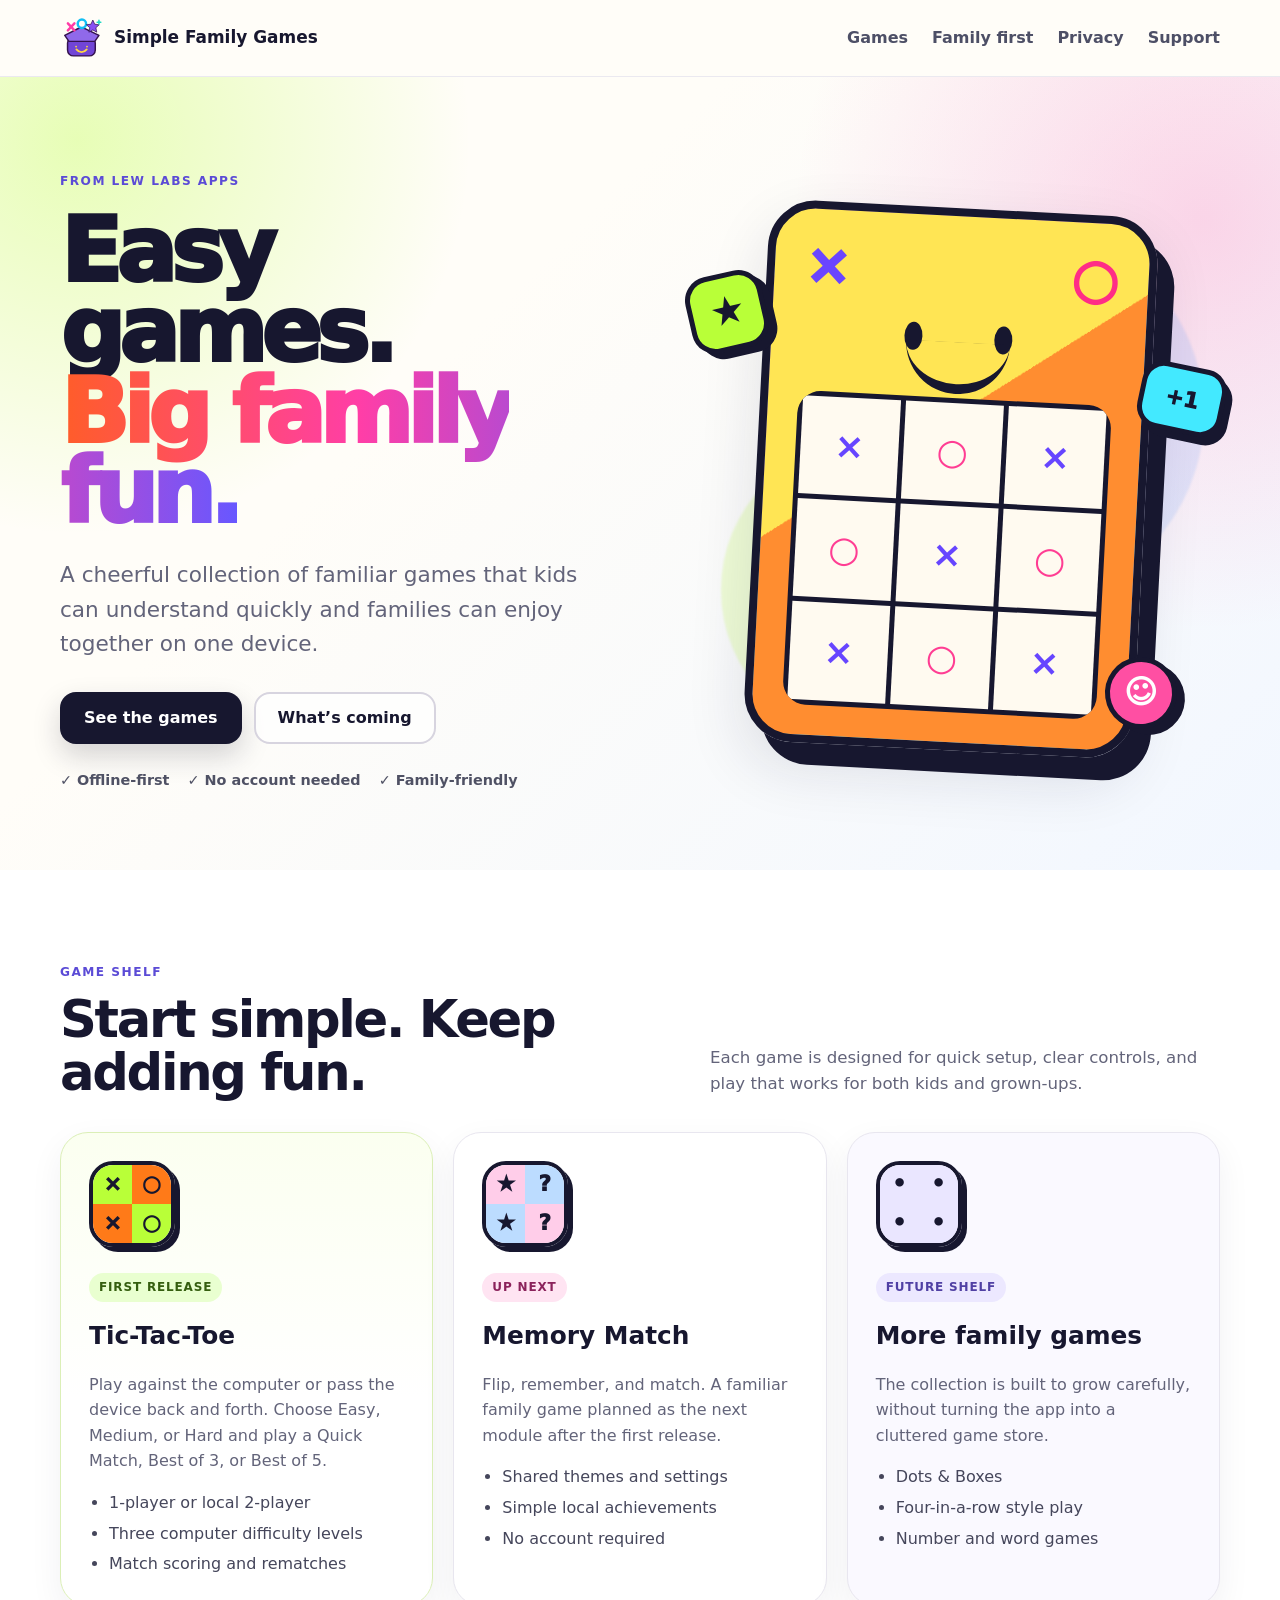
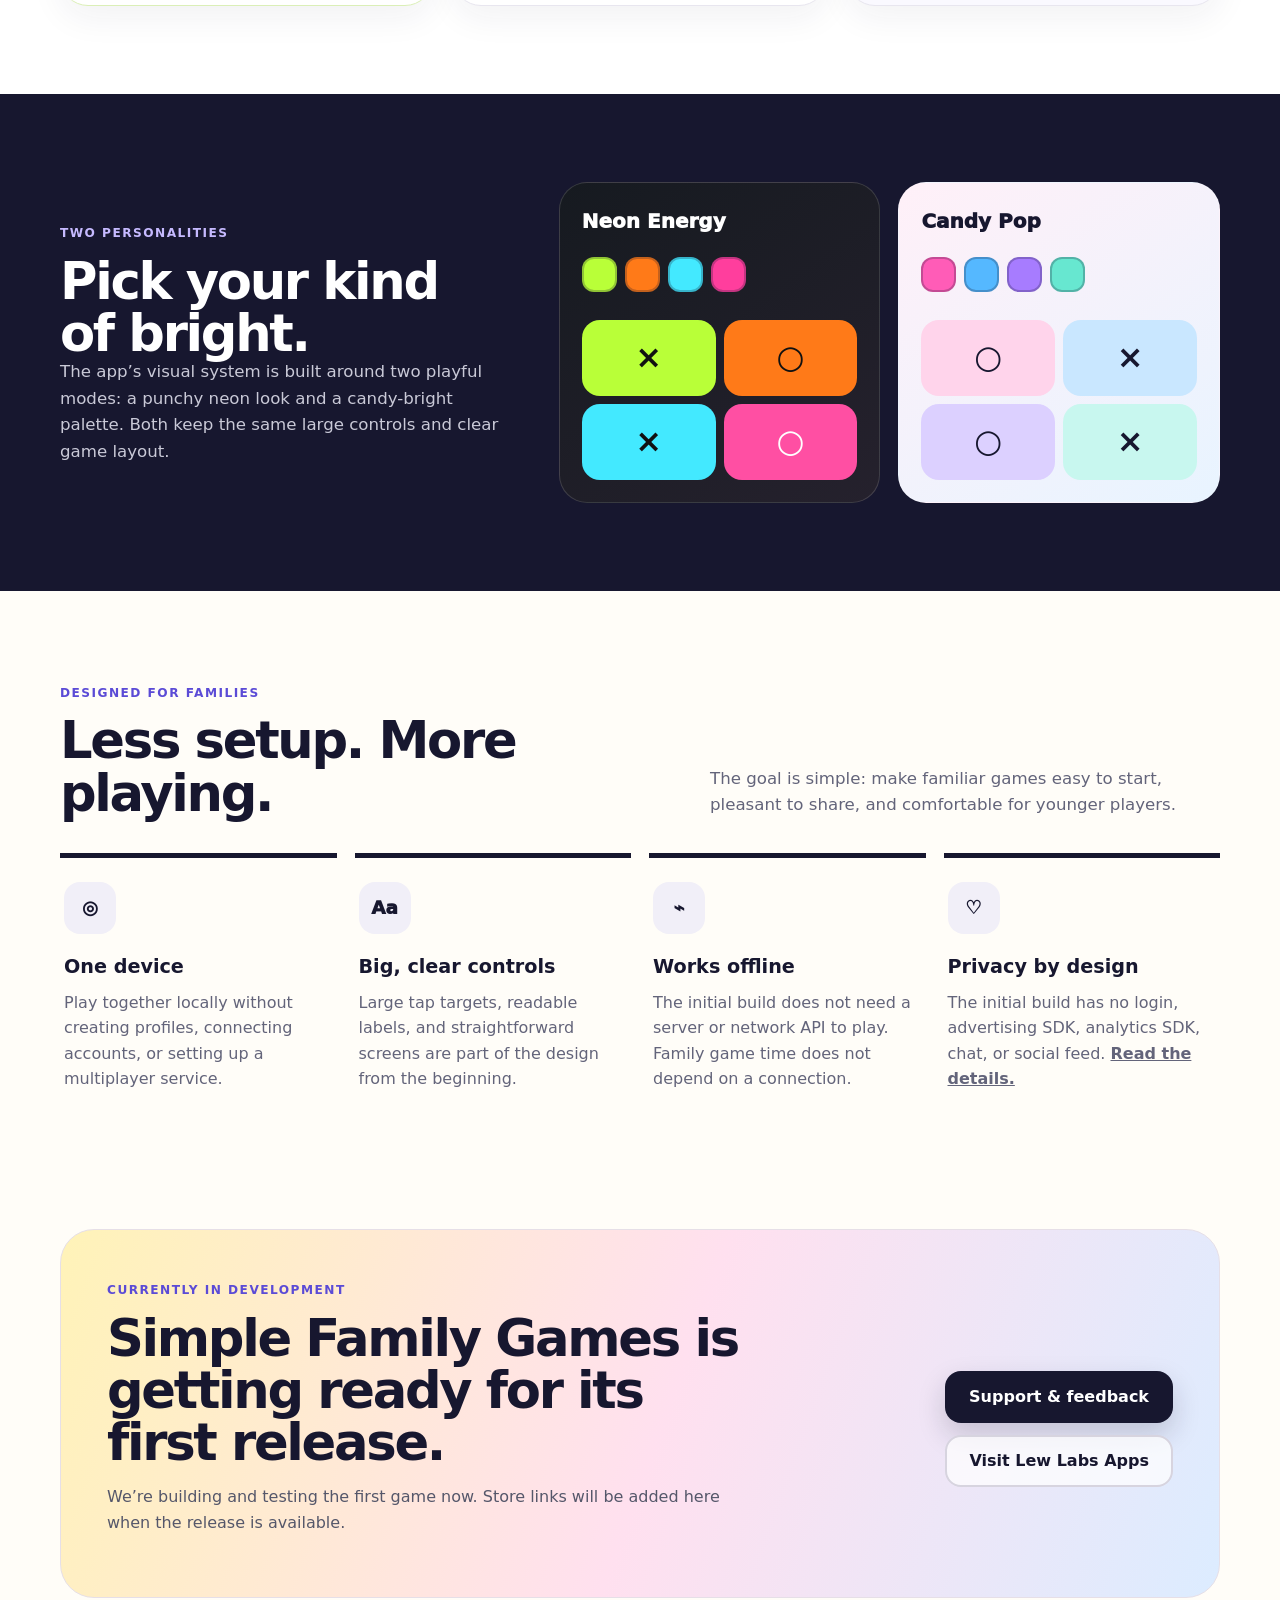
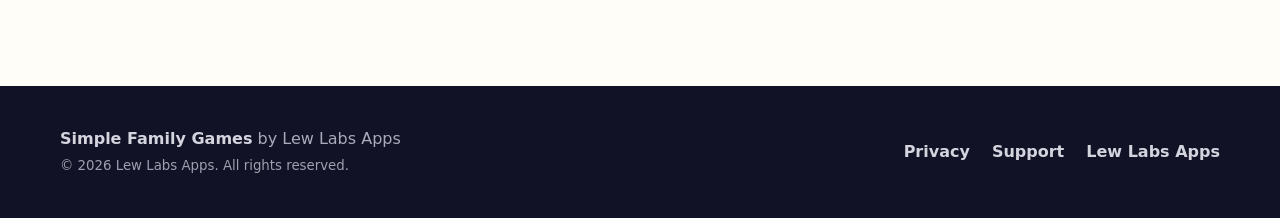
==== index.html @ 0b130ab6 "Add Simple Family Games homepage" ====
<!doctype html>
<html lang="en">
<head>
  <meta charset="utf-8">
  <meta name="viewport" content="width=device-width,initial-scale=1">
  <title>Simple Family Games — Easy games. Big family fun.</title>
  <meta name="description" content="Simple Family Games is a cheerful, family-first collection of familiar games made for kids and grown-ups to play together on one device.">
  <meta name="theme-color" content="#17172f">
  <meta property="og:title" content="Simple Family Games">
  <meta property="og:description" content="Easy games. Big family fun. Familiar games designed for kids and families to enjoy together.">
  <meta property="og:type" content="website">
  <meta property="og:url" content="https://simplefamilygames.com/">
  <link rel="canonical" href="https://simplefamilygames.com/">
  <link rel="icon" href="favicon.svg" type="image/svg+xml">
  <link rel="stylesheet" href="styles.css">
  <script type="application/ld+json">{"@context":"https://schema.org","@type":"SoftwareApplication","name":"Simple Family Games","applicationCategory":"GameApplication","operatingSystem":"Android","description":"A family-first collection of familiar games designed for kids and grown-ups to play together on one device.","url":"https://simplefamilygames.com/","publisher":{"@type":"Organization","name":"Lew Labs Apps","url":"https://lewlabsapps.com/"}}</script>
</head>
<body>
  <header class="site-header">
    <div class="container nav">
      <a class="brand" href="index.html" aria-label="Simple Family Games home">
        <img class="brand-logo" src="favicon.svg" alt="">
        <span>Simple Family Games</span>
      </a>
      <nav class="nav-links" aria-label="Main navigation">
        <a href="#games">Games</a>
        <a href="#family-first">Family first</a>
        <a href="privacy.html">Privacy</a>
        <a href="support.html">Support</a>
      </nav>
    </div>
  </header>

  <main>
    <section class="hero">
      <div class="container hero-grid">
        <div class="hero-copy">
          <span class="eyebrow">From Lew Labs Apps</span>
          <h1>Easy games.<br><span>Big family fun.</span></h1>
          <p class="lede">A cheerful collection of familiar games that kids can understand quickly and families can enjoy together on one device.</p>
          <div class="actions">
            <a class="btn btn-primary" href="#games">See the games</a>
            <a class="btn btn-secondary" href="#coming-soon">What’s coming</a>
          </div>
          <div class="trust-row" aria-label="Product highlights">
            <span>✓ Offline-first</span><span>✓ No account needed</span><span>✓ Family-friendly</span>
          </div>
        </div>

        <div class="hero-art" aria-label="Simple Family Games Happy Game Box artwork">
          <div class="burst burst-one"></div><div class="burst burst-two"></div>
          <div class="game-box">
            <div class="box-top"><span class="mini-x">×</span><span class="mini-o">○</span></div>
            <div class="happy-face"><span></span><span></span><i></i></div>
            <div class="game-grid" aria-hidden="true">
              <b>×</b><b>○</b><b>×</b><b>○</b><b>×</b><b>○</b><b>×</b><b>○</b><b>×</b>
            </div>
          </div>
          <div class="float-chip chip-a">★</div><div class="float-chip chip-b">+1</div><div class="float-chip chip-c">☺</div>
        </div>
      </div>
    </section>

    <section class="section games-section" id="games">
      <div class="container">
        <div class="section-heading"><div><span class="eyebrow">Game shelf</span><h2>Start simple. Keep adding fun.</h2></div><p>Each game is designed for quick setup, clear controls, and play that works for both kids and grown-ups.</p></div>
        <div class="game-cards">
          <article class="game-card featured-card">
            <div class="game-card-icon ttt-icon"><span>×</span><span>○</span><span>×</span><span>○</span></div>
            <div class="status">First release</div>
            <h3>Tic-Tac-Toe</h3>
            <p>Play against the computer or pass the device back and forth. Choose Easy, Medium, or Hard and play a Quick Match, Best of 3, or Best of 5.</p>
            <ul><li>1-player or local 2-player</li><li>Three computer difficulty levels</li><li>Match scoring and rematches</li></ul>
          </article>
          <article class="game-card">
            <div class="game-card-icon memory-icon"><span>★</span><span>?</span><span>★</span><span>?</span></div>
            <div class="status status-next">Up next</div>
            <h3>Memory Match</h3>
            <p>Flip, remember, and match. A familiar family game planned as the next module after the first release.</p>
            <ul><li>Shared themes and settings</li><li>Simple local achievements</li><li>No account required</li></ul>
          </article>
          <article class="game-card future-card" id="coming-soon">
            <div class="game-card-icon future-icon"><span>•</span><span>•</span><span>•</span><span>•</span></div>
            <div class="status status-future">Future shelf</div>
            <h3>More family games</h3>
            <p>The collection is built to grow carefully, without turning the app into a cluttered game store.</p>
            <ul><li>Dots &amp; Boxes</li><li>Four-in-a-row style play</li><li>Number and word games</li></ul>
          </article>
        </div>
      </div>
    </section>

    <section class="section theme-section">
      <div class="container theme-grid">
        <div><span class="eyebrow">Two personalities</span><h2>Pick your kind of bright.</h2><p class="section-copy">The app’s visual system is built around two playful modes: a punchy neon look and a candy-bright palette. Both keep the same large controls and clear game layout.</p></div>
        <div class="theme-previews">
          <div class="theme-preview neon"><div class="theme-title">Neon Energy</div><div class="swatches"><i></i><i></i><i></i><i></i></div><div class="theme-board"><b>×</b><b>○</b><b>×</b><b>○</b></div></div>
          <div class="theme-preview candy"><div class="theme-title">Candy Pop</div><div class="swatches"><i></i><i></i><i></i><i></i></div><div class="theme-board"><b>○</b><b>×</b><b>○</b><b>×</b></div></div>
        </div>
      </div>
    </section>

    <section class="section" id="family-first">
      <div class="container">
        <div class="section-heading"><div><span class="eyebrow">Designed for families</span><h2>Less setup. More playing.</h2></div><p>The goal is simple: make familiar games easy to start, pleasant to share, and comfortable for younger players.</p></div>
        <div class="feature-grid">
          <article class="feature"><div class="feature-icon">◎</div><h3>One device</h3><p>Play together locally without creating profiles, connecting accounts, or setting up a multiplayer service.</p></article>
          <article class="feature"><div class="feature-icon">Aa</div><h3>Big, clear controls</h3><p>Large tap targets, readable labels, and straightforward screens are part of the design from the beginning.</p></article>
          <article class="feature"><div class="feature-icon">⌁</div><h3>Works offline</h3><p>The initial build does not need a server or network API to play. Family game time does not depend on a connection.</p></article>
          <article class="feature"><div class="feature-icon">♡</div><h3>Privacy by design</h3><p>The initial build has no login, advertising SDK, analytics SDK, chat, or social feed. <a href="privacy.html">Read the details.</a></p></article>
        </div>
      </div>
    </section>

    <section class="section cta-section">
      <div class="container cta-card">
        <div><span class="eyebrow">Currently in development</span><h2>Simple Family Games is getting ready for its first release.</h2><p>We’re building and testing the first game now. Store links will be added here when the release is available.</p></div>
        <div class="actions"><a class="btn btn-primary" href="support.html">Support &amp; feedback</a><a class="btn btn-secondary" href="https://lewlabsapps.com/">Visit Lew Labs Apps</a></div>
      </div>
    </section>
  </main>

  <footer class="footer">
    <div class="container footer-row">
      <div><strong>Simple Family Games</strong><span> by Lew Labs Apps</span><br><small>© 2026 Lew Labs Apps. All rights reserved.</small></div>
      <div class="footer-links"><a href="privacy.html">Privacy</a><a href="support.html">Support</a><a href="https://lewlabsapps.com/">Lew Labs Apps</a></div>
    </div>
  </footer>
</body>
</html>
---- styles.css ----
:root{
  --ink:#17172f;--muted:#63647a;--paper:#fffdf8;--panel:#ffffff;--line:#e8e6ef;
  --lime:#b9ff38;--orange:#ff7a18;--pink:#ff4fa3;--blue:#3d8dff;--purple:#7a5cff;--cyan:#43e9ff;
  --shadow:0 24px 60px rgba(28,25,58,.12);--radius:30px;--max:1160px;
}
*{box-sizing:border-box}html{scroll-behavior:smooth}body{margin:0;font-family:Inter,ui-rounded,"SF Pro Rounded",system-ui,-apple-system,BlinkMacSystemFont,"Segoe UI",sans-serif;color:var(--ink);background:var(--paper);line-height:1.6}a{color:inherit}img{max-width:100%}.container{width:min(calc(100% - 36px),var(--max));margin-inline:auto}.site-header{position:sticky;top:0;z-index:20;background:rgba(255,253,248,.9);backdrop-filter:blur(16px);border-bottom:1px solid rgba(232,230,239,.85)}.nav{min-height:76px;display:flex;align-items:center;justify-content:space-between;gap:28px}.brand{display:flex;align-items:center;gap:12px;text-decoration:none;font-weight:900;font-size:1.06rem}.brand-logo{width:42px;height:42px}.nav-links{display:flex;align-items:center;gap:24px}.nav-links a{text-decoration:none;font-weight:750;color:#4d4f66}.nav-links a:hover{color:var(--ink)}
.hero{overflow:hidden;padding:90px 0 78px;background:radial-gradient(circle at 6% 8%,rgba(185,255,56,.34),transparent 28%),radial-gradient(circle at 94% 18%,rgba(255,79,163,.22),transparent 30%),linear-gradient(135deg,#fffdf8 35%,#f2f7ff 100%)}.hero-grid{display:grid;grid-template-columns:1.02fr .98fr;align-items:center;gap:64px}.eyebrow{display:inline-flex;align-items:center;gap:8px;text-transform:uppercase;letter-spacing:.12em;font-size:.76rem;font-weight:900;color:#5b4bd6}.hero h1{font-size:clamp(3.15rem,7vw,6.7rem);line-height:.9;letter-spacing:-.065em;margin:18px 0 25px;font-weight:950}.hero h1 span{background:linear-gradient(90deg,#ff5d28,#ff3ea7 48%,#6857ff);-webkit-background-clip:text;background-clip:text;color:transparent}.lede{font-size:clamp(1.1rem,2vw,1.35rem);color:var(--muted);max-width:630px;margin:0}.actions{display:flex;gap:12px;flex-wrap:wrap;margin-top:30px}.btn{display:inline-flex;align-items:center;justify-content:center;min-height:52px;padding:0 22px;border-radius:16px;font-weight:900;text-decoration:none;border:2px solid transparent;transition:.18s transform,.18s box-shadow}.btn:hover{transform:translateY(-2px)}.btn-primary{background:var(--ink);color:#fff;box-shadow:0 12px 28px rgba(23,23,47,.18)}.btn-secondary{border-color:#d7d4df;background:rgba(255,255,255,.74)}.trust-row{margin-top:25px;display:flex;flex-wrap:wrap;gap:10px 18px;color:#4f5164;font-size:.9rem;font-weight:800}
.hero-art{min-height:500px;position:relative;display:grid;place-items:center}.game-box{position:relative;z-index:2;width:min(390px,78vw);aspect-ratio:.9;border:8px solid var(--ink);border-radius:48px;background:linear-gradient(145deg,#ffe554 0 42%,#ff8d30 42% 100%);box-shadow:18px 22px 0 var(--ink),var(--shadow);transform:rotate(3deg);padding:30px}.box-top{display:flex;justify-content:space-between;font-size:3.4rem;font-weight:950;line-height:1}.mini-x{color:#6a45ff}.mini-o{color:#ff2d86}.happy-face{height:98px;position:relative;display:flex;justify-content:center;gap:72px;align-items:flex-start;padding-top:24px}.happy-face span{width:18px;height:28px;border-radius:50%;background:var(--ink)}.happy-face i{position:absolute;width:104px;height:52px;border-bottom:10px solid var(--ink);border-radius:0 0 80px 80px;bottom:4px}.game-grid{display:grid;grid-template-columns:repeat(3,1fr);background:var(--ink);gap:5px;padding:5px;border-radius:23px;overflow:hidden}.game-grid b{display:grid;place-items:center;aspect-ratio:1;background:#fffaf0;font-size:2.25rem;line-height:1}.game-grid b:nth-child(odd){color:#6645ff}.game-grid b:nth-child(even){color:#ff3d93}.float-chip{position:absolute;z-index:3;display:grid;place-items:center;border:5px solid var(--ink);font-weight:950;box-shadow:7px 7px 0 var(--ink)}.chip-a{width:78px;height:78px;border-radius:24px;background:var(--lime);font-size:2.1rem;left:1%;top:12%;transform:rotate(-13deg)}.chip-b{width:86px;height:68px;border-radius:22px;background:var(--cyan);font-size:1.35rem;right:-1%;top:29%;transform:rotate(12deg)}.chip-c{width:72px;height:72px;border-radius:50%;background:var(--pink);color:#fff;font-size:2rem;right:8%;bottom:4%;transform:rotate(-8deg)}.burst{position:absolute;border-radius:50%;filter:blur(1px)}.burst-one{width:380px;height:380px;background:rgba(61,141,255,.13);right:3%;top:3%}.burst-two{width:300px;height:300px;background:rgba(185,255,56,.19);left:7%;bottom:2%}
.section{padding:88px 0}.section-heading{display:flex;align-items:end;justify-content:space-between;gap:40px;margin-bottom:34px}.section-heading h2,.theme-grid h2,.cta-card h2{font-size:clamp(2.1rem,4vw,3.7rem);line-height:1.02;letter-spacing:-.045em;margin:10px 0 0}.section-heading>p,.section-copy{color:var(--muted);max-width:510px;margin:0;font-size:1.04rem}.games-section{background:#fff}.game-cards{display:grid;grid-template-columns:repeat(3,1fr);gap:20px}.game-card{position:relative;background:#fff;border:1px solid var(--line);border-radius:28px;padding:28px;box-shadow:0 12px 34px rgba(34,32,62,.06)}.featured-card{background:linear-gradient(180deg,#fbfff0,#fff 56%);border-color:#dbefb7}.future-card{background:#faf9ff}.game-card-icon{width:86px;height:86px;border-radius:24px;display:grid;grid-template-columns:repeat(2,1fr);overflow:hidden;border:4px solid var(--ink);box-shadow:5px 5px 0 var(--ink);margin-bottom:26px}.game-card-icon span{display:grid;place-items:center;font-weight:950;font-size:1.35rem}.ttt-icon span:nth-child(1),.ttt-icon span:nth-child(4){background:var(--lime)}.ttt-icon span:nth-child(2),.ttt-icon span:nth-child(3){background:var(--orange)}.memory-icon span:nth-child(1),.memory-icon span:nth-child(4){background:#ffcde9}.memory-icon span:nth-child(2),.memory-icon span:nth-child(3){background:#bcdcff}.future-icon span{background:#eae6ff}.status{display:inline-block;background:#e9ffd0;color:#355f0f;padding:5px 10px;border-radius:999px;font-size:.75rem;font-weight:900;text-transform:uppercase;letter-spacing:.07em}.status-next{background:#ffe4f2;color:#8b225b}.status-future{background:#ece8ff;color:#5040a4}.game-card h3{font-size:1.55rem;margin:14px 0 8px}.game-card p{color:var(--muted)}.game-card ul{padding-left:20px;margin-bottom:0;color:#45465b}.game-card li+li{margin-top:5px}
.theme-section{background:var(--ink);color:#fff}.theme-grid{display:grid;grid-template-columns:.8fr 1.2fr;gap:58px;align-items:center}.theme-section .eyebrow{color:#c6baff}.theme-section .section-copy{color:#c9c9d7}.theme-previews{display:grid;grid-template-columns:1fr 1fr;gap:18px}.theme-preview{border-radius:28px;padding:22px;border:1px solid rgba(255,255,255,.14);min-height:300px}.theme-title{font-size:1.25rem;font-weight:950;margin-bottom:20px}.neon{background:linear-gradient(145deg,#161a20,#25212d)}.candy{background:linear-gradient(145deg,#fff0f8,#e8f4ff);color:var(--ink)}.swatches{display:flex;gap:8px}.swatches i{width:35px;height:35px;border-radius:12px;border:2px solid rgba(23,23,47,.25)}.neon .swatches i:nth-child(1){background:#b9ff38}.neon .swatches i:nth-child(2){background:#ff7a18}.neon .swatches i:nth-child(3){background:#43e9ff}.neon .swatches i:nth-child(4){background:#ff3e9d}.candy .swatches i:nth-child(1){background:#ff5cb7}.candy .swatches i:nth-child(2){background:#55b8ff}.candy .swatches i:nth-child(3){background:#a77cff}.candy .swatches i:nth-child(4){background:#67e7d0}.theme-board{margin-top:28px;display:grid;grid-template-columns:repeat(2,1fr);gap:8px}.theme-board b{display:grid;place-items:center;height:76px;border-radius:18px;font-size:2rem}.neon .theme-board b:nth-child(1){background:var(--lime);color:#111}.neon .theme-board b:nth-child(2){background:var(--orange);color:#111}.neon .theme-board b:nth-child(3){background:var(--cyan);color:#111}.neon .theme-board b:nth-child(4){background:var(--pink)}.candy .theme-board b:nth-child(1){background:#ffd4eb}.candy .theme-board b:nth-child(2){background:#c9e7ff}.candy .theme-board b:nth-child(3){background:#dcd0ff}.candy .theme-board b:nth-child(4){background:#c8f7ef}
.feature-grid{display:grid;grid-template-columns:repeat(4,1fr);gap:18px}.feature{border-top:5px solid var(--ink);padding:24px 4px}.feature-icon{width:52px;height:52px;border-radius:16px;background:#f1eff8;display:grid;place-items:center;font-weight:950;font-size:1.15rem}.feature h3{font-size:1.2rem;margin:18px 0 7px}.feature p{color:var(--muted);margin:0}.feature a{font-weight:800}.cta-section{padding-top:25px}.cta-card{border-radius:34px;padding:46px;background:linear-gradient(110deg,#fff3b8,#ffe0ef 52%,#dcecff);display:grid;grid-template-columns:1.25fr .75fr;align-items:center;gap:30px;border:1px solid #e6dfe7}.cta-card p{color:#55576a;max-width:680px}.cta-card .actions{justify-content:flex-end}.footer{padding:40px 0;background:#111225;color:#d4d4df}.footer-row{display:flex;justify-content:space-between;gap:30px;align-items:center}.footer small{color:#9fa0af}.footer-links{display:flex;gap:22px;flex-wrap:wrap}.footer a{text-decoration:none;font-weight:800}.footer span{color:#aaaabb}
.legal-hero{padding:70px 0 40px;background:linear-gradient(135deg,#fff8dc,#f4efff)}.legal-hero h1{font-size:clamp(2.5rem,6vw,5rem);letter-spacing:-.055em;line-height:.95;margin:12px 0 14px}.legal-hero p{color:var(--muted);max-width:720px}.legal-content{padding:55px 0 90px}.legal-card{max-width:860px;background:#fff;border:1px solid var(--line);border-radius:28px;padding:36px;box-shadow:0 15px 40px rgba(28,25,58,.06)}.legal-card h2{margin-top:34px;line-height:1.15}.legal-card h2:first-child{margin-top:0}.legal-card p,.legal-card li{color:#54566a}.legal-card li+li{margin-top:6px}.contact-card{background:#f5f4fb;border-radius:20px;padding:22px;margin-top:26px}.contact-card a{font-weight:900}
@media(max-width:900px){.nav-links{display:none}.hero{padding-top:62px}.hero-grid,.theme-grid,.cta-card{grid-template-columns:1fr}.hero-grid{gap:30px}.hero-art{min-height:430px}.game-cards{grid-template-columns:1fr 1fr}.game-card:last-child{grid-column:1/-1}.feature-grid{grid-template-columns:1fr 1fr}.section-heading{align-items:start;flex-direction:column}.cta-card .actions{justify-content:flex-start}}
@media(max-width:620px){.container{width:min(calc(100% - 24px),var(--max))}.nav{min-height:68px}.brand-logo{width:38px;height:38px}.brand{font-size:.98rem}.hero{padding:50px 0 45px}.hero h1{font-size:3.55rem}.hero-art{min-height:370px}.game-box{width:270px;border-width:6px;border-radius:36px;padding:21px;box-shadow:12px 14px 0 var(--ink)}.box-top{font-size:2.5rem}.happy-face{height:74px;gap:52px;padding-top:17px}.happy-face span{width:14px;height:22px}.happy-face i{width:78px;height:39px;border-bottom-width:8px}.game-grid b{font-size:1.65rem}.chip-a{width:60px;height:60px}.chip-b{width:66px;height:54px}.chip-c{width:58px;height:58px}.section{padding:62px 0}.game-cards,.theme-previews,.feature-grid{grid-template-columns:1fr}.game-card:last-child{grid-column:auto}.cta-card{padding:30px 24px}.footer-row{align-items:flex-start;flex-direction:column}.legal-card{padding:26px 20px}.trust-row{gap:8px 12px}}
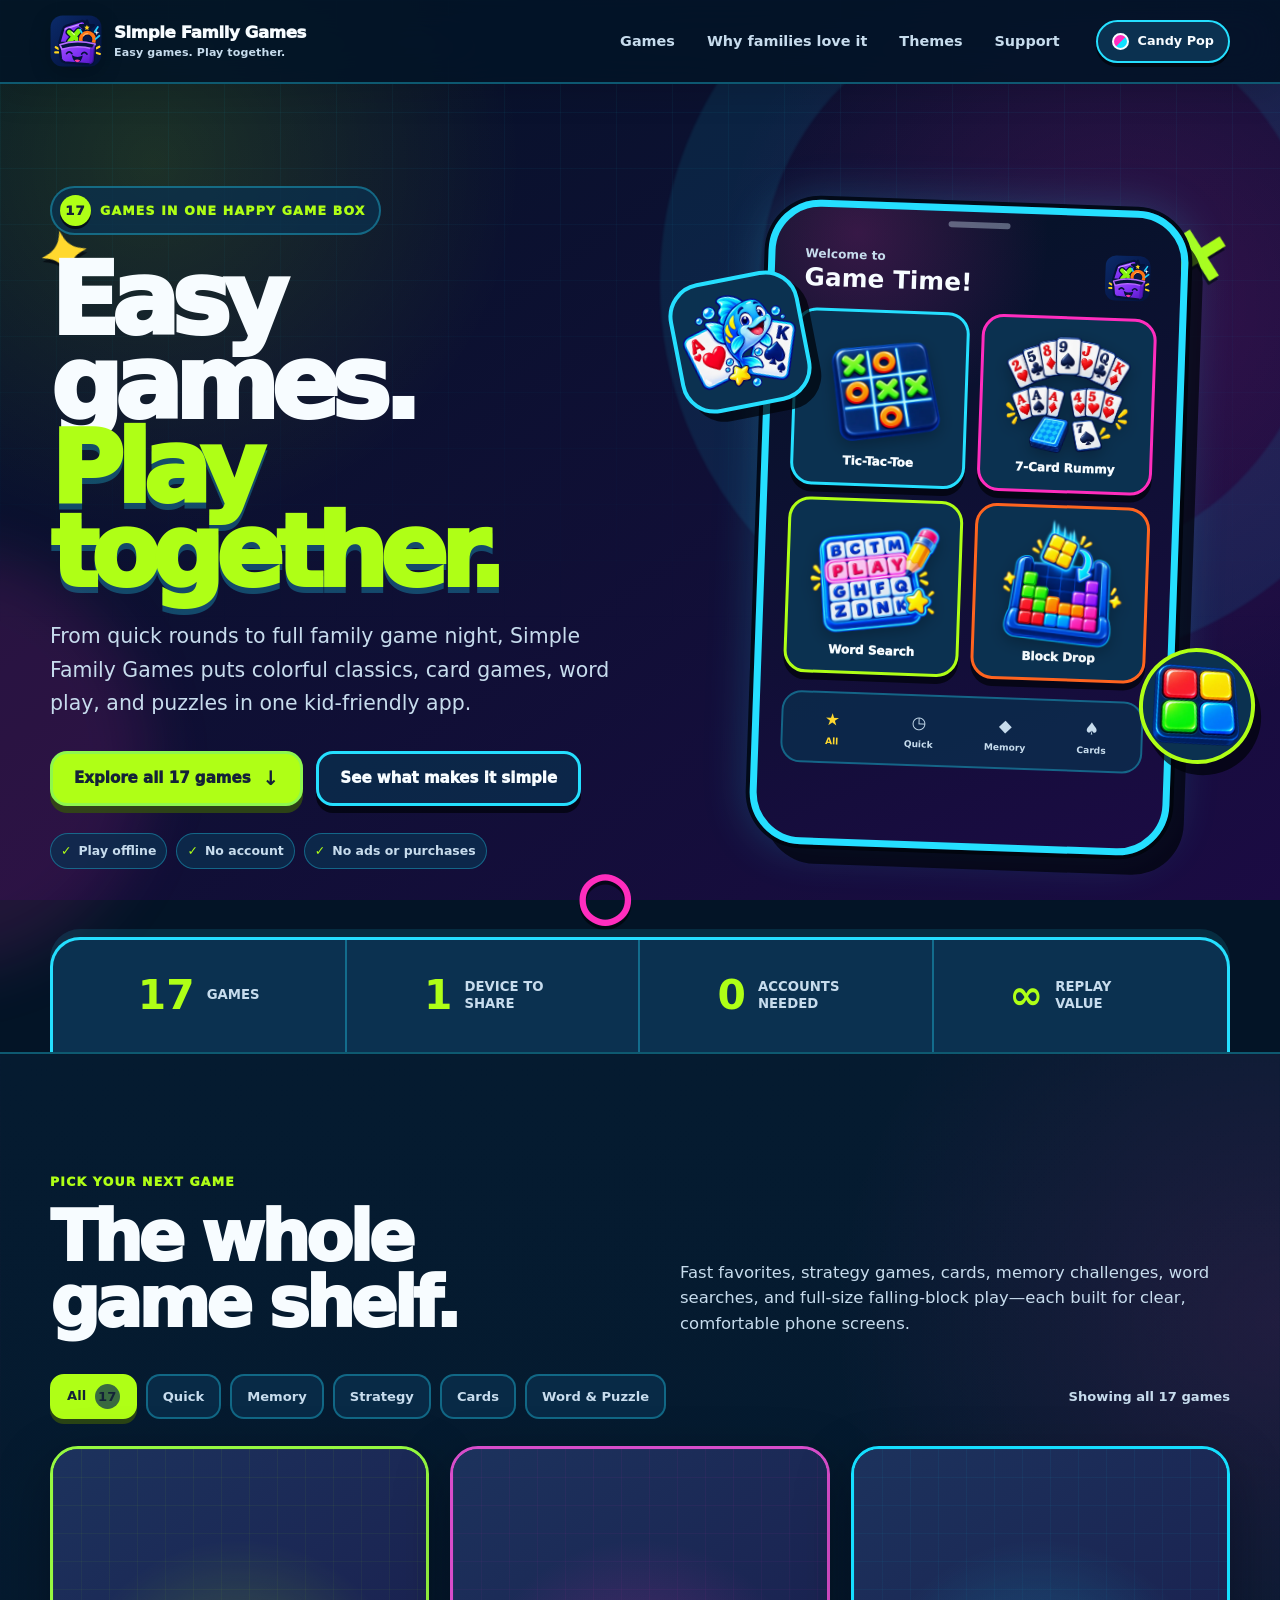
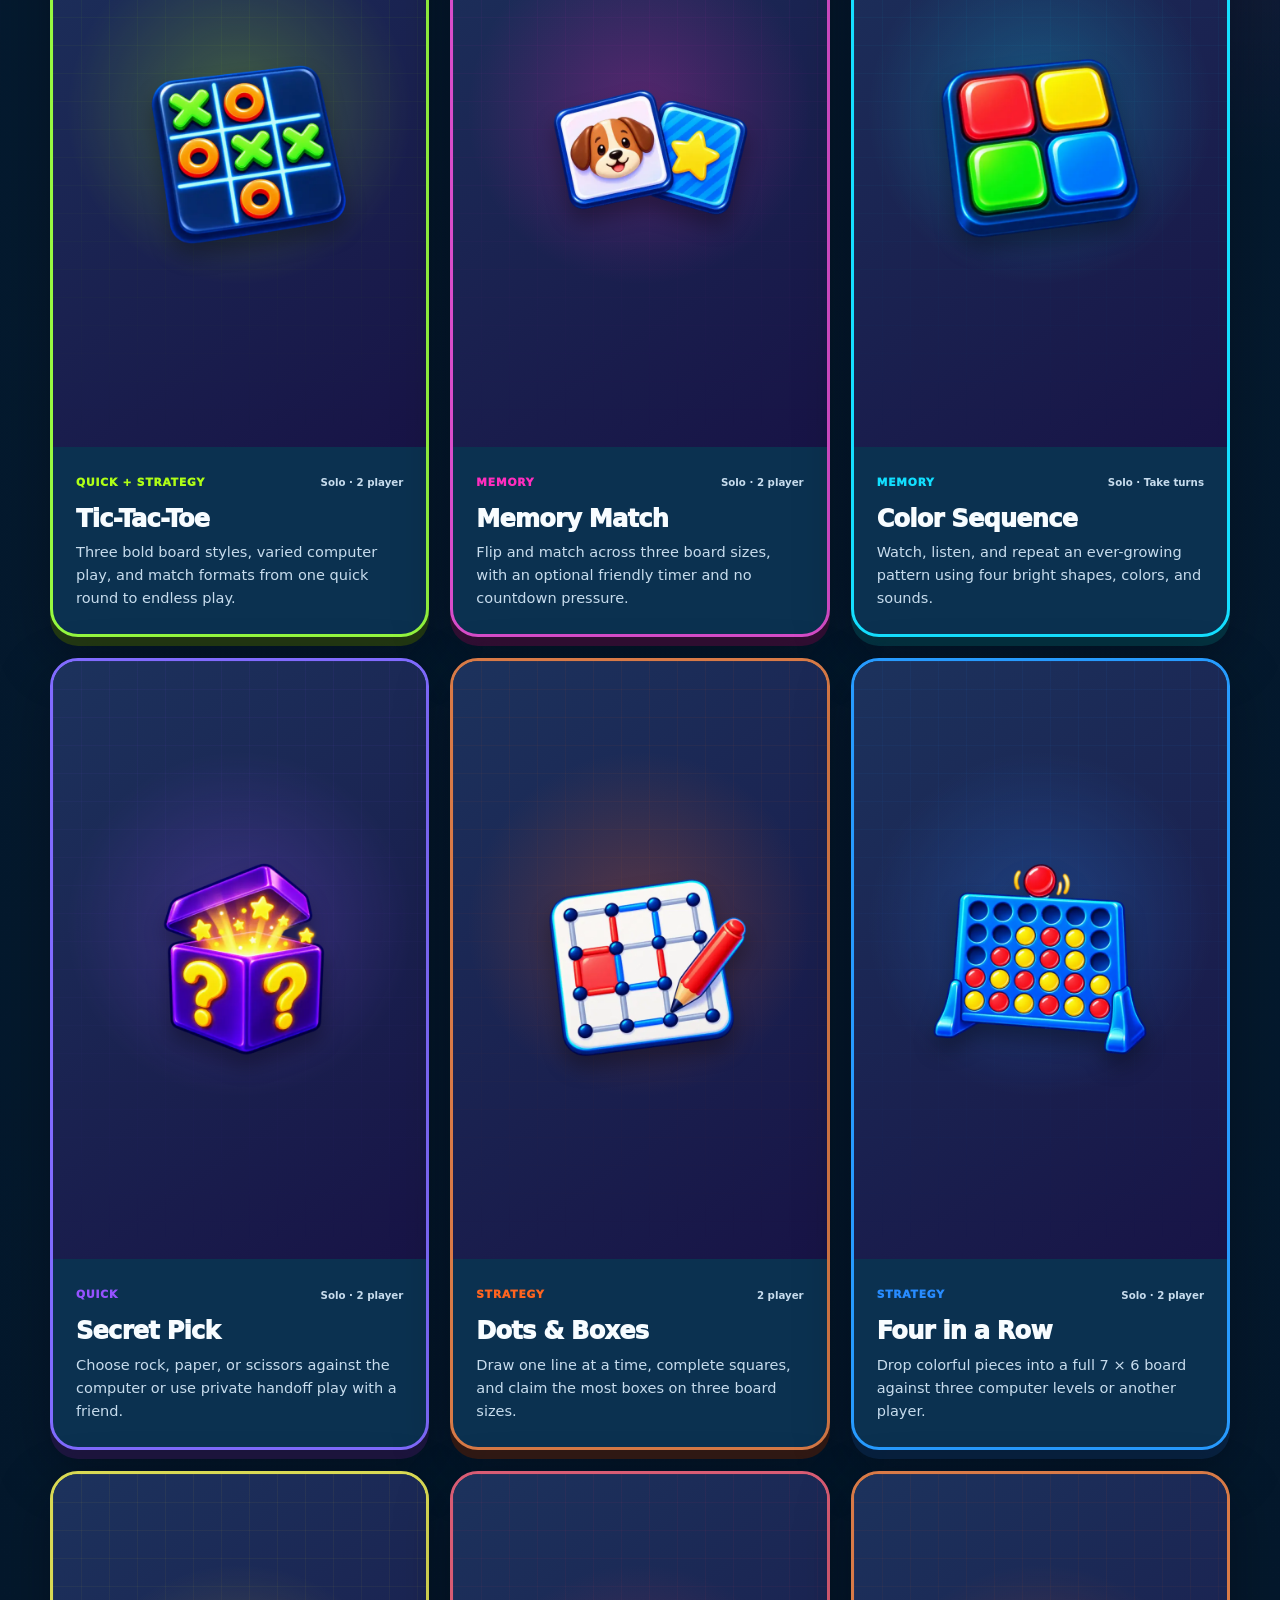
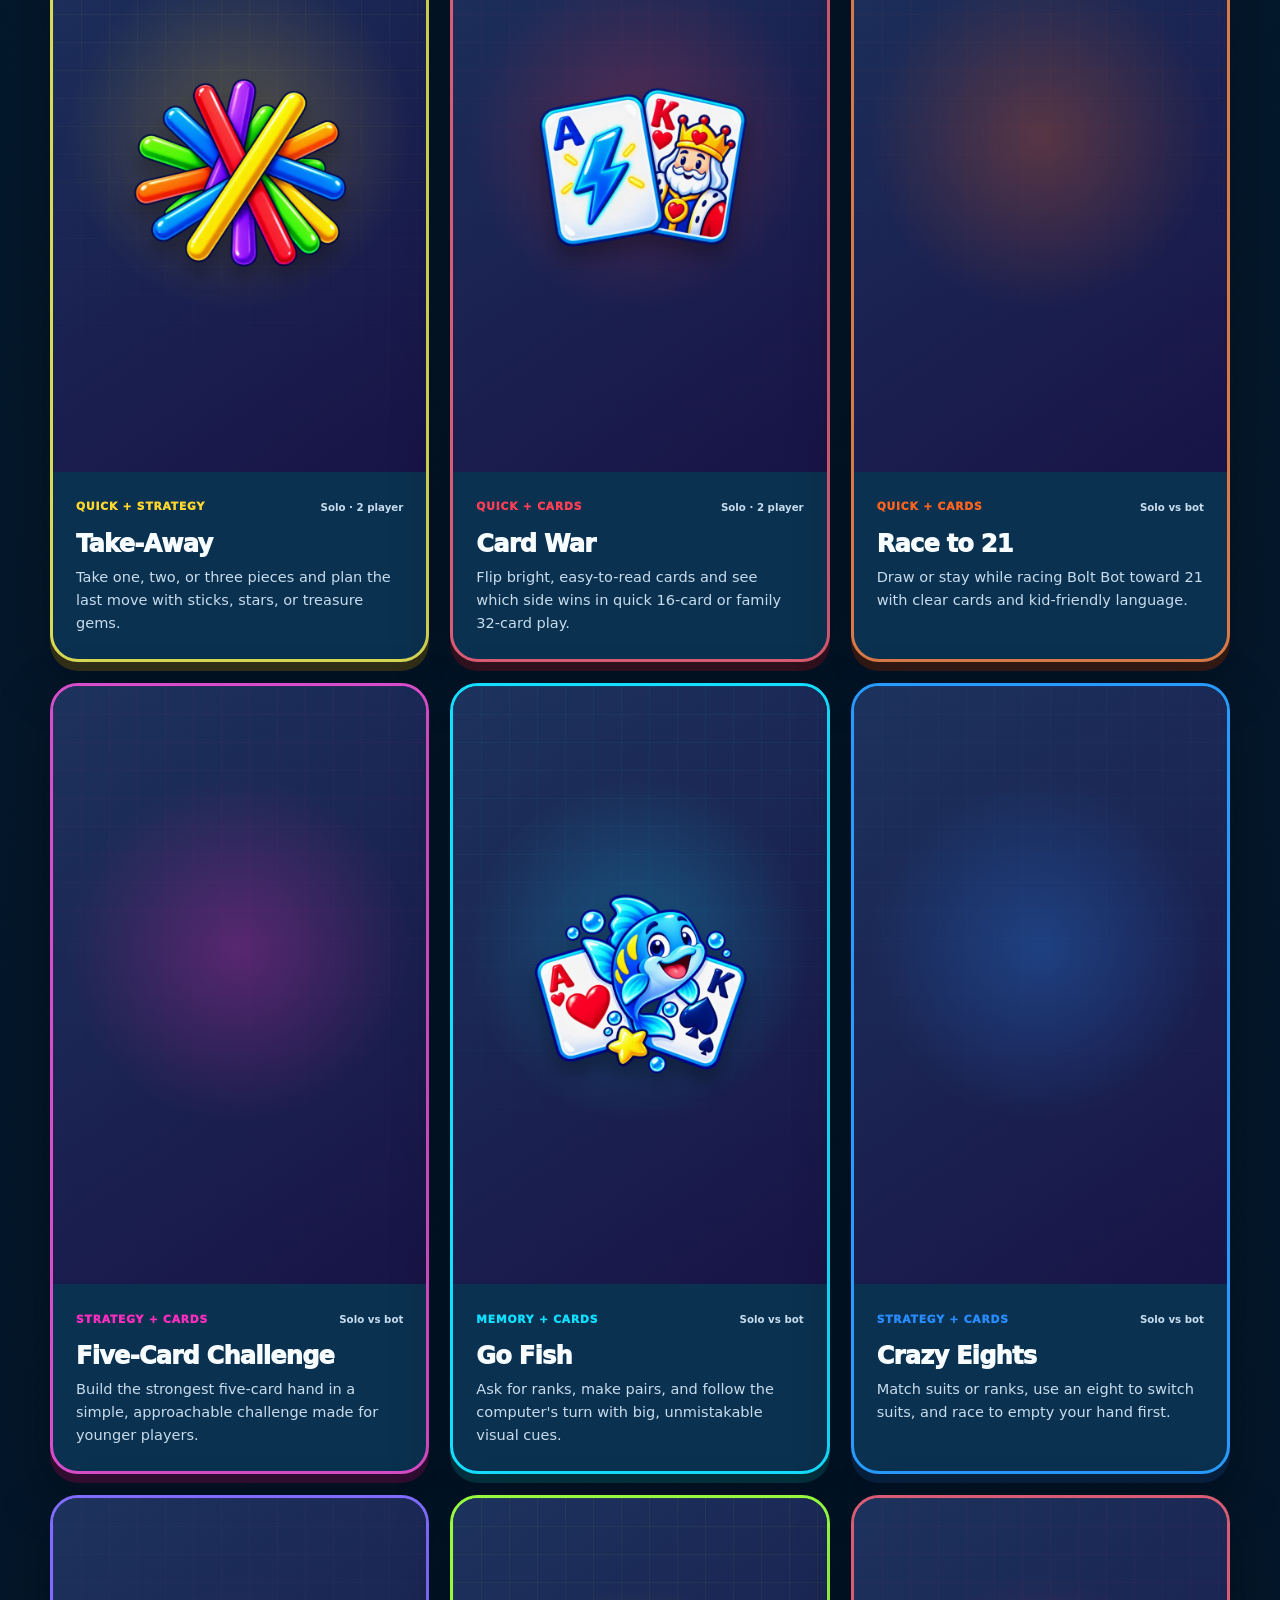
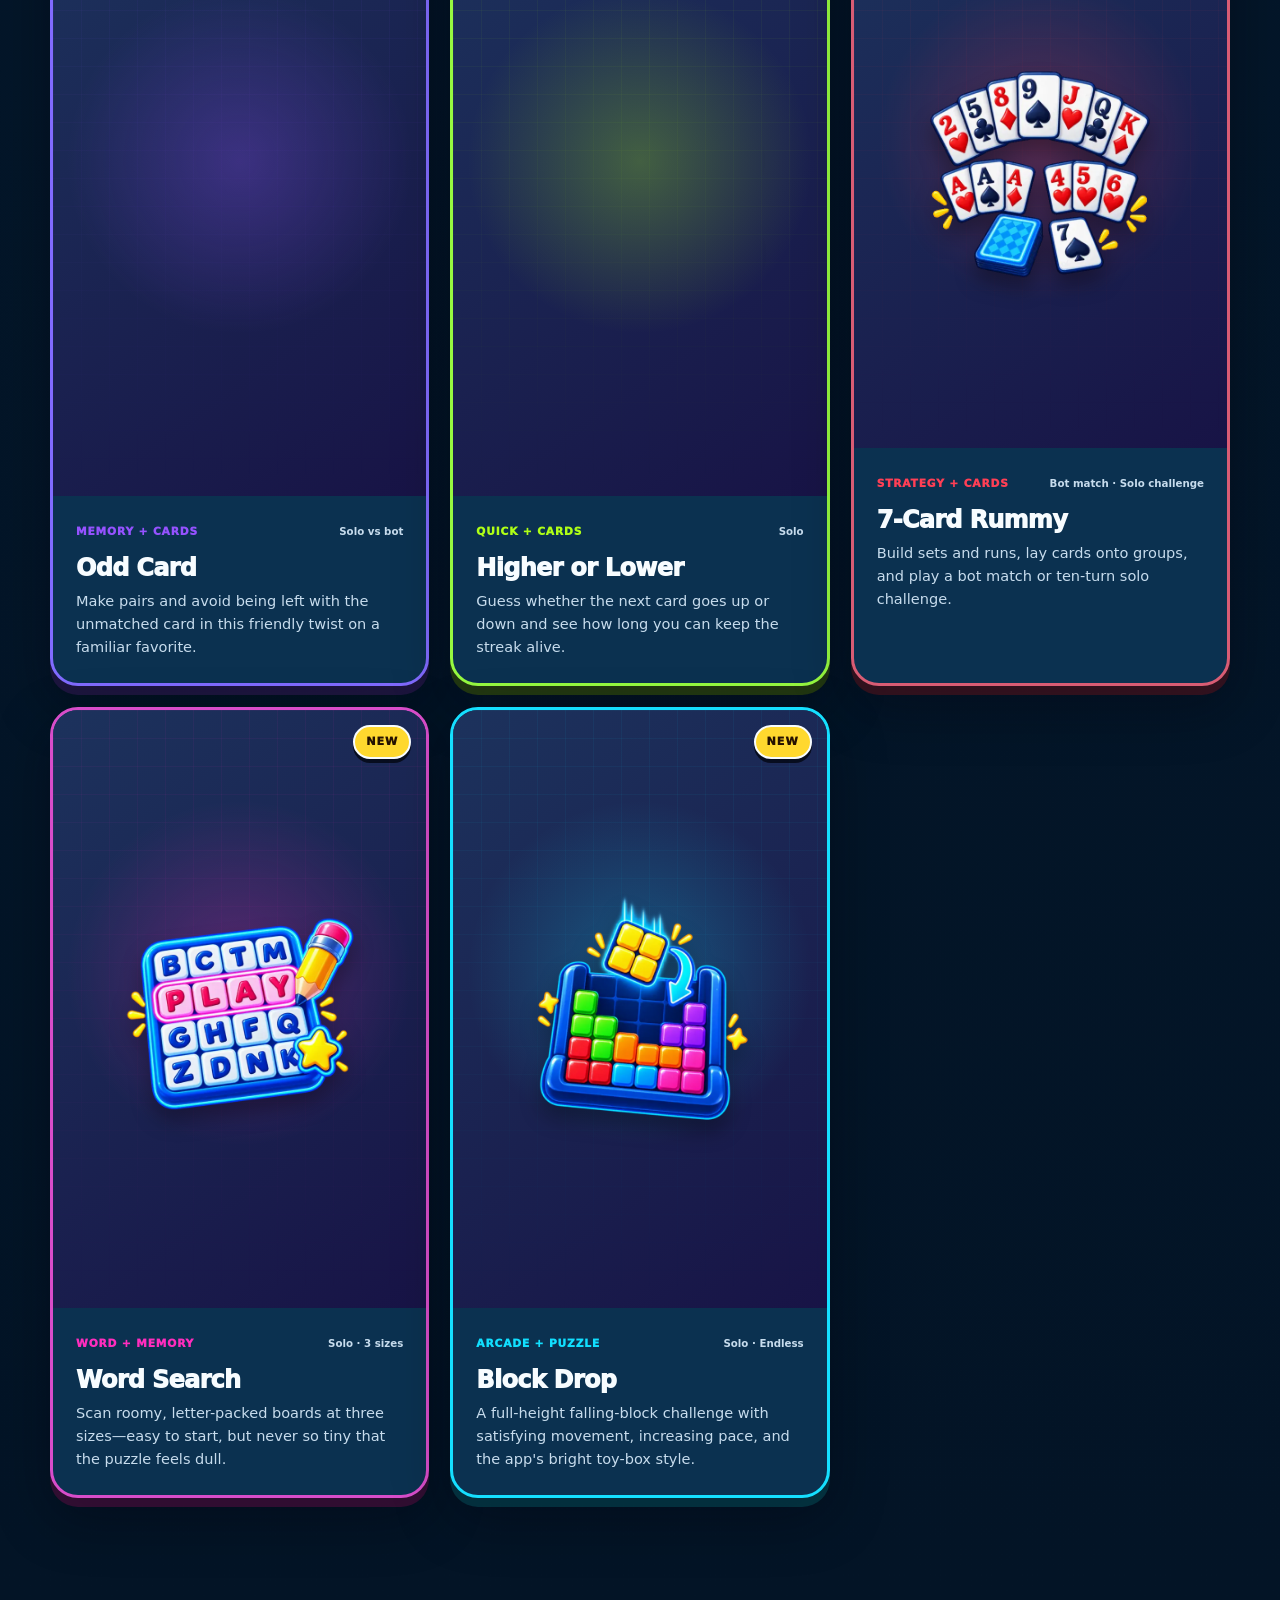
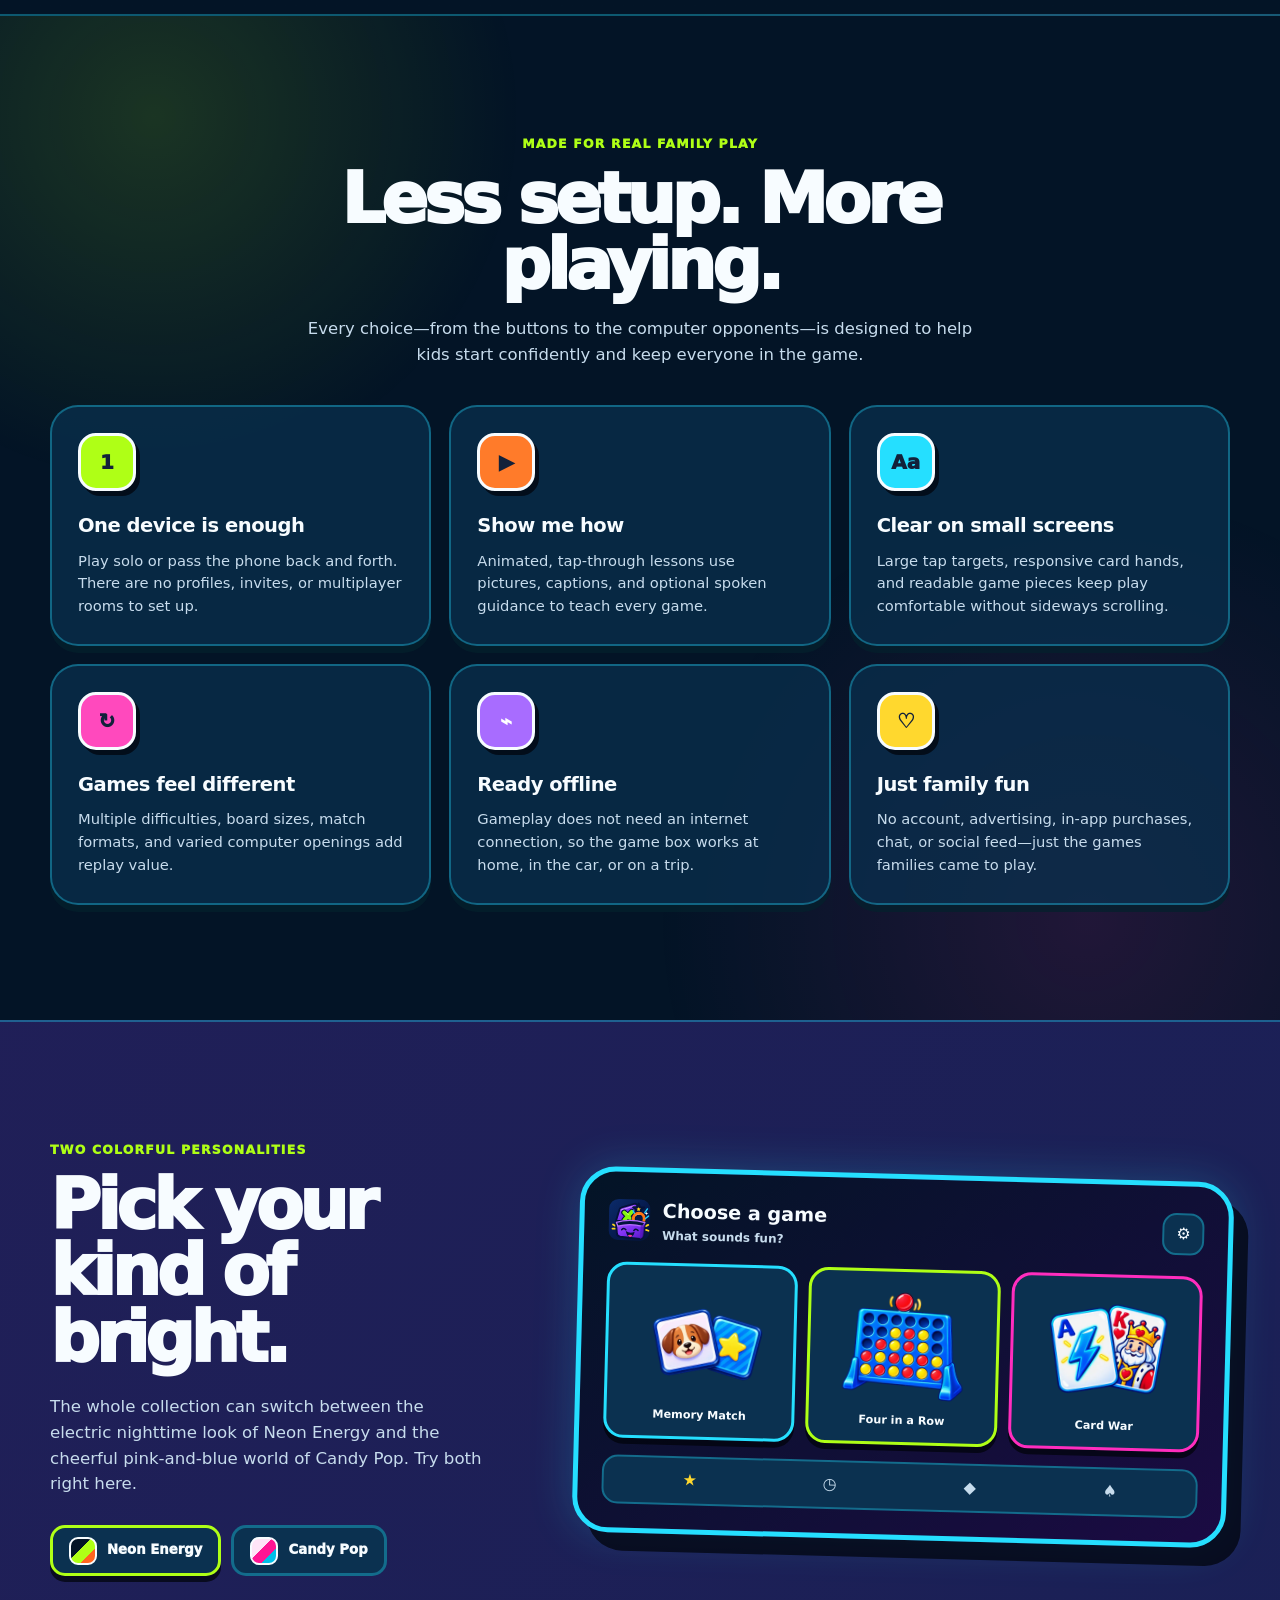
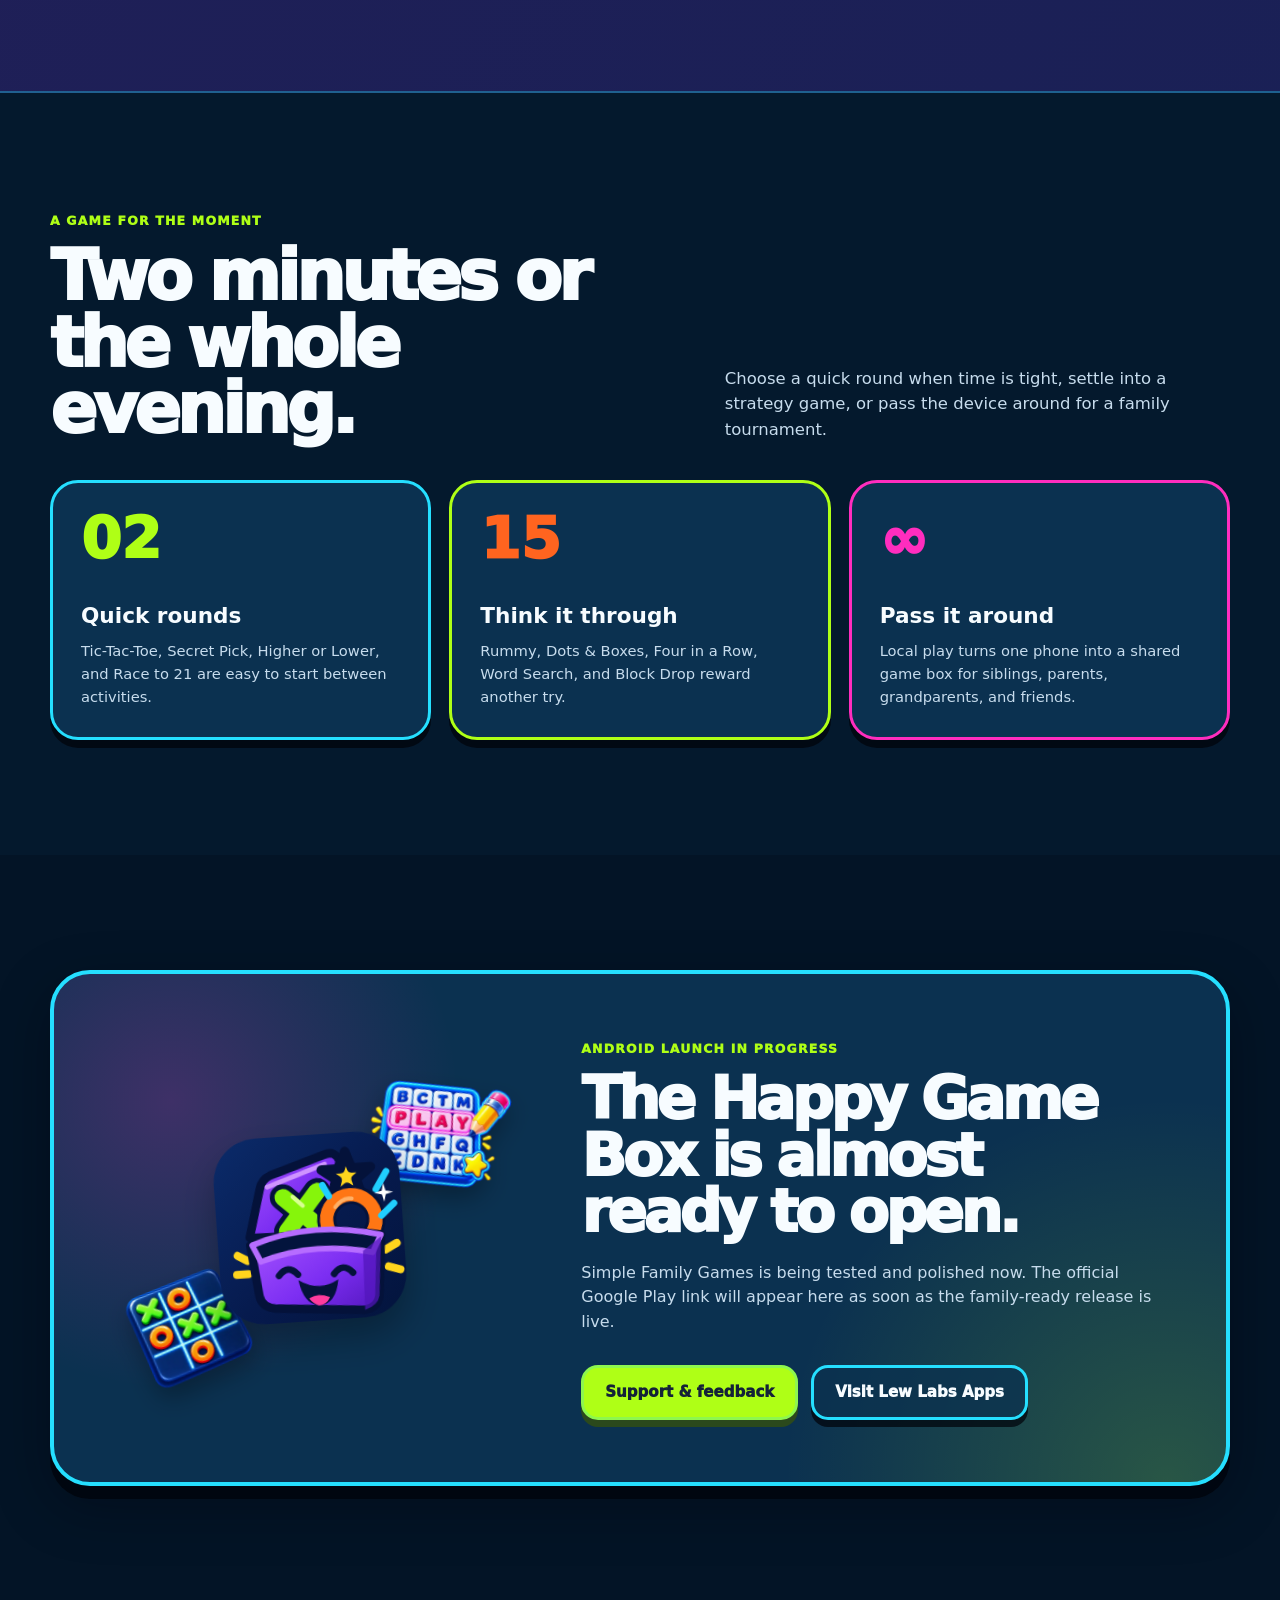
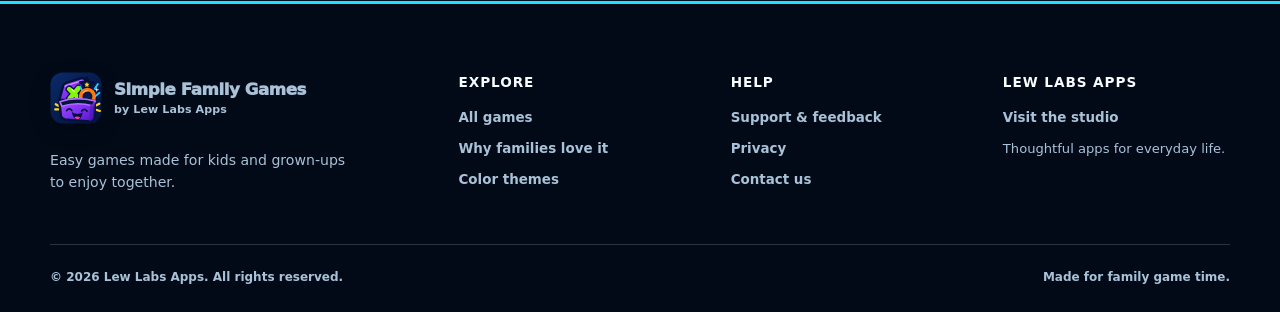
==== commit e3d36391: "Redesign site for full 17-game collection" ====
--- a/index.html
+++ b/index.html
@@ -3,128 +3,318 @@
 <head>
   <meta charset="utf-8">
   <meta name="viewport" content="width=device-width,initial-scale=1">
-  <title>Simple Family Games — Easy games. Big family fun.</title>
-  <meta name="description" content="Simple Family Games is a cheerful, family-first collection of familiar games made for kids and grown-ups to play together on one device.">
-  <meta name="theme-color" content="#17172f">
+  <title>Simple Family Games — Easy games. Play together.</title>
+  <meta name="description" content="Seventeen bright, easy-to-learn games for kids and grown-ups to enjoy together. Play solo or pass one Android device around—no account, ads, or internet required.">
+  <meta name="theme-color" content="#031426">
   <meta property="og:title" content="Simple Family Games">
-  <meta property="og:description" content="Easy games. Big family fun. Familiar games designed for kids and families to enjoy together.">
+  <meta property="og:description" content="Easy games. Play together. Seventeen family-friendly games in one Happy Game Box.">
   <meta property="og:type" content="website">
   <meta property="og:url" content="https://simplefamilygames.com/">
+  <meta property="og:site_name" content="Simple Family Games">
   <link rel="canonical" href="https://simplefamilygames.com/">
   <link rel="icon" href="favicon.svg" type="image/svg+xml">
+  <link rel="manifest" href="site.webmanifest">
   <link rel="stylesheet" href="styles.css">
-  <script type="application/ld+json">{"@context":"https://schema.org","@type":"SoftwareApplication","name":"Simple Family Games","applicationCategory":"GameApplication","operatingSystem":"Android","description":"A family-first collection of familiar games designed for kids and grown-ups to play together on one device.","url":"https://simplefamilygames.com/","publisher":{"@type":"Organization","name":"Lew Labs Apps","url":"https://lewlabsapps.com/"}}</script>
+  <script type="application/ld+json">
+  {
+    "@context": "https://schema.org",
+    "@type": "SoftwareApplication",
+    "name": "Simple Family Games",
+    "applicationCategory": "GameApplication",
+    "operatingSystem": "Android",
+    "description": "A colorful collection of seventeen family-friendly games for solo and local play on one device.",
+    "url": "https://simplefamilygames.com/",
+    "publisher": {
+      "@type": "Organization",
+      "name": "Lew Labs Apps",
+      "url": "https://lewlabsapps.com/"
+    },
+    "featureList": [
+      "17 family-friendly games",
+      "Solo and local pass-and-play modes",
+      "Offline play",
+      "No account required",
+      "No ads or in-app purchases",
+      "Optional spoken game guides"
+    ]
+  }
+  </script>
 </head>
-<body>
-  <header class="site-header">
-    <div class="container nav">
+<body data-theme="neon">
+  <a class="skip-link" href="#main-content">Skip to the games</a>
+
+  <header class="site-header" data-site-header>
+    <div class="shell nav-wrap">
       <a class="brand" href="index.html" aria-label="Simple Family Games home">
-        <img class="brand-logo" src="favicon.svg" alt="">
-        <span>Simple Family Games</span>
+        <img class="brand-mark" src="favicon.svg" alt="" width="52" height="52">
+        <span class="brand-copy"><strong>Simple Family Games</strong><small>Easy games. Play together.</small></span>
       </a>
-      <nav class="nav-links" aria-label="Main navigation">
+
+      <button class="menu-button" type="button" aria-expanded="false" aria-controls="site-nav" data-menu-button>
+        <span></span><span></span><span></span><b class="sr-only">Open menu</b>
+      </button>
+
+      <nav class="nav-links" id="site-nav" aria-label="Main navigation" data-site-nav>
         <a href="#games">Games</a>
-        <a href="#family-first">Family first</a>
-        <a href="privacy.html">Privacy</a>
+        <a href="#family-first">Why families love it</a>
+        <a href="#themes">Themes</a>
         <a href="support.html">Support</a>
       </nav>
+
+      <button class="theme-switch" type="button" data-theme-toggle aria-label="Switch to Candy Pop colors">
+        <span class="theme-switch-dot" aria-hidden="true"></span>
+        <span data-theme-label>Candy Pop</span>
+      </button>
     </div>
   </header>
 
-  <main>
-    <section class="hero">
-      <div class="container hero-grid">
+  <main id="main-content">
+    <section class="hero" aria-labelledby="hero-title">
+      <div class="hero-spark hero-spark-one" aria-hidden="true">✦</div>
+      <div class="hero-spark hero-spark-two" aria-hidden="true">×</div>
+      <div class="hero-spark hero-spark-three" aria-hidden="true">○</div>
+      <div class="shell hero-grid">
         <div class="hero-copy">
-          <span class="eyebrow">From Lew Labs Apps</span>
-          <h1>Easy games.<br><span>Big family fun.</span></h1>
-          <p class="lede">A cheerful collection of familiar games that kids can understand quickly and families can enjoy together on one device.</p>
-          <div class="actions">
-            <a class="btn btn-primary" href="#games">See the games</a>
-            <a class="btn btn-secondary" href="#coming-soon">What’s coming</a>
-          </div>
-          <div class="trust-row" aria-label="Product highlights">
-            <span>✓ Offline-first</span><span>✓ No account needed</span><span>✓ Family-friendly</span>
-          </div>
-        </div>
-
-        <div class="hero-art" aria-label="Simple Family Games Happy Game Box artwork">
-          <div class="burst burst-one"></div><div class="burst burst-two"></div>
-          <div class="game-box">
-            <div class="box-top"><span class="mini-x">×</span><span class="mini-o">○</span></div>
-            <div class="happy-face"><span></span><span></span><i></i></div>
-            <div class="game-grid" aria-hidden="true">
-              <b>×</b><b>○</b><b>×</b><b>○</b><b>×</b><b>○</b><b>×</b><b>○</b><b>×</b>
+          <div class="kicker"><span>17</span> games in one Happy Game Box</div>
+          <h1 id="hero-title">Easy games.<br><em>Play together.</em></h1>
+          <p>From quick rounds to full family game night, Simple Family Games puts colorful classics, card games, word play, and puzzles in one kid-friendly app.</p>
+          <div class="hero-actions">
+            <a class="button button-primary" href="#games"><span>Explore all 17 games</span><b aria-hidden="true">↓</b></a>
+            <a class="button button-ghost" href="#family-first">See what makes it simple</a>
+          </div>
+          <div class="trust-chips" aria-label="App highlights">
+            <span><b aria-hidden="true">✓</b> Play offline</span>
+            <span><b aria-hidden="true">✓</b> No account</span>
+            <span><b aria-hidden="true">✓</b> No ads or purchases</span>
+          </div>
+        </div>
+
+        <div class="hero-showcase" aria-label="A preview of the Simple Family Games app">
+          <div class="floating-art floating-art-left" aria-hidden="true"><img src="assets/game-art/go_fish.webp" alt="" width="180" height="180"></div>
+          <div class="floating-art floating-art-right" aria-hidden="true"><img src="assets/game-art/color_sequence.webp" alt="" width="160" height="160"></div>
+          <div class="app-device">
+            <div class="device-speaker" aria-hidden="true"></div>
+            <div class="device-topbar">
+              <div><span>Welcome to</span><strong>Game Time!</strong></div>
+              <img src="favicon.svg" alt="" width="46" height="46">
             </div>
-          </div>
-          <div class="float-chip chip-a">★</div><div class="float-chip chip-b">+1</div><div class="float-chip chip-c">☺</div>
-        </div>
-      </div>
-    </section>
-
-    <section class="section games-section" id="games">
-      <div class="container">
-        <div class="section-heading"><div><span class="eyebrow">Game shelf</span><h2>Start simple. Keep adding fun.</h2></div><p>Each game is designed for quick setup, clear controls, and play that works for both kids and grown-ups.</p></div>
-        <div class="game-cards">
-          <article class="game-card featured-card">
-            <div class="game-card-icon ttt-icon"><span>×</span><span>○</span><span>×</span><span>○</span></div>
-            <div class="status">First release</div>
-            <h3>Tic-Tac-Toe</h3>
-            <p>Play against the computer or pass the device back and forth. Choose Easy, Medium, or Hard and play a Quick Match, Best of 3, or Best of 5.</p>
-            <ul><li>1-player or local 2-player</li><li>Three computer difficulty levels</li><li>Match scoring and rematches</li></ul>
-          </article>
-          <article class="game-card">
-            <div class="game-card-icon memory-icon"><span>★</span><span>?</span><span>★</span><span>?</span></div>
-            <div class="status status-next">Up next</div>
-            <h3>Memory Match</h3>
-            <p>Flip, remember, and match. A familiar family game planned as the next module after the first release.</p>
-            <ul><li>Shared themes and settings</li><li>Simple local achievements</li><li>No account required</li></ul>
-          </article>
-          <article class="game-card future-card" id="coming-soon">
-            <div class="game-card-icon future-icon"><span>•</span><span>•</span><span>•</span><span>•</span></div>
-            <div class="status status-future">Future shelf</div>
-            <h3>More family games</h3>
-            <p>The collection is built to grow carefully, without turning the app into a cluttered game store.</p>
-            <ul><li>Dots &amp; Boxes</li><li>Four-in-a-row style play</li><li>Number and word games</li></ul>
-          </article>
-        </div>
-      </div>
-    </section>
-
-    <section class="section theme-section">
-      <div class="container theme-grid">
-        <div><span class="eyebrow">Two personalities</span><h2>Pick your kind of bright.</h2><p class="section-copy">The app’s visual system is built around two playful modes: a punchy neon look and a candy-bright palette. Both keep the same large controls and clear game layout.</p></div>
-        <div class="theme-previews">
-          <div class="theme-preview neon"><div class="theme-title">Neon Energy</div><div class="swatches"><i></i><i></i><i></i><i></i></div><div class="theme-board"><b>×</b><b>○</b><b>×</b><b>○</b></div></div>
-          <div class="theme-preview candy"><div class="theme-title">Candy Pop</div><div class="swatches"><i></i><i></i><i></i><i></i></div><div class="theme-board"><b>○</b><b>×</b><b>○</b><b>×</b></div></div>
-        </div>
-      </div>
-    </section>
-
-    <section class="section" id="family-first">
-      <div class="container">
-        <div class="section-heading"><div><span class="eyebrow">Designed for families</span><h2>Less setup. More playing.</h2></div><p>The goal is simple: make familiar games easy to start, pleasant to share, and comfortable for younger players.</p></div>
+            <div class="device-grid">
+              <div class="device-game"><img src="assets/game-art/tic_tac_toe.webp" alt="" width="130" height="130"><span>Tic-Tac-Toe</span></div>
+              <div class="device-game"><img src="assets/game-art/seven_card_rummy.webp" alt="" width="130" height="130"><span>7-Card Rummy</span></div>
+              <div class="device-game"><img src="assets/game-art/word_search.webp" alt="" width="130" height="130"><span>Word Search</span></div>
+              <div class="device-game"><img src="assets/game-art/block_drop.webp" alt="" width="130" height="130"><span>Block Drop</span></div>
+            </div>
+            <div class="device-tabs" aria-hidden="true"><span class="active">★<small>All</small></span><span>◷<small>Quick</small></span><span>◆<small>Memory</small></span><span>♠<small>Cards</small></span></div>
+          </div>
+        </div>
+      </div>
+
+      <div class="shell hero-stats" aria-label="Simple Family Games at a glance">
+        <div><strong>17</strong><span>games</span></div>
+        <div><strong>1</strong><span>device to share</span></div>
+        <div><strong>0</strong><span>accounts needed</span></div>
+        <div><strong>∞</strong><span>replay value</span></div>
+      </div>
+    </section>
+
+    <section class="section games-section" id="games" aria-labelledby="games-title">
+      <div class="shell">
+        <div class="section-heading">
+          <div>
+            <span class="section-kicker">Pick your next game</span>
+            <h2 id="games-title">The whole game shelf.</h2>
+          </div>
+          <p>Fast favorites, strategy games, cards, memory challenges, word searches, and full-size falling-block play—each built for clear, comfortable phone screens.</p>
+        </div>
+
+        <div class="game-toolbar">
+          <div class="filter-row" role="group" aria-label="Filter games">
+            <button class="filter-button active" type="button" data-filter="all" aria-pressed="true">All <span>17</span></button>
+            <button class="filter-button" type="button" data-filter="quick" aria-pressed="false">Quick</button>
+            <button class="filter-button" type="button" data-filter="memory" aria-pressed="false">Memory</button>
+            <button class="filter-button" type="button" data-filter="strategy" aria-pressed="false">Strategy</button>
+            <button class="filter-button" type="button" data-filter="cards" aria-pressed="false">Cards</button>
+            <button class="filter-button" type="button" data-filter="puzzle" aria-pressed="false">Word &amp; Puzzle</button>
+          </div>
+          <p class="filter-status" aria-live="polite" data-filter-status>Showing all 17 games</p>
+        </div>
+
+        <div class="game-grid" data-game-grid>
+          <article class="game-card tone-lime" data-categories="quick strategy">
+            <div class="game-art"><img src="assets/game-art/tic_tac_toe.webp" alt="Glossy neon Tic-Tac-Toe board" width="560" height="560" loading="lazy" decoding="async"></div>
+            <div class="game-content"><div class="game-meta"><span>Quick + Strategy</span><b>Solo · 2 player</b></div><h3>Tic-Tac-Toe</h3><p>Three bold board styles, varied computer play, and match formats from one quick round to endless play.</p></div>
+          </article>
+
+          <article class="game-card tone-pink" data-categories="memory">
+            <div class="game-art"><img src="assets/game-art/memory_match.webp" alt="Glossy Memory Match cards with a puppy and star" width="560" height="560" loading="lazy" decoding="async"></div>
+            <div class="game-content"><div class="game-meta"><span>Memory</span><b>Solo · 2 player</b></div><h3>Memory Match</h3><p>Flip and match across three board sizes, with an optional friendly timer and no countdown pressure.</p></div>
+          </article>
+
+          <article class="game-card tone-cyan" data-categories="memory">
+            <div class="game-art"><img src="assets/game-art/color_sequence.webp" alt="Four glossy colored Color Sequence buttons" width="560" height="560" loading="lazy" decoding="async"></div>
+            <div class="game-content"><div class="game-meta"><span>Memory</span><b>Solo · Take turns</b></div><h3>Color Sequence</h3><p>Watch, listen, and repeat an ever-growing pattern using four bright shapes, colors, and sounds.</p></div>
+          </article>
+
+          <article class="game-card tone-purple" data-categories="quick">
+            <div class="game-art"><img src="assets/game-art/secret_pick.webp" alt="Glowing purple Secret Pick mystery box" width="560" height="560" loading="lazy" decoding="async"></div>
+            <div class="game-content"><div class="game-meta"><span>Quick</span><b>Solo · 2 player</b></div><h3>Secret Pick</h3><p>Choose rock, paper, or scissors against the computer or use private handoff play with a friend.</p></div>
+          </article>
+
+          <article class="game-card tone-orange" data-categories="strategy">
+            <div class="game-art"><img src="assets/game-art/dots_and_boxes.webp" alt="Colorful Dots and Boxes grid with a pencil" width="560" height="560" loading="lazy" decoding="async"></div>
+            <div class="game-content"><div class="game-meta"><span>Strategy</span><b>2 player</b></div><h3>Dots &amp; Boxes</h3><p>Draw one line at a time, complete squares, and claim the most boxes on three board sizes.</p></div>
+          </article>
+
+          <article class="game-card tone-blue" data-categories="strategy">
+            <div class="game-art"><img src="assets/game-art/four_in_a_row.webp" alt="Glossy blue Four in a Row game board" width="560" height="560" loading="lazy" decoding="async"></div>
+            <div class="game-content"><div class="game-meta"><span>Strategy</span><b>Solo · 2 player</b></div><h3>Four in a Row</h3><p>Drop colorful pieces into a full 7 × 6 board against three computer levels or another player.</p></div>
+          </article>
+
+          <article class="game-card tone-yellow" data-categories="quick strategy">
+            <div class="game-art"><img src="assets/game-art/take_away.webp" alt="Pile of bright glossy Take-Away sticks" width="560" height="560" loading="lazy" decoding="async"></div>
+            <div class="game-content"><div class="game-meta"><span>Quick + Strategy</span><b>Solo · 2 player</b></div><h3>Take-Away</h3><p>Take one, two, or three pieces and plan the last move with sticks, stars, or treasure gems.</p></div>
+          </article>
+
+          <article class="game-card tone-red" data-categories="quick cards">
+            <div class="game-art"><img src="assets/game-art/card_war.webp" alt="Glossy playing cards for Card War" width="560" height="560" loading="lazy" decoding="async"></div>
+            <div class="game-content"><div class="game-meta"><span>Quick + Cards</span><b>Solo · 2 player</b></div><h3>Card War</h3><p>Flip bright, easy-to-read cards and see which side wins in quick 16-card or family 32-card play.</p></div>
+          </article>
+
+          <article class="game-card tone-orange" data-categories="quick cards">
+            <div class="game-art"><img src="assets/game-art/twenty_one_challenge.webp" alt="Race to 21 playing cards and bright number 21" width="560" height="560" loading="lazy" decoding="async"></div>
+            <div class="game-content"><div class="game-meta"><span>Quick + Cards</span><b>Solo vs bot</b></div><h3>Race to 21</h3><p>Draw or stay while racing Bolt Bot toward 21 with clear cards and kid-friendly language.</p></div>
+          </article>
+
+          <article class="game-card tone-pink" data-categories="strategy cards">
+            <div class="game-art"><img src="assets/game-art/five_card_challenge.webp" alt="A glossy five-card hand with colorful arrows" width="560" height="560" loading="lazy" decoding="async"></div>
+            <div class="game-content"><div class="game-meta"><span>Strategy + Cards</span><b>Solo vs bot</b></div><h3>Five-Card Challenge</h3><p>Build the strongest five-card hand in a simple, approachable challenge made for younger players.</p></div>
+          </article>
+
+          <article class="game-card tone-cyan" data-categories="memory strategy cards">
+            <div class="game-art"><img src="assets/game-art/go_fish.webp" alt="Happy blue fish swimming between playing cards" width="560" height="560" loading="lazy" decoding="async"></div>
+            <div class="game-content"><div class="game-meta"><span>Memory + Cards</span><b>Solo vs bot</b></div><h3>Go Fish</h3><p>Ask for ranks, make pairs, and follow the computer's turn with big, unmistakable visual cues.</p></div>
+          </article>
+
+          <article class="game-card tone-blue" data-categories="strategy cards">
+            <div class="game-art"><img src="assets/game-art/crazy_eights.webp" alt="Glossy Crazy Eights card and colorful suit symbols" width="560" height="560" loading="lazy" decoding="async"></div>
+            <div class="game-content"><div class="game-meta"><span>Strategy + Cards</span><b>Solo vs bot</b></div><h3>Crazy Eights</h3><p>Match suits or ranks, use an eight to switch suits, and race to empty your hand first.</p></div>
+          </article>
+
+          <article class="game-card tone-purple" data-categories="memory cards">
+            <div class="game-art"><img src="assets/game-art/odd_card.webp" alt="Playing cards including a playful purple cat card" width="560" height="560" loading="lazy" decoding="async"></div>
+            <div class="game-content"><div class="game-meta"><span>Memory + Cards</span><b>Solo vs bot</b></div><h3>Odd Card</h3><p>Make pairs and avoid being left with the unmatched card in this friendly twist on a familiar favorite.</p></div>
+          </article>
+
+          <article class="game-card tone-lime" data-categories="quick cards">
+            <div class="game-art"><img src="assets/game-art/higher_lower.webp" alt="Playing cards with bright higher and lower arrows" width="560" height="560" loading="lazy" decoding="async"></div>
+            <div class="game-content"><div class="game-meta"><span>Quick + Cards</span><b>Solo</b></div><h3>Higher or Lower</h3><p>Guess whether the next card goes up or down and see how long you can keep the streak alive.</p></div>
+          </article>
+
+          <article class="game-card tone-red" data-categories="strategy cards">
+            <div class="game-art"><img src="assets/game-art/seven_card_rummy.webp" alt="A colorful seven-card Rummy table" width="512" height="512" loading="lazy" decoding="async"></div>
+            <div class="game-content"><div class="game-meta"><span>Strategy + Cards</span><b>Bot match · Solo challenge</b></div><h3>7-Card Rummy</h3><p>Build sets and runs, lay cards onto groups, and play a bot match or ten-turn solo challenge.</p></div>
+          </article>
+
+          <article class="game-card tone-pink new-game" data-categories="memory puzzle">
+            <div class="new-ribbon">New</div>
+            <div class="game-art"><img src="assets/game-art/word_search.webp" alt="Glossy Word Search letter grid highlighting the word PLAY" width="560" height="560" loading="lazy" decoding="async"></div>
+            <div class="game-content"><div class="game-meta"><span>Word + Memory</span><b>Solo · 3 sizes</b></div><h3>Word Search</h3><p>Scan roomy, letter-packed boards at three sizes—easy to start, but never so tiny that the puzzle feels dull.</p></div>
+          </article>
+
+          <article class="game-card tone-cyan new-game" data-categories="quick strategy puzzle">
+            <div class="new-ribbon">New</div>
+            <div class="game-art"><img src="assets/game-art/block_drop.webp" alt="Glossy falling blocks dropping into a colorful game board" width="560" height="560" loading="lazy" decoding="async"></div>
+            <div class="game-content"><div class="game-meta"><span>Arcade + Puzzle</span><b>Solo · Endless</b></div><h3>Block Drop</h3><p>A full-height falling-block challenge with satisfying movement, increasing pace, and the app's bright toy-box style.</p></div>
+          </article>
+        </div>
+      </div>
+    </section>
+
+    <section class="section family-section" id="family-first" aria-labelledby="family-title">
+      <div class="shell">
+        <div class="section-heading centered-heading">
+          <div><span class="section-kicker">Made for real family play</span><h2 id="family-title">Less setup. More playing.</h2></div>
+          <p>Every choice—from the buttons to the computer opponents—is designed to help kids start confidently and keep everyone in the game.</p>
+        </div>
+
         <div class="feature-grid">
-          <article class="feature"><div class="feature-icon">◎</div><h3>One device</h3><p>Play together locally without creating profiles, connecting accounts, or setting up a multiplayer service.</p></article>
-          <article class="feature"><div class="feature-icon">Aa</div><h3>Big, clear controls</h3><p>Large tap targets, readable labels, and straightforward screens are part of the design from the beginning.</p></article>
-          <article class="feature"><div class="feature-icon">⌁</div><h3>Works offline</h3><p>The initial build does not need a server or network API to play. Family game time does not depend on a connection.</p></article>
-          <article class="feature"><div class="feature-icon">♡</div><h3>Privacy by design</h3><p>The initial build has no login, advertising SDK, analytics SDK, chat, or social feed. <a href="privacy.html">Read the details.</a></p></article>
+          <article class="feature-card"><div class="feature-icon lime-icon" aria-hidden="true">1</div><h3>One device is enough</h3><p>Play solo or pass the phone back and forth. There are no profiles, invites, or multiplayer rooms to set up.</p></article>
+          <article class="feature-card"><div class="feature-icon orange-icon" aria-hidden="true">▶</div><h3>Show me how</h3><p>Animated, tap-through lessons use pictures, captions, and optional spoken guidance to teach every game.</p></article>
+          <article class="feature-card"><div class="feature-icon cyan-icon" aria-hidden="true">Aa</div><h3>Clear on small screens</h3><p>Large tap targets, responsive card hands, and readable game pieces keep play comfortable without sideways scrolling.</p></article>
+          <article class="feature-card"><div class="feature-icon pink-icon" aria-hidden="true">↻</div><h3>Games feel different</h3><p>Multiple difficulties, board sizes, match formats, and varied computer openings add replay value.</p></article>
+          <article class="feature-card"><div class="feature-icon purple-icon" aria-hidden="true">⌁</div><h3>Ready offline</h3><p>Gameplay does not need an internet connection, so the game box works at home, in the car, or on a trip.</p></article>
+          <article class="feature-card"><div class="feature-icon yellow-icon" aria-hidden="true">♡</div><h3>Just family fun</h3><p>No account, advertising, in-app purchases, chat, or social feed—just the games families came to play.</p></article>
+        </div>
+      </div>
+    </section>
+
+    <section class="section themes-section" id="themes" aria-labelledby="themes-title">
+      <div class="shell themes-layout">
+        <div class="themes-copy">
+          <span class="section-kicker">Two colorful personalities</span>
+          <h2 id="themes-title">Pick your kind of bright.</h2>
+          <p>The whole collection can switch between the electric nighttime look of Neon Energy and the cheerful pink-and-blue world of Candy Pop. Try both right here.</p>
+          <div class="theme-actions" role="group" aria-label="Preview a color theme">
+            <button class="palette-button neon-button active" type="button" data-set-theme="neon"><span></span>Neon Energy</button>
+            <button class="palette-button candy-button" type="button" data-set-theme="candy"><span></span>Candy Pop</button>
+          </div>
+        </div>
+
+        <div class="theme-demo" aria-label="Theme preview">
+          <div class="demo-window">
+            <div class="demo-header"><img src="favicon.svg" alt="" width="42" height="42"><div><strong>Choose a game</strong><span>What sounds fun?</span></div><i aria-hidden="true">⚙</i></div>
+            <div class="demo-games">
+              <div><img src="assets/game-art/memory_match.webp" alt="" width="130" height="130"><strong>Memory Match</strong></div>
+              <div><img src="assets/game-art/four_in_a_row.webp" alt="" width="130" height="130"><strong>Four in a Row</strong></div>
+              <div><img src="assets/game-art/card_war.webp" alt="" width="130" height="130"><strong>Card War</strong></div>
+            </div>
+            <div class="demo-dock" aria-hidden="true"><b>★</b><b>◷</b><b>◆</b><b>♠</b></div>
+          </div>
+        </div>
+      </div>
+    </section>
+
+    <section class="section moments-section" aria-labelledby="moments-title">
+      <div class="shell">
+        <div class="section-heading">
+          <div><span class="section-kicker">A game for the moment</span><h2 id="moments-title">Two minutes or the whole evening.</h2></div>
+          <p>Choose a quick round when time is tight, settle into a strategy game, or pass the device around for a family tournament.</p>
+        </div>
+        <div class="moment-grid">
+          <article><span class="moment-number">02</span><div><h3>Quick rounds</h3><p>Tic-Tac-Toe, Secret Pick, Higher or Lower, and Race to 21 are easy to start between activities.</p></div></article>
+          <article><span class="moment-number">15</span><div><h3>Think it through</h3><p>Rummy, Dots &amp; Boxes, Four in a Row, Word Search, and Block Drop reward another try.</p></div></article>
+          <article><span class="moment-number">∞</span><div><h3>Pass it around</h3><p>Local play turns one phone into a shared game box for siblings, parents, grandparents, and friends.</p></div></article>
         </div>
       </div>
     </section>
 
     <section class="section cta-section">
-      <div class="container cta-card">
-        <div><span class="eyebrow">Currently in development</span><h2>Simple Family Games is getting ready for its first release.</h2><p>We’re building and testing the first game now. Store links will be added here when the release is available.</p></div>
-        <div class="actions"><a class="btn btn-primary" href="support.html">Support &amp; feedback</a><a class="btn btn-secondary" href="https://lewlabsapps.com/">Visit Lew Labs Apps</a></div>
+      <div class="shell cta-card">
+        <div class="cta-art" aria-hidden="true">
+          <img class="cta-logo" src="favicon.svg" alt="" width="180" height="180">
+          <img class="cta-piece piece-one" src="assets/game-art/tic_tac_toe.webp" alt="" width="150" height="150">
+          <img class="cta-piece piece-two" src="assets/game-art/word_search.webp" alt="" width="150" height="150">
+        </div>
+        <div class="cta-copy">
+          <span class="section-kicker">Android launch in progress</span>
+          <h2>The Happy Game Box is almost ready to open.</h2>
+          <p>Simple Family Games is being tested and polished now. The official Google Play link will appear here as soon as the family-ready release is live.</p>
+          <div class="hero-actions"><a class="button button-primary" href="support.html">Support &amp; feedback</a><a class="button button-ghost" href="https://lewlabsapps.com/">Visit Lew Labs Apps</a></div>
+        </div>
       </div>
     </section>
   </main>
 
   <footer class="footer">
-    <div class="container footer-row">
-      <div><strong>Simple Family Games</strong><span> by Lew Labs Apps</span><br><small>© 2026 Lew Labs Apps. All rights reserved.</small></div>
-      <div class="footer-links"><a href="privacy.html">Privacy</a><a href="support.html">Support</a><a href="https://lewlabsapps.com/">Lew Labs Apps</a></div>
+    <div class="shell footer-grid">
+      <div class="footer-brand"><a class="brand" href="index.html"><img class="brand-mark" src="favicon.svg" alt="" width="52" height="52"><span class="brand-copy"><strong>Simple Family Games</strong><small>by Lew Labs Apps</small></span></a><p>Easy games made for kids and grown-ups to enjoy together.</p></div>
+      <div><h2>Explore</h2><a href="#games">All games</a><a href="#family-first">Why families love it</a><a href="#themes">Color themes</a></div>
+      <div><h2>Help</h2><a href="support.html">Support &amp; feedback</a><a href="privacy.html">Privacy</a><a href="mailto:hello@lewlabsapps.com">Contact us</a></div>
+      <div><h2>Lew Labs Apps</h2><a href="https://lewlabsapps.com/">Visit the studio</a><span>Thoughtful apps for everyday life.</span></div>
     </div>
+    <div class="shell footer-bottom"><span>© 2026 Lew Labs Apps. All rights reserved.</span><span>Made for family game time.</span></div>
   </footer>
+
+  <script src="script.js" defer></script>
 </body>
 </html>
--- a/styles.css
+++ b/styles.css
@@ -1,14 +1,2181 @@
-:root{
-  --ink:#17172f;--muted:#63647a;--paper:#fffdf8;--panel:#ffffff;--line:#e8e6ef;
-  --lime:#b9ff38;--orange:#ff7a18;--pink:#ff4fa3;--blue:#3d8dff;--purple:#7a5cff;--cyan:#43e9ff;
-  --shadow:0 24px 60px rgba(28,25,58,.12);--radius:30px;--max:1160px;
-}
-*{box-sizing:border-box}html{scroll-behavior:smooth}body{margin:0;font-family:Inter,ui-rounded,"SF Pro Rounded",system-ui,-apple-system,BlinkMacSystemFont,"Segoe UI",sans-serif;color:var(--ink);background:var(--paper);line-height:1.6}a{color:inherit}img{max-width:100%}.container{width:min(calc(100% - 36px),var(--max));margin-inline:auto}.site-header{position:sticky;top:0;z-index:20;background:rgba(255,253,248,.9);backdrop-filter:blur(16px);border-bottom:1px solid rgba(232,230,239,.85)}.nav{min-height:76px;display:flex;align-items:center;justify-content:space-between;gap:28px}.brand{display:flex;align-items:center;gap:12px;text-decoration:none;font-weight:900;font-size:1.06rem}.brand-logo{width:42px;height:42px}.nav-links{display:flex;align-items:center;gap:24px}.nav-links a{text-decoration:none;font-weight:750;color:#4d4f66}.nav-links a:hover{color:var(--ink)}
-.hero{overflow:hidden;padding:90px 0 78px;background:radial-gradient(circle at 6% 8%,rgba(185,255,56,.34),transparent 28%),radial-gradient(circle at 94% 18%,rgba(255,79,163,.22),transparent 30%),linear-gradient(135deg,#fffdf8 35%,#f2f7ff 100%)}.hero-grid{display:grid;grid-template-columns:1.02fr .98fr;align-items:center;gap:64px}.eyebrow{display:inline-flex;align-items:center;gap:8px;text-transform:uppercase;letter-spacing:.12em;font-size:.76rem;font-weight:900;color:#5b4bd6}.hero h1{font-size:clamp(3.15rem,7vw,6.7rem);line-height:.9;letter-spacing:-.065em;margin:18px 0 25px;font-weight:950}.hero h1 span{background:linear-gradient(90deg,#ff5d28,#ff3ea7 48%,#6857ff);-webkit-background-clip:text;background-clip:text;color:transparent}.lede{font-size:clamp(1.1rem,2vw,1.35rem);color:var(--muted);max-width:630px;margin:0}.actions{display:flex;gap:12px;flex-wrap:wrap;margin-top:30px}.btn{display:inline-flex;align-items:center;justify-content:center;min-height:52px;padding:0 22px;border-radius:16px;font-weight:900;text-decoration:none;border:2px solid transparent;transition:.18s transform,.18s box-shadow}.btn:hover{transform:translateY(-2px)}.btn-primary{background:var(--ink);color:#fff;box-shadow:0 12px 28px rgba(23,23,47,.18)}.btn-secondary{border-color:#d7d4df;background:rgba(255,255,255,.74)}.trust-row{margin-top:25px;display:flex;flex-wrap:wrap;gap:10px 18px;color:#4f5164;font-size:.9rem;font-weight:800}
-.hero-art{min-height:500px;position:relative;display:grid;place-items:center}.game-box{position:relative;z-index:2;width:min(390px,78vw);aspect-ratio:.9;border:8px solid var(--ink);border-radius:48px;background:linear-gradient(145deg,#ffe554 0 42%,#ff8d30 42% 100%);box-shadow:18px 22px 0 var(--ink),var(--shadow);transform:rotate(3deg);padding:30px}.box-top{display:flex;justify-content:space-between;font-size:3.4rem;font-weight:950;line-height:1}.mini-x{color:#6a45ff}.mini-o{color:#ff2d86}.happy-face{height:98px;position:relative;display:flex;justify-content:center;gap:72px;align-items:flex-start;padding-top:24px}.happy-face span{width:18px;height:28px;border-radius:50%;background:var(--ink)}.happy-face i{position:absolute;width:104px;height:52px;border-bottom:10px solid var(--ink);border-radius:0 0 80px 80px;bottom:4px}.game-grid{display:grid;grid-template-columns:repeat(3,1fr);background:var(--ink);gap:5px;padding:5px;border-radius:23px;overflow:hidden}.game-grid b{display:grid;place-items:center;aspect-ratio:1;background:#fffaf0;font-size:2.25rem;line-height:1}.game-grid b:nth-child(odd){color:#6645ff}.game-grid b:nth-child(even){color:#ff3d93}.float-chip{position:absolute;z-index:3;display:grid;place-items:center;border:5px solid var(--ink);font-weight:950;box-shadow:7px 7px 0 var(--ink)}.chip-a{width:78px;height:78px;border-radius:24px;background:var(--lime);font-size:2.1rem;left:1%;top:12%;transform:rotate(-13deg)}.chip-b{width:86px;height:68px;border-radius:22px;background:var(--cyan);font-size:1.35rem;right:-1%;top:29%;transform:rotate(12deg)}.chip-c{width:72px;height:72px;border-radius:50%;background:var(--pink);color:#fff;font-size:2rem;right:8%;bottom:4%;transform:rotate(-8deg)}.burst{position:absolute;border-radius:50%;filter:blur(1px)}.burst-one{width:380px;height:380px;background:rgba(61,141,255,.13);right:3%;top:3%}.burst-two{width:300px;height:300px;background:rgba(185,255,56,.19);left:7%;bottom:2%}
-.section{padding:88px 0}.section-heading{display:flex;align-items:end;justify-content:space-between;gap:40px;margin-bottom:34px}.section-heading h2,.theme-grid h2,.cta-card h2{font-size:clamp(2.1rem,4vw,3.7rem);line-height:1.02;letter-spacing:-.045em;margin:10px 0 0}.section-heading>p,.section-copy{color:var(--muted);max-width:510px;margin:0;font-size:1.04rem}.games-section{background:#fff}.game-cards{display:grid;grid-template-columns:repeat(3,1fr);gap:20px}.game-card{position:relative;background:#fff;border:1px solid var(--line);border-radius:28px;padding:28px;box-shadow:0 12px 34px rgba(34,32,62,.06)}.featured-card{background:linear-gradient(180deg,#fbfff0,#fff 56%);border-color:#dbefb7}.future-card{background:#faf9ff}.game-card-icon{width:86px;height:86px;border-radius:24px;display:grid;grid-template-columns:repeat(2,1fr);overflow:hidden;border:4px solid var(--ink);box-shadow:5px 5px 0 var(--ink);margin-bottom:26px}.game-card-icon span{display:grid;place-items:center;font-weight:950;font-size:1.35rem}.ttt-icon span:nth-child(1),.ttt-icon span:nth-child(4){background:var(--lime)}.ttt-icon span:nth-child(2),.ttt-icon span:nth-child(3){background:var(--orange)}.memory-icon span:nth-child(1),.memory-icon span:nth-child(4){background:#ffcde9}.memory-icon span:nth-child(2),.memory-icon span:nth-child(3){background:#bcdcff}.future-icon span{background:#eae6ff}.status{display:inline-block;background:#e9ffd0;color:#355f0f;padding:5px 10px;border-radius:999px;font-size:.75rem;font-weight:900;text-transform:uppercase;letter-spacing:.07em}.status-next{background:#ffe4f2;color:#8b225b}.status-future{background:#ece8ff;color:#5040a4}.game-card h3{font-size:1.55rem;margin:14px 0 8px}.game-card p{color:var(--muted)}.game-card ul{padding-left:20px;margin-bottom:0;color:#45465b}.game-card li+li{margin-top:5px}
-.theme-section{background:var(--ink);color:#fff}.theme-grid{display:grid;grid-template-columns:.8fr 1.2fr;gap:58px;align-items:center}.theme-section .eyebrow{color:#c6baff}.theme-section .section-copy{color:#c9c9d7}.theme-previews{display:grid;grid-template-columns:1fr 1fr;gap:18px}.theme-preview{border-radius:28px;padding:22px;border:1px solid rgba(255,255,255,.14);min-height:300px}.theme-title{font-size:1.25rem;font-weight:950;margin-bottom:20px}.neon{background:linear-gradient(145deg,#161a20,#25212d)}.candy{background:linear-gradient(145deg,#fff0f8,#e8f4ff);color:var(--ink)}.swatches{display:flex;gap:8px}.swatches i{width:35px;height:35px;border-radius:12px;border:2px solid rgba(23,23,47,.25)}.neon .swatches i:nth-child(1){background:#b9ff38}.neon .swatches i:nth-child(2){background:#ff7a18}.neon .swatches i:nth-child(3){background:#43e9ff}.neon .swatches i:nth-child(4){background:#ff3e9d}.candy .swatches i:nth-child(1){background:#ff5cb7}.candy .swatches i:nth-child(2){background:#55b8ff}.candy .swatches i:nth-child(3){background:#a77cff}.candy .swatches i:nth-child(4){background:#67e7d0}.theme-board{margin-top:28px;display:grid;grid-template-columns:repeat(2,1fr);gap:8px}.theme-board b{display:grid;place-items:center;height:76px;border-radius:18px;font-size:2rem}.neon .theme-board b:nth-child(1){background:var(--lime);color:#111}.neon .theme-board b:nth-child(2){background:var(--orange);color:#111}.neon .theme-board b:nth-child(3){background:var(--cyan);color:#111}.neon .theme-board b:nth-child(4){background:var(--pink)}.candy .theme-board b:nth-child(1){background:#ffd4eb}.candy .theme-board b:nth-child(2){background:#c9e7ff}.candy .theme-board b:nth-child(3){background:#dcd0ff}.candy .theme-board b:nth-child(4){background:#c8f7ef}
-.feature-grid{display:grid;grid-template-columns:repeat(4,1fr);gap:18px}.feature{border-top:5px solid var(--ink);padding:24px 4px}.feature-icon{width:52px;height:52px;border-radius:16px;background:#f1eff8;display:grid;place-items:center;font-weight:950;font-size:1.15rem}.feature h3{font-size:1.2rem;margin:18px 0 7px}.feature p{color:var(--muted);margin:0}.feature a{font-weight:800}.cta-section{padding-top:25px}.cta-card{border-radius:34px;padding:46px;background:linear-gradient(110deg,#fff3b8,#ffe0ef 52%,#dcecff);display:grid;grid-template-columns:1.25fr .75fr;align-items:center;gap:30px;border:1px solid #e6dfe7}.cta-card p{color:#55576a;max-width:680px}.cta-card .actions{justify-content:flex-end}.footer{padding:40px 0;background:#111225;color:#d4d4df}.footer-row{display:flex;justify-content:space-between;gap:30px;align-items:center}.footer small{color:#9fa0af}.footer-links{display:flex;gap:22px;flex-wrap:wrap}.footer a{text-decoration:none;font-weight:800}.footer span{color:#aaaabb}
-.legal-hero{padding:70px 0 40px;background:linear-gradient(135deg,#fff8dc,#f4efff)}.legal-hero h1{font-size:clamp(2.5rem,6vw,5rem);letter-spacing:-.055em;line-height:.95;margin:12px 0 14px}.legal-hero p{color:var(--muted);max-width:720px}.legal-content{padding:55px 0 90px}.legal-card{max-width:860px;background:#fff;border:1px solid var(--line);border-radius:28px;padding:36px;box-shadow:0 15px 40px rgba(28,25,58,.06)}.legal-card h2{margin-top:34px;line-height:1.15}.legal-card h2:first-child{margin-top:0}.legal-card p,.legal-card li{color:#54566a}.legal-card li+li{margin-top:6px}.contact-card{background:#f5f4fb;border-radius:20px;padding:22px;margin-top:26px}.contact-card a{font-weight:900}
-@media(max-width:900px){.nav-links{display:none}.hero{padding-top:62px}.hero-grid,.theme-grid,.cta-card{grid-template-columns:1fr}.hero-grid{gap:30px}.hero-art{min-height:430px}.game-cards{grid-template-columns:1fr 1fr}.game-card:last-child{grid-column:1/-1}.feature-grid{grid-template-columns:1fr 1fr}.section-heading{align-items:start;flex-direction:column}.cta-card .actions{justify-content:flex-start}}
-@media(max-width:620px){.container{width:min(calc(100% - 24px),var(--max))}.nav{min-height:68px}.brand-logo{width:38px;height:38px}.brand{font-size:.98rem}.hero{padding:50px 0 45px}.hero h1{font-size:3.55rem}.hero-art{min-height:370px}.game-box{width:270px;border-width:6px;border-radius:36px;padding:21px;box-shadow:12px 14px 0 var(--ink)}.box-top{font-size:2.5rem}.happy-face{height:74px;gap:52px;padding-top:17px}.happy-face span{width:14px;height:22px}.happy-face i{width:78px;height:39px;border-bottom-width:8px}.game-grid b{font-size:1.65rem}.chip-a{width:60px;height:60px}.chip-b{width:66px;height:54px}.chip-c{width:58px;height:58px}.section{padding:62px 0}.game-cards,.theme-previews,.feature-grid{grid-template-columns:1fr}.game-card:last-child{grid-column:auto}.cta-card{padding:30px 24px}.footer-row{align-items:flex-start;flex-direction:column}.legal-card{padding:26px 20px}.trust-row{gap:8px 12px}}
+:root {
+  color-scheme: dark;
+  --font-rounded: ui-rounded, "Arial Rounded MT Bold", "Trebuchet MS", system-ui, -apple-system, BlinkMacSystemFont, "Segoe UI", sans-serif;
+  --font-body: Inter, ui-rounded, system-ui, -apple-system, BlinkMacSystemFont, "Segoe UI", sans-serif;
+  --max: 1180px;
+  --radius-xl: 36px;
+  --radius-lg: 28px;
+  --radius-md: 20px;
+  --radius-sm: 14px;
+  --header-height: 82px;
+  --ease: cubic-bezier(.2,.8,.2,1);
+}
+
+body[data-theme="neon"] {
+  color-scheme: dark;
+  --bg-a: #031426;
+  --bg-b: #1b0b43;
+  --ink: #f7fcff;
+  --muted: #c7dced;
+  --surface: #0b3150;
+  --surface-strong: #0d3d63;
+  --surface-alt: #263e72;
+  --surface-soft: rgba(11,49,80,.72);
+  --outline: #25dfff;
+  --outline-soft: rgba(37,223,255,.34);
+  --primary: #afff16;
+  --primary-ink: #142238;
+  --secondary: #ff641f;
+  --tertiary: #11dfff;
+  --accent: #ff2dbe;
+  --yellow: #ffd82e;
+  --purple: #7b42f5;
+  --red: #ff3f55;
+  --header-bg: rgba(3,20,38,.88);
+  --deep: #020a18;
+  --shadow-color: rgba(0,4,11,.72);
+  --panel-shadow: 0 20px 54px rgba(0,4,11,.34);
+  --grid-line: rgba(37,223,255,.12);
+}
+
+body[data-theme="candy"] {
+  color-scheme: light;
+  --bg-a: #ffe4f7;
+  --bg-b: #cff5ff;
+  --ink: #2d0848;
+  --muted: #5c276c;
+  --surface: #ffffff;
+  --surface-strong: #fff8fd;
+  --surface-alt: #ffcdeb;
+  --surface-soft: rgba(255,255,255,.78);
+  --outline: #43085f;
+  --outline-soft: rgba(67,8,95,.2);
+  --primary: #ff1493;
+  --primary-ink: #ffffff;
+  --secondary: #008fd4;
+  --tertiary: #00bfe8;
+  --accent: #7c3aed;
+  --yellow: #ffcf24;
+  --purple: #6d28d9;
+  --red: #ef285d;
+  --header-bg: rgba(255,239,249,.9);
+  --deep: #2d0848;
+  --shadow-color: rgba(74,12,101,.25);
+  --panel-shadow: 0 20px 54px rgba(74,12,101,.15);
+  --grid-line: rgba(67,8,95,.08);
+}
+
+* {
+  box-sizing: border-box;
+}
+
+html {
+  scroll-behavior: smooth;
+  scroll-padding-top: calc(var(--header-height) + 22px);
+}
+
+body {
+  margin: 0;
+  min-width: 320px;
+  background: var(--bg-a);
+  color: var(--ink);
+  font-family: var(--font-body);
+  line-height: 1.55;
+  overflow-x: hidden;
+  transition: color .25s ease, background .25s ease;
+}
+
+body::before {
+  content: "";
+  position: fixed;
+  inset: 0;
+  z-index: -2;
+  pointer-events: none;
+  background:
+    radial-gradient(circle at 12% 18%, color-mix(in srgb, var(--primary) 13%, transparent), transparent 23rem),
+    radial-gradient(circle at 88% 34%, color-mix(in srgb, var(--accent) 14%, transparent), transparent 26rem),
+    linear-gradient(145deg, var(--bg-a), var(--bg-b));
+}
+
+body::after {
+  content: "";
+  position: fixed;
+  inset: 0;
+  z-index: -1;
+  pointer-events: none;
+  opacity: .48;
+  background-image:
+    linear-gradient(var(--grid-line) 1px, transparent 1px),
+    linear-gradient(90deg, var(--grid-line) 1px, transparent 1px);
+  background-size: 56px 56px;
+  mask-image: linear-gradient(to bottom, black, transparent 75%);
+}
+
+img {
+  display: block;
+  max-width: 100%;
+}
+
+a {
+  color: inherit;
+}
+
+button,
+a {
+  -webkit-tap-highlight-color: transparent;
+}
+
+button,
+input,
+textarea,
+select {
+  font: inherit;
+}
+
+button {
+  color: inherit;
+}
+
+[hidden] {
+  display: none !important;
+}
+
+.shell {
+  width: min(calc(100% - 40px), var(--max));
+  margin-inline: auto;
+}
+
+.sr-only {
+  position: absolute;
+  width: 1px;
+  height: 1px;
+  padding: 0;
+  margin: -1px;
+  overflow: hidden;
+  clip: rect(0,0,0,0);
+  white-space: nowrap;
+  border: 0;
+}
+
+.skip-link {
+  position: fixed;
+  z-index: 100;
+  left: 16px;
+  top: 12px;
+  transform: translateY(-140%);
+  padding: 12px 18px;
+  border: 3px solid var(--outline);
+  border-radius: 12px;
+  background: var(--surface);
+  color: var(--ink);
+  font-weight: 900;
+  text-decoration: none;
+  transition: transform .2s ease;
+}
+
+.skip-link:focus {
+  transform: translateY(0);
+}
+
+:focus-visible {
+  outline: 4px solid var(--yellow);
+  outline-offset: 4px;
+}
+
+.site-header {
+  position: sticky;
+  top: 0;
+  z-index: 50;
+  min-height: var(--header-height);
+  border-bottom: 2px solid var(--outline-soft);
+  background: var(--header-bg);
+  box-shadow: 0 10px 34px rgba(0,0,0,.12);
+  backdrop-filter: blur(18px) saturate(1.25);
+  -webkit-backdrop-filter: blur(18px) saturate(1.25);
+}
+
+.nav-wrap {
+  min-height: var(--header-height);
+  display: flex;
+  align-items: center;
+  gap: 24px;
+}
+
+.brand {
+  display: inline-flex;
+  align-items: center;
+  gap: 12px;
+  flex: 0 0 auto;
+  color: var(--ink);
+  text-decoration: none;
+}
+
+.brand-mark {
+  width: 52px;
+  height: 52px;
+  filter: drop-shadow(0 6px 10px rgba(0,0,0,.22));
+}
+
+.brand-copy {
+  display: flex;
+  flex-direction: column;
+  line-height: 1.08;
+}
+
+.brand-copy strong {
+  font-family: var(--font-rounded);
+  font-size: 1.04rem;
+  font-weight: 950;
+  letter-spacing: -.025em;
+}
+
+.brand-copy small {
+  margin-top: 5px;
+  color: var(--muted);
+  font-size: .69rem;
+  font-weight: 800;
+  letter-spacing: .01em;
+}
+
+.nav-links {
+  display: flex;
+  align-items: center;
+  justify-content: center;
+  gap: 8px;
+  margin-left: auto;
+}
+
+.nav-links a {
+  padding: 10px 12px;
+  border-radius: 12px;
+  color: var(--muted);
+  font-size: .9rem;
+  font-weight: 850;
+  text-decoration: none;
+  transition: background .18s ease, color .18s ease, transform .18s ease;
+}
+
+.nav-links a:hover {
+  color: var(--ink);
+  background: var(--surface-soft);
+  transform: translateY(-1px);
+}
+
+.theme-switch {
+  min-height: 43px;
+  display: inline-flex;
+  align-items: center;
+  gap: 9px;
+  padding: 0 14px;
+  border: 2px solid var(--outline);
+  border-radius: 999px;
+  background: var(--surface);
+  box-shadow: 0 4px 0 var(--shadow-color);
+  font-size: .8rem;
+  font-weight: 900;
+  cursor: pointer;
+  transition: transform .18s ease, box-shadow .18s ease;
+}
+
+.theme-switch:hover {
+  transform: translateY(-2px);
+  box-shadow: 0 6px 0 var(--shadow-color);
+}
+
+.theme-switch-dot {
+  width: 17px;
+  height: 17px;
+  border: 2px solid var(--ink);
+  border-radius: 50%;
+  background: linear-gradient(135deg, var(--accent) 0 50%, var(--tertiary) 50%);
+}
+
+.menu-button {
+  display: none;
+  width: 46px;
+  height: 46px;
+  align-items: center;
+  justify-content: center;
+  flex-direction: column;
+  gap: 5px;
+  margin-left: auto;
+  border: 2px solid var(--outline);
+  border-radius: 14px;
+  background: var(--surface);
+  cursor: pointer;
+}
+
+.menu-button span {
+  width: 22px;
+  height: 3px;
+  border-radius: 99px;
+  background: var(--ink);
+  transition: transform .2s ease, opacity .2s ease;
+}
+
+.hero {
+  position: relative;
+  overflow: hidden;
+  padding: clamp(64px,8vw,112px) 0 0;
+}
+
+.hero::before {
+  content: "";
+  position: absolute;
+  width: 560px;
+  height: 560px;
+  top: -180px;
+  right: -140px;
+  border-radius: 50%;
+  border: 100px solid color-mix(in srgb, var(--tertiary) 9%, transparent);
+  filter: blur(1px);
+  pointer-events: none;
+}
+
+.hero::after {
+  content: "";
+  position: absolute;
+  width: 420px;
+  height: 420px;
+  left: -270px;
+  bottom: 80px;
+  border-radius: 50%;
+  background: color-mix(in srgb, var(--accent) 12%, transparent);
+  filter: blur(30px);
+  pointer-events: none;
+}
+
+.hero-grid {
+  position: relative;
+  z-index: 2;
+  display: grid;
+  grid-template-columns: minmax(0,1fr) minmax(430px,.92fr);
+  align-items: center;
+  gap: clamp(44px,7vw,92px);
+}
+
+.kicker,
+.section-kicker {
+  display: inline-flex;
+  align-items: center;
+  gap: 9px;
+  color: var(--primary);
+  font-size: .78rem;
+  font-weight: 950;
+  letter-spacing: .095em;
+  text-transform: uppercase;
+}
+
+.kicker {
+  padding: 7px 13px 7px 8px;
+  border: 2px solid var(--outline-soft);
+  border-radius: 999px;
+  background: var(--surface-soft);
+}
+
+.kicker span {
+  display: grid;
+  width: 31px;
+  height: 31px;
+  place-items: center;
+  border-radius: 50%;
+  background: var(--primary);
+  color: var(--primary-ink);
+  box-shadow: 0 3px 0 var(--shadow-color);
+  font-size: .82rem;
+}
+
+.hero h1 {
+  max-width: 720px;
+  margin: 24px 0 25px;
+  font-family: var(--font-rounded);
+  font-size: clamp(3.85rem,7.8vw,7.2rem);
+  font-weight: 950;
+  letter-spacing: -.075em;
+  line-height: .84;
+}
+
+.hero h1 em {
+  color: var(--primary);
+  font-style: normal;
+  text-shadow: 0 6px 0 color-mix(in srgb, var(--outline) 28%, transparent);
+}
+
+.hero-copy > p {
+  max-width: 660px;
+  margin: 0;
+  color: var(--muted);
+  font-size: clamp(1.06rem,1.8vw,1.28rem);
+  line-height: 1.65;
+}
+
+.hero-actions {
+  display: flex;
+  align-items: center;
+  flex-wrap: wrap;
+  gap: 13px;
+  margin-top: 30px;
+}
+
+.button {
+  min-height: 55px;
+  display: inline-flex;
+  align-items: center;
+  justify-content: center;
+  gap: 12px;
+  padding: 0 21px;
+  border: 3px solid var(--outline);
+  border-radius: 17px;
+  font-family: var(--font-rounded);
+  font-size: .94rem;
+  font-weight: 950;
+  text-align: center;
+  text-decoration: none;
+  transition: transform .18s var(--ease), box-shadow .18s var(--ease), background .18s ease;
+}
+
+.button:hover {
+  transform: translateY(-3px);
+}
+
+.button-primary {
+  border-color: color-mix(in srgb, var(--primary) 76%, var(--outline));
+  background: var(--primary);
+  color: var(--primary-ink);
+  box-shadow: 0 7px 0 color-mix(in srgb, var(--primary) 24%, var(--shadow-color));
+}
+
+.button-primary:hover {
+  box-shadow: 0 10px 0 color-mix(in srgb, var(--primary) 24%, var(--shadow-color));
+}
+
+.button-primary b {
+  font-size: 1.25rem;
+}
+
+.button-ghost {
+  background: var(--surface-soft);
+  color: var(--ink);
+  box-shadow: 0 7px 0 var(--shadow-color);
+}
+
+.button-ghost:hover {
+  background: var(--surface);
+  box-shadow: 0 10px 0 var(--shadow-color);
+}
+
+.trust-chips {
+  display: flex;
+  flex-wrap: wrap;
+  gap: 9px;
+  margin-top: 27px;
+}
+
+.trust-chips span {
+  display: inline-flex;
+  align-items: center;
+  gap: 7px;
+  padding: 7px 10px;
+  border: 1px solid var(--outline-soft);
+  border-radius: 999px;
+  background: color-mix(in srgb, var(--surface) 75%, transparent);
+  color: var(--muted);
+  font-size: .78rem;
+  font-weight: 800;
+}
+
+.trust-chips b {
+  color: var(--primary);
+}
+
+.hero-showcase {
+  position: relative;
+  min-height: 670px;
+  display: grid;
+  place-items: center;
+}
+
+.app-device {
+  position: relative;
+  z-index: 3;
+  width: min(420px,88vw);
+  min-height: 645px;
+  padding: 30px 22px 24px;
+  border: 7px solid var(--outline);
+  border-radius: 52px;
+  background:
+    radial-gradient(circle at 20% 4%, color-mix(in srgb, var(--accent) 20%, transparent), transparent 12rem),
+    linear-gradient(155deg, var(--bg-a), var(--bg-b));
+  box-shadow:
+    15px 19px 0 var(--shadow-color),
+    0 0 0 4px var(--deep),
+    0 0 48px color-mix(in srgb, var(--outline) 24%, transparent);
+  transform: rotate(2deg);
+}
+
+.device-speaker {
+  position: absolute;
+  top: 10px;
+  left: 50%;
+  width: 62px;
+  height: 6px;
+  transform: translateX(-50%);
+  border-radius: 999px;
+  background: color-mix(in srgb, var(--muted) 40%, transparent);
+}
+
+.device-topbar {
+  display: flex;
+  align-items: center;
+  justify-content: space-between;
+  gap: 14px;
+  padding: 8px 8px 17px;
+}
+
+.device-topbar div {
+  display: flex;
+  flex-direction: column;
+}
+
+.device-topbar span {
+  color: var(--muted);
+  font-size: .76rem;
+  font-weight: 800;
+}
+
+.device-topbar strong {
+  font-family: var(--font-rounded);
+  font-size: 1.55rem;
+  line-height: 1.1;
+}
+
+.device-grid {
+  display: grid;
+  grid-template-columns: 1fr 1fr;
+  gap: 12px;
+}
+
+.device-game {
+  min-width: 0;
+  padding: 10px 8px 12px;
+  border: 3px solid var(--outline);
+  border-radius: 22px;
+  background: var(--surface);
+  box-shadow: 0 7px 0 var(--shadow-color);
+  text-align: center;
+}
+
+.device-game:nth-child(2) {
+  border-color: var(--accent);
+}
+
+.device-game:nth-child(3) {
+  border-color: var(--primary);
+}
+
+.device-game:nth-child(4) {
+  border-color: var(--secondary);
+}
+
+.device-game img {
+  width: 100%;
+  aspect-ratio: 1;
+  object-fit: contain;
+  filter: drop-shadow(0 5px 8px rgba(0,0,0,.26));
+}
+
+.device-game span {
+  display: block;
+  overflow: hidden;
+  color: var(--ink);
+  font-family: var(--font-rounded);
+  font-size: .75rem;
+  font-weight: 950;
+  text-overflow: ellipsis;
+  white-space: nowrap;
+}
+
+.device-tabs {
+  display: grid;
+  grid-template-columns: repeat(4,1fr);
+  gap: 4px;
+  margin-top: 18px;
+  padding: 8px;
+  border: 2px solid var(--outline-soft);
+  border-radius: 20px;
+  background: var(--surface-soft);
+}
+
+.device-tabs span {
+  display: flex;
+  flex-direction: column;
+  align-items: center;
+  gap: 2px;
+  padding: 5px;
+  color: var(--muted);
+  font-size: 1.05rem;
+}
+
+.device-tabs span.active {
+  color: var(--yellow);
+}
+
+.device-tabs small {
+  font-size: .57rem;
+  font-weight: 900;
+}
+
+.floating-art {
+  position: absolute;
+  z-index: 4;
+  display: grid;
+  place-items: center;
+  border: 4px solid var(--outline);
+  background: var(--surface);
+  box-shadow: 8px 10px 0 var(--shadow-color);
+}
+
+.floating-art img {
+  width: 100%;
+  height: 100%;
+  object-fit: contain;
+}
+
+.floating-art-left {
+  width: 132px;
+  height: 132px;
+  left: -34px;
+  top: 84px;
+  border-radius: 34px;
+  transform: rotate(-11deg);
+  animation: hover-a 5.5s ease-in-out infinite;
+}
+
+.floating-art-right {
+  width: 116px;
+  height: 116px;
+  right: -25px;
+  bottom: 98px;
+  border-color: var(--primary);
+  border-radius: 50%;
+  transform: rotate(10deg);
+  animation: hover-b 6s ease-in-out infinite;
+}
+
+.hero-spark {
+  position: absolute;
+  z-index: 1;
+  display: grid;
+  place-items: center;
+  color: var(--yellow);
+  font-family: var(--font-rounded);
+  font-weight: 950;
+  text-shadow: 0 4px 0 var(--shadow-color);
+  pointer-events: none;
+}
+
+.hero-spark-one {
+  top: 125px;
+  left: 3vw;
+  font-size: 3.8rem;
+  transform: rotate(-12deg);
+}
+
+.hero-spark-two {
+  right: 4vw;
+  top: 115px;
+  color: var(--primary);
+  font-size: 4.5rem;
+  transform: rotate(13deg);
+}
+
+.hero-spark-three {
+  left: 45%;
+  bottom: 105px;
+  color: var(--accent);
+  font-size: 4rem;
+}
+
+@keyframes hover-a {
+  0%,100% { transform: translateY(0) rotate(-11deg); }
+  50% { transform: translateY(-12px) rotate(-8deg); }
+}
+
+@keyframes hover-b {
+  0%,100% { transform: translateY(0) rotate(10deg); }
+  50% { transform: translateY(12px) rotate(14deg); }
+}
+
+.hero-stats {
+  position: relative;
+  z-index: 3;
+  display: grid;
+  grid-template-columns: repeat(4,1fr);
+  margin-top: 68px;
+  border: 3px solid var(--outline);
+  border-bottom: 0;
+  border-radius: 30px 30px 0 0;
+  background: var(--surface);
+  box-shadow: 0 -8px 0 color-mix(in srgb, var(--outline) 12%, transparent);
+  overflow: hidden;
+}
+
+.hero-stats div {
+  min-height: 112px;
+  display: flex;
+  align-items: center;
+  justify-content: center;
+  gap: 12px;
+  padding: 20px;
+  border-right: 2px solid var(--outline-soft);
+}
+
+.hero-stats div:last-child {
+  border-right: 0;
+}
+
+.hero-stats strong {
+  color: var(--primary);
+  font-family: var(--font-rounded);
+  font-size: 2.55rem;
+  line-height: 1;
+}
+
+.hero-stats span {
+  max-width: 96px;
+  color: var(--muted);
+  font-size: .83rem;
+  font-weight: 900;
+  line-height: 1.25;
+  text-transform: uppercase;
+}
+
+.section {
+  position: relative;
+  padding: clamp(76px,9vw,126px) 0;
+}
+
+.games-section {
+  border-top: 2px solid var(--outline-soft);
+  background:
+    radial-gradient(circle at 100% 5%, color-mix(in srgb, var(--accent) 11%, transparent), transparent 28rem),
+    linear-gradient(180deg, color-mix(in srgb, var(--surface) 24%, var(--bg-a)), var(--bg-a));
+}
+
+.section-heading {
+  display: flex;
+  align-items: flex-end;
+  justify-content: space-between;
+  gap: 54px;
+  margin-bottom: 38px;
+}
+
+.section-heading h2,
+.themes-copy h2,
+.cta-copy h2,
+.page-hero h1,
+.not-found h1 {
+  margin: 10px 0 0;
+  font-family: var(--font-rounded);
+  font-size: clamp(2.65rem,5.4vw,5.2rem);
+  font-weight: 950;
+  letter-spacing: -.06em;
+  line-height: .96;
+}
+
+.section-heading > p {
+  max-width: 550px;
+  margin: 0;
+  color: var(--muted);
+  font-size: 1.03rem;
+}
+
+.game-toolbar {
+  display: flex;
+  align-items: center;
+  justify-content: space-between;
+  gap: 24px;
+  margin-bottom: 27px;
+}
+
+.filter-row {
+  display: flex;
+  flex-wrap: wrap;
+  gap: 9px;
+}
+
+.filter-button {
+  min-height: 45px;
+  padding: 0 15px;
+  border: 2px solid var(--outline-soft);
+  border-radius: 14px;
+  background: var(--surface-soft);
+  color: var(--muted);
+  font-size: .82rem;
+  font-weight: 900;
+  cursor: pointer;
+  transition: transform .18s ease, color .18s ease, background .18s ease, border-color .18s ease;
+}
+
+.filter-button:hover {
+  transform: translateY(-2px);
+  color: var(--ink);
+  border-color: var(--outline);
+}
+
+.filter-button.active {
+  border-color: var(--primary);
+  background: var(--primary);
+  color: var(--primary-ink);
+  box-shadow: 0 5px 0 color-mix(in srgb, var(--primary) 24%, var(--shadow-color));
+}
+
+.filter-button span {
+  display: inline-grid;
+  min-width: 25px;
+  height: 25px;
+  place-items: center;
+  margin-left: 4px;
+  border-radius: 999px;
+  background: color-mix(in srgb, var(--surface) 72%, transparent);
+}
+
+.filter-status {
+  flex: 0 0 auto;
+  margin: 0;
+  color: var(--muted);
+  font-size: .82rem;
+  font-weight: 800;
+}
+
+.game-grid {
+  display: grid;
+  grid-template-columns: repeat(3,minmax(0,1fr));
+  gap: 21px;
+}
+
+.game-card {
+  --tile: var(--tertiary);
+  position: relative;
+  min-width: 0;
+  display: flex;
+  flex-direction: column;
+  border: 3px solid color-mix(in srgb, var(--tile) 82%, var(--outline));
+  border-radius: var(--radius-lg);
+  background: var(--surface);
+  box-shadow: 0 9px 0 color-mix(in srgb, var(--tile) 19%, var(--shadow-color)), var(--panel-shadow);
+  overflow: hidden;
+  transition: transform .24s var(--ease), box-shadow .24s var(--ease);
+}
+
+.game-card:hover {
+  transform: translateY(-7px) rotate(-.2deg);
+  box-shadow: 0 15px 0 color-mix(in srgb, var(--tile) 22%, var(--shadow-color)), 0 26px 58px rgba(0,0,0,.26);
+}
+
+.tone-lime { --tile: #afff16; }
+.tone-pink { --tile: #ff2dbe; }
+.tone-cyan { --tile: #11dfff; }
+.tone-purple { --tile: #9552ff; }
+.tone-orange { --tile: #ff641f; }
+.tone-blue { --tile: #288cff; }
+.tone-yellow { --tile: #ffd82e; }
+.tone-red { --tile: #ff3f55; }
+
+.game-art {
+  position: relative;
+  min-height: 260px;
+  display: grid;
+  place-items: center;
+  padding: 19px;
+  background:
+    radial-gradient(circle at 50% 44%, color-mix(in srgb, var(--tile) 27%, transparent), transparent 45%),
+    linear-gradient(145deg, color-mix(in srgb, var(--surface-alt) 72%, var(--bg-a)), color-mix(in srgb, var(--bg-b) 78%, var(--surface)));
+  overflow: hidden;
+}
+
+.game-art::after {
+  content: "";
+  position: absolute;
+  inset: 0;
+  background-image:
+    linear-gradient(color-mix(in srgb, var(--tile) 8%, transparent) 1px, transparent 1px),
+    linear-gradient(90deg, color-mix(in srgb, var(--tile) 8%, transparent) 1px, transparent 1px);
+  background-size: 28px 28px;
+  mask-image: linear-gradient(to bottom, rgba(0,0,0,.7), transparent);
+  pointer-events: none;
+}
+
+.game-art img {
+  position: relative;
+  z-index: 2;
+  width: min(230px,88%);
+  aspect-ratio: 1;
+  object-fit: contain;
+  filter: drop-shadow(0 12px 10px rgba(0,0,0,.32));
+  transition: transform .3s var(--ease);
+}
+
+.game-card:hover .game-art img {
+  transform: scale(1.055) rotate(1deg);
+}
+
+.game-content {
+  flex: 1;
+  padding: 23px 23px 25px;
+}
+
+.game-meta {
+  min-height: 26px;
+  display: flex;
+  align-items: center;
+  justify-content: space-between;
+  gap: 12px;
+}
+
+.game-meta span {
+  color: var(--tile);
+  font-size: .67rem;
+  font-weight: 950;
+  letter-spacing: .075em;
+  text-transform: uppercase;
+}
+
+body[data-theme="candy"] .game-meta span {
+  color: color-mix(in srgb, var(--tile) 72%, var(--ink));
+}
+
+.game-meta b {
+  color: var(--muted);
+  font-size: .64rem;
+  font-weight: 800;
+  text-align: right;
+}
+
+.game-card h3 {
+  margin: 11px 0 8px;
+  font-family: var(--font-rounded);
+  font-size: 1.5rem;
+  font-weight: 950;
+  letter-spacing: -.03em;
+  line-height: 1.05;
+}
+
+.game-card p {
+  margin: 0;
+  color: var(--muted);
+  font-size: .91rem;
+  line-height: 1.58;
+}
+
+.new-ribbon {
+  position: absolute;
+  z-index: 8;
+  top: 15px;
+  right: 15px;
+  padding: 6px 11px;
+  border: 2px solid var(--ink);
+  border-radius: 999px;
+  background: var(--yellow);
+  color: #251100;
+  box-shadow: 0 4px 0 var(--shadow-color);
+  font-family: var(--font-rounded);
+  font-size: .7rem;
+  font-weight: 950;
+  letter-spacing: .08em;
+  text-transform: uppercase;
+}
+
+.family-section {
+  border-top: 2px solid var(--outline-soft);
+  background:
+    radial-gradient(circle at 12% 10%, color-mix(in srgb, var(--primary) 14%, transparent), transparent 23rem),
+    radial-gradient(circle at 85% 90%, color-mix(in srgb, var(--accent) 12%, transparent), transparent 27rem);
+}
+
+.centered-heading {
+  max-width: 820px;
+  align-items: center;
+  flex-direction: column;
+  gap: 18px;
+  margin-inline: auto;
+  text-align: center;
+}
+
+.centered-heading > p {
+  max-width: 680px;
+}
+
+.feature-grid {
+  display: grid;
+  grid-template-columns: repeat(3,1fr);
+  gap: 18px;
+}
+
+.feature-card {
+  padding: 26px;
+  border: 2px solid var(--outline-soft);
+  border-radius: var(--radius-lg);
+  background: var(--surface-soft);
+  box-shadow: 0 7px 0 color-mix(in srgb, var(--outline) 10%, var(--shadow-color));
+}
+
+.feature-icon {
+  width: 58px;
+  height: 58px;
+  display: grid;
+  place-items: center;
+  border: 3px solid var(--ink);
+  border-radius: 18px;
+  box-shadow: 4px 5px 0 var(--shadow-color);
+  color: #12213a;
+  font-family: var(--font-rounded);
+  font-size: 1.25rem;
+  font-weight: 950;
+}
+
+.lime-icon { background: #afff16; }
+.orange-icon { background: #ff7b2a; }
+.cyan-icon { background: #25dfff; }
+.pink-icon { background: #ff49bd; }
+.purple-icon { background: #a86cff; color: white; }
+.yellow-icon { background: #ffd82e; }
+
+.feature-card h3 {
+  margin: 20px 0 8px;
+  font-family: var(--font-rounded);
+  font-size: 1.22rem;
+  letter-spacing: -.025em;
+}
+
+.feature-card p {
+  margin: 0;
+  color: var(--muted);
+  font-size: .92rem;
+}
+
+.themes-section {
+  overflow: hidden;
+  border-block: 2px solid var(--outline-soft);
+  background:
+    linear-gradient(125deg, color-mix(in srgb, var(--purple) 24%, var(--bg-a)), color-mix(in srgb, var(--tertiary) 10%, var(--bg-b)));
+}
+
+.themes-layout {
+  display: grid;
+  grid-template-columns: .8fr 1.2fr;
+  align-items: center;
+  gap: clamp(46px,7vw,90px);
+}
+
+.themes-copy h2 {
+  max-width: 560px;
+}
+
+.themes-copy > p {
+  max-width: 530px;
+  margin: 23px 0 0;
+  color: var(--muted);
+  font-size: 1.04rem;
+}
+
+.theme-actions {
+  display: flex;
+  flex-wrap: wrap;
+  gap: 10px;
+  margin-top: 28px;
+}
+
+.palette-button {
+  min-height: 51px;
+  display: inline-flex;
+  align-items: center;
+  gap: 10px;
+  padding: 0 16px;
+  border: 3px solid var(--outline-soft);
+  border-radius: 15px;
+  background: var(--surface);
+  color: var(--ink);
+  font-size: .83rem;
+  font-weight: 950;
+  cursor: pointer;
+  transition: transform .18s ease, border-color .18s ease;
+}
+
+.palette-button:hover {
+  transform: translateY(-2px);
+  border-color: var(--outline);
+}
+
+.palette-button.active {
+  border-color: var(--primary);
+  box-shadow: 0 6px 0 var(--shadow-color);
+}
+
+.palette-button span {
+  width: 28px;
+  height: 28px;
+  border: 2px solid currentColor;
+  border-radius: 9px;
+}
+
+.neon-button span {
+  background: linear-gradient(135deg,#031426 0 40%,#afff16 40% 70%,#ff641f 70%);
+}
+
+.candy-button span {
+  background: linear-gradient(135deg,#ffe4f7 0 40%,#ff1493 40% 70%,#00bfe8 70%);
+}
+
+.theme-demo {
+  perspective: 1000px;
+}
+
+.demo-window {
+  position: relative;
+  padding: 24px;
+  border: 5px solid var(--outline);
+  border-radius: 36px;
+  background: linear-gradient(145deg,var(--bg-a),var(--bg-b));
+  box-shadow: 15px 18px 0 var(--shadow-color), 0 0 45px color-mix(in srgb, var(--outline) 20%, transparent);
+  transform: rotate(1.5deg);
+}
+
+.demo-header {
+  display: flex;
+  align-items: center;
+  gap: 12px;
+  margin-bottom: 18px;
+}
+
+.demo-header div {
+  display: flex;
+  flex: 1;
+  flex-direction: column;
+}
+
+.demo-header strong {
+  font-family: var(--font-rounded);
+  font-size: 1.2rem;
+}
+
+.demo-header span {
+  color: var(--muted);
+  font-size: .75rem;
+  font-weight: 800;
+}
+
+.demo-header i {
+  width: 42px;
+  height: 42px;
+  display: grid;
+  place-items: center;
+  border: 2px solid var(--outline-soft);
+  border-radius: 14px;
+  background: var(--surface);
+  font-style: normal;
+}
+
+.demo-games {
+  display: grid;
+  grid-template-columns: repeat(3,1fr);
+  gap: 11px;
+}
+
+.demo-games > div {
+  padding: 10px 8px 12px;
+  border: 3px solid var(--outline);
+  border-radius: 20px;
+  background: var(--surface);
+  box-shadow: 0 6px 0 var(--shadow-color);
+  text-align: center;
+}
+
+.demo-games > div:nth-child(2) {
+  border-color: var(--primary);
+}
+
+.demo-games > div:nth-child(3) {
+  border-color: var(--accent);
+}
+
+.demo-games img {
+  width: 100%;
+  aspect-ratio: 1;
+  object-fit: contain;
+}
+
+.demo-games strong {
+  display: block;
+  overflow: hidden;
+  font-family: var(--font-rounded);
+  font-size: .7rem;
+  text-overflow: ellipsis;
+  white-space: nowrap;
+}
+
+.demo-dock {
+  display: grid;
+  grid-template-columns: repeat(4,1fr);
+  margin-top: 17px;
+  padding: 10px 16px;
+  border: 2px solid var(--outline-soft);
+  border-radius: 16px;
+  background: var(--surface);
+  color: var(--muted);
+  text-align: center;
+}
+
+.demo-dock b:first-child {
+  color: var(--yellow);
+}
+
+.moments-section {
+  background: color-mix(in srgb, var(--surface) 16%, var(--bg-a));
+}
+
+.moment-grid {
+  display: grid;
+  grid-template-columns: repeat(3,1fr);
+  gap: 18px;
+}
+
+.moment-grid article {
+  min-height: 230px;
+  display: flex;
+  flex-direction: column;
+  justify-content: space-between;
+  gap: 30px;
+  padding: 28px;
+  border: 3px solid var(--outline);
+  border-radius: var(--radius-lg);
+  background: var(--surface);
+  box-shadow: 0 8px 0 var(--shadow-color);
+}
+
+.moment-grid article:nth-child(2) {
+  border-color: var(--primary);
+}
+
+.moment-grid article:nth-child(3) {
+  border-color: var(--accent);
+}
+
+.moment-number {
+  color: var(--primary);
+  font-family: var(--font-rounded);
+  font-size: 3.6rem;
+  font-weight: 950;
+  line-height: 1;
+}
+
+.moment-grid article:nth-child(2) .moment-number {
+  color: var(--secondary);
+}
+
+.moment-grid article:nth-child(3) .moment-number {
+  color: var(--accent);
+}
+
+.moment-grid h3 {
+  margin: 0 0 8px;
+  font-family: var(--font-rounded);
+  font-size: 1.35rem;
+}
+
+.moment-grid p {
+  margin: 0;
+  color: var(--muted);
+  font-size: .92rem;
+}
+
+.cta-section {
+  overflow: hidden;
+}
+
+.cta-card {
+  min-height: 470px;
+  display: grid;
+  grid-template-columns: .8fr 1.2fr;
+  align-items: center;
+  gap: clamp(35px,6vw,78px);
+  padding: clamp(34px,5vw,62px);
+  border: 4px solid var(--outline);
+  border-radius: 40px;
+  background:
+    radial-gradient(circle at 10% 25%, color-mix(in srgb, var(--accent) 21%, transparent), transparent 18rem),
+    radial-gradient(circle at 95% 100%, color-mix(in srgb, var(--primary) 18%, transparent), transparent 24rem),
+    var(--surface);
+  box-shadow: 0 13px 0 var(--shadow-color), var(--panel-shadow);
+}
+
+.cta-art {
+  position: relative;
+  min-height: 330px;
+  display: grid;
+  place-items: center;
+}
+
+.cta-logo {
+  position: relative;
+  z-index: 2;
+  width: 190px;
+  height: 190px;
+  filter: drop-shadow(0 18px 18px rgba(0,0,0,.28));
+  transform: rotate(-4deg);
+}
+
+.cta-piece {
+  position: absolute;
+  width: 135px;
+  height: 135px;
+  object-fit: contain;
+  filter: drop-shadow(0 12px 12px rgba(0,0,0,.3));
+}
+
+.piece-one {
+  left: 0;
+  bottom: 0;
+  transform: rotate(-15deg);
+}
+
+.piece-two {
+  right: 0;
+  top: 0;
+  transform: rotate(13deg);
+}
+
+.cta-copy h2 {
+  max-width: 700px;
+  font-size: clamp(2.5rem,4.6vw,4.5rem);
+}
+
+.cta-copy > p {
+  max-width: 690px;
+  margin: 20px 0 0;
+  color: var(--muted);
+  font-size: 1rem;
+}
+
+.footer {
+  padding: 68px 0 26px;
+  border-top: 3px solid var(--outline);
+  background: var(--deep);
+  color: #f7fcff;
+}
+
+.footer-grid {
+  display: grid;
+  grid-template-columns: 1.6fr repeat(3,1fr);
+  gap: 45px;
+}
+
+.footer .brand {
+  color: #f7fcff;
+}
+
+.footer .brand-copy small,
+.footer p,
+.footer span {
+  color: #a9c2d8;
+}
+
+.footer-brand p {
+  max-width: 300px;
+  margin: 18px 0 0;
+  font-size: .88rem;
+}
+
+.footer-grid > div:not(.footer-brand) {
+  display: flex;
+  align-items: flex-start;
+  flex-direction: column;
+  gap: 10px;
+}
+
+.footer h2 {
+  margin: 0 0 5px;
+  color: #f7fcff;
+  font-family: var(--font-rounded);
+  font-size: .85rem;
+  letter-spacing: .07em;
+  text-transform: uppercase;
+}
+
+.footer a {
+  color: #a9c2d8;
+  font-size: .84rem;
+  font-weight: 750;
+  text-decoration: none;
+}
+
+.footer a:hover {
+  color: #afff16;
+}
+
+.footer-grid > div > span {
+  font-size: .82rem;
+}
+
+.footer-bottom {
+  display: flex;
+  justify-content: space-between;
+  gap: 20px;
+  margin-top: 50px;
+  padding-top: 23px;
+  border-top: 1px solid rgba(169,194,216,.22);
+  color: #8ca8bf;
+  font-size: .75rem;
+  font-weight: 700;
+}
+
+/* Support, privacy, and error pages */
+.page-main {
+  min-height: 65vh;
+}
+
+.page-hero {
+  position: relative;
+  overflow: hidden;
+  padding: clamp(68px,9vw,118px) 0 70px;
+  border-bottom: 2px solid var(--outline-soft);
+  background:
+    radial-gradient(circle at 82% 22%, color-mix(in srgb, var(--accent) 18%, transparent), transparent 24rem),
+    radial-gradient(circle at 14% 70%, color-mix(in srgb, var(--primary) 14%, transparent), transparent 22rem);
+}
+
+.page-hero .shell {
+  position: relative;
+  z-index: 2;
+}
+
+.page-hero h1 {
+  max-width: 850px;
+}
+
+.page-hero p {
+  max-width: 740px;
+  margin: 23px 0 0;
+  color: var(--muted);
+  font-size: 1.08rem;
+}
+
+.page-hero-art {
+  position: absolute;
+  right: max(30px,calc((100vw - var(--max))/2));
+  bottom: -50px;
+  width: 260px;
+  opacity: .5;
+  transform: rotate(8deg);
+  filter: drop-shadow(0 12px 16px rgba(0,0,0,.26));
+}
+
+.content-section {
+  padding: 72px 0 110px;
+}
+
+.legal-layout {
+  display: grid;
+  grid-template-columns: 250px minmax(0,1fr);
+  align-items: start;
+  gap: 30px;
+}
+
+.page-aside {
+  position: sticky;
+  top: calc(var(--header-height) + 22px);
+  padding: 22px;
+  border: 2px solid var(--outline-soft);
+  border-radius: 22px;
+  background: var(--surface-soft);
+}
+
+.page-aside strong {
+  display: block;
+  margin-bottom: 12px;
+  font-family: var(--font-rounded);
+  font-size: .9rem;
+}
+
+.page-aside a {
+  display: block;
+  padding: 8px 0;
+  color: var(--muted);
+  font-size: .84rem;
+  font-weight: 800;
+  text-decoration: none;
+}
+
+.page-aside a:hover {
+  color: var(--primary);
+}
+
+.legal-card {
+  padding: clamp(27px,4vw,48px);
+  border: 3px solid var(--outline);
+  border-radius: 30px;
+  background: var(--surface);
+  box-shadow: 0 10px 0 var(--shadow-color), var(--panel-shadow);
+}
+
+.legal-card section + section {
+  margin-top: 42px;
+  padding-top: 38px;
+  border-top: 2px solid var(--outline-soft);
+}
+
+.legal-card h2 {
+  margin: 0 0 13px;
+  font-family: var(--font-rounded);
+  font-size: clamp(1.55rem,3vw,2.2rem);
+  letter-spacing: -.035em;
+  line-height: 1.12;
+}
+
+.legal-card h3 {
+  margin: 24px 0 8px;
+  font-family: var(--font-rounded);
+  font-size: 1.08rem;
+}
+
+.legal-card p,
+.legal-card li {
+  color: var(--muted);
+}
+
+.legal-card ul {
+  padding-left: 22px;
+}
+
+.legal-card li + li {
+  margin-top: 8px;
+}
+
+.legal-card a {
+  color: var(--primary);
+  font-weight: 900;
+}
+
+body[data-theme="candy"] .legal-card a {
+  color: #b70069;
+}
+
+.info-callout {
+  margin: 25px 0 0;
+  padding: 21px;
+  border: 2px solid var(--outline-soft);
+  border-left: 7px solid var(--primary);
+  border-radius: 17px;
+  background: var(--surface-alt);
+}
+
+.info-callout strong {
+  display: block;
+  margin-bottom: 5px;
+  font-family: var(--font-rounded);
+}
+
+.info-callout p {
+  margin: 0;
+}
+
+.support-grid {
+  display: grid;
+  grid-template-columns: repeat(2,1fr);
+  gap: 17px;
+  margin-top: 24px;
+}
+
+.support-card {
+  padding: 23px;
+  border: 2px solid var(--outline-soft);
+  border-radius: 20px;
+  background: var(--surface-soft);
+}
+
+.support-card h3 {
+  margin-top: 0;
+}
+
+.contact-button {
+  margin-top: 14px;
+}
+
+.not-found {
+  min-height: calc(100vh - var(--header-height));
+  display: grid;
+  place-items: center;
+  padding: 60px 0;
+  text-align: center;
+}
+
+.not-found-inner {
+  max-width: 760px;
+}
+
+.not-found-art {
+  width: min(250px,65vw);
+  margin: 0 auto 28px;
+  filter: drop-shadow(0 18px 18px rgba(0,0,0,.26));
+}
+
+.not-found h1 {
+  margin-top: 15px;
+}
+
+.not-found p {
+  max-width: 560px;
+  margin: 20px auto 0;
+  color: var(--muted);
+}
+
+.not-found .hero-actions {
+  justify-content: center;
+}
+
+@media (max-width: 1080px) {
+  .nav-links {
+    gap: 2px;
+  }
+
+  .nav-links a {
+    padding-inline: 8px;
+    font-size: .82rem;
+  }
+
+  .hero-grid {
+    grid-template-columns: minmax(0,1fr) minmax(380px,.85fr);
+    gap: 35px;
+  }
+
+  .hero h1 {
+    font-size: clamp(3.6rem,7vw,6.2rem);
+  }
+
+  .game-grid {
+    grid-template-columns: repeat(2,minmax(0,1fr));
+  }
+
+  .feature-grid {
+    grid-template-columns: repeat(2,1fr);
+  }
+
+  .themes-layout {
+    grid-template-columns: .9fr 1.1fr;
+    gap: 38px;
+  }
+
+  .footer-grid {
+    grid-template-columns: 1.5fr repeat(3,1fr);
+    gap: 28px;
+  }
+}
+
+@media (max-width: 860px) {
+  :root {
+    --header-height: 72px;
+  }
+
+  .shell {
+    width: min(calc(100% - 28px),var(--max));
+  }
+
+  .nav-wrap {
+    position: relative;
+    min-height: var(--header-height);
+    gap: 10px;
+  }
+
+  .brand-mark {
+    width: 45px;
+    height: 45px;
+  }
+
+  .brand-copy strong {
+    font-size: .92rem;
+  }
+
+  .brand-copy small {
+    font-size: .62rem;
+  }
+
+  .menu-button {
+    display: flex;
+  }
+
+  .theme-switch {
+    order: 3;
+    min-width: 44px;
+    padding: 0 12px;
+  }
+
+  .theme-switch [data-theme-label] {
+    display: none;
+  }
+
+  .nav-links {
+    position: absolute;
+    top: calc(100% + 10px);
+    right: 0;
+    left: 0;
+    display: none;
+    align-items: stretch;
+    flex-direction: column;
+    gap: 3px;
+    margin: 0;
+    padding: 12px;
+    border: 3px solid var(--outline);
+    border-radius: 20px;
+    background: var(--surface);
+    box-shadow: 0 9px 0 var(--shadow-color), var(--panel-shadow);
+  }
+
+  body.nav-open .nav-links {
+    display: flex;
+  }
+
+  .nav-links a {
+    padding: 12px;
+    color: var(--ink);
+    font-size: .9rem;
+  }
+
+  body.nav-open .menu-button span:nth-child(1) {
+    transform: translateY(8px) rotate(45deg);
+  }
+
+  body.nav-open .menu-button span:nth-child(2) {
+    opacity: 0;
+  }
+
+  body.nav-open .menu-button span:nth-child(3) {
+    transform: translateY(-8px) rotate(-45deg);
+  }
+
+  .hero {
+    padding-top: 62px;
+  }
+
+  .hero-grid {
+    grid-template-columns: 1fr;
+    gap: 28px;
+  }
+
+  .hero-copy {
+    position: relative;
+    z-index: 6;
+    text-align: center;
+  }
+
+  .kicker {
+    justify-content: center;
+  }
+
+  .hero h1 {
+    max-width: none;
+    font-size: clamp(3.5rem,12vw,6rem);
+  }
+
+  .hero-copy > p {
+    margin-inline: auto;
+  }
+
+  .hero-actions,
+  .trust-chips {
+    justify-content: center;
+  }
+
+  .hero-showcase {
+    min-height: 650px;
+  }
+
+  .hero-spark-one,
+  .hero-spark-three {
+    display: none;
+  }
+
+  .hero-stats {
+    grid-template-columns: 1fr 1fr;
+  }
+
+  .hero-stats div:nth-child(2) {
+    border-right: 0;
+  }
+
+  .hero-stats div:nth-child(-n+2) {
+    border-bottom: 2px solid var(--outline-soft);
+  }
+
+  .section-heading {
+    align-items: flex-start;
+    flex-direction: column;
+    gap: 18px;
+  }
+
+  .centered-heading {
+    align-items: center;
+  }
+
+  .game-toolbar {
+    align-items: flex-start;
+    flex-direction: column;
+    gap: 13px;
+  }
+
+  .themes-layout {
+    grid-template-columns: 1fr;
+  }
+
+  .themes-copy {
+    text-align: center;
+  }
+
+  .themes-copy h2,
+  .themes-copy > p {
+    margin-inline: auto;
+  }
+
+  .theme-actions {
+    justify-content: center;
+  }
+
+  .moment-grid {
+    grid-template-columns: 1fr;
+  }
+
+  .moment-grid article {
+    min-height: 0;
+    flex-direction: row;
+    justify-content: flex-start;
+  }
+
+  .moment-number {
+    min-width: 80px;
+  }
+
+  .cta-card {
+    grid-template-columns: 1fr;
+  }
+
+  .cta-art {
+    min-height: 270px;
+  }
+
+  .footer-grid {
+    grid-template-columns: 1.5fr 1fr 1fr;
+  }
+
+  .footer-grid > div:last-child {
+    grid-column: 2 / -1;
+  }
+
+  .legal-layout {
+    grid-template-columns: 1fr;
+  }
+
+  .page-aside {
+    position: static;
+    display: flex;
+    flex-wrap: wrap;
+    gap: 4px 14px;
+  }
+
+  .page-aside strong {
+    flex: 0 0 100%;
+  }
+
+  .page-aside a {
+    padding: 4px 0;
+  }
+
+  .page-hero-art {
+    width: 190px;
+    opacity: .27;
+  }
+}
+
+@media (max-width: 620px) {
+  .shell {
+    width: min(calc(100% - 22px),var(--max));
+  }
+
+  .brand-copy small {
+    display: none;
+  }
+
+  .theme-switch {
+    min-height: 42px;
+  }
+
+  .hero {
+    padding-top: 46px;
+  }
+
+  .kicker {
+    font-size: .65rem;
+  }
+
+  .hero h1 {
+    margin-top: 20px;
+    font-size: clamp(3.2rem,17vw,4.9rem);
+    letter-spacing: -.07em;
+  }
+
+  .hero-copy > p {
+    font-size: 1rem;
+  }
+
+  .hero-actions {
+    align-items: stretch;
+    flex-direction: column;
+  }
+
+  .button {
+    width: 100%;
+  }
+
+  .trust-chips {
+    gap: 7px;
+  }
+
+  .trust-chips span {
+    font-size: .7rem;
+  }
+
+  .hero-showcase {
+    min-height: 580px;
+  }
+
+  .app-device {
+    width: min(348px,92vw);
+    min-height: 548px;
+    padding: 28px 15px 18px;
+    border-width: 5px;
+    border-radius: 42px;
+    box-shadow: 10px 14px 0 var(--shadow-color), 0 0 0 3px var(--deep), 0 0 36px color-mix(in srgb,var(--outline) 20%,transparent);
+  }
+
+  .device-grid {
+    gap: 9px;
+  }
+
+  .device-game {
+    padding: 7px 6px 10px;
+    border-width: 2px;
+    border-radius: 17px;
+    box-shadow: 0 5px 0 var(--shadow-color);
+  }
+
+  .device-game span {
+    font-size: .65rem;
+  }
+
+  .floating-art-left {
+    width: 92px;
+    height: 92px;
+    left: -2px;
+    top: 66px;
+    border-radius: 24px;
+  }
+
+  .floating-art-right {
+    width: 82px;
+    height: 82px;
+    right: -1px;
+    bottom: 80px;
+  }
+
+  .hero-stats {
+    margin-top: 45px;
+    border-width: 2px;
+    border-radius: 22px 22px 0 0;
+  }
+
+  .hero-stats div {
+    min-height: 88px;
+    gap: 8px;
+    padding: 15px 9px;
+  }
+
+  .hero-stats strong {
+    font-size: 2rem;
+  }
+
+  .hero-stats span {
+    max-width: 75px;
+    font-size: .66rem;
+  }
+
+  .section {
+    padding: 72px 0;
+  }
+
+  .section-heading h2,
+  .themes-copy h2,
+  .page-hero h1,
+  .not-found h1 {
+    font-size: clamp(2.35rem,12vw,3.7rem);
+  }
+
+  .section-heading > p,
+  .themes-copy > p {
+    font-size: .94rem;
+  }
+
+  .filter-row {
+    width: 100%;
+    display: grid;
+    grid-template-columns: repeat(2,1fr);
+  }
+
+  .filter-button {
+    padding: 0 10px;
+  }
+
+  .game-grid,
+  .feature-grid {
+    grid-template-columns: 1fr;
+  }
+
+  .game-art {
+    min-height: 245px;
+  }
+
+  .game-art img {
+    width: min(220px,85%);
+  }
+
+  .game-content {
+    padding: 20px 19px 22px;
+  }
+
+  .game-meta {
+    align-items: flex-start;
+    flex-direction: column;
+    gap: 3px;
+  }
+
+  .game-meta b {
+    text-align: left;
+  }
+
+  .demo-window {
+    padding: 16px;
+    border-width: 4px;
+    border-radius: 27px;
+    box-shadow: 9px 12px 0 var(--shadow-color);
+  }
+
+  .demo-games {
+    gap: 7px;
+  }
+
+  .demo-games > div {
+    padding: 7px 5px 9px;
+    border-width: 2px;
+    border-radius: 15px;
+  }
+
+  .demo-games strong {
+    font-size: .56rem;
+  }
+
+  .moment-grid article {
+    gap: 18px;
+    padding: 22px;
+  }
+
+  .moment-number {
+    min-width: 62px;
+    font-size: 2.8rem;
+  }
+
+  .cta-card {
+    min-height: auto;
+    padding: 30px 20px;
+    border-width: 3px;
+    border-radius: 29px;
+  }
+
+  .cta-art {
+    min-height: 240px;
+  }
+
+  .cta-logo {
+    width: 155px;
+    height: 155px;
+  }
+
+  .cta-piece {
+    width: 105px;
+    height: 105px;
+  }
+
+  .cta-copy {
+    text-align: center;
+  }
+
+  .cta-copy h2 {
+    font-size: clamp(2.25rem,11vw,3.4rem);
+  }
+
+  .footer {
+    padding-top: 50px;
+  }
+
+  .footer-grid {
+    grid-template-columns: 1fr 1fr;
+  }
+
+  .footer-brand {
+    grid-column: 1 / -1;
+  }
+
+  .footer-grid > div:last-child {
+    grid-column: 1 / -1;
+  }
+
+  .footer-bottom {
+    align-items: flex-start;
+    flex-direction: column;
+  }
+
+  .page-hero {
+    padding: 58px 0 52px;
+  }
+
+  .page-hero-art {
+    right: -20px;
+    width: 150px;
+  }
+
+  .content-section {
+    padding: 48px 0 78px;
+  }
+
+  .legal-card {
+    padding: 25px 19px;
+    border-width: 2px;
+    border-radius: 23px;
+    box-shadow: 0 7px 0 var(--shadow-color);
+  }
+
+  .support-grid {
+    grid-template-columns: 1fr;
+  }
+}
+
+@media (prefers-reduced-motion: reduce) {
+  html {
+    scroll-behavior: auto;
+  }
+
+  *,
+  *::before,
+  *::after {
+    animation-duration: .01ms !important;
+    animation-iteration-count: 1 !important;
+    scroll-behavior: auto !important;
+    transition-duration: .01ms !important;
+  }
+}
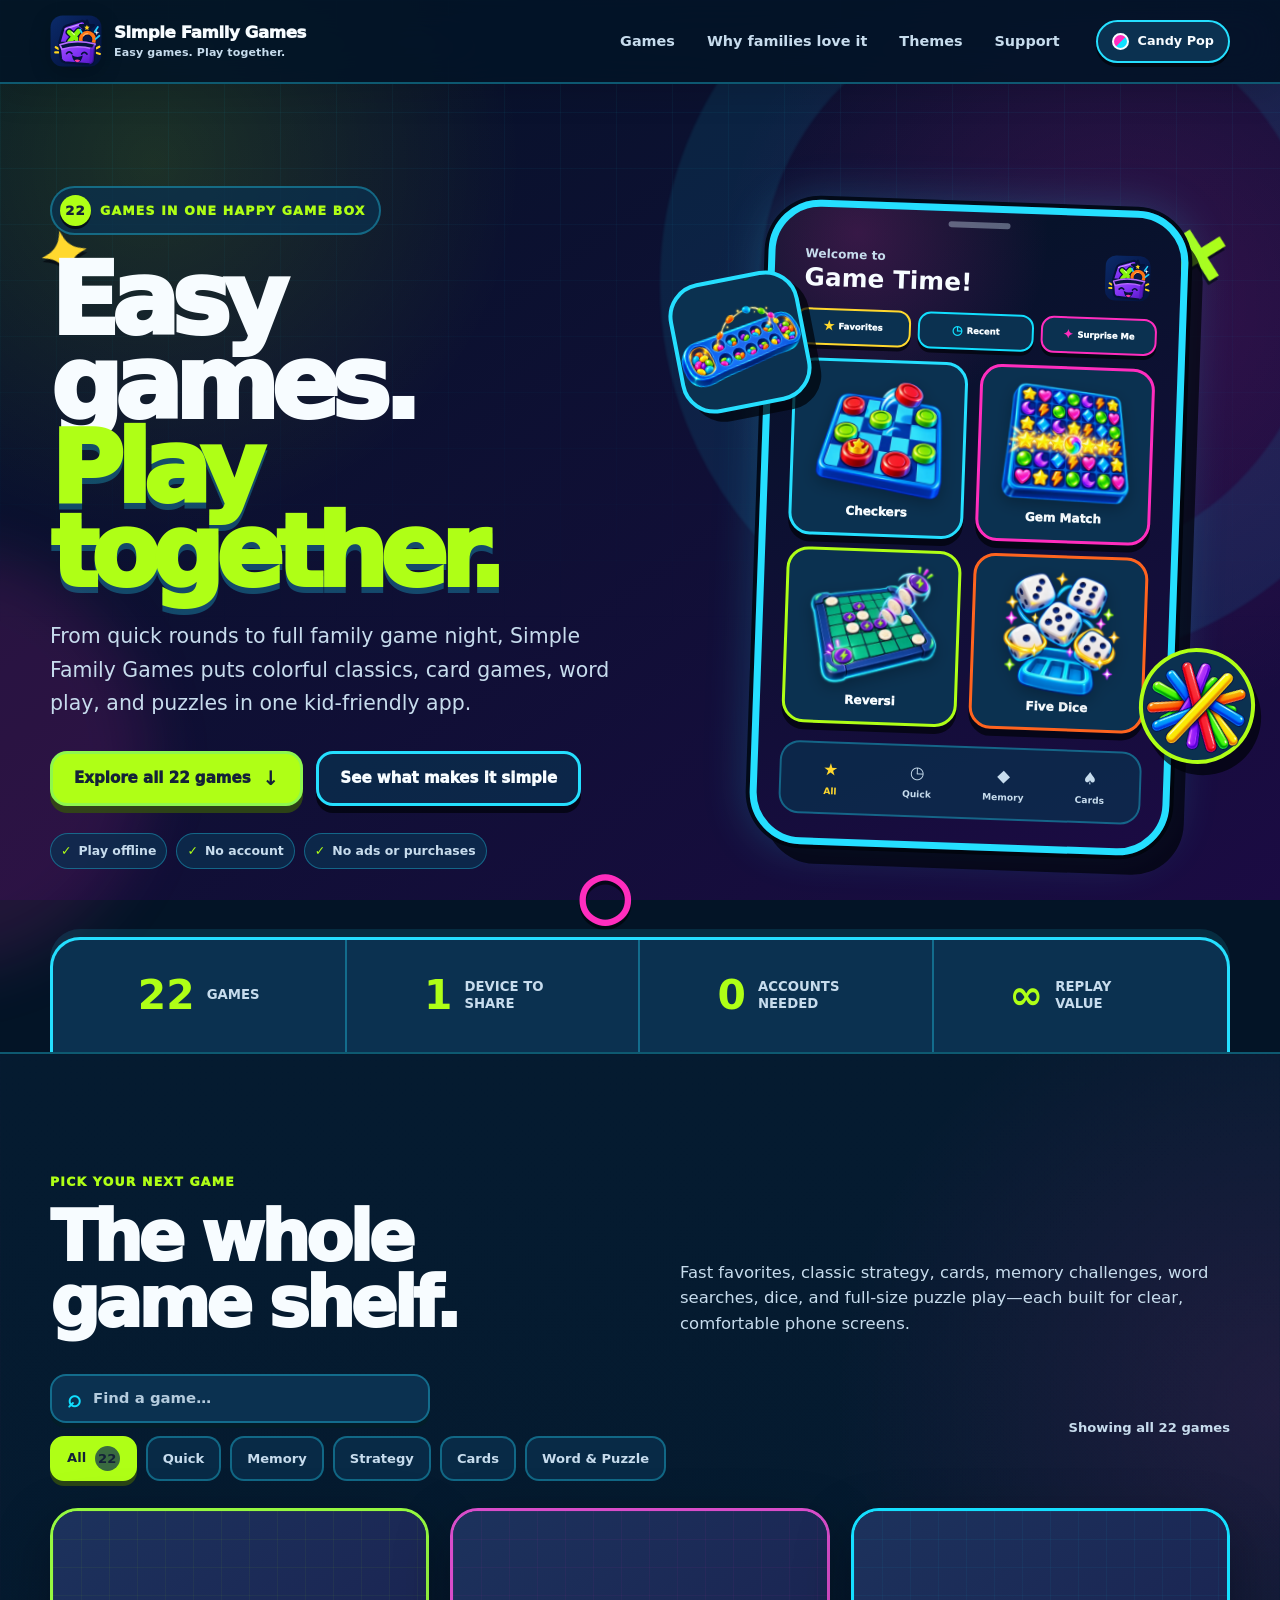
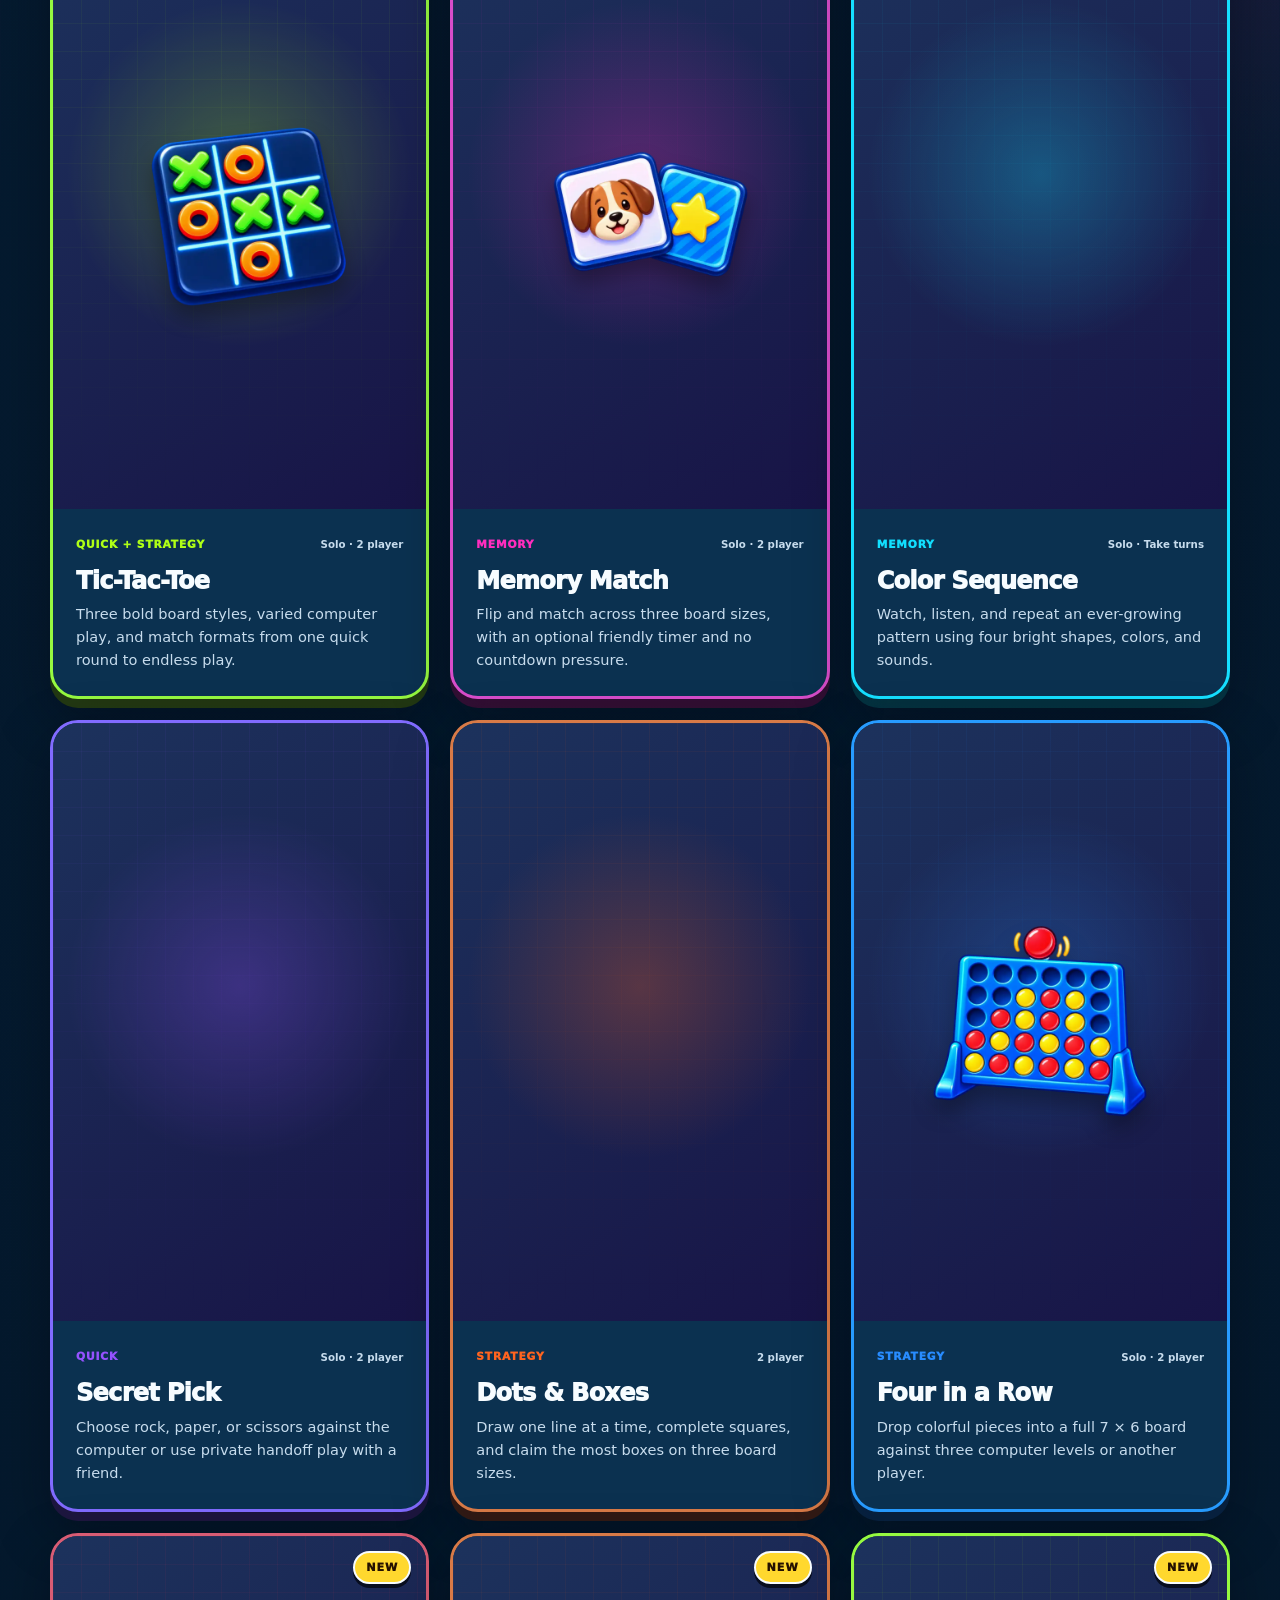
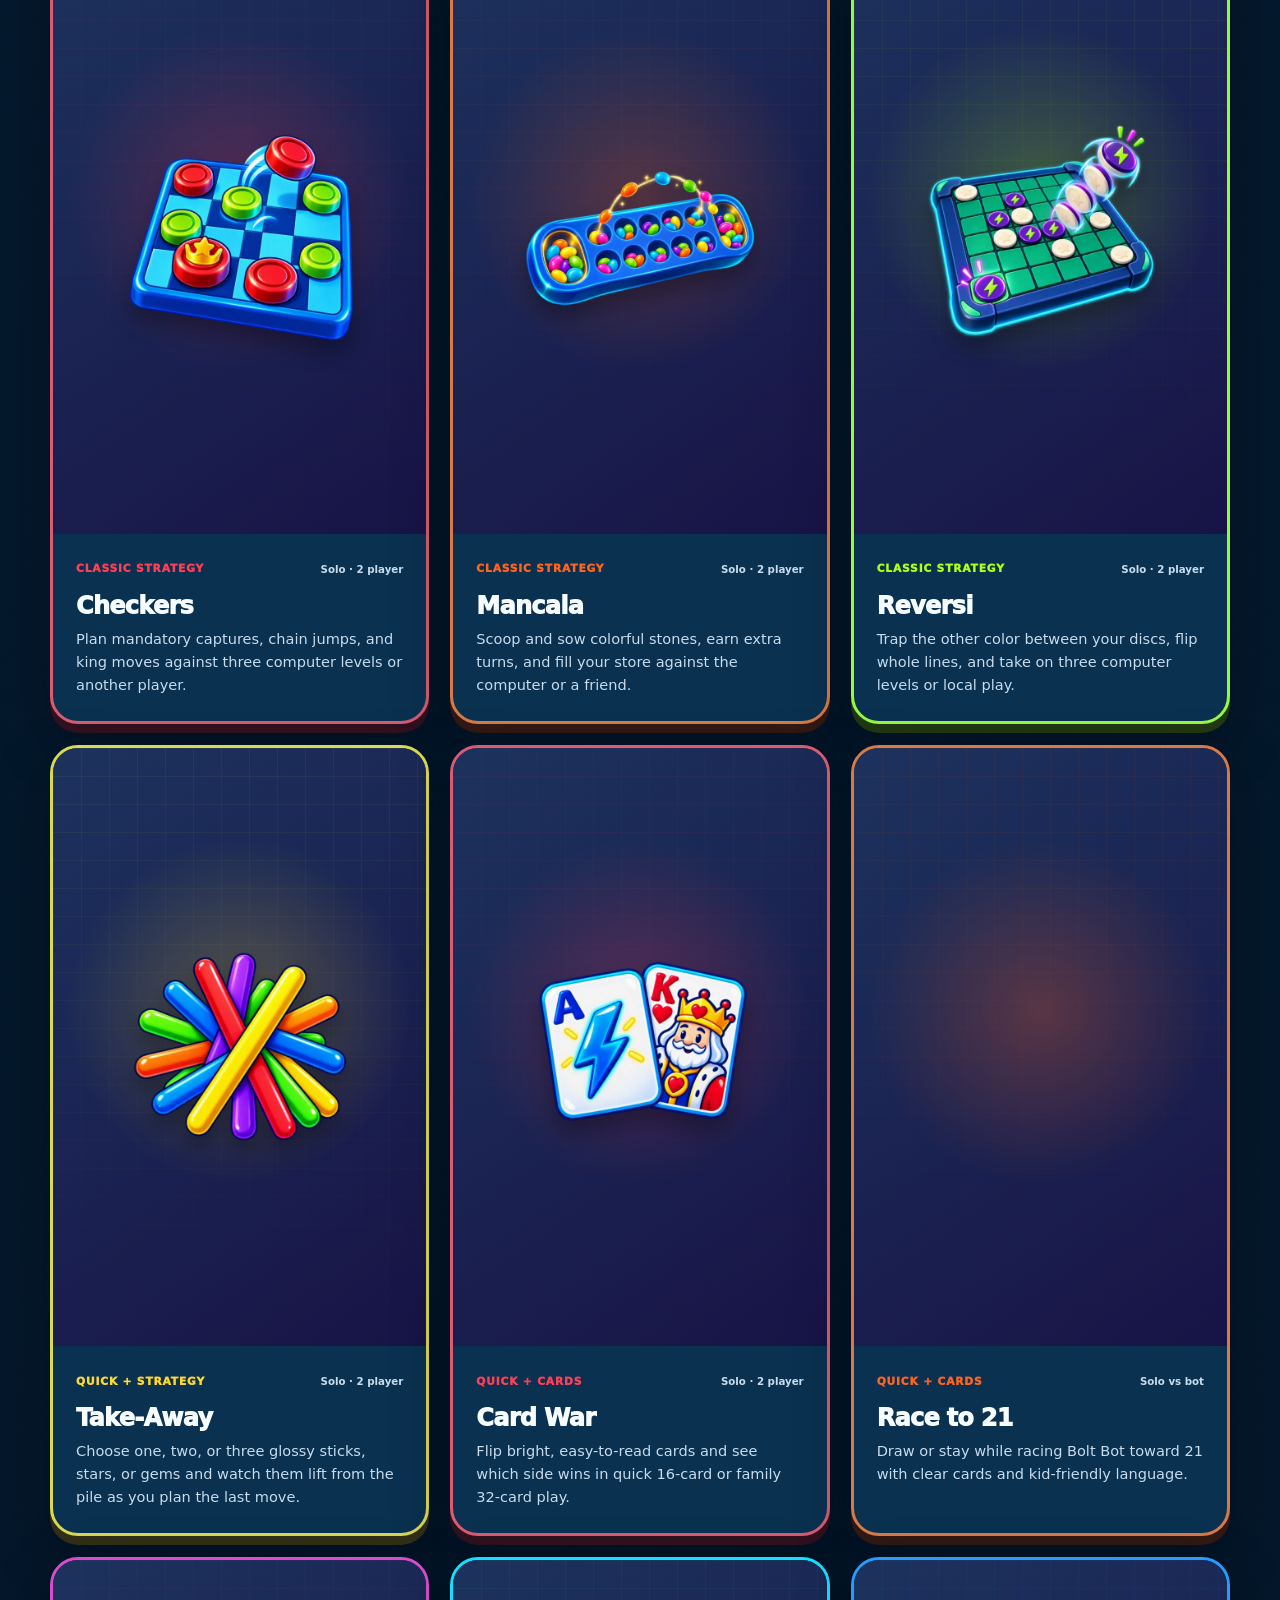
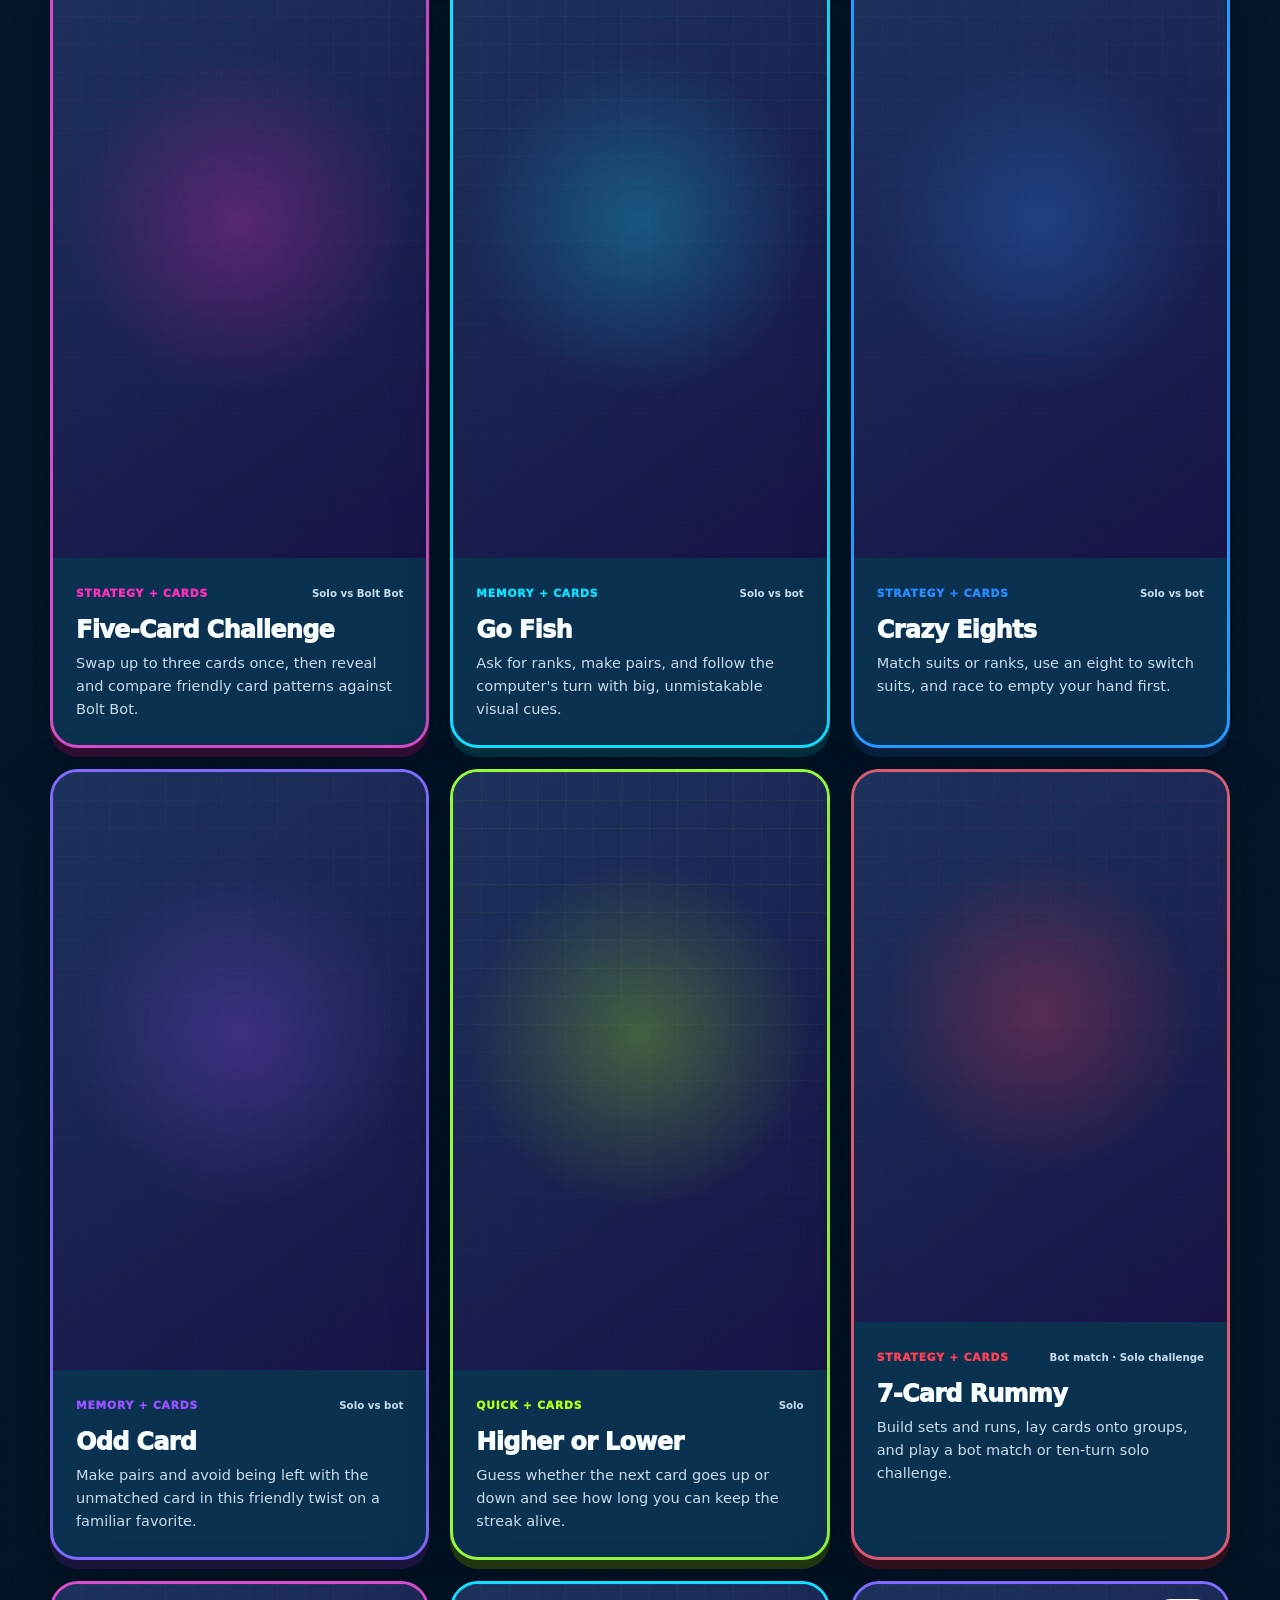
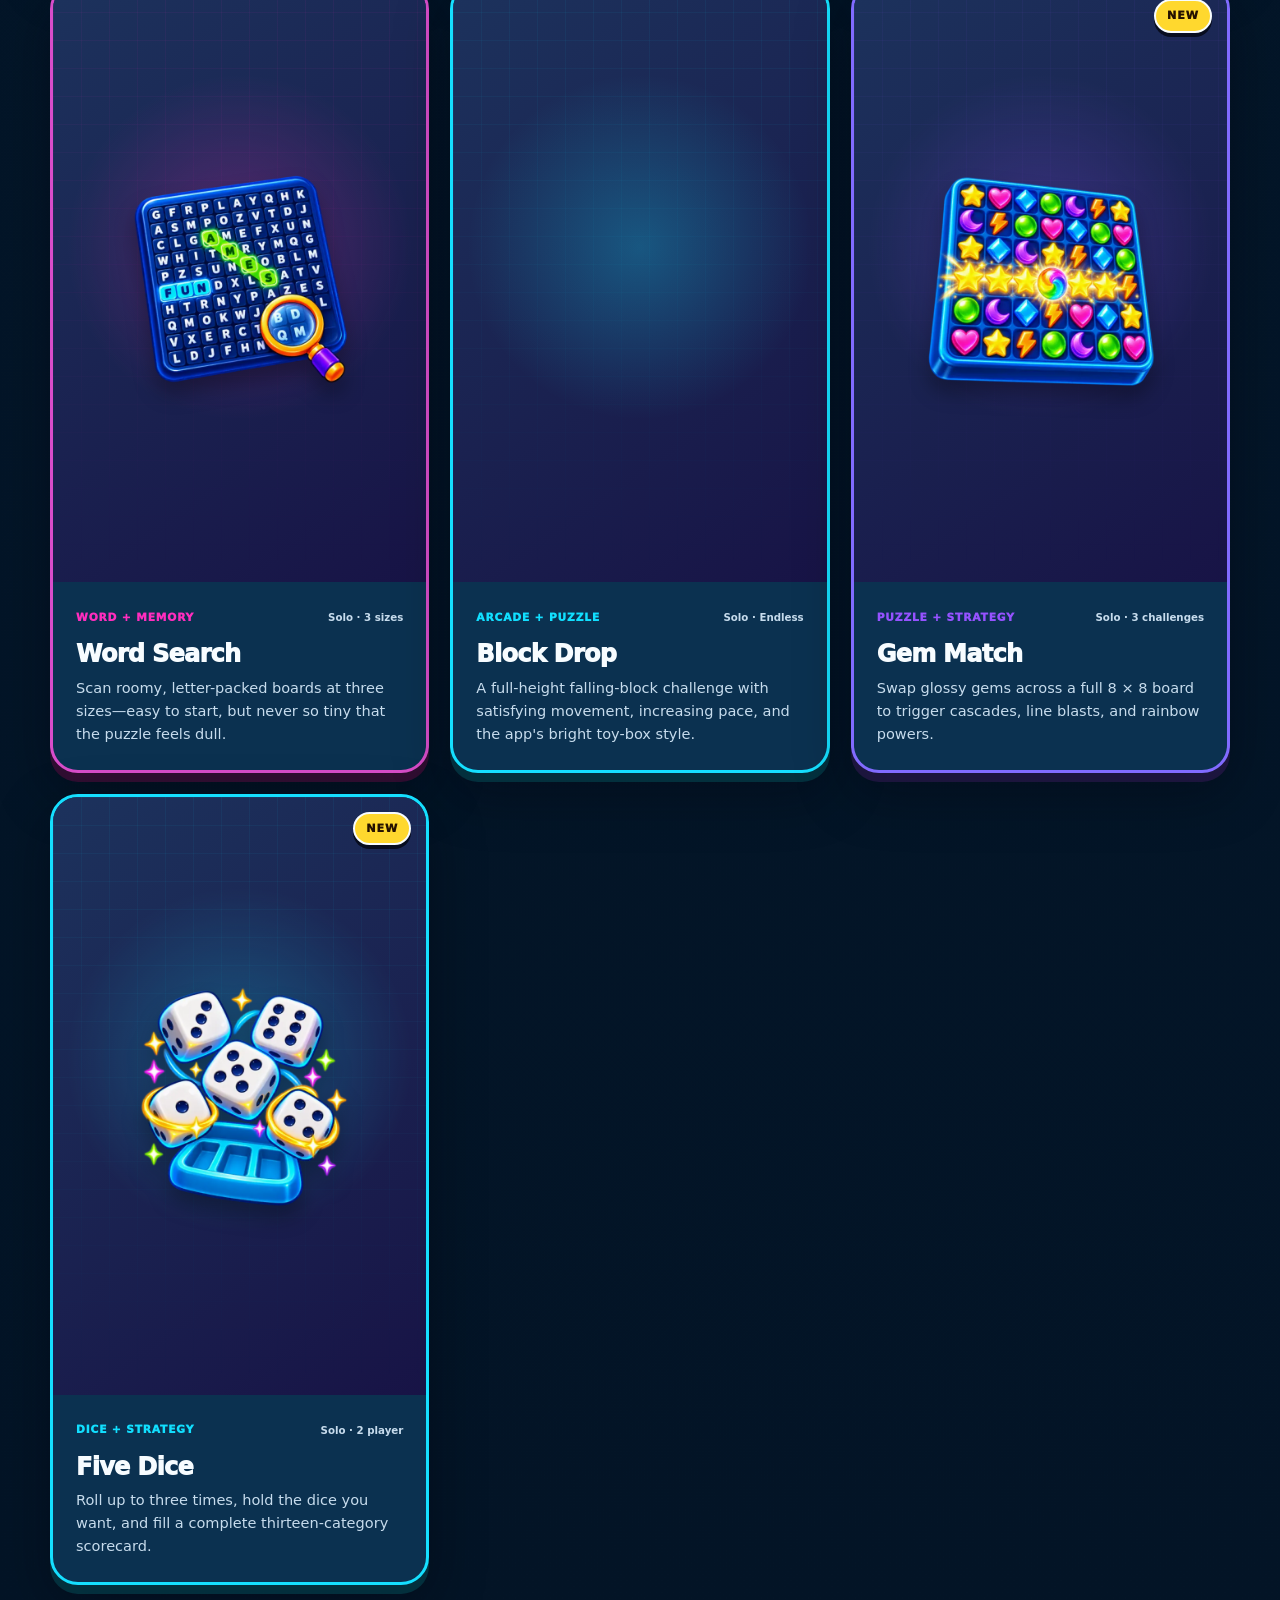
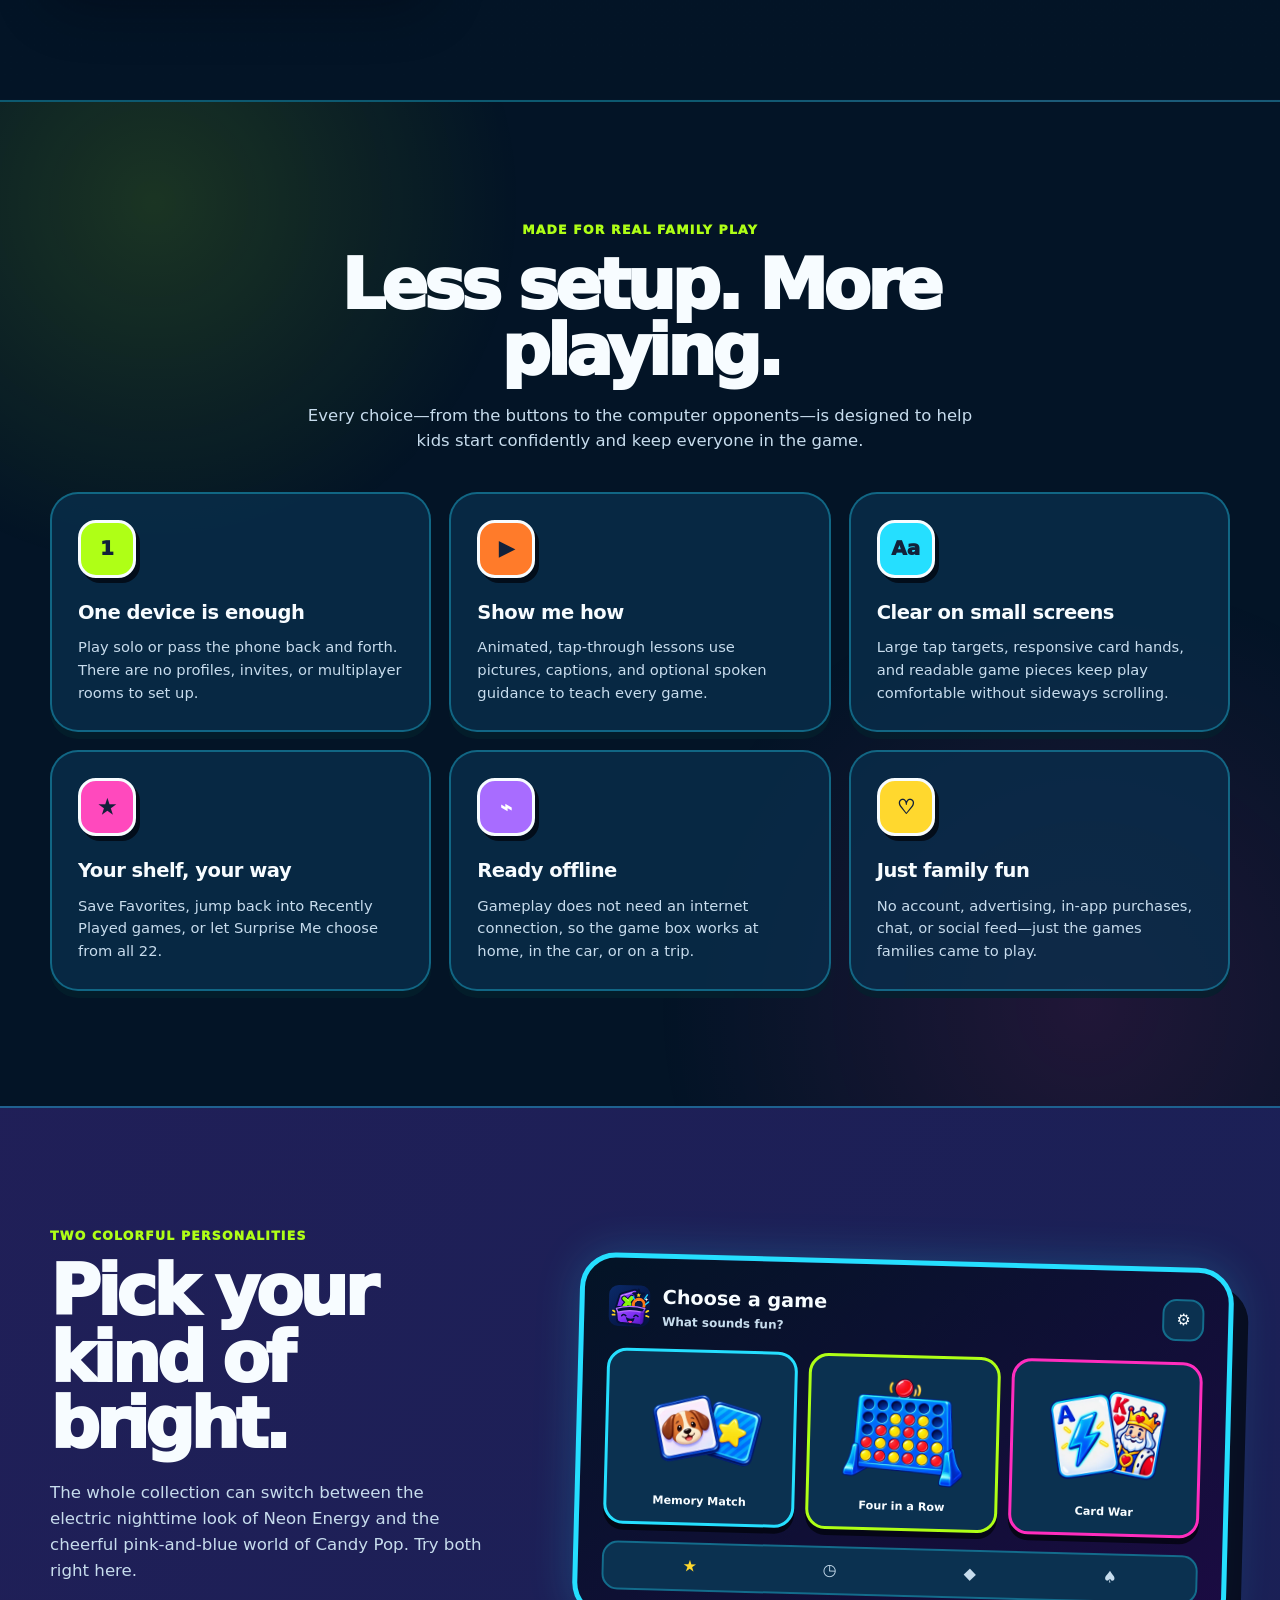
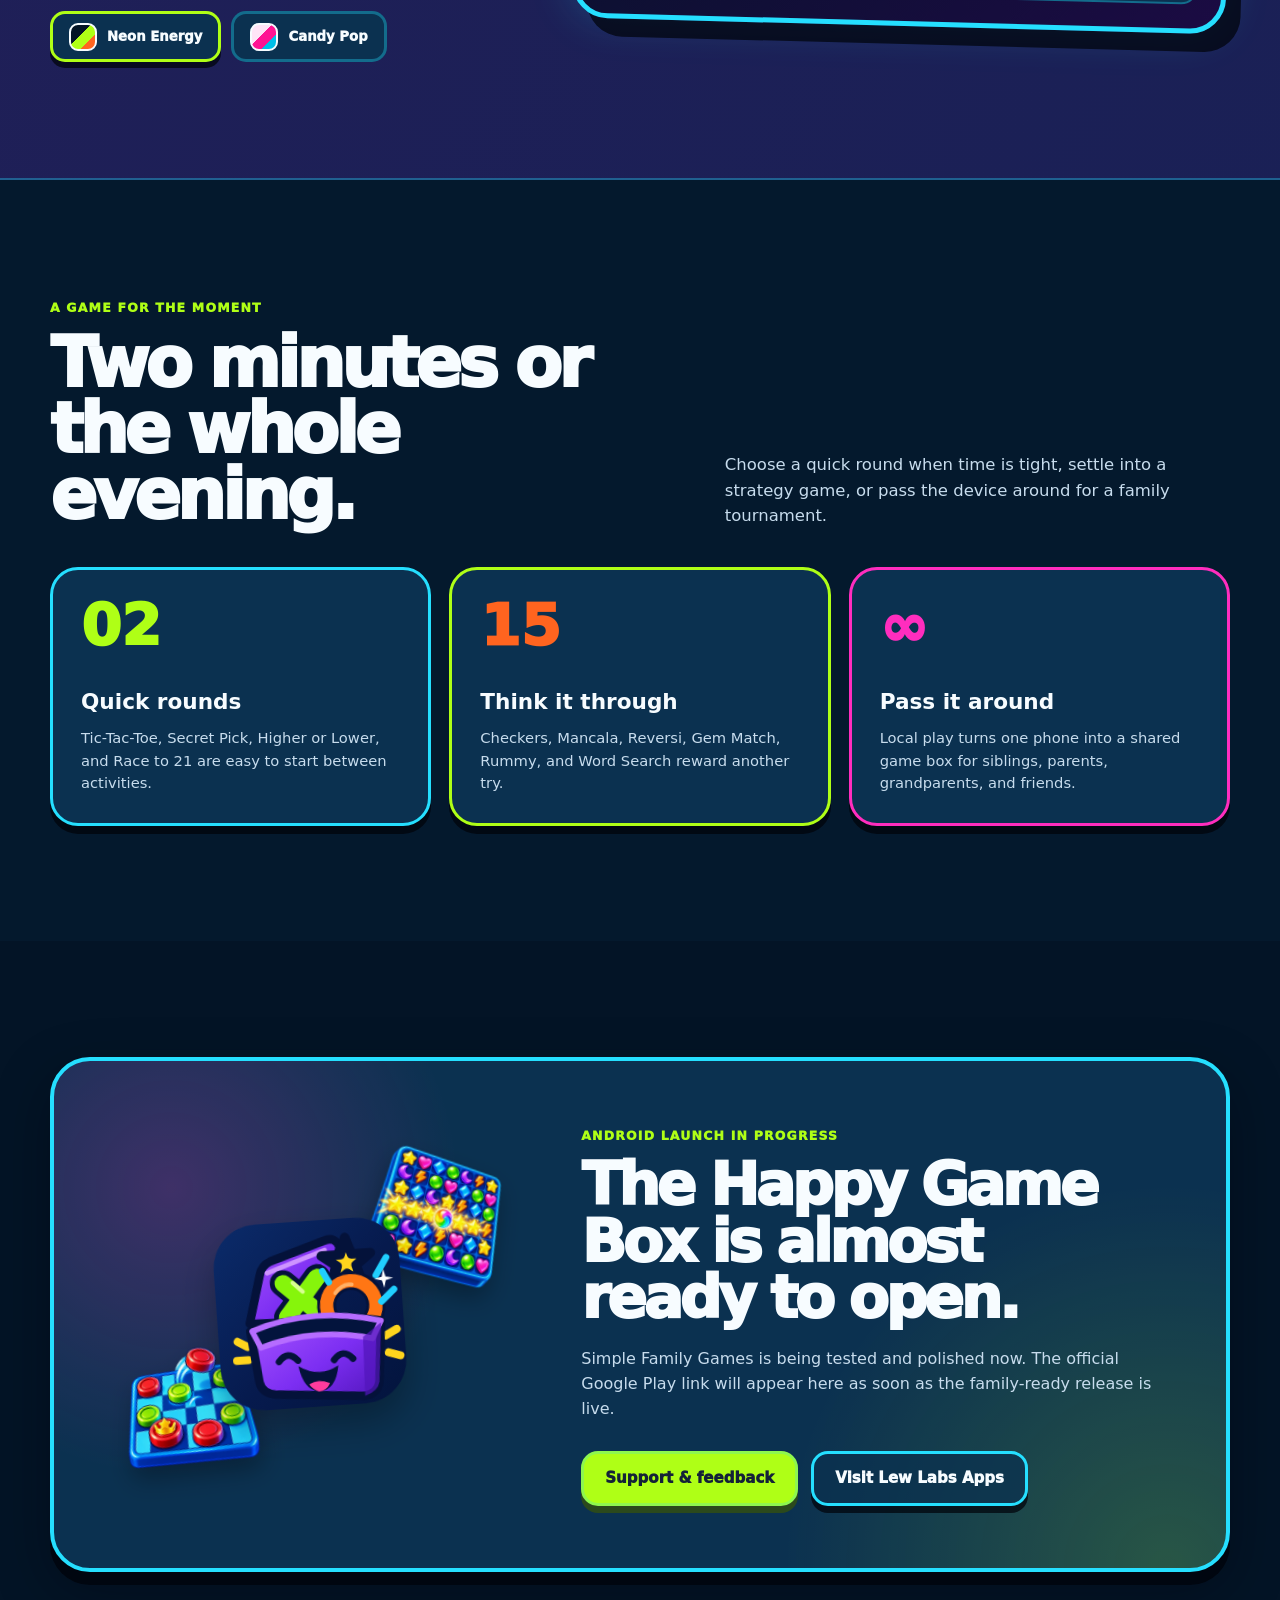
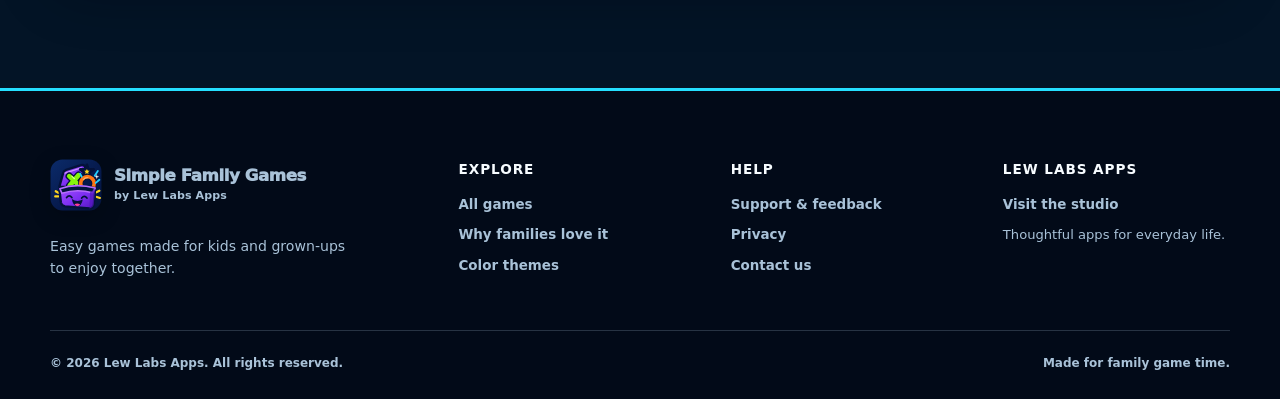
==== commit 4f48a13d: "Update site for 22-game collection" ====
--- a/index.html
+++ b/index.html
@@ -4,10 +4,10 @@
   <meta charset="utf-8">
   <meta name="viewport" content="width=device-width,initial-scale=1">
   <title>Simple Family Games — Easy games. Play together.</title>
-  <meta name="description" content="Seventeen bright, easy-to-learn games for kids and grown-ups to enjoy together. Play solo or pass one Android device around—no account, ads, or internet required.">
+  <meta name="description" content="Twenty-two bright, easy-to-learn games for kids and grown-ups to enjoy together. Play solo or pass one Android device around—no account, ads, or internet required.">
   <meta name="theme-color" content="#031426">
   <meta property="og:title" content="Simple Family Games">
-  <meta property="og:description" content="Easy games. Play together. Seventeen family-friendly games in one Happy Game Box.">
+  <meta property="og:description" content="Easy games. Play together. Twenty-two family-friendly games in one Happy Game Box.">
   <meta property="og:type" content="website">
   <meta property="og:url" content="https://simplefamilygames.com/">
   <meta property="og:site_name" content="Simple Family Games">
@@ -20,9 +20,10 @@
     "@context": "https://schema.org",
     "@type": "SoftwareApplication",
     "name": "Simple Family Games",
+    "softwareVersion": "1.3.0",
     "applicationCategory": "GameApplication",
     "operatingSystem": "Android",
-    "description": "A colorful collection of seventeen family-friendly games for solo and local play on one device.",
+    "description": "A colorful collection of twenty-two family-friendly games for solo and local play on one device.",
     "url": "https://simplefamilygames.com/",
     "publisher": {
       "@type": "Organization",
@@ -30,8 +31,9 @@
       "url": "https://lewlabsapps.com/"
     },
     "featureList": [
-      "17 family-friendly games",
+      "22 family-friendly games",
       "Solo and local pass-and-play modes",
+      "Favorites, recently played, and Surprise Me shortcuts",
       "Offline play",
       "No account required",
       "No ads or in-app purchases",
@@ -75,11 +77,11 @@
       <div class="hero-spark hero-spark-three" aria-hidden="true">○</div>
       <div class="shell hero-grid">
         <div class="hero-copy">
-          <div class="kicker"><span>17</span> games in one Happy Game Box</div>
+          <div class="kicker"><span>22</span> games in one Happy Game Box</div>
           <h1 id="hero-title">Easy games.<br><em>Play together.</em></h1>
           <p>From quick rounds to full family game night, Simple Family Games puts colorful classics, card games, word play, and puzzles in one kid-friendly app.</p>
           <div class="hero-actions">
-            <a class="button button-primary" href="#games"><span>Explore all 17 games</span><b aria-hidden="true">↓</b></a>
+            <a class="button button-primary" href="#games"><span>Explore all 22 games</span><b aria-hidden="true">↓</b></a>
             <a class="button button-ghost" href="#family-first">See what makes it simple</a>
           </div>
           <div class="trust-chips" aria-label="App highlights">
@@ -90,19 +92,24 @@
         </div>
 
         <div class="hero-showcase" aria-label="A preview of the Simple Family Games app">
-          <div class="floating-art floating-art-left" aria-hidden="true"><img src="assets/game-art/go_fish.webp" alt="" width="180" height="180"></div>
-          <div class="floating-art floating-art-right" aria-hidden="true"><img src="assets/game-art/color_sequence.webp" alt="" width="160" height="160"></div>
+          <div class="floating-art floating-art-left" aria-hidden="true"><img src="assets/game-art/mancala.webp" alt="" width="180" height="180"></div>
+          <div class="floating-art floating-art-right" aria-hidden="true"><img src="assets/game-art/take_away.webp" alt="" width="160" height="160"></div>
           <div class="app-device">
             <div class="device-speaker" aria-hidden="true"></div>
             <div class="device-topbar">
               <div><span>Welcome to</span><strong>Game Time!</strong></div>
               <img src="favicon.svg" alt="" width="46" height="46">
             </div>
+            <div class="device-shortcuts" aria-hidden="true">
+              <span>★ <small>Favorites</small></span>
+              <span>◷ <small>Recent</small></span>
+              <span>✦ <small>Surprise Me</small></span>
+            </div>
             <div class="device-grid">
-              <div class="device-game"><img src="assets/game-art/tic_tac_toe.webp" alt="" width="130" height="130"><span>Tic-Tac-Toe</span></div>
-              <div class="device-game"><img src="assets/game-art/seven_card_rummy.webp" alt="" width="130" height="130"><span>7-Card Rummy</span></div>
-              <div class="device-game"><img src="assets/game-art/word_search.webp" alt="" width="130" height="130"><span>Word Search</span></div>
-              <div class="device-game"><img src="assets/game-art/block_drop.webp" alt="" width="130" height="130"><span>Block Drop</span></div>
+              <div class="device-game"><img src="assets/game-art/checkers.webp" alt="" width="130" height="130"><span>Checkers</span></div>
+              <div class="device-game"><img src="assets/game-art/gem_match.webp" alt="" width="130" height="130"><span>Gem Match</span></div>
+              <div class="device-game"><img src="assets/game-art/reversi.webp" alt="" width="130" height="130"><span>Reversi</span></div>
+              <div class="device-game"><img src="assets/game-art/five_dice.webp" alt="" width="130" height="130"><span>Five Dice</span></div>
             </div>
             <div class="device-tabs" aria-hidden="true"><span class="active">★<small>All</small></span><span>◷<small>Quick</small></span><span>◆<small>Memory</small></span><span>♠<small>Cards</small></span></div>
           </div>
@@ -110,7 +117,7 @@
       </div>
 
       <div class="shell hero-stats" aria-label="Simple Family Games at a glance">
-        <div><strong>17</strong><span>games</span></div>
+        <div><strong>22</strong><span>games</span></div>
         <div><strong>1</strong><span>device to share</span></div>
         <div><strong>0</strong><span>accounts needed</span></div>
         <div><strong>∞</strong><span>replay value</span></div>
@@ -124,19 +131,26 @@
             <span class="section-kicker">Pick your next game</span>
             <h2 id="games-title">The whole game shelf.</h2>
           </div>
-          <p>Fast favorites, strategy games, cards, memory challenges, word searches, and full-size falling-block play—each built for clear, comfortable phone screens.</p>
+          <p>Fast favorites, classic strategy, cards, memory challenges, word searches, dice, and full-size puzzle play—each built for clear, comfortable phone screens.</p>
         </div>
 
         <div class="game-toolbar">
-          <div class="filter-row" role="group" aria-label="Filter games">
-            <button class="filter-button active" type="button" data-filter="all" aria-pressed="true">All <span>17</span></button>
-            <button class="filter-button" type="button" data-filter="quick" aria-pressed="false">Quick</button>
-            <button class="filter-button" type="button" data-filter="memory" aria-pressed="false">Memory</button>
-            <button class="filter-button" type="button" data-filter="strategy" aria-pressed="false">Strategy</button>
-            <button class="filter-button" type="button" data-filter="cards" aria-pressed="false">Cards</button>
-            <button class="filter-button" type="button" data-filter="puzzle" aria-pressed="false">Word &amp; Puzzle</button>
-          </div>
-          <p class="filter-status" aria-live="polite" data-filter-status>Showing all 17 games</p>
+          <div class="game-tools">
+            <label class="game-search">
+              <span aria-hidden="true">⌕</span>
+              <span class="sr-only">Search the game collection</span>
+              <input type="search" placeholder="Find a game…" autocomplete="off" data-game-search>
+            </label>
+            <div class="filter-row" role="group" aria-label="Filter games">
+              <button class="filter-button active" type="button" data-filter="all" aria-pressed="true">All <span>22</span></button>
+              <button class="filter-button" type="button" data-filter="quick" aria-pressed="false">Quick</button>
+              <button class="filter-button" type="button" data-filter="memory" aria-pressed="false">Memory</button>
+              <button class="filter-button" type="button" data-filter="strategy" aria-pressed="false">Strategy</button>
+              <button class="filter-button" type="button" data-filter="cards" aria-pressed="false">Cards</button>
+              <button class="filter-button" type="button" data-filter="puzzle" aria-pressed="false">Word &amp; Puzzle</button>
+            </div>
+          </div>
+          <p class="filter-status" aria-live="polite" data-filter-status>Showing all 22 games</p>
         </div>
 
         <div class="game-grid" data-game-grid>
@@ -170,9 +184,27 @@
             <div class="game-content"><div class="game-meta"><span>Strategy</span><b>Solo · 2 player</b></div><h3>Four in a Row</h3><p>Drop colorful pieces into a full 7 × 6 board against three computer levels or another player.</p></div>
           </article>
 
+          <article class="game-card tone-red new-game" data-categories="strategy">
+            <div class="new-ribbon">New</div>
+            <div class="game-art"><img src="assets/game-art/checkers.webp" alt="Raised red and navy Checkers pieces on a beveled board" width="560" height="560" loading="lazy" decoding="async"></div>
+            <div class="game-content"><div class="game-meta"><span>Classic Strategy</span><b>Solo · 2 player</b></div><h3>Checkers</h3><p>Plan mandatory captures, chain jumps, and king moves against three computer levels or another player.</p></div>
+          </article>
+
+          <article class="game-card tone-orange new-game" data-categories="strategy">
+            <div class="new-ribbon">New</div>
+            <div class="game-art"><img src="assets/game-art/mancala.webp" alt="Rounded Mancala board filled with bright glass stones" width="560" height="560" loading="lazy" decoding="async"></div>
+            <div class="game-content"><div class="game-meta"><span>Classic Strategy</span><b>Solo · 2 player</b></div><h3>Mancala</h3><p>Scoop and sow colorful stones, earn extra turns, and fill your store against the computer or a friend.</p></div>
+          </article>
+
+          <article class="game-card tone-lime new-game" data-categories="strategy">
+            <div class="new-ribbon">New</div>
+            <div class="game-art"><img src="assets/game-art/reversi.webp" alt="Glossy light and dark Reversi discs flipping across a green board" width="560" height="560" loading="lazy" decoding="async"></div>
+            <div class="game-content"><div class="game-meta"><span>Classic Strategy</span><b>Solo · 2 player</b></div><h3>Reversi</h3><p>Trap the other color between your discs, flip whole lines, and take on three computer levels or local play.</p></div>
+          </article>
+
           <article class="game-card tone-yellow" data-categories="quick strategy">
             <div class="game-art"><img src="assets/game-art/take_away.webp" alt="Pile of bright glossy Take-Away sticks" width="560" height="560" loading="lazy" decoding="async"></div>
-            <div class="game-content"><div class="game-meta"><span>Quick + Strategy</span><b>Solo · 2 player</b></div><h3>Take-Away</h3><p>Take one, two, or three pieces and plan the last move with sticks, stars, or treasure gems.</p></div>
+            <div class="game-content"><div class="game-meta"><span>Quick + Strategy</span><b>Solo · 2 player</b></div><h3>Take-Away</h3><p>Choose one, two, or three glossy sticks, stars, or gems and watch them lift from the pile as you plan the last move.</p></div>
           </article>
 
           <article class="game-card tone-red" data-categories="quick cards">
@@ -187,7 +219,7 @@
 
           <article class="game-card tone-pink" data-categories="strategy cards">
             <div class="game-art"><img src="assets/game-art/five_card_challenge.webp" alt="A glossy five-card hand with colorful arrows" width="560" height="560" loading="lazy" decoding="async"></div>
-            <div class="game-content"><div class="game-meta"><span>Strategy + Cards</span><b>Solo vs bot</b></div><h3>Five-Card Challenge</h3><p>Build the strongest five-card hand in a simple, approachable challenge made for younger players.</p></div>
+            <div class="game-content"><div class="game-meta"><span>Strategy + Cards</span><b>Solo vs Bolt Bot</b></div><h3>Five-Card Challenge</h3><p>Swap up to three cards once, then reveal and compare friendly card patterns against Bolt Bot.</p></div>
           </article>
 
           <article class="game-card tone-cyan" data-categories="memory strategy cards">
@@ -215,18 +247,29 @@
             <div class="game-content"><div class="game-meta"><span>Strategy + Cards</span><b>Bot match · Solo challenge</b></div><h3>7-Card Rummy</h3><p>Build sets and runs, lay cards onto groups, and play a bot match or ten-turn solo challenge.</p></div>
           </article>
 
-          <article class="game-card tone-pink new-game" data-categories="memory puzzle">
-            <div class="new-ribbon">New</div>
+          <article class="game-card tone-pink" data-categories="memory puzzle">
             <div class="game-art"><img src="assets/game-art/word_search.webp" alt="Glossy Word Search letter grid highlighting the word PLAY" width="560" height="560" loading="lazy" decoding="async"></div>
             <div class="game-content"><div class="game-meta"><span>Word + Memory</span><b>Solo · 3 sizes</b></div><h3>Word Search</h3><p>Scan roomy, letter-packed boards at three sizes—easy to start, but never so tiny that the puzzle feels dull.</p></div>
           </article>
 
-          <article class="game-card tone-cyan new-game" data-categories="quick strategy puzzle">
-            <div class="new-ribbon">New</div>
+          <article class="game-card tone-cyan" data-categories="quick strategy puzzle">
             <div class="game-art"><img src="assets/game-art/block_drop.webp" alt="Glossy falling blocks dropping into a colorful game board" width="560" height="560" loading="lazy" decoding="async"></div>
             <div class="game-content"><div class="game-meta"><span>Arcade + Puzzle</span><b>Solo · Endless</b></div><h3>Block Drop</h3><p>A full-height falling-block challenge with satisfying movement, increasing pace, and the app's bright toy-box style.</p></div>
           </article>
-        </div>
+
+          <article class="game-card tone-purple new-game" data-categories="quick strategy puzzle">
+            <div class="new-ribbon">New</div>
+            <div class="game-art"><img src="assets/game-art/gem_match.webp" alt="Faceted colorful jewels sparkling across a Gem Match board" width="560" height="560" loading="lazy" decoding="async"></div>
+            <div class="game-content"><div class="game-meta"><span>Puzzle + Strategy</span><b>Solo · 3 challenges</b></div><h3>Gem Match</h3><p>Swap glossy gems across a full 8 × 8 board to trigger cascades, line blasts, and rainbow powers.</p></div>
+          </article>
+
+          <article class="game-card tone-cyan new-game" data-categories="quick strategy">
+            <div class="new-ribbon">New</div>
+            <div class="game-art"><img src="assets/game-art/five_dice.webp" alt="Five raised ivory dice with realistic pips and a score sheet" width="560" height="560" loading="lazy" decoding="async"></div>
+            <div class="game-content"><div class="game-meta"><span>Dice + Strategy</span><b>Solo · 2 player</b></div><h3>Five Dice</h3><p>Roll up to three times, hold the dice you want, and fill a complete thirteen-category scorecard.</p></div>
+          </article>
+        </div>
+        <p class="no-results" data-no-results hidden>No games match that search yet. Try another title or choose a different category.</p>
       </div>
     </section>
 
@@ -241,7 +284,7 @@
           <article class="feature-card"><div class="feature-icon lime-icon" aria-hidden="true">1</div><h3>One device is enough</h3><p>Play solo or pass the phone back and forth. There are no profiles, invites, or multiplayer rooms to set up.</p></article>
           <article class="feature-card"><div class="feature-icon orange-icon" aria-hidden="true">▶</div><h3>Show me how</h3><p>Animated, tap-through lessons use pictures, captions, and optional spoken guidance to teach every game.</p></article>
           <article class="feature-card"><div class="feature-icon cyan-icon" aria-hidden="true">Aa</div><h3>Clear on small screens</h3><p>Large tap targets, responsive card hands, and readable game pieces keep play comfortable without sideways scrolling.</p></article>
-          <article class="feature-card"><div class="feature-icon pink-icon" aria-hidden="true">↻</div><h3>Games feel different</h3><p>Multiple difficulties, board sizes, match formats, and varied computer openings add replay value.</p></article>
+          <article class="feature-card"><div class="feature-icon pink-icon" aria-hidden="true">★</div><h3>Your shelf, your way</h3><p>Save Favorites, jump back into Recently Played games, or let Surprise Me choose from all 22.</p></article>
           <article class="feature-card"><div class="feature-icon purple-icon" aria-hidden="true">⌁</div><h3>Ready offline</h3><p>Gameplay does not need an internet connection, so the game box works at home, in the car, or on a trip.</p></article>
           <article class="feature-card"><div class="feature-icon yellow-icon" aria-hidden="true">♡</div><h3>Just family fun</h3><p>No account, advertising, in-app purchases, chat, or social feed—just the games families came to play.</p></article>
         </div>
@@ -282,7 +325,7 @@
         </div>
         <div class="moment-grid">
           <article><span class="moment-number">02</span><div><h3>Quick rounds</h3><p>Tic-Tac-Toe, Secret Pick, Higher or Lower, and Race to 21 are easy to start between activities.</p></div></article>
-          <article><span class="moment-number">15</span><div><h3>Think it through</h3><p>Rummy, Dots &amp; Boxes, Four in a Row, Word Search, and Block Drop reward another try.</p></div></article>
+          <article><span class="moment-number">15</span><div><h3>Think it through</h3><p>Checkers, Mancala, Reversi, Gem Match, Rummy, and Word Search reward another try.</p></div></article>
           <article><span class="moment-number">∞</span><div><h3>Pass it around</h3><p>Local play turns one phone into a shared game box for siblings, parents, grandparents, and friends.</p></div></article>
         </div>
       </div>
@@ -292,8 +335,8 @@
       <div class="shell cta-card">
         <div class="cta-art" aria-hidden="true">
           <img class="cta-logo" src="favicon.svg" alt="" width="180" height="180">
-          <img class="cta-piece piece-one" src="assets/game-art/tic_tac_toe.webp" alt="" width="150" height="150">
-          <img class="cta-piece piece-two" src="assets/game-art/word_search.webp" alt="" width="150" height="150">
+          <img class="cta-piece piece-one" src="assets/game-art/checkers.webp" alt="" width="150" height="150">
+          <img class="cta-piece piece-two" src="assets/game-art/gem_match.webp" alt="" width="150" height="150">
         </div>
         <div class="cta-copy">
           <span class="section-kicker">Android launch in progress</span>
--- a/styles.css
+++ b/styles.css
@@ -549,6 +549,48 @@
   line-height: 1.1;
 }
 
+.device-shortcuts {
+  display: grid;
+  grid-template-columns: repeat(3,1fr);
+  gap: 7px;
+  margin-bottom: 13px;
+}
+
+.device-shortcuts span {
+  min-width: 0;
+  display: flex;
+  align-items: center;
+  justify-content: center;
+  gap: 4px;
+  padding: 7px 4px;
+  border: 2px solid var(--yellow);
+  border-radius: 13px;
+  background: var(--surface);
+  color: var(--yellow);
+  box-shadow: 0 4px 0 var(--shadow-color);
+  font-family: var(--font-rounded);
+  font-size: .77rem;
+  font-weight: 950;
+  white-space: nowrap;
+}
+
+.device-shortcuts span:nth-child(2) {
+  border-color: var(--tertiary);
+  color: var(--tertiary);
+}
+
+.device-shortcuts span:nth-child(3) {
+  border-color: var(--accent);
+  color: var(--accent);
+}
+
+.device-shortcuts small {
+  overflow: hidden;
+  color: var(--ink);
+  font-size: .53rem;
+  text-overflow: ellipsis;
+}
+
 .device-grid {
   display: grid;
   grid-template-columns: 1fr 1fr;
@@ -798,6 +840,57 @@
   margin-bottom: 27px;
 }
 
+.game-tools {
+  min-width: 0;
+  display: flex;
+  flex-direction: column;
+  gap: 13px;
+}
+
+.game-search {
+  width: min(100%,380px);
+  min-height: 49px;
+  display: flex;
+  align-items: center;
+  gap: 10px;
+  padding: 0 15px;
+  border: 2px solid var(--outline-soft);
+  border-radius: 16px;
+  background: var(--surface);
+  box-shadow: 0 5px 0 color-mix(in srgb, var(--outline) 9%, var(--shadow-color));
+  color: var(--tertiary);
+  cursor: text;
+  transition: border-color .18s ease, box-shadow .18s ease;
+}
+
+.game-search:focus-within {
+  border-color: var(--primary);
+  box-shadow: 0 5px 0 color-mix(in srgb, var(--primary) 24%, var(--shadow-color));
+}
+
+.game-search > span[aria-hidden] {
+  font-family: var(--font-rounded);
+  font-size: 1.5rem;
+  font-weight: 950;
+  line-height: 1;
+}
+
+.game-search input {
+  min-width: 0;
+  width: 100%;
+  border: 0;
+  outline: 0;
+  background: transparent;
+  color: var(--ink);
+  font-size: .93rem;
+  font-weight: 800;
+}
+
+.game-search input::placeholder {
+  color: var(--muted);
+  opacity: .9;
+}
+
 .filter-row {
   display: flex;
   flex-wrap: wrap;
@@ -842,10 +935,23 @@
 
 .filter-status {
   flex: 0 0 auto;
+  max-width: 260px;
   margin: 0;
   color: var(--muted);
   font-size: .82rem;
   font-weight: 800;
+  text-align: right;
+}
+
+.no-results {
+  margin: 28px 0 0;
+  padding: 24px;
+  border: 2px dashed var(--outline);
+  border-radius: var(--radius-md);
+  background: var(--surface-soft);
+  color: var(--muted);
+  font-weight: 850;
+  text-align: center;
 }
 
 .game-grid {
@@ -1822,6 +1928,15 @@
     gap: 13px;
   }
 
+  .game-tools {
+    width: 100%;
+  }
+
+  .filter-status {
+    max-width: none;
+    text-align: left;
+  }
+
   .themes-layout {
     grid-template-columns: 1fr;
   }
@@ -1959,6 +2074,20 @@
     gap: 9px;
   }
 
+  .device-shortcuts {
+    gap: 5px;
+  }
+
+  .device-shortcuts span {
+    gap: 3px;
+    padding-inline: 3px;
+    font-size: .7rem;
+  }
+
+  .device-shortcuts small {
+    font-size: .47rem;
+  }
+
   .device-game {
     padding: 7px 6px 10px;
     border-width: 2px;
@@ -2026,6 +2155,10 @@
     width: 100%;
     display: grid;
     grid-template-columns: repeat(2,1fr);
+  }
+
+  .game-search {
+    width: 100%;
   }
 
   .filter-button {
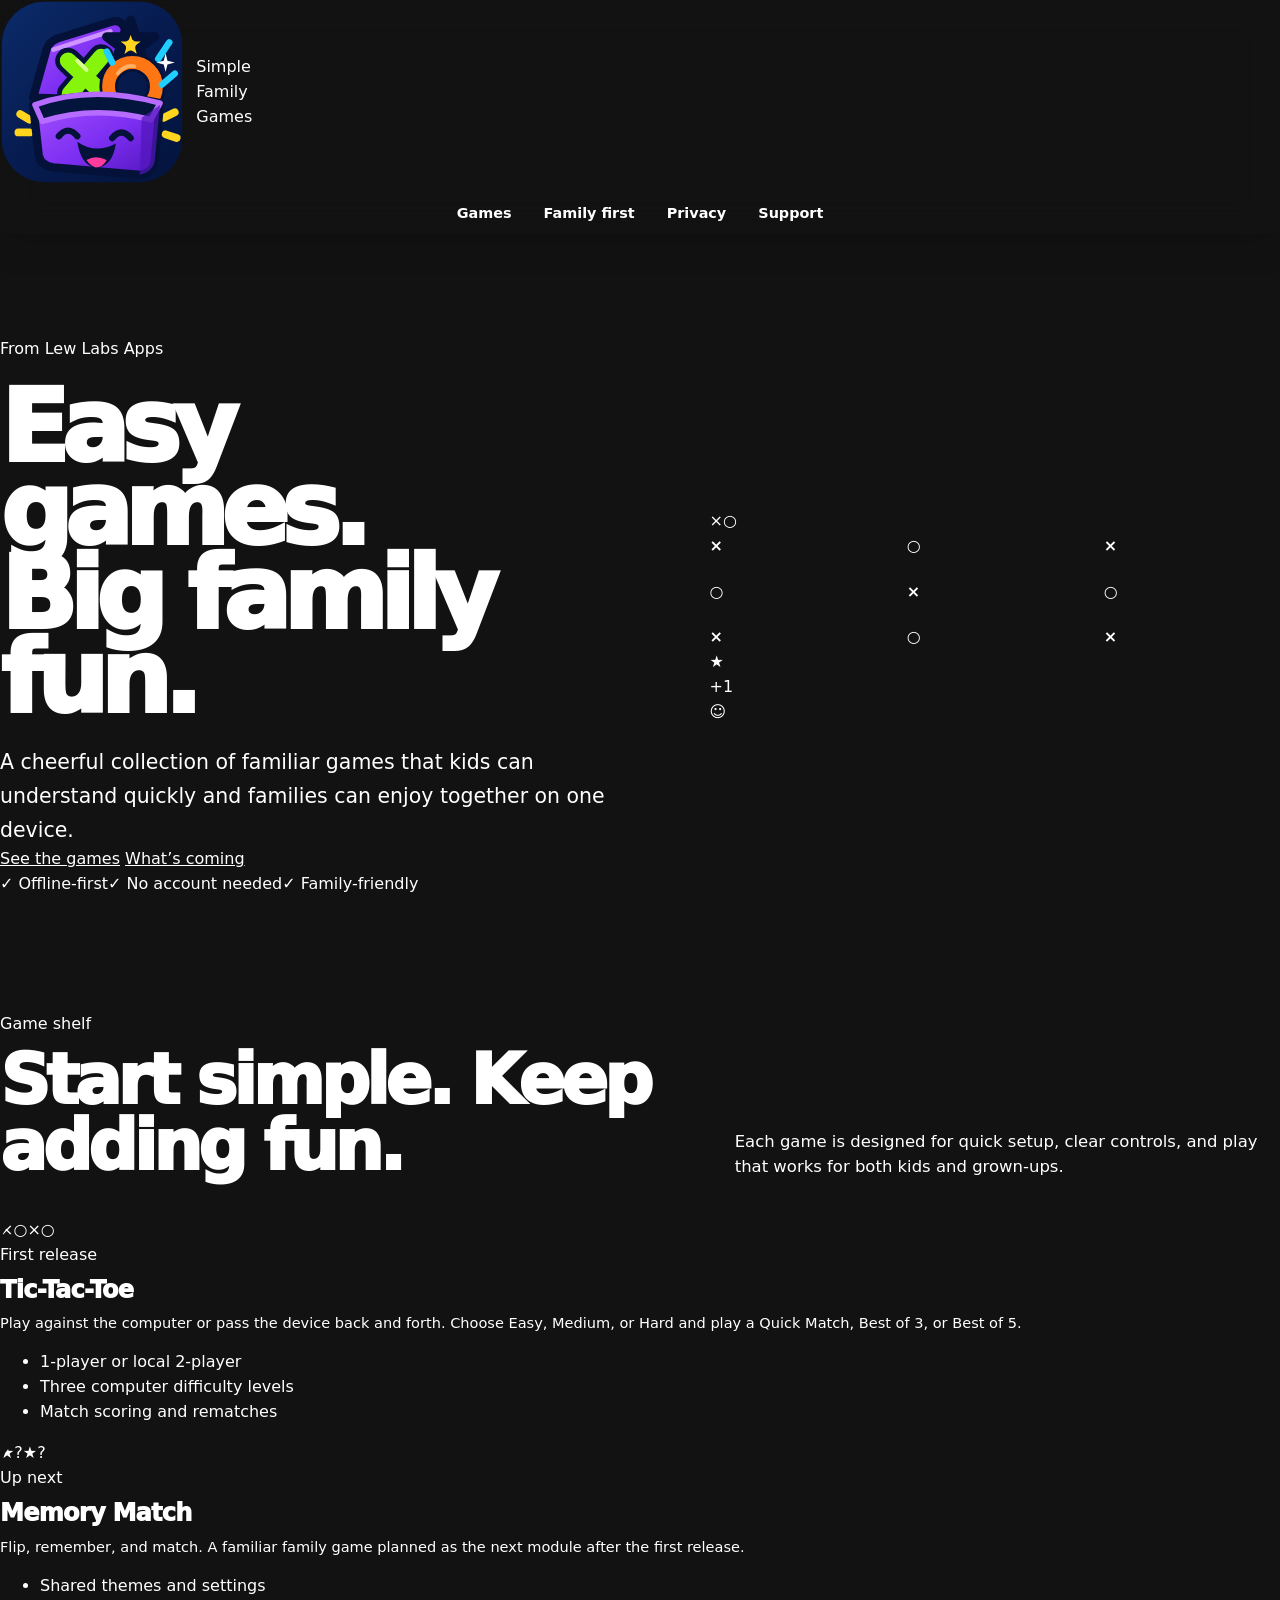
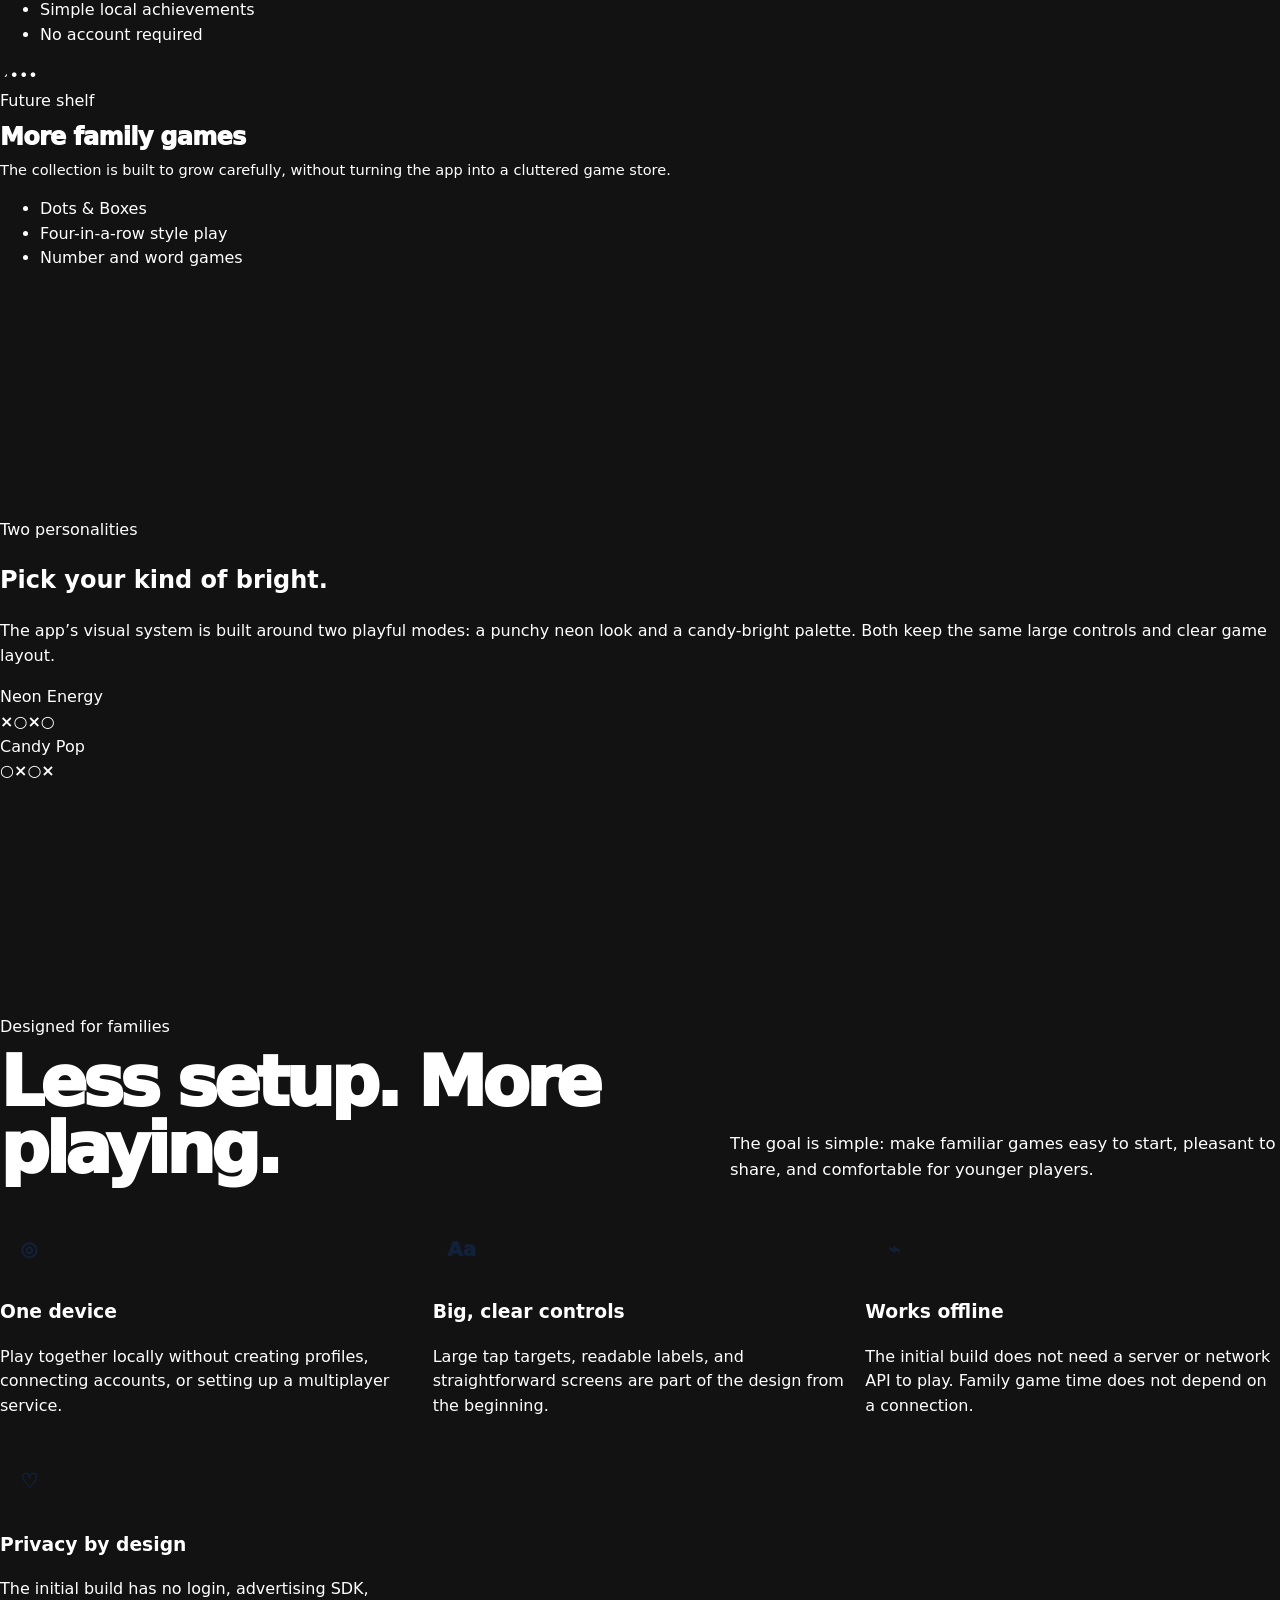
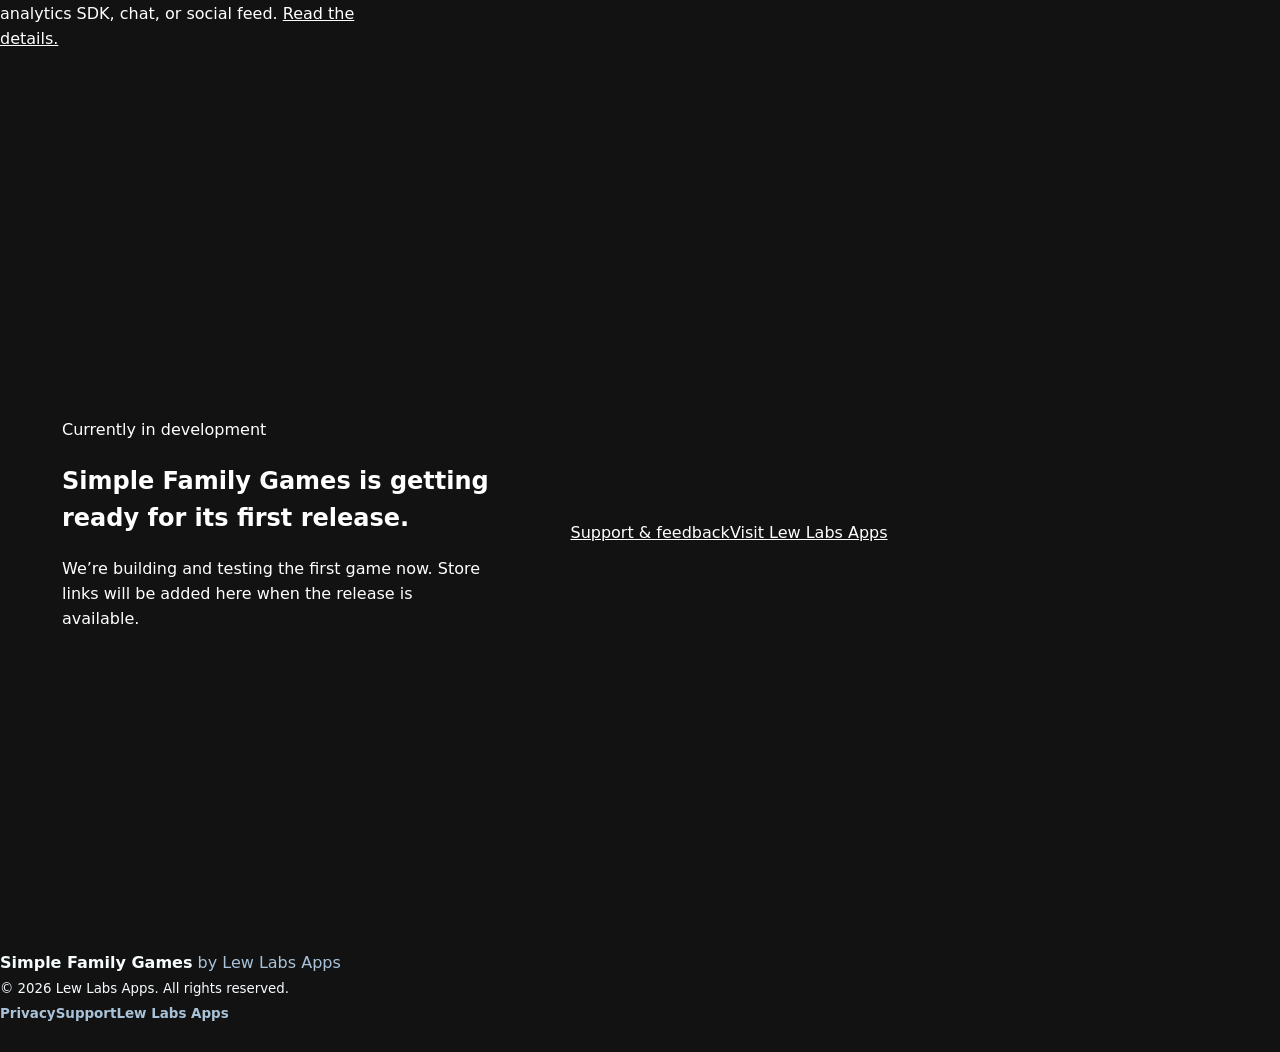
==== commit fd9f8681: "Publish checkpoint 15 launch details" ====
--- a/index.html
+++ b/index.html
@@ -3,361 +3,128 @@
 <head>
   <meta charset="utf-8">
   <meta name="viewport" content="width=device-width,initial-scale=1">
-  <title>Simple Family Games — Easy games. Play together.</title>
-  <meta name="description" content="Twenty-two bright, easy-to-learn games for kids and grown-ups to enjoy together. Play solo or pass one Android device around—no account, ads, or internet required.">
-  <meta name="theme-color" content="#031426">
+  <title>Simple Family Games — Easy games. Big family fun.</title>
+  <meta name="description" content="Simple Family Games is a cheerful, family-first collection of familiar games made for kids and grown-ups to play together on one device.">
+  <meta name="theme-color" content="#17172f">
   <meta property="og:title" content="Simple Family Games">
-  <meta property="og:description" content="Easy games. Play together. Twenty-two family-friendly games in one Happy Game Box.">
+  <meta property="og:description" content="Easy games. Big family fun. Familiar games designed for kids and families to enjoy together.">
   <meta property="og:type" content="website">
   <meta property="og:url" content="https://simplefamilygames.com/">
-  <meta property="og:site_name" content="Simple Family Games">
   <link rel="canonical" href="https://simplefamilygames.com/">
   <link rel="icon" href="favicon.svg" type="image/svg+xml">
-  <link rel="manifest" href="site.webmanifest">
   <link rel="stylesheet" href="styles.css">
-  <script type="application/ld+json">
-  {
-    "@context": "https://schema.org",
-    "@type": "SoftwareApplication",
-    "name": "Simple Family Games",
-    "softwareVersion": "1.3.0",
-    "applicationCategory": "GameApplication",
-    "operatingSystem": "Android",
-    "description": "A colorful collection of twenty-two family-friendly games for solo and local play on one device.",
-    "url": "https://simplefamilygames.com/",
-    "publisher": {
-      "@type": "Organization",
-      "name": "Lew Labs Apps",
-      "url": "https://lewlabsapps.com/"
-    },
-    "featureList": [
-      "22 family-friendly games",
-      "Solo and local pass-and-play modes",
-      "Favorites, recently played, and Surprise Me shortcuts",
-      "Offline play",
-      "No account required",
-      "No ads or in-app purchases",
-      "Optional spoken game guides"
-    ]
-  }
-  </script>
+  <script type="application/ld+json">{"@context":"https://schema.org","@type":"SoftwareApplication","name":"Simple Family Games","applicationCategory":"GameApplication","operatingSystem":"Android","description":"A family-first collection of familiar games designed for kids and grown-ups to play together on one device.","url":"https://simplefamilygames.com/","publisher":{"@type":"Organization","name":"Lew Labs Apps","url":"https://lewlabsapps.com/"}}</script>
 </head>
-<body data-theme="neon">
-  <a class="skip-link" href="#main-content">Skip to the games</a>
-
-  <header class="site-header" data-site-header>
-    <div class="shell nav-wrap">
+<body>
+  <header class="site-header">
+    <div class="container nav">
       <a class="brand" href="index.html" aria-label="Simple Family Games home">
-        <img class="brand-mark" src="favicon.svg" alt="" width="52" height="52">
-        <span class="brand-copy"><strong>Simple Family Games</strong><small>Easy games. Play together.</small></span>
+        <img class="brand-logo" src="favicon.svg" alt="">
+        <span>Simple Family Games</span>
       </a>
-
-      <button class="menu-button" type="button" aria-expanded="false" aria-controls="site-nav" data-menu-button>
-        <span></span><span></span><span></span><b class="sr-only">Open menu</b>
-      </button>
-
-      <nav class="nav-links" id="site-nav" aria-label="Main navigation" data-site-nav>
+      <nav class="nav-links" aria-label="Main navigation">
         <a href="#games">Games</a>
-        <a href="#family-first">Why families love it</a>
-        <a href="#themes">Themes</a>
+        <a href="#family-first">Family first</a>
+        <a href="privacy.html">Privacy</a>
         <a href="support.html">Support</a>
       </nav>
-
-      <button class="theme-switch" type="button" data-theme-toggle aria-label="Switch to Candy Pop colors">
-        <span class="theme-switch-dot" aria-hidden="true"></span>
-        <span data-theme-label>Candy Pop</span>
-      </button>
     </div>
   </header>
 
-  <main id="main-content">
-    <section class="hero" aria-labelledby="hero-title">
-      <div class="hero-spark hero-spark-one" aria-hidden="true">✦</div>
-      <div class="hero-spark hero-spark-two" aria-hidden="true">×</div>
-      <div class="hero-spark hero-spark-three" aria-hidden="true">○</div>
-      <div class="shell hero-grid">
+  <main>
+    <section class="hero">
+      <div class="container hero-grid">
         <div class="hero-copy">
-          <div class="kicker"><span>22</span> games in one Happy Game Box</div>
-          <h1 id="hero-title">Easy games.<br><em>Play together.</em></h1>
-          <p>From quick rounds to full family game night, Simple Family Games puts colorful classics, card games, word play, and puzzles in one kid-friendly app.</p>
-          <div class="hero-actions">
-            <a class="button button-primary" href="#games"><span>Explore all 22 games</span><b aria-hidden="true">↓</b></a>
-            <a class="button button-ghost" href="#family-first">See what makes it simple</a>
+          <span class="eyebrow">From Lew Labs Apps</span>
+          <h1>Easy games.<br><span>Big family fun.</span></h1>
+          <p class="lede">A cheerful collection of familiar games that kids can understand quickly and families can enjoy together on one device.</p>
+          <div class="actions">
+            <a class="btn btn-primary" href="#games">See the games</a>
+            <a class="btn btn-secondary" href="#coming-soon">What’s coming</a>
           </div>
-          <div class="trust-chips" aria-label="App highlights">
-            <span><b aria-hidden="true">✓</b> Play offline</span>
-            <span><b aria-hidden="true">✓</b> No account</span>
-            <span><b aria-hidden="true">✓</b> No ads or purchases</span>
+          <div class="trust-row" aria-label="Product highlights">
+            <span>✓ Offline-first</span><span>✓ No account needed</span><span>✓ Family-friendly</span>
           </div>
         </div>
 
-        <div class="hero-showcase" aria-label="A preview of the Simple Family Games app">
-          <div class="floating-art floating-art-left" aria-hidden="true"><img src="assets/game-art/mancala.webp" alt="" width="180" height="180"></div>
-          <div class="floating-art floating-art-right" aria-hidden="true"><img src="assets/game-art/take_away.webp" alt="" width="160" height="160"></div>
-          <div class="app-device">
-            <div class="device-speaker" aria-hidden="true"></div>
-            <div class="device-topbar">
-              <div><span>Welcome to</span><strong>Game Time!</strong></div>
-              <img src="favicon.svg" alt="" width="46" height="46">
-            </div>
-            <div class="device-shortcuts" aria-hidden="true">
-              <span>★ <small>Favorites</small></span>
-              <span>◷ <small>Recent</small></span>
-              <span>✦ <small>Surprise Me</small></span>
-            </div>
-            <div class="device-grid">
-              <div class="device-game"><img src="assets/game-art/checkers.webp" alt="" width="130" height="130"><span>Checkers</span></div>
-              <div class="device-game"><img src="assets/game-art/gem_match.webp" alt="" width="130" height="130"><span>Gem Match</span></div>
-              <div class="device-game"><img src="assets/game-art/reversi.webp" alt="" width="130" height="130"><span>Reversi</span></div>
-              <div class="device-game"><img src="assets/game-art/five_dice.webp" alt="" width="130" height="130"><span>Five Dice</span></div>
-            </div>
-            <div class="device-tabs" aria-hidden="true"><span class="active">★<small>All</small></span><span>◷<small>Quick</small></span><span>◆<small>Memory</small></span><span>♠<small>Cards</small></span></div>
-          </div>
-        </div>
-      </div>
-
-      <div class="shell hero-stats" aria-label="Simple Family Games at a glance">
-        <div><strong>22</strong><span>games</span></div>
-        <div><strong>1</strong><span>device to share</span></div>
-        <div><strong>0</strong><span>accounts needed</span></div>
-        <div><strong>∞</strong><span>replay value</span></div>
-      </div>
-    </section>
-
-    <section class="section games-section" id="games" aria-labelledby="games-title">
-      <div class="shell">
-        <div class="section-heading">
-          <div>
-            <span class="section-kicker">Pick your next game</span>
-            <h2 id="games-title">The whole game shelf.</h2>
-          </div>
-          <p>Fast favorites, classic strategy, cards, memory challenges, word searches, dice, and full-size puzzle play—each built for clear, comfortable phone screens.</p>
-        </div>
-
-        <div class="game-toolbar">
-          <div class="game-tools">
-            <label class="game-search">
-              <span aria-hidden="true">⌕</span>
-              <span class="sr-only">Search the game collection</span>
-              <input type="search" placeholder="Find a game…" autocomplete="off" data-game-search>
-            </label>
-            <div class="filter-row" role="group" aria-label="Filter games">
-              <button class="filter-button active" type="button" data-filter="all" aria-pressed="true">All <span>22</span></button>
-              <button class="filter-button" type="button" data-filter="quick" aria-pressed="false">Quick</button>
-              <button class="filter-button" type="button" data-filter="memory" aria-pressed="false">Memory</button>
-              <button class="filter-button" type="button" data-filter="strategy" aria-pressed="false">Strategy</button>
-              <button class="filter-button" type="button" data-filter="cards" aria-pressed="false">Cards</button>
-              <button class="filter-button" type="button" data-filter="puzzle" aria-pressed="false">Word &amp; Puzzle</button>
+        <div class="hero-art" aria-label="Simple Family Games Happy Game Box artwork">
+          <div class="burst burst-one"></div><div class="burst burst-two"></div>
+          <div class="game-box">
+            <div class="box-top"><span class="mini-x">×</span><span class="mini-o">○</span></div>
+            <div class="happy-face"><span></span><span></span><i></i></div>
+            <div class="game-grid" aria-hidden="true">
+              <b>×</b><b>○</b><b>×</b><b>○</b><b>×</b><b>○</b><b>×</b><b>○</b><b>×</b>
             </div>
           </div>
-          <p class="filter-status" aria-live="polite" data-filter-status>Showing all 22 games</p>
-        </div>
-
-        <div class="game-grid" data-game-grid>
-          <article class="game-card tone-lime" data-categories="quick strategy">
-            <div class="game-art"><img src="assets/game-art/tic_tac_toe.webp" alt="Glossy neon Tic-Tac-Toe board" width="560" height="560" loading="lazy" decoding="async"></div>
-            <div class="game-content"><div class="game-meta"><span>Quick + Strategy</span><b>Solo · 2 player</b></div><h3>Tic-Tac-Toe</h3><p>Three bold board styles, varied computer play, and match formats from one quick round to endless play.</p></div>
-          </article>
-
-          <article class="game-card tone-pink" data-categories="memory">
-            <div class="game-art"><img src="assets/game-art/memory_match.webp" alt="Glossy Memory Match cards with a puppy and star" width="560" height="560" loading="lazy" decoding="async"></div>
-            <div class="game-content"><div class="game-meta"><span>Memory</span><b>Solo · 2 player</b></div><h3>Memory Match</h3><p>Flip and match across three board sizes, with an optional friendly timer and no countdown pressure.</p></div>
-          </article>
-
-          <article class="game-card tone-cyan" data-categories="memory">
-            <div class="game-art"><img src="assets/game-art/color_sequence.webp" alt="Four glossy colored Color Sequence buttons" width="560" height="560" loading="lazy" decoding="async"></div>
-            <div class="game-content"><div class="game-meta"><span>Memory</span><b>Solo · Take turns</b></div><h3>Color Sequence</h3><p>Watch, listen, and repeat an ever-growing pattern using four bright shapes, colors, and sounds.</p></div>
-          </article>
-
-          <article class="game-card tone-purple" data-categories="quick">
-            <div class="game-art"><img src="assets/game-art/secret_pick.webp" alt="Glowing purple Secret Pick mystery box" width="560" height="560" loading="lazy" decoding="async"></div>
-            <div class="game-content"><div class="game-meta"><span>Quick</span><b>Solo · 2 player</b></div><h3>Secret Pick</h3><p>Choose rock, paper, or scissors against the computer or use private handoff play with a friend.</p></div>
-          </article>
-
-          <article class="game-card tone-orange" data-categories="strategy">
-            <div class="game-art"><img src="assets/game-art/dots_and_boxes.webp" alt="Colorful Dots and Boxes grid with a pencil" width="560" height="560" loading="lazy" decoding="async"></div>
-            <div class="game-content"><div class="game-meta"><span>Strategy</span><b>2 player</b></div><h3>Dots &amp; Boxes</h3><p>Draw one line at a time, complete squares, and claim the most boxes on three board sizes.</p></div>
-          </article>
-
-          <article class="game-card tone-blue" data-categories="strategy">
-            <div class="game-art"><img src="assets/game-art/four_in_a_row.webp" alt="Glossy blue Four in a Row game board" width="560" height="560" loading="lazy" decoding="async"></div>
-            <div class="game-content"><div class="game-meta"><span>Strategy</span><b>Solo · 2 player</b></div><h3>Four in a Row</h3><p>Drop colorful pieces into a full 7 × 6 board against three computer levels or another player.</p></div>
-          </article>
-
-          <article class="game-card tone-red new-game" data-categories="strategy">
-            <div class="new-ribbon">New</div>
-            <div class="game-art"><img src="assets/game-art/checkers.webp" alt="Raised red and navy Checkers pieces on a beveled board" width="560" height="560" loading="lazy" decoding="async"></div>
-            <div class="game-content"><div class="game-meta"><span>Classic Strategy</span><b>Solo · 2 player</b></div><h3>Checkers</h3><p>Plan mandatory captures, chain jumps, and king moves against three computer levels or another player.</p></div>
-          </article>
-
-          <article class="game-card tone-orange new-game" data-categories="strategy">
-            <div class="new-ribbon">New</div>
-            <div class="game-art"><img src="assets/game-art/mancala.webp" alt="Rounded Mancala board filled with bright glass stones" width="560" height="560" loading="lazy" decoding="async"></div>
-            <div class="game-content"><div class="game-meta"><span>Classic Strategy</span><b>Solo · 2 player</b></div><h3>Mancala</h3><p>Scoop and sow colorful stones, earn extra turns, and fill your store against the computer or a friend.</p></div>
-          </article>
-
-          <article class="game-card tone-lime new-game" data-categories="strategy">
-            <div class="new-ribbon">New</div>
-            <div class="game-art"><img src="assets/game-art/reversi.webp" alt="Glossy light and dark Reversi discs flipping across a green board" width="560" height="560" loading="lazy" decoding="async"></div>
-            <div class="game-content"><div class="game-meta"><span>Classic Strategy</span><b>Solo · 2 player</b></div><h3>Reversi</h3><p>Trap the other color between your discs, flip whole lines, and take on three computer levels or local play.</p></div>
-          </article>
-
-          <article class="game-card tone-yellow" data-categories="quick strategy">
-            <div class="game-art"><img src="assets/game-art/take_away.webp" alt="Pile of bright glossy Take-Away sticks" width="560" height="560" loading="lazy" decoding="async"></div>
-            <div class="game-content"><div class="game-meta"><span>Quick + Strategy</span><b>Solo · 2 player</b></div><h3>Take-Away</h3><p>Choose one, two, or three glossy sticks, stars, or gems and watch them lift from the pile as you plan the last move.</p></div>
-          </article>
-
-          <article class="game-card tone-red" data-categories="quick cards">
-            <div class="game-art"><img src="assets/game-art/card_war.webp" alt="Glossy playing cards for Card War" width="560" height="560" loading="lazy" decoding="async"></div>
-            <div class="game-content"><div class="game-meta"><span>Quick + Cards</span><b>Solo · 2 player</b></div><h3>Card War</h3><p>Flip bright, easy-to-read cards and see which side wins in quick 16-card or family 32-card play.</p></div>
-          </article>
-
-          <article class="game-card tone-orange" data-categories="quick cards">
-            <div class="game-art"><img src="assets/game-art/twenty_one_challenge.webp" alt="Race to 21 playing cards and bright number 21" width="560" height="560" loading="lazy" decoding="async"></div>
-            <div class="game-content"><div class="game-meta"><span>Quick + Cards</span><b>Solo vs bot</b></div><h3>Race to 21</h3><p>Draw or stay while racing Bolt Bot toward 21 with clear cards and kid-friendly language.</p></div>
-          </article>
-
-          <article class="game-card tone-pink" data-categories="strategy cards">
-            <div class="game-art"><img src="assets/game-art/five_card_challenge.webp" alt="A glossy five-card hand with colorful arrows" width="560" height="560" loading="lazy" decoding="async"></div>
-            <div class="game-content"><div class="game-meta"><span>Strategy + Cards</span><b>Solo vs Bolt Bot</b></div><h3>Five-Card Challenge</h3><p>Swap up to three cards once, then reveal and compare friendly card patterns against Bolt Bot.</p></div>
-          </article>
-
-          <article class="game-card tone-cyan" data-categories="memory strategy cards">
-            <div class="game-art"><img src="assets/game-art/go_fish.webp" alt="Happy blue fish swimming between playing cards" width="560" height="560" loading="lazy" decoding="async"></div>
-            <div class="game-content"><div class="game-meta"><span>Memory + Cards</span><b>Solo vs bot</b></div><h3>Go Fish</h3><p>Ask for ranks, make pairs, and follow the computer's turn with big, unmistakable visual cues.</p></div>
-          </article>
-
-          <article class="game-card tone-blue" data-categories="strategy cards">
-            <div class="game-art"><img src="assets/game-art/crazy_eights.webp" alt="Glossy Crazy Eights card and colorful suit symbols" width="560" height="560" loading="lazy" decoding="async"></div>
-            <div class="game-content"><div class="game-meta"><span>Strategy + Cards</span><b>Solo vs bot</b></div><h3>Crazy Eights</h3><p>Match suits or ranks, use an eight to switch suits, and race to empty your hand first.</p></div>
-          </article>
-
-          <article class="game-card tone-purple" data-categories="memory cards">
-            <div class="game-art"><img src="assets/game-art/odd_card.webp" alt="Playing cards including a playful purple cat card" width="560" height="560" loading="lazy" decoding="async"></div>
-            <div class="game-content"><div class="game-meta"><span>Memory + Cards</span><b>Solo vs bot</b></div><h3>Odd Card</h3><p>Make pairs and avoid being left with the unmatched card in this friendly twist on a familiar favorite.</p></div>
-          </article>
-
-          <article class="game-card tone-lime" data-categories="quick cards">
-            <div class="game-art"><img src="assets/game-art/higher_lower.webp" alt="Playing cards with bright higher and lower arrows" width="560" height="560" loading="lazy" decoding="async"></div>
-            <div class="game-content"><div class="game-meta"><span>Quick + Cards</span><b>Solo</b></div><h3>Higher or Lower</h3><p>Guess whether the next card goes up or down and see how long you can keep the streak alive.</p></div>
-          </article>
-
-          <article class="game-card tone-red" data-categories="strategy cards">
-            <div class="game-art"><img src="assets/game-art/seven_card_rummy.webp" alt="A colorful seven-card Rummy table" width="512" height="512" loading="lazy" decoding="async"></div>
-            <div class="game-content"><div class="game-meta"><span>Strategy + Cards</span><b>Bot match · Solo challenge</b></div><h3>7-Card Rummy</h3><p>Build sets and runs, lay cards onto groups, and play a bot match or ten-turn solo challenge.</p></div>
-          </article>
-
-          <article class="game-card tone-pink" data-categories="memory puzzle">
-            <div class="game-art"><img src="assets/game-art/word_search.webp" alt="Glossy Word Search letter grid highlighting the word PLAY" width="560" height="560" loading="lazy" decoding="async"></div>
-            <div class="game-content"><div class="game-meta"><span>Word + Memory</span><b>Solo · 3 sizes</b></div><h3>Word Search</h3><p>Scan roomy, letter-packed boards at three sizes—easy to start, but never so tiny that the puzzle feels dull.</p></div>
-          </article>
-
-          <article class="game-card tone-cyan" data-categories="quick strategy puzzle">
-            <div class="game-art"><img src="assets/game-art/block_drop.webp" alt="Glossy falling blocks dropping into a colorful game board" width="560" height="560" loading="lazy" decoding="async"></div>
-            <div class="game-content"><div class="game-meta"><span>Arcade + Puzzle</span><b>Solo · Endless</b></div><h3>Block Drop</h3><p>A full-height falling-block challenge with satisfying movement, increasing pace, and the app's bright toy-box style.</p></div>
-          </article>
-
-          <article class="game-card tone-purple new-game" data-categories="quick strategy puzzle">
-            <div class="new-ribbon">New</div>
-            <div class="game-art"><img src="assets/game-art/gem_match.webp" alt="Faceted colorful jewels sparkling across a Gem Match board" width="560" height="560" loading="lazy" decoding="async"></div>
-            <div class="game-content"><div class="game-meta"><span>Puzzle + Strategy</span><b>Solo · 3 challenges</b></div><h3>Gem Match</h3><p>Swap glossy gems across a full 8 × 8 board to trigger cascades, line blasts, and rainbow powers.</p></div>
-          </article>
-
-          <article class="game-card tone-cyan new-game" data-categories="quick strategy">
-            <div class="new-ribbon">New</div>
-            <div class="game-art"><img src="assets/game-art/five_dice.webp" alt="Five raised ivory dice with realistic pips and a score sheet" width="560" height="560" loading="lazy" decoding="async"></div>
-            <div class="game-content"><div class="game-meta"><span>Dice + Strategy</span><b>Solo · 2 player</b></div><h3>Five Dice</h3><p>Roll up to three times, hold the dice you want, and fill a complete thirteen-category scorecard.</p></div>
-          </article>
-        </div>
-        <p class="no-results" data-no-results hidden>No games match that search yet. Try another title or choose a different category.</p>
-      </div>
-    </section>
-
-    <section class="section family-section" id="family-first" aria-labelledby="family-title">
-      <div class="shell">
-        <div class="section-heading centered-heading">
-          <div><span class="section-kicker">Made for real family play</span><h2 id="family-title">Less setup. More playing.</h2></div>
-          <p>Every choice—from the buttons to the computer opponents—is designed to help kids start confidently and keep everyone in the game.</p>
-        </div>
-
-        <div class="feature-grid">
-          <article class="feature-card"><div class="feature-icon lime-icon" aria-hidden="true">1</div><h3>One device is enough</h3><p>Play solo or pass the phone back and forth. There are no profiles, invites, or multiplayer rooms to set up.</p></article>
-          <article class="feature-card"><div class="feature-icon orange-icon" aria-hidden="true">▶</div><h3>Show me how</h3><p>Animated, tap-through lessons use pictures, captions, and optional spoken guidance to teach every game.</p></article>
-          <article class="feature-card"><div class="feature-icon cyan-icon" aria-hidden="true">Aa</div><h3>Clear on small screens</h3><p>Large tap targets, responsive card hands, and readable game pieces keep play comfortable without sideways scrolling.</p></article>
-          <article class="feature-card"><div class="feature-icon pink-icon" aria-hidden="true">★</div><h3>Your shelf, your way</h3><p>Save Favorites, jump back into Recently Played games, or let Surprise Me choose from all 22.</p></article>
-          <article class="feature-card"><div class="feature-icon purple-icon" aria-hidden="true">⌁</div><h3>Ready offline</h3><p>Gameplay does not need an internet connection, so the game box works at home, in the car, or on a trip.</p></article>
-          <article class="feature-card"><div class="feature-icon yellow-icon" aria-hidden="true">♡</div><h3>Just family fun</h3><p>No account, advertising, in-app purchases, chat, or social feed—just the games families came to play.</p></article>
+          <div class="float-chip chip-a">★</div><div class="float-chip chip-b">+1</div><div class="float-chip chip-c">☺</div>
         </div>
       </div>
     </section>
 
-    <section class="section themes-section" id="themes" aria-labelledby="themes-title">
-      <div class="shell themes-layout">
-        <div class="themes-copy">
-          <span class="section-kicker">Two colorful personalities</span>
-          <h2 id="themes-title">Pick your kind of bright.</h2>
-          <p>The whole collection can switch between the electric nighttime look of Neon Energy and the cheerful pink-and-blue world of Candy Pop. Try both right here.</p>
-          <div class="theme-actions" role="group" aria-label="Preview a color theme">
-            <button class="palette-button neon-button active" type="button" data-set-theme="neon"><span></span>Neon Energy</button>
-            <button class="palette-button candy-button" type="button" data-set-theme="candy"><span></span>Candy Pop</button>
-          </div>
-        </div>
-
-        <div class="theme-demo" aria-label="Theme preview">
-          <div class="demo-window">
-            <div class="demo-header"><img src="favicon.svg" alt="" width="42" height="42"><div><strong>Choose a game</strong><span>What sounds fun?</span></div><i aria-hidden="true">⚙</i></div>
-            <div class="demo-games">
-              <div><img src="assets/game-art/memory_match.webp" alt="" width="130" height="130"><strong>Memory Match</strong></div>
-              <div><img src="assets/game-art/four_in_a_row.webp" alt="" width="130" height="130"><strong>Four in a Row</strong></div>
-              <div><img src="assets/game-art/card_war.webp" alt="" width="130" height="130"><strong>Card War</strong></div>
-            </div>
-            <div class="demo-dock" aria-hidden="true"><b>★</b><b>◷</b><b>◆</b><b>♠</b></div>
-          </div>
+    <section class="section games-section" id="games">
+      <div class="container">
+        <div class="section-heading"><div><span class="eyebrow">Game shelf</span><h2>Start simple. Keep adding fun.</h2></div><p>Each game is designed for quick setup, clear controls, and play that works for both kids and grown-ups.</p></div>
+        <div class="game-cards">
+          <article class="game-card featured-card">
+            <div class="game-card-icon ttt-icon"><span>×</span><span>○</span><span>×</span><span>○</span></div>
+            <div class="status">First release</div>
+            <h3>Tic-Tac-Toe</h3>
+            <p>Play against the computer or pass the device back and forth. Choose Easy, Medium, or Hard and play a Quick Match, Best of 3, or Best of 5.</p>
+            <ul><li>1-player or local 2-player</li><li>Three computer difficulty levels</li><li>Match scoring and rematches</li></ul>
+          </article>
+          <article class="game-card">
+            <div class="game-card-icon memory-icon"><span>★</span><span>?</span><span>★</span><span>?</span></div>
+            <div class="status status-next">Up next</div>
+            <h3>Memory Match</h3>
+            <p>Flip, remember, and match. A familiar family game planned as the next module after the first release.</p>
+            <ul><li>Shared themes and settings</li><li>Simple local achievements</li><li>No account required</li></ul>
+          </article>
+          <article class="game-card future-card" id="coming-soon">
+            <div class="game-card-icon future-icon"><span>•</span><span>•</span><span>•</span><span>•</span></div>
+            <div class="status status-future">Future shelf</div>
+            <h3>More family games</h3>
+            <p>The collection is built to grow carefully, without turning the app into a cluttered game store.</p>
+            <ul><li>Dots &amp; Boxes</li><li>Four-in-a-row style play</li><li>Number and word games</li></ul>
+          </article>
         </div>
       </div>
     </section>
 
-    <section class="section moments-section" aria-labelledby="moments-title">
-      <div class="shell">
-        <div class="section-heading">
-          <div><span class="section-kicker">A game for the moment</span><h2 id="moments-title">Two minutes or the whole evening.</h2></div>
-          <p>Choose a quick round when time is tight, settle into a strategy game, or pass the device around for a family tournament.</p>
+    <section class="section theme-section">
+      <div class="container theme-grid">
+        <div><span class="eyebrow">Two personalities</span><h2>Pick your kind of bright.</h2><p class="section-copy">The app’s visual system is built around two playful modes: a punchy neon look and a candy-bright palette. Both keep the same large controls and clear game layout.</p></div>
+        <div class="theme-previews">
+          <div class="theme-preview neon"><div class="theme-title">Neon Energy</div><div class="swatches"><i></i><i></i><i></i><i></i></div><div class="theme-board"><b>×</b><b>○</b><b>×</b><b>○</b></div></div>
+          <div class="theme-preview candy"><div class="theme-title">Candy Pop</div><div class="swatches"><i></i><i></i><i></i><i></i></div><div class="theme-board"><b>○</b><b>×</b><b>○</b><b>×</b></div></div>
         </div>
-        <div class="moment-grid">
-          <article><span class="moment-number">02</span><div><h3>Quick rounds</h3><p>Tic-Tac-Toe, Secret Pick, Higher or Lower, and Race to 21 are easy to start between activities.</p></div></article>
-          <article><span class="moment-number">15</span><div><h3>Think it through</h3><p>Checkers, Mancala, Reversi, Gem Match, Rummy, and Word Search reward another try.</p></div></article>
-          <article><span class="moment-number">∞</span><div><h3>Pass it around</h3><p>Local play turns one phone into a shared game box for siblings, parents, grandparents, and friends.</p></div></article>
+      </div>
+    </section>
+
+    <section class="section" id="family-first">
+      <div class="container">
+        <div class="section-heading"><div><span class="eyebrow">Designed for families</span><h2>Less setup. More playing.</h2></div><p>The goal is simple: make familiar games easy to start, pleasant to share, and comfortable for younger players.</p></div>
+        <div class="feature-grid">
+          <article class="feature"><div class="feature-icon">◎</div><h3>One device</h3><p>Play together locally without creating profiles, connecting accounts, or setting up a multiplayer service.</p></article>
+          <article class="feature"><div class="feature-icon">Aa</div><h3>Big, clear controls</h3><p>Large tap targets, readable labels, and straightforward screens are part of the design from the beginning.</p></article>
+          <article class="feature"><div class="feature-icon">⌁</div><h3>Works offline</h3><p>The initial build does not need a server or network API to play. Family game time does not depend on a connection.</p></article>
+          <article class="feature"><div class="feature-icon">♡</div><h3>Privacy by design</h3><p>The initial build has no login, advertising SDK, analytics SDK, chat, or social feed. <a href="privacy.html">Read the details.</a></p></article>
         </div>
       </div>
     </section>
 
     <section class="section cta-section">
-      <div class="shell cta-card">
-        <div class="cta-art" aria-hidden="true">
-          <img class="cta-logo" src="favicon.svg" alt="" width="180" height="180">
-          <img class="cta-piece piece-one" src="assets/game-art/checkers.webp" alt="" width="150" height="150">
-          <img class="cta-piece piece-two" src="assets/game-art/gem_match.webp" alt="" width="150" height="150">
-        </div>
-        <div class="cta-copy">
-          <span class="section-kicker">Android launch in progress</span>
-          <h2>The Happy Game Box is almost ready to open.</h2>
-          <p>Simple Family Games is being tested and polished now. The official Google Play link will appear here as soon as the family-ready release is live.</p>
-          <div class="hero-actions"><a class="button button-primary" href="support.html">Support &amp; feedback</a><a class="button button-ghost" href="https://lewlabsapps.com/">Visit Lew Labs Apps</a></div>
-        </div>
+      <div class="container cta-card">
+        <div><span class="eyebrow">Currently in development</span><h2>Simple Family Games is getting ready for its first release.</h2><p>We’re building and testing the first game now. Store links will be added here when the release is available.</p></div>
+        <div class="actions"><a class="btn btn-primary" href="support.html">Support &amp; feedback</a><a class="btn btn-secondary" href="https://lewlabsapps.com/">Visit Lew Labs Apps</a></div>
       </div>
     </section>
   </main>
 
   <footer class="footer">
-    <div class="shell footer-grid">
-      <div class="footer-brand"><a class="brand" href="index.html"><img class="brand-mark" src="favicon.svg" alt="" width="52" height="52"><span class="brand-copy"><strong>Simple Family Games</strong><small>by Lew Labs Apps</small></span></a><p>Easy games made for kids and grown-ups to enjoy together.</p></div>
-      <div><h2>Explore</h2><a href="#games">All games</a><a href="#family-first">Why families love it</a><a href="#themes">Color themes</a></div>
-      <div><h2>Help</h2><a href="support.html">Support &amp; feedback</a><a href="privacy.html">Privacy</a><a href="mailto:hello@lewlabsapps.com">Contact us</a></div>
-      <div><h2>Lew Labs Apps</h2><a href="https://lewlabsapps.com/">Visit the studio</a><span>Thoughtful apps for everyday life.</span></div>
+    <div class="container footer-row">
+      <div><strong>Simple Family Games</strong><span> by Lew Labs Apps</span><br><small>© 2026 Lew Labs Apps. All rights reserved.</small></div>
+      <div class="footer-links"><a href="privacy.html">Privacy</a><a href="support.html">Support</a><a href="https://lewlabsapps.com/">Lew Labs Apps</a></div>
     </div>
-    <div class="shell footer-bottom"><span>© 2026 Lew Labs Apps. All rights reserved.</span><span>Made for family game time.</span></div>
   </footer>
-
-  <script src="script.js" defer></script>
 </body>
 </html>
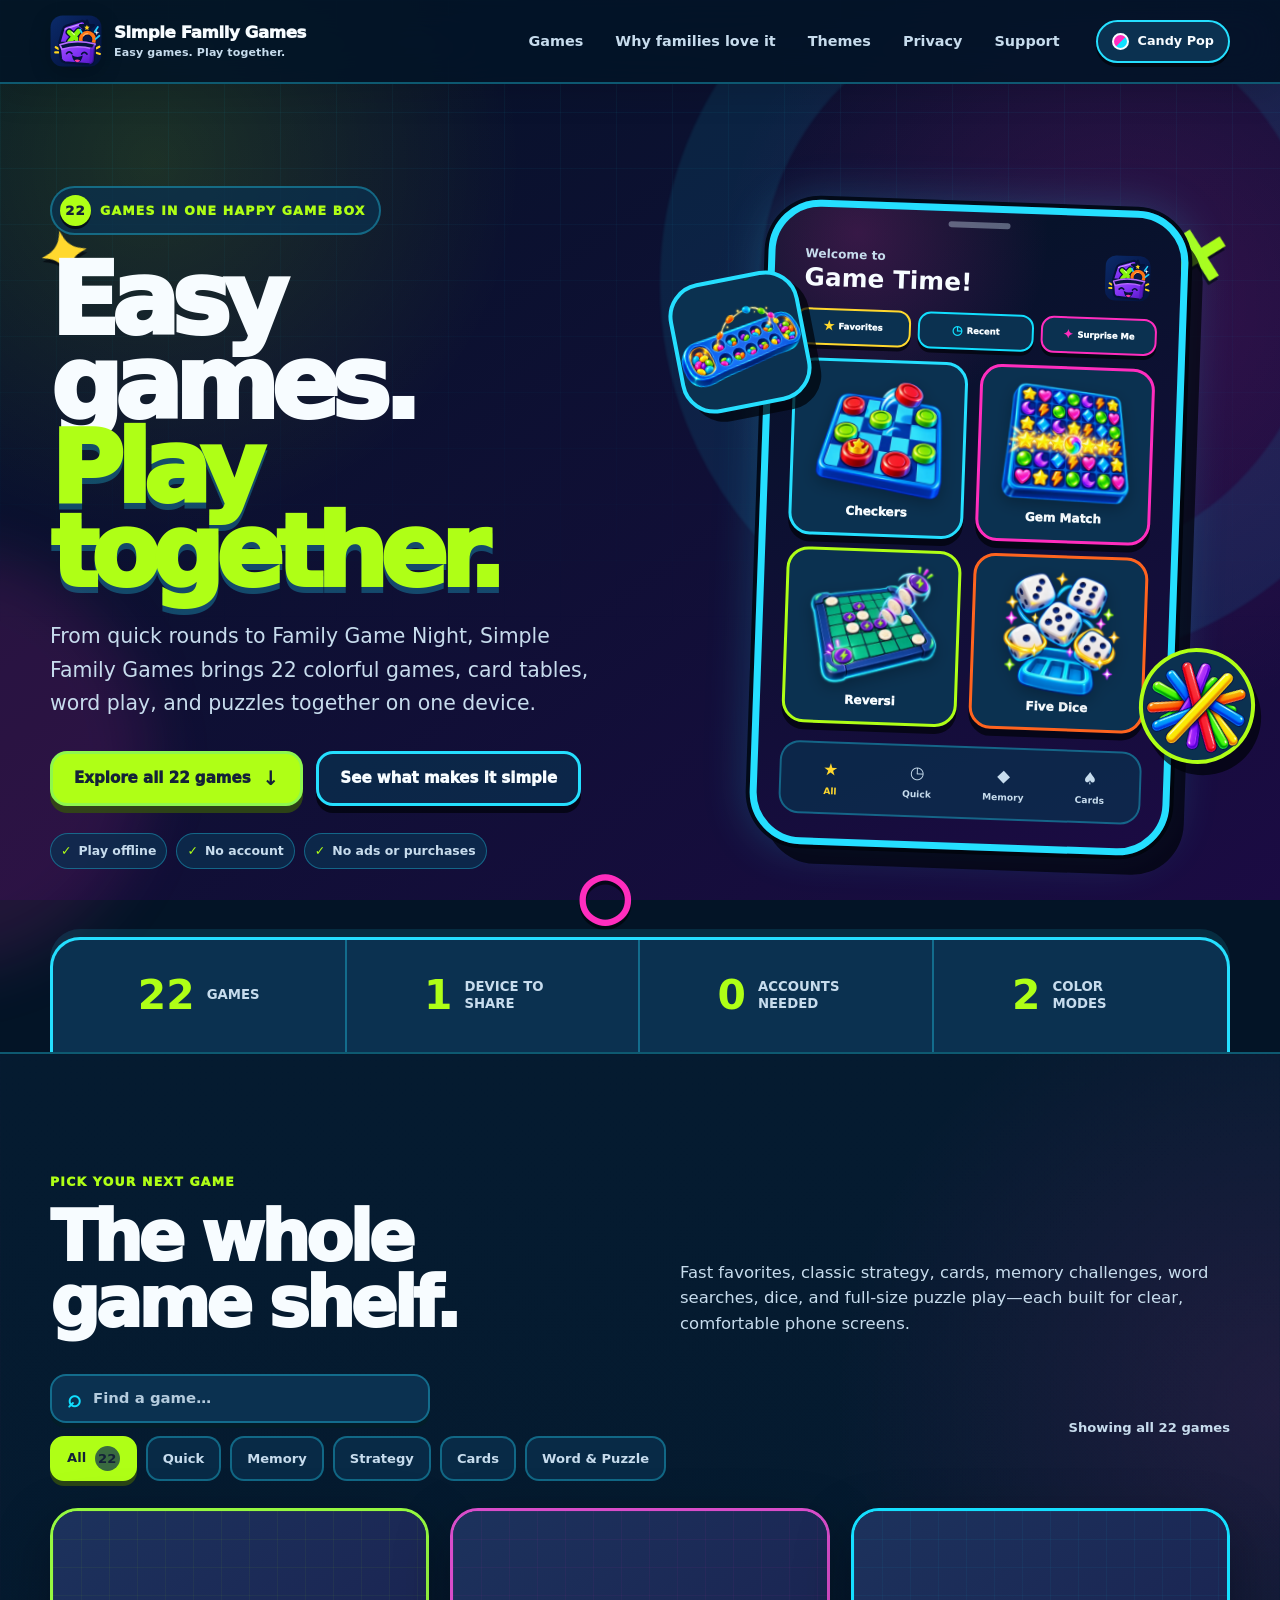
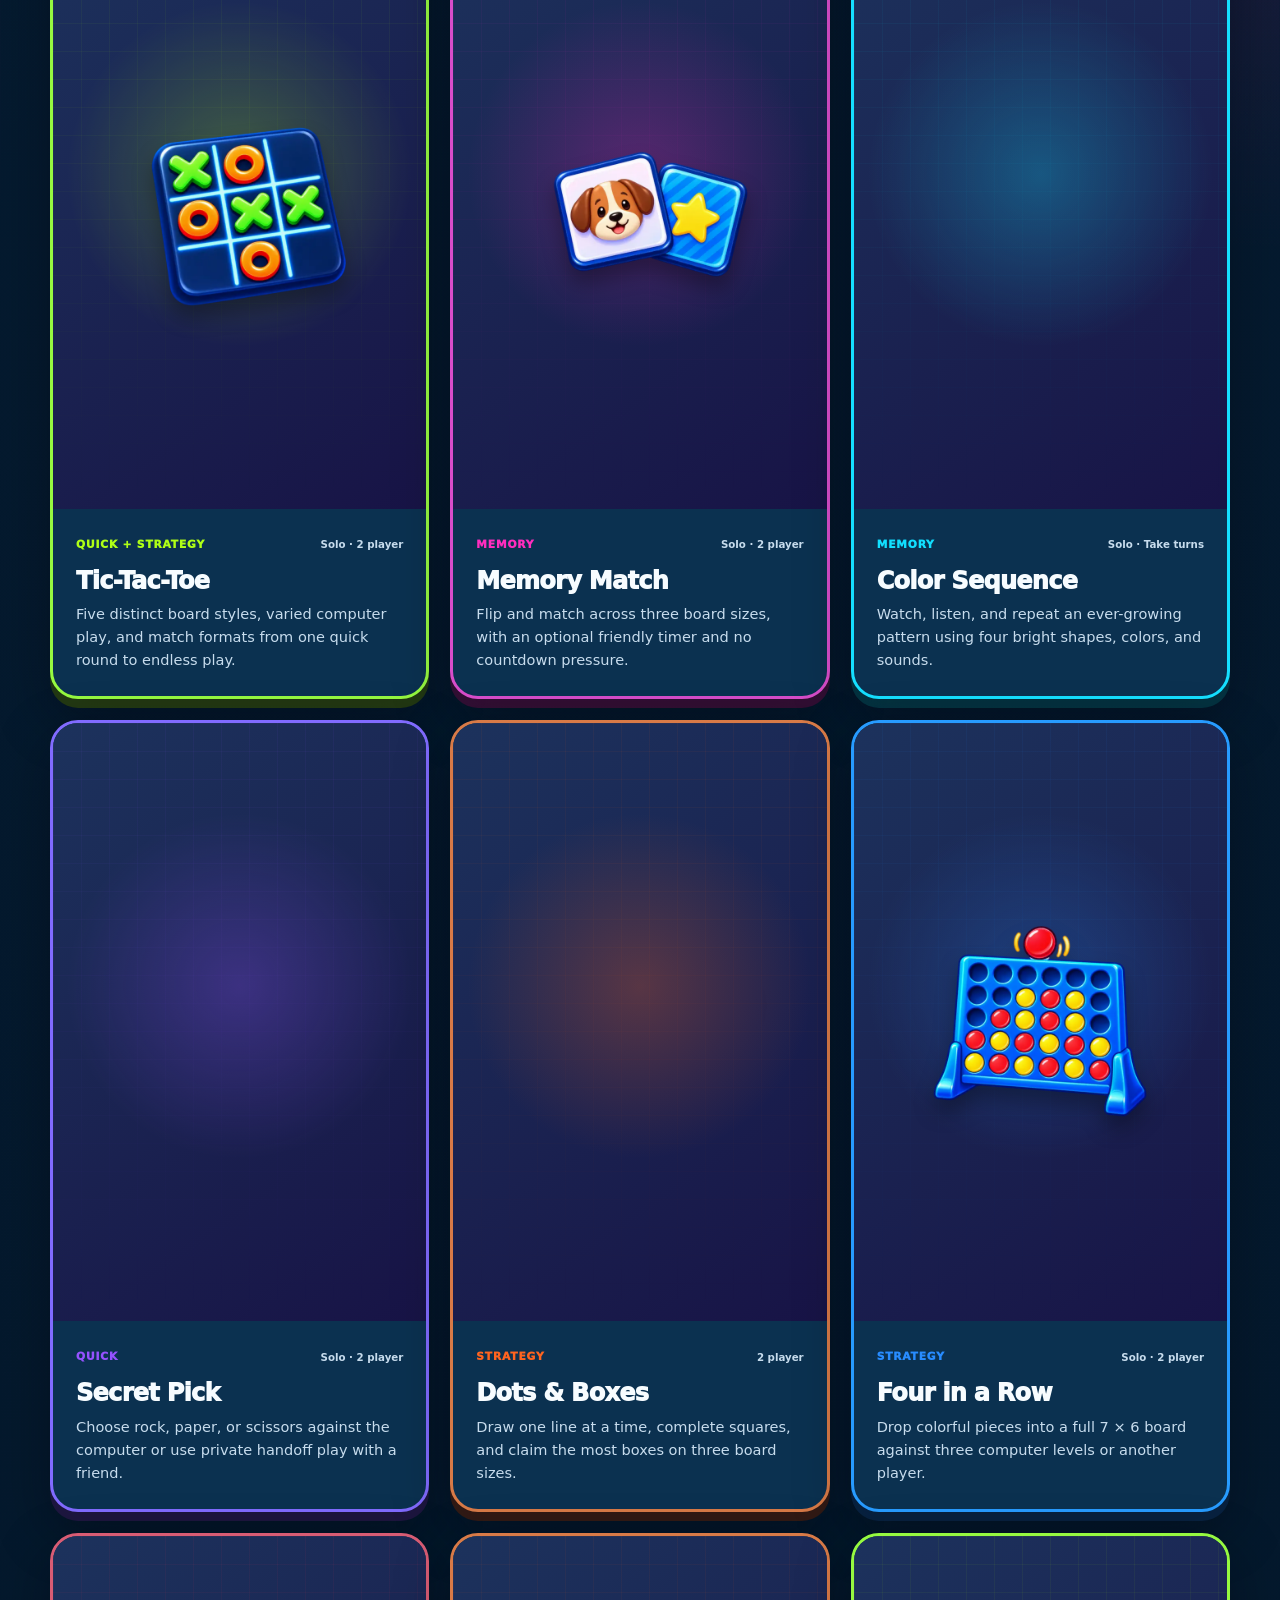
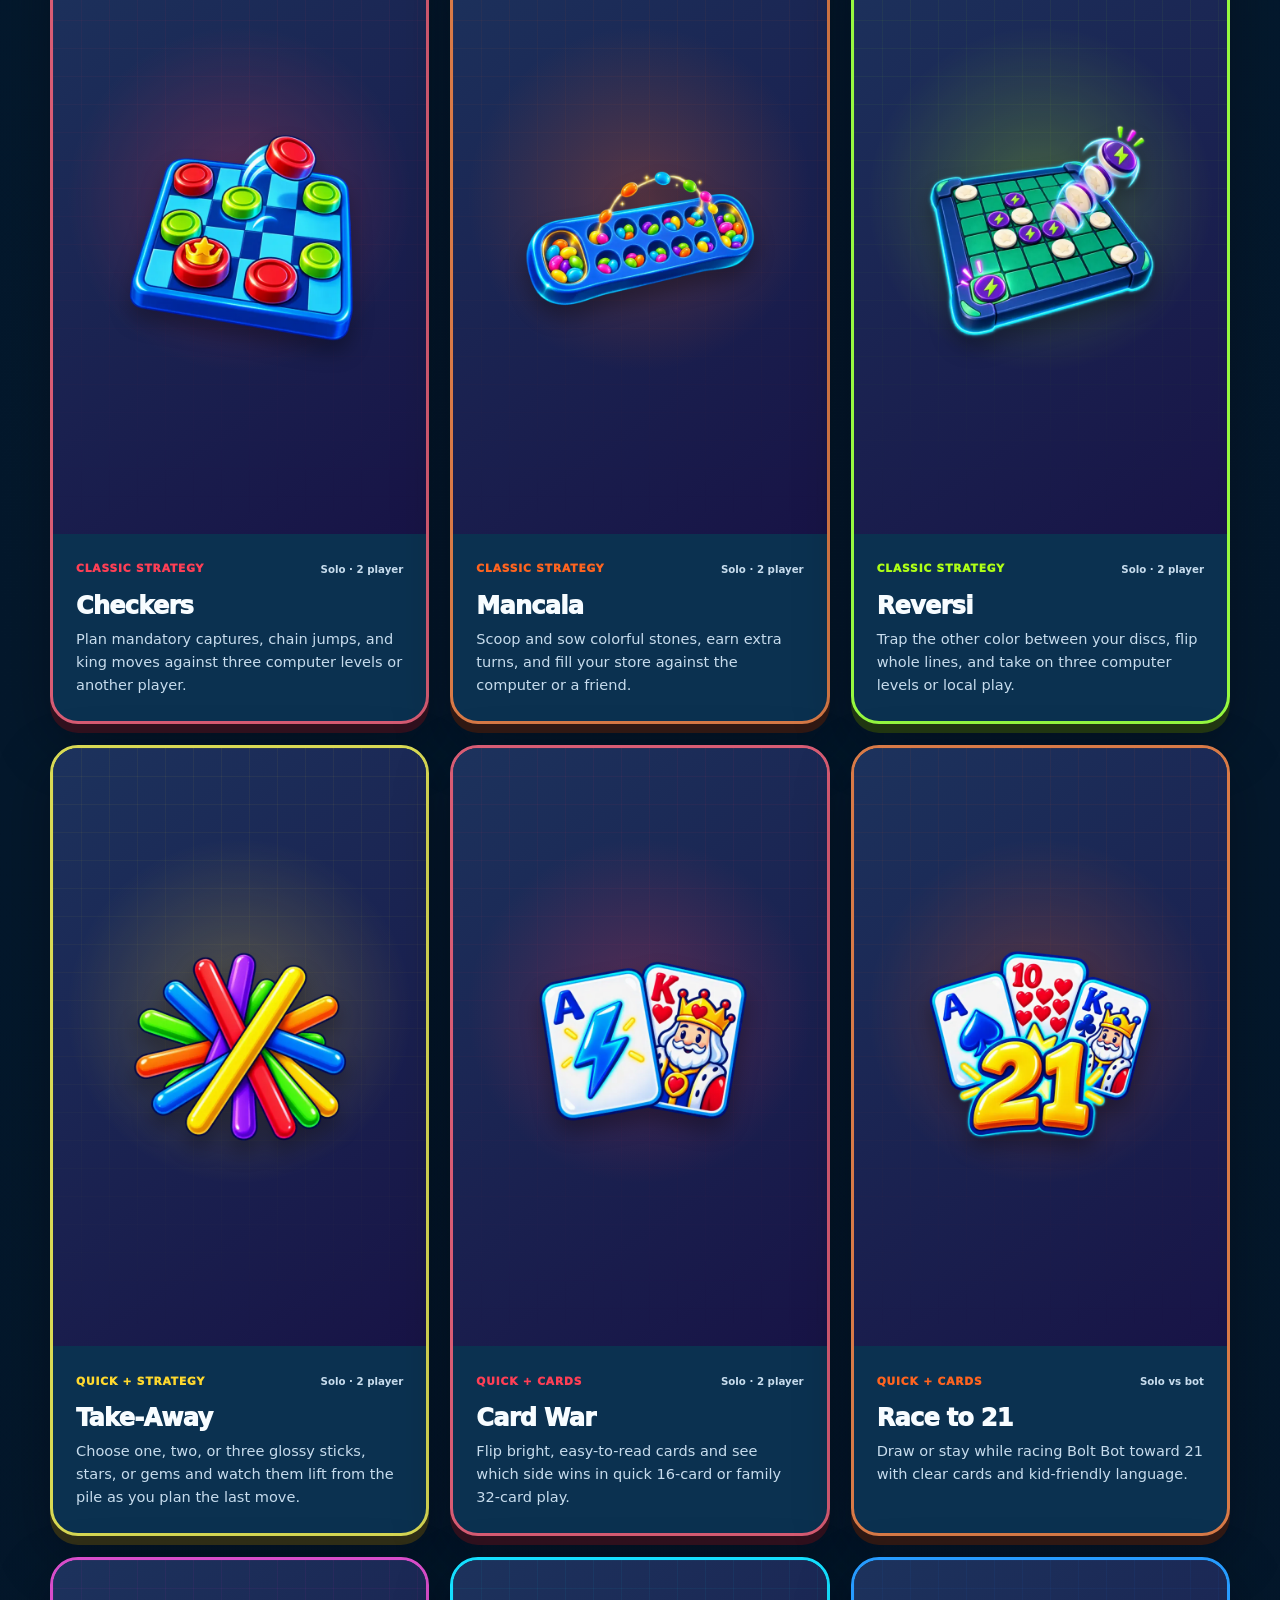
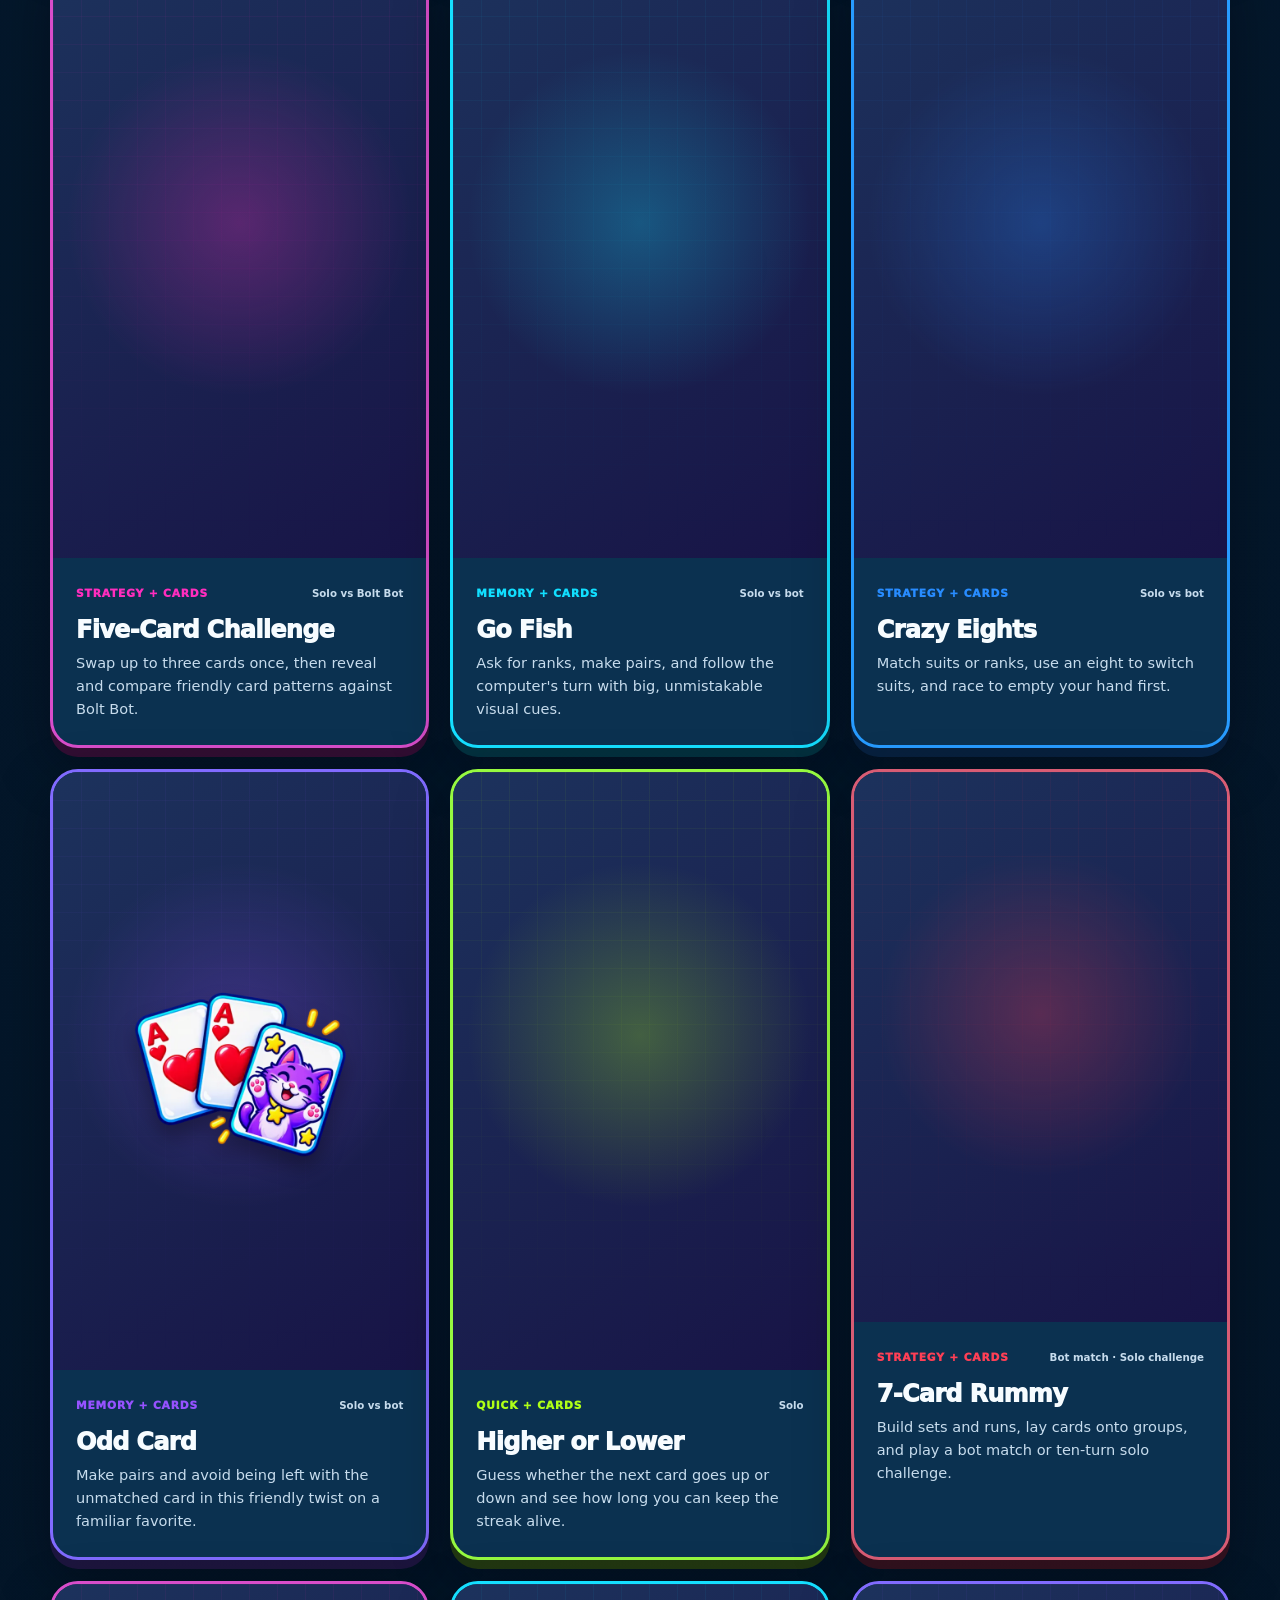
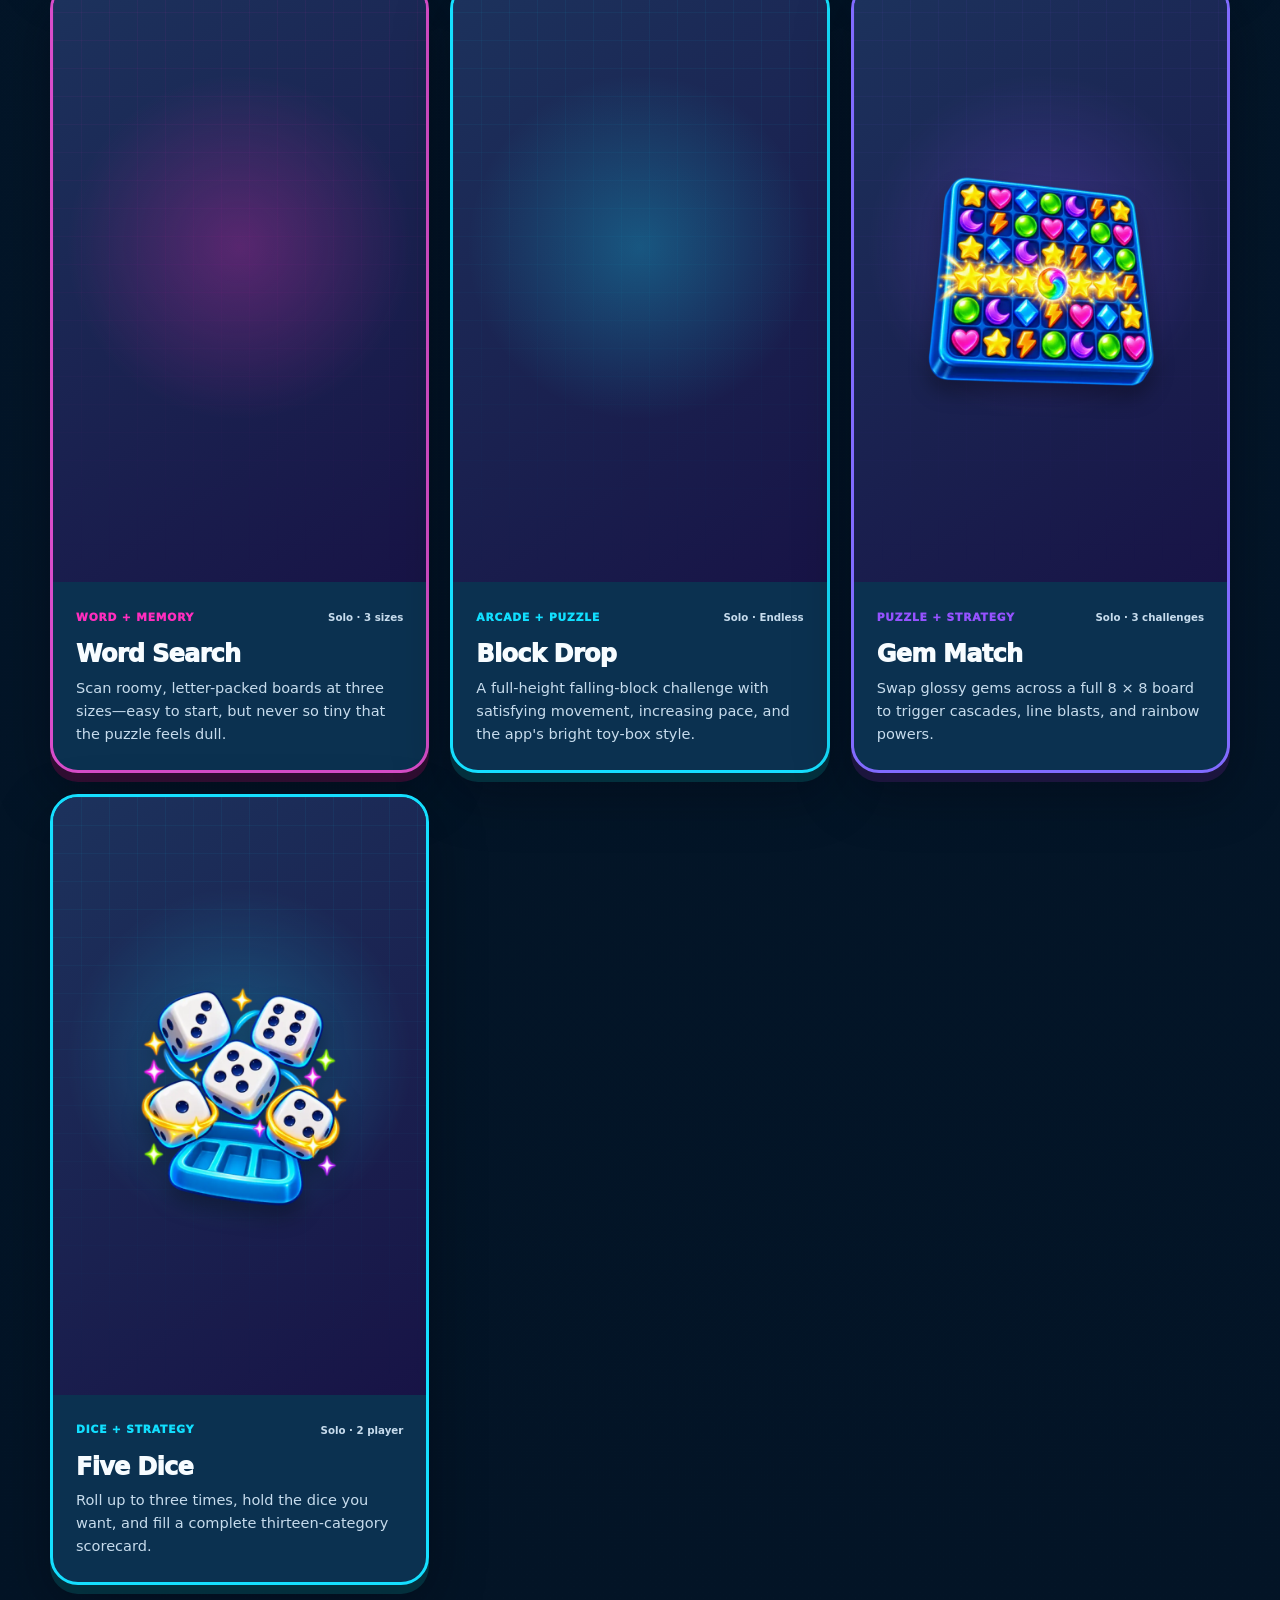
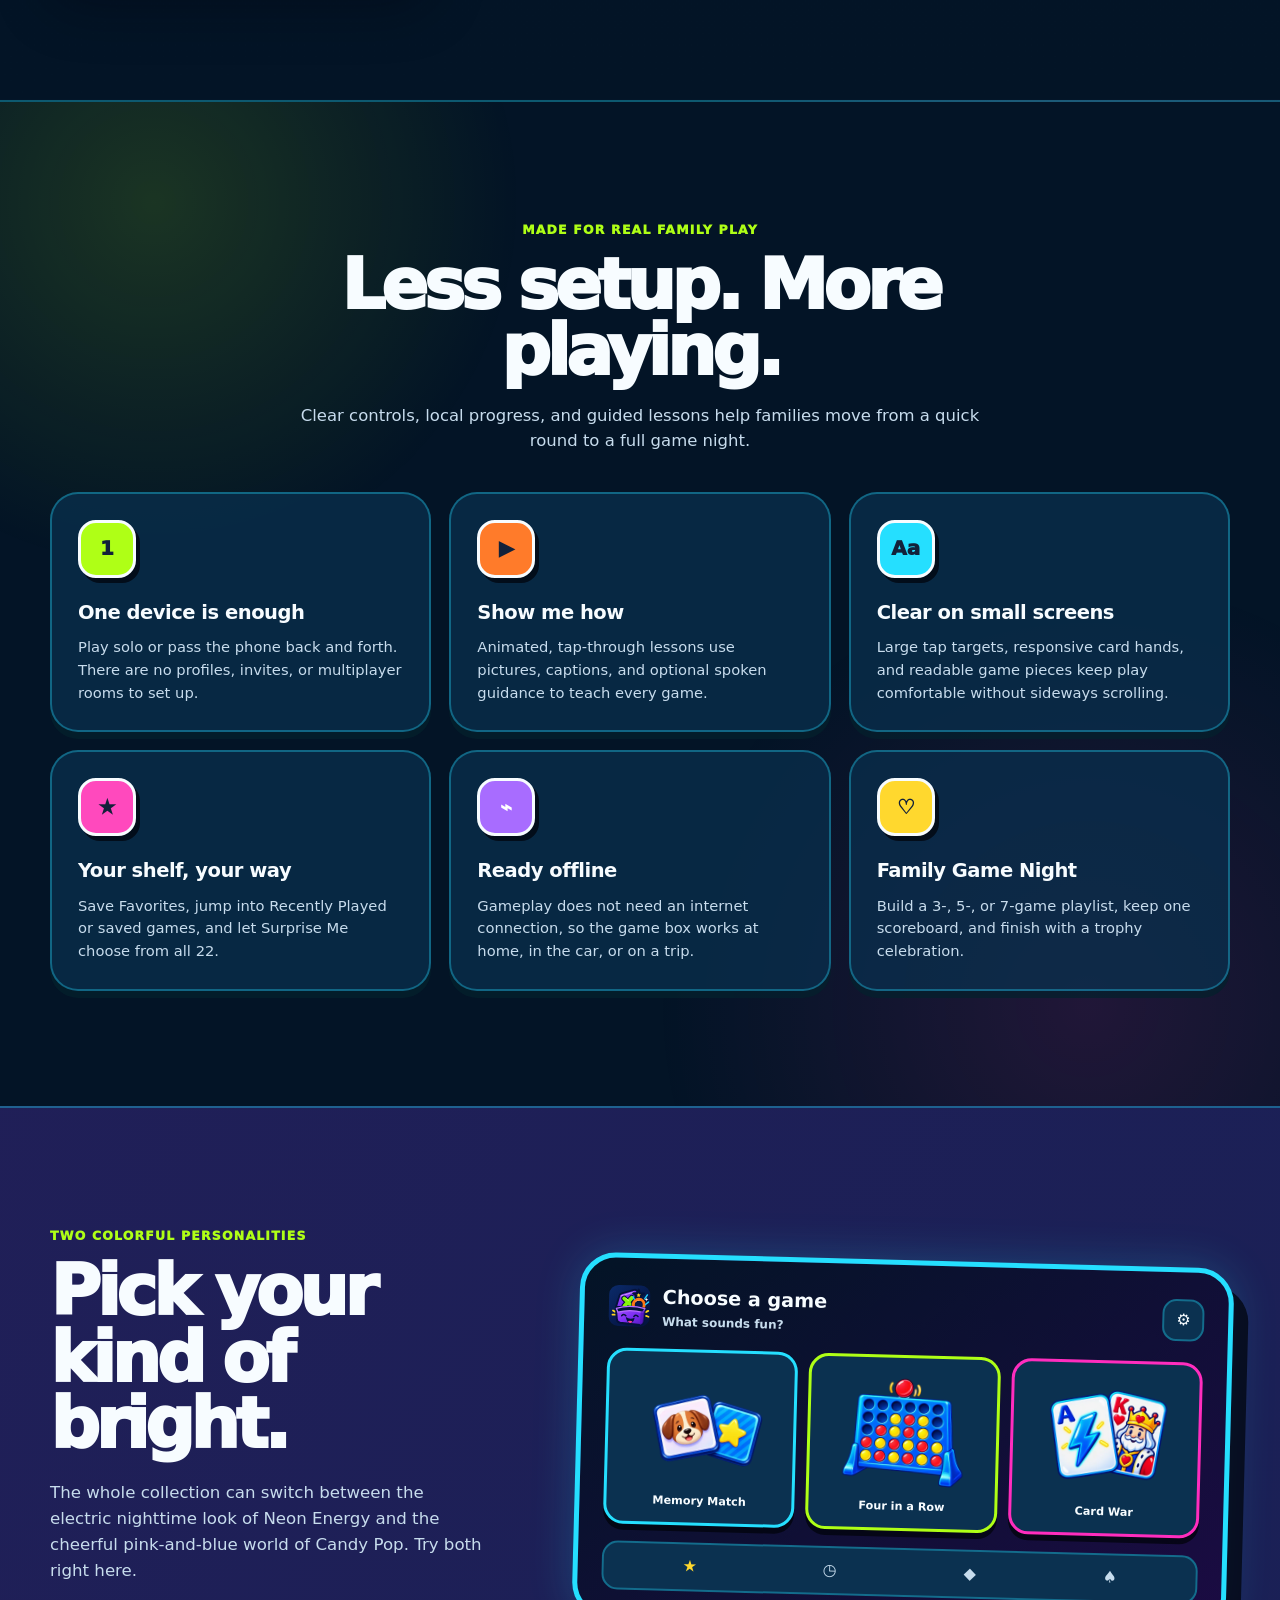
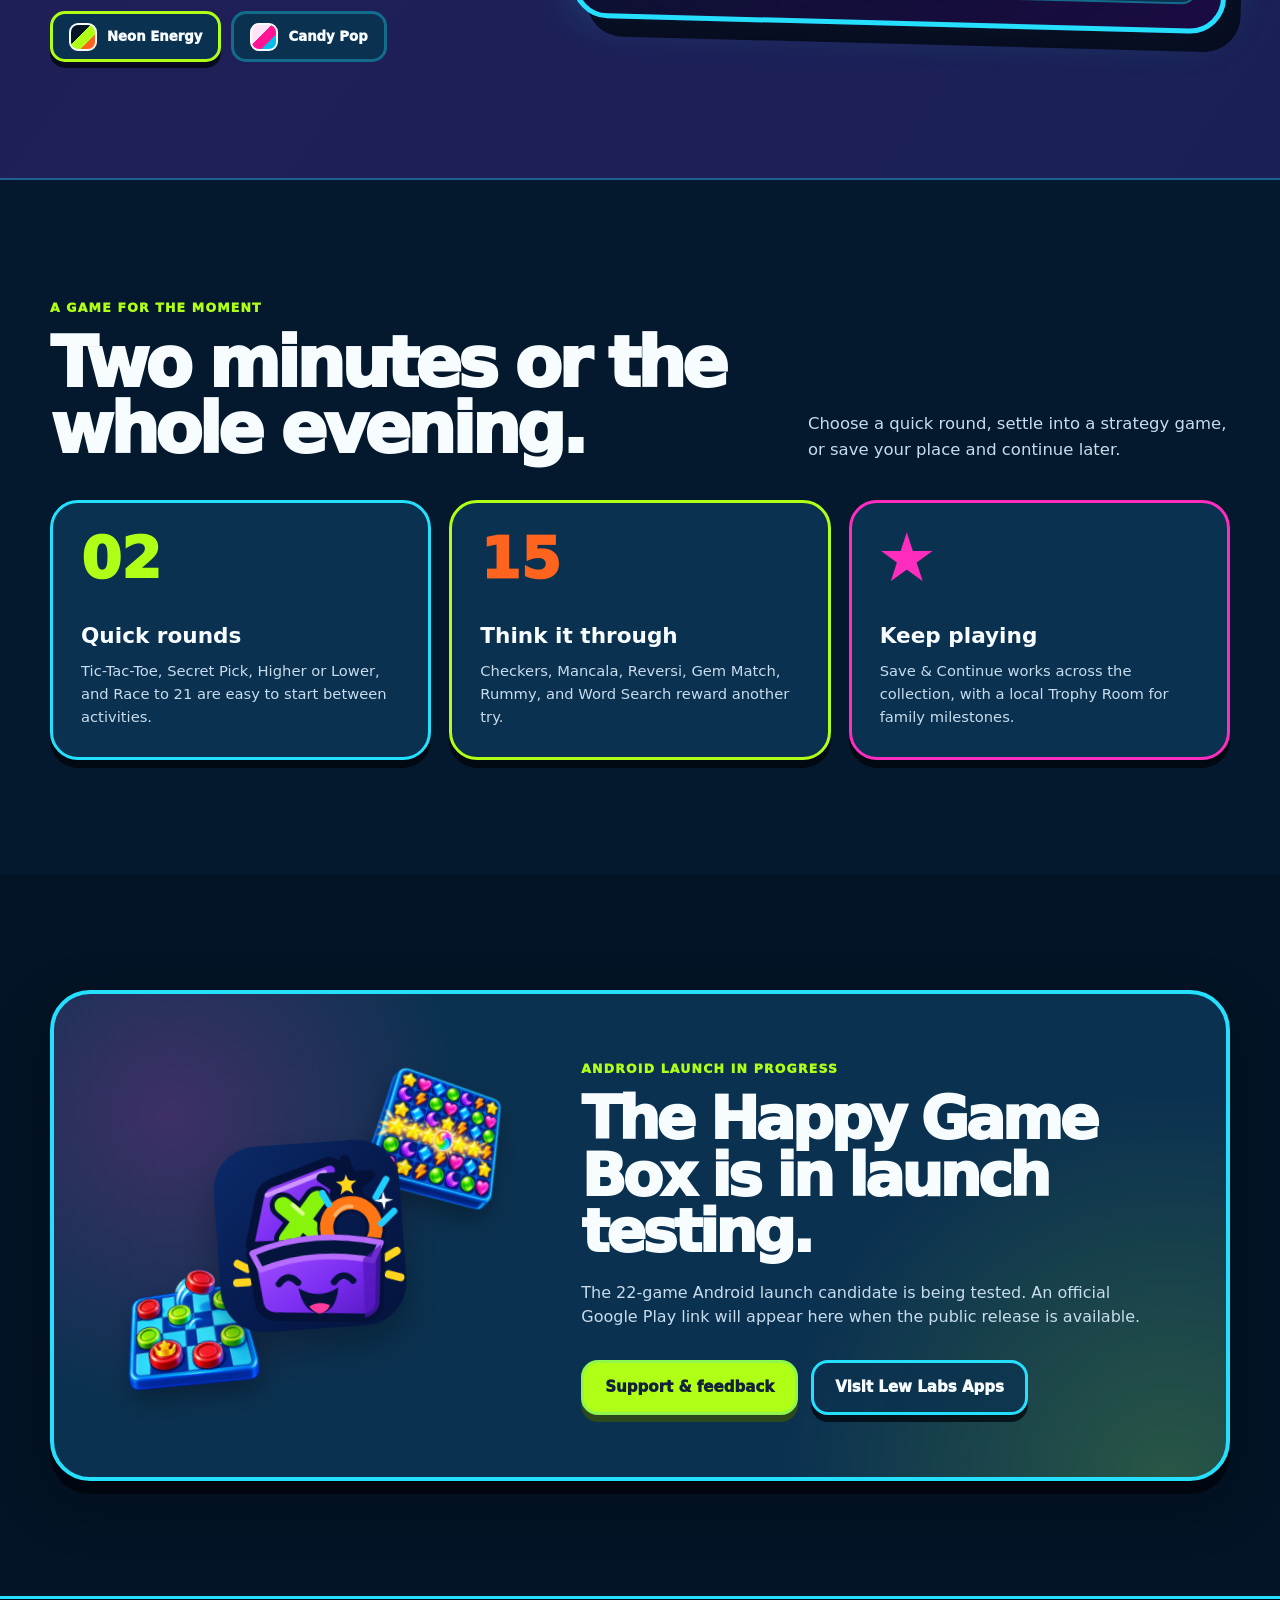
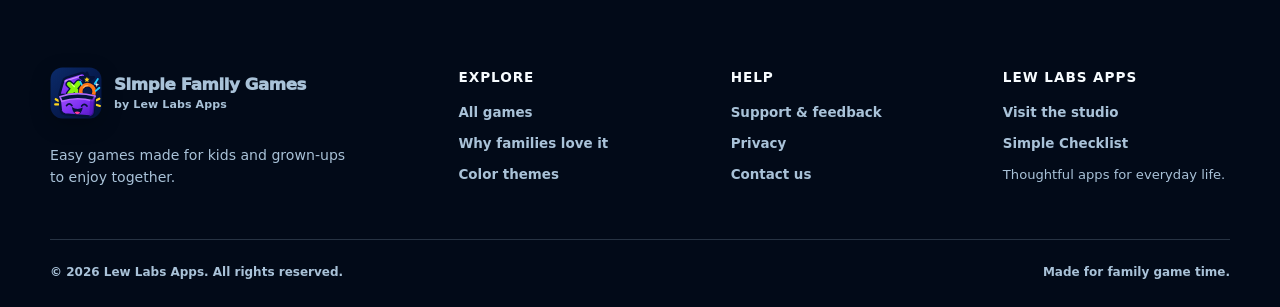
==== commit d893416d: "Restore and refresh Simple Family Games website" ====
--- a/index.html
+++ b/index.html
@@ -3,128 +3,357 @@
 <head>
   <meta charset="utf-8">
   <meta name="viewport" content="width=device-width,initial-scale=1">
-  <title>Simple Family Games — Easy games. Big family fun.</title>
-  <meta name="description" content="Simple Family Games is a cheerful, family-first collection of familiar games made for kids and grown-ups to play together on one device.">
-  <meta name="theme-color" content="#17172f">
+  <title>Simple Family Games — Easy games. Play together.</title>
+  <meta name="description" content="Twenty-two bright, easy-to-learn games for kids and grown-ups to enjoy together. Play solo or pass one Android device around—no account, ads, or internet required.">
+  <meta name="theme-color" content="#031426">
   <meta property="og:title" content="Simple Family Games">
-  <meta property="og:description" content="Easy games. Big family fun. Familiar games designed for kids and families to enjoy together.">
+  <meta property="og:description" content="Easy games. Play together. Twenty-two family-friendly games in one Happy Game Box.">
   <meta property="og:type" content="website">
   <meta property="og:url" content="https://simplefamilygames.com/">
+  <meta property="og:site_name" content="Simple Family Games">
   <link rel="canonical" href="https://simplefamilygames.com/">
   <link rel="icon" href="favicon.svg" type="image/svg+xml">
+  <link rel="manifest" href="site.webmanifest">
   <link rel="stylesheet" href="styles.css">
-  <script type="application/ld+json">{"@context":"https://schema.org","@type":"SoftwareApplication","name":"Simple Family Games","applicationCategory":"GameApplication","operatingSystem":"Android","description":"A family-first collection of familiar games designed for kids and grown-ups to play together on one device.","url":"https://simplefamilygames.com/","publisher":{"@type":"Organization","name":"Lew Labs Apps","url":"https://lewlabsapps.com/"}}</script>
+  <script type="application/ld+json">
+  {
+    "@context": "https://schema.org",
+    "@type": "SoftwareApplication",
+    "name": "Simple Family Games",
+    "softwareVersion": "1.7.0",
+    "applicationCategory": "GameApplication",
+    "operatingSystem": "Android",
+    "description": "A colorful collection of twenty-two family-friendly games for solo and local play on one device.",
+    "url": "https://simplefamilygames.com/",
+    "publisher": {
+      "@type": "Organization",
+      "name": "Lew Labs Apps",
+      "url": "https://lewlabsapps.com/"
+    },
+    "featureList": [
+      "22 family-friendly games",
+      "Solo and local pass-and-play modes",
+      "Favorites, recently played, and Surprise Me shortcuts",
+      "Offline play",
+      "No account required",
+      "No ads or in-app purchases",
+      "Optional spoken game guides"
+    ]
+  }
+  </script>
 </head>
-<body>
-  <header class="site-header">
-    <div class="container nav">
+<body data-theme="neon">
+  <a class="skip-link" href="#main-content">Skip to the games</a>
+
+  <header class="site-header" data-site-header>
+    <div class="shell nav-wrap">
       <a class="brand" href="index.html" aria-label="Simple Family Games home">
-        <img class="brand-logo" src="favicon.svg" alt="">
-        <span>Simple Family Games</span>
+        <img class="brand-mark" src="favicon.svg" alt="" width="52" height="52">
+        <span class="brand-copy"><strong>Simple Family Games</strong><small>Easy games. Play together.</small></span>
       </a>
-      <nav class="nav-links" aria-label="Main navigation">
+
+      <button class="menu-button" type="button" aria-expanded="false" aria-controls="site-nav" data-menu-button>
+        <span></span><span></span><span></span><b class="sr-only">Open menu</b>
+      </button>
+
+      <nav class="nav-links" id="site-nav" aria-label="Main navigation" data-site-nav>
         <a href="#games">Games</a>
-        <a href="#family-first">Family first</a>
+        <a href="#family-first">Why families love it</a>
+        <a href="#themes">Themes</a>
         <a href="privacy.html">Privacy</a>
         <a href="support.html">Support</a>
       </nav>
+
+      <button class="theme-switch" type="button" data-theme-toggle aria-label="Switch to Candy Pop colors">
+        <span class="theme-switch-dot" aria-hidden="true"></span>
+        <span data-theme-label>Candy Pop</span>
+      </button>
     </div>
   </header>
 
-  <main>
-    <section class="hero">
-      <div class="container hero-grid">
+  <main id="main-content">
+    <section class="hero" aria-labelledby="hero-title">
+      <div class="hero-spark hero-spark-one" aria-hidden="true">✦</div>
+      <div class="hero-spark hero-spark-two" aria-hidden="true">×</div>
+      <div class="hero-spark hero-spark-three" aria-hidden="true">○</div>
+      <div class="shell hero-grid">
         <div class="hero-copy">
-          <span class="eyebrow">From Lew Labs Apps</span>
-          <h1>Easy games.<br><span>Big family fun.</span></h1>
-          <p class="lede">A cheerful collection of familiar games that kids can understand quickly and families can enjoy together on one device.</p>
-          <div class="actions">
-            <a class="btn btn-primary" href="#games">See the games</a>
-            <a class="btn btn-secondary" href="#coming-soon">What’s coming</a>
-          </div>
-          <div class="trust-row" aria-label="Product highlights">
-            <span>✓ Offline-first</span><span>✓ No account needed</span><span>✓ Family-friendly</span>
-          </div>
-        </div>
-
-        <div class="hero-art" aria-label="Simple Family Games Happy Game Box artwork">
-          <div class="burst burst-one"></div><div class="burst burst-two"></div>
-          <div class="game-box">
-            <div class="box-top"><span class="mini-x">×</span><span class="mini-o">○</span></div>
-            <div class="happy-face"><span></span><span></span><i></i></div>
-            <div class="game-grid" aria-hidden="true">
-              <b>×</b><b>○</b><b>×</b><b>○</b><b>×</b><b>○</b><b>×</b><b>○</b><b>×</b>
-            </div>
-          </div>
-          <div class="float-chip chip-a">★</div><div class="float-chip chip-b">+1</div><div class="float-chip chip-c">☺</div>
-        </div>
-      </div>
-    </section>
-
-    <section class="section games-section" id="games">
-      <div class="container">
-        <div class="section-heading"><div><span class="eyebrow">Game shelf</span><h2>Start simple. Keep adding fun.</h2></div><p>Each game is designed for quick setup, clear controls, and play that works for both kids and grown-ups.</p></div>
-        <div class="game-cards">
-          <article class="game-card featured-card">
-            <div class="game-card-icon ttt-icon"><span>×</span><span>○</span><span>×</span><span>○</span></div>
-            <div class="status">First release</div>
-            <h3>Tic-Tac-Toe</h3>
-            <p>Play against the computer or pass the device back and forth. Choose Easy, Medium, or Hard and play a Quick Match, Best of 3, or Best of 5.</p>
-            <ul><li>1-player or local 2-player</li><li>Three computer difficulty levels</li><li>Match scoring and rematches</li></ul>
-          </article>
-          <article class="game-card">
-            <div class="game-card-icon memory-icon"><span>★</span><span>?</span><span>★</span><span>?</span></div>
-            <div class="status status-next">Up next</div>
-            <h3>Memory Match</h3>
-            <p>Flip, remember, and match. A familiar family game planned as the next module after the first release.</p>
-            <ul><li>Shared themes and settings</li><li>Simple local achievements</li><li>No account required</li></ul>
-          </article>
-          <article class="game-card future-card" id="coming-soon">
-            <div class="game-card-icon future-icon"><span>•</span><span>•</span><span>•</span><span>•</span></div>
-            <div class="status status-future">Future shelf</div>
-            <h3>More family games</h3>
-            <p>The collection is built to grow carefully, without turning the app into a cluttered game store.</p>
-            <ul><li>Dots &amp; Boxes</li><li>Four-in-a-row style play</li><li>Number and word games</li></ul>
-          </article>
-        </div>
-      </div>
-    </section>
-
-    <section class="section theme-section">
-      <div class="container theme-grid">
-        <div><span class="eyebrow">Two personalities</span><h2>Pick your kind of bright.</h2><p class="section-copy">The app’s visual system is built around two playful modes: a punchy neon look and a candy-bright palette. Both keep the same large controls and clear game layout.</p></div>
-        <div class="theme-previews">
-          <div class="theme-preview neon"><div class="theme-title">Neon Energy</div><div class="swatches"><i></i><i></i><i></i><i></i></div><div class="theme-board"><b>×</b><b>○</b><b>×</b><b>○</b></div></div>
-          <div class="theme-preview candy"><div class="theme-title">Candy Pop</div><div class="swatches"><i></i><i></i><i></i><i></i></div><div class="theme-board"><b>○</b><b>×</b><b>○</b><b>×</b></div></div>
-        </div>
-      </div>
-    </section>
-
-    <section class="section" id="family-first">
-      <div class="container">
-        <div class="section-heading"><div><span class="eyebrow">Designed for families</span><h2>Less setup. More playing.</h2></div><p>The goal is simple: make familiar games easy to start, pleasant to share, and comfortable for younger players.</p></div>
+          <div class="kicker"><span>22</span> games in one Happy Game Box</div>
+          <h1 id="hero-title">Easy games.<br><em>Play together.</em></h1>
+          <p>From quick rounds to Family Game Night, Simple Family Games brings 22 colorful games, card tables, word play, and puzzles together on one device.</p>
+          <div class="hero-actions">
+            <a class="button button-primary" href="#games"><span>Explore all 22 games</span><b aria-hidden="true">↓</b></a>
+            <a class="button button-ghost" href="#family-first">See what makes it simple</a>
+          </div>
+          <div class="trust-chips" aria-label="App highlights">
+            <span><b aria-hidden="true">✓</b> Play offline</span>
+            <span><b aria-hidden="true">✓</b> No account</span>
+            <span><b aria-hidden="true">✓</b> No ads or purchases</span>
+          </div>
+        </div>
+
+        <div class="hero-showcase" aria-label="Illustration of the Simple Family Games collection">
+          <div class="floating-art floating-art-left" aria-hidden="true"><img src="assets/game-art/mancala.webp" alt="" width="180" height="180"></div>
+          <div class="floating-art floating-art-right" aria-hidden="true"><img src="assets/game-art/take_away.webp" alt="" width="160" height="160"></div>
+          <div class="app-device">
+            <div class="device-speaker" aria-hidden="true"></div>
+            <div class="device-topbar">
+              <div><span>Welcome to</span><strong>Game Time!</strong></div>
+              <img src="favicon.svg" alt="" width="46" height="46">
+            </div>
+            <div class="device-shortcuts" aria-hidden="true">
+              <span>★ <small>Favorites</small></span>
+              <span>◷ <small>Recent</small></span>
+              <span>✦ <small>Surprise Me</small></span>
+            </div>
+            <div class="device-grid">
+              <div class="device-game"><img src="assets/game-art/checkers.webp" alt="" width="130" height="130"><span>Checkers</span></div>
+              <div class="device-game"><img src="assets/game-art/gem_match.webp" alt="" width="130" height="130"><span>Gem Match</span></div>
+              <div class="device-game"><img src="assets/game-art/reversi.webp" alt="" width="130" height="130"><span>Reversi</span></div>
+              <div class="device-game"><img src="assets/game-art/five_dice.webp" alt="" width="130" height="130"><span>Five Dice</span></div>
+            </div>
+            <div class="device-tabs" aria-hidden="true"><span class="active">★<small>All</small></span><span>◷<small>Quick</small></span><span>◆<small>Memory</small></span><span>♠<small>Cards</small></span></div>
+          </div>
+        </div>
+      </div>
+
+      <div class="shell hero-stats" aria-label="Simple Family Games at a glance">
+        <div><strong>22</strong><span>games</span></div>
+        <div><strong>1</strong><span>device to share</span></div>
+        <div><strong>0</strong><span>accounts needed</span></div>
+        <div><strong>2</strong><span>color modes</span></div>
+      </div>
+    </section>
+
+    <section class="section games-section" id="games" aria-labelledby="games-title">
+      <div class="shell">
+        <div class="section-heading">
+          <div>
+            <span class="section-kicker">Pick your next game</span>
+            <h2 id="games-title">The whole game shelf.</h2>
+          </div>
+          <p>Fast favorites, classic strategy, cards, memory challenges, word searches, dice, and full-size puzzle play—each built for clear, comfortable phone screens.</p>
+        </div>
+
+        <div class="game-toolbar">
+          <div class="game-tools">
+            <label class="game-search">
+              <span aria-hidden="true">⌕</span>
+              <span class="sr-only">Search the game collection</span>
+              <input type="search" placeholder="Find a game…" autocomplete="off" data-game-search>
+            </label>
+            <div class="filter-row" role="group" aria-label="Filter games">
+              <button class="filter-button active" type="button" data-filter="all" aria-pressed="true">All <span>22</span></button>
+              <button class="filter-button" type="button" data-filter="quick" aria-pressed="false">Quick</button>
+              <button class="filter-button" type="button" data-filter="memory" aria-pressed="false">Memory</button>
+              <button class="filter-button" type="button" data-filter="strategy" aria-pressed="false">Strategy</button>
+              <button class="filter-button" type="button" data-filter="cards" aria-pressed="false">Cards</button>
+              <button class="filter-button" type="button" data-filter="puzzle" aria-pressed="false">Word &amp; Puzzle</button>
+            </div>
+          </div>
+          <p class="filter-status" aria-live="polite" data-filter-status>Showing all 22 games</p>
+        </div>
+
+        <div class="game-grid" data-game-grid>
+          <article class="game-card tone-lime" data-categories="quick strategy">
+            <div class="game-art"><img src="assets/game-art/tic_tac_toe.webp" alt="Glossy neon Tic-Tac-Toe board" width="560" height="560" loading="lazy" decoding="async"></div>
+            <div class="game-content"><div class="game-meta"><span>Quick + Strategy</span><b>Solo · 2 player</b></div><h3>Tic-Tac-Toe</h3><p>Five distinct board styles, varied computer play, and match formats from one quick round to endless play.</p></div>
+          </article>
+
+          <article class="game-card tone-pink" data-categories="memory">
+            <div class="game-art"><img src="assets/game-art/memory_match.webp" alt="Glossy Memory Match cards with a puppy and star" width="560" height="560" loading="lazy" decoding="async"></div>
+            <div class="game-content"><div class="game-meta"><span>Memory</span><b>Solo · 2 player</b></div><h3>Memory Match</h3><p>Flip and match across three board sizes, with an optional friendly timer and no countdown pressure.</p></div>
+          </article>
+
+          <article class="game-card tone-cyan" data-categories="memory">
+            <div class="game-art"><img src="assets/game-art/color_sequence.webp" alt="Four glossy colored Color Sequence buttons" width="560" height="560" loading="lazy" decoding="async"></div>
+            <div class="game-content"><div class="game-meta"><span>Memory</span><b>Solo · Take turns</b></div><h3>Color Sequence</h3><p>Watch, listen, and repeat an ever-growing pattern using four bright shapes, colors, and sounds.</p></div>
+          </article>
+
+          <article class="game-card tone-purple" data-categories="quick">
+            <div class="game-art"><img src="assets/game-art/secret_pick.webp" alt="Glowing purple Secret Pick mystery box" width="560" height="560" loading="lazy" decoding="async"></div>
+            <div class="game-content"><div class="game-meta"><span>Quick</span><b>Solo · 2 player</b></div><h3>Secret Pick</h3><p>Choose rock, paper, or scissors against the computer or use private handoff play with a friend.</p></div>
+          </article>
+
+          <article class="game-card tone-orange" data-categories="strategy">
+            <div class="game-art"><img src="assets/game-art/dots_and_boxes.webp" alt="Colorful Dots and Boxes grid with a pencil" width="560" height="560" loading="lazy" decoding="async"></div>
+            <div class="game-content"><div class="game-meta"><span>Strategy</span><b>2 player</b></div><h3>Dots &amp; Boxes</h3><p>Draw one line at a time, complete squares, and claim the most boxes on three board sizes.</p></div>
+          </article>
+
+          <article class="game-card tone-blue" data-categories="strategy">
+            <div class="game-art"><img src="assets/game-art/four_in_a_row.webp" alt="Glossy blue Four in a Row game board" width="560" height="560" loading="lazy" decoding="async"></div>
+            <div class="game-content"><div class="game-meta"><span>Strategy</span><b>Solo · 2 player</b></div><h3>Four in a Row</h3><p>Drop colorful pieces into a full 7 × 6 board against three computer levels or another player.</p></div>
+          </article>
+
+          <article class="game-card tone-red" data-categories="strategy">
+            <div class="game-art"><img src="assets/game-art/checkers.webp" alt="Raised red and navy Checkers pieces on a beveled board" width="560" height="560" loading="lazy" decoding="async"></div>
+            <div class="game-content"><div class="game-meta"><span>Classic Strategy</span><b>Solo · 2 player</b></div><h3>Checkers</h3><p>Plan mandatory captures, chain jumps, and king moves against three computer levels or another player.</p></div>
+          </article>
+
+          <article class="game-card tone-orange" data-categories="strategy">
+            <div class="game-art"><img src="assets/game-art/mancala.webp" alt="Rounded Mancala board filled with bright glass stones" width="560" height="560" loading="lazy" decoding="async"></div>
+            <div class="game-content"><div class="game-meta"><span>Classic Strategy</span><b>Solo · 2 player</b></div><h3>Mancala</h3><p>Scoop and sow colorful stones, earn extra turns, and fill your store against the computer or a friend.</p></div>
+          </article>
+
+          <article class="game-card tone-lime" data-categories="strategy">
+            <div class="game-art"><img src="assets/game-art/reversi.webp" alt="Glossy light and dark Reversi discs flipping across a green board" width="560" height="560" loading="lazy" decoding="async"></div>
+            <div class="game-content"><div class="game-meta"><span>Classic Strategy</span><b>Solo · 2 player</b></div><h3>Reversi</h3><p>Trap the other color between your discs, flip whole lines, and take on three computer levels or local play.</p></div>
+          </article>
+
+          <article class="game-card tone-yellow" data-categories="quick strategy">
+            <div class="game-art"><img src="assets/game-art/take_away.webp" alt="Pile of bright glossy Take-Away sticks" width="560" height="560" loading="lazy" decoding="async"></div>
+            <div class="game-content"><div class="game-meta"><span>Quick + Strategy</span><b>Solo · 2 player</b></div><h3>Take-Away</h3><p>Choose one, two, or three glossy sticks, stars, or gems and watch them lift from the pile as you plan the last move.</p></div>
+          </article>
+
+          <article class="game-card tone-red" data-categories="quick cards">
+            <div class="game-art"><img src="assets/game-art/card_war.webp" alt="Glossy playing cards for Card War" width="560" height="560" loading="lazy" decoding="async"></div>
+            <div class="game-content"><div class="game-meta"><span>Quick + Cards</span><b>Solo · 2 player</b></div><h3>Card War</h3><p>Flip bright, easy-to-read cards and see which side wins in quick 16-card or family 32-card play.</p></div>
+          </article>
+
+          <article class="game-card tone-orange" data-categories="quick cards">
+            <div class="game-art"><img src="assets/game-art/twenty_one_challenge.webp" alt="Race to 21 playing cards and bright number 21" width="560" height="560" loading="lazy" decoding="async"></div>
+            <div class="game-content"><div class="game-meta"><span>Quick + Cards</span><b>Solo vs bot</b></div><h3>Race to 21</h3><p>Draw or stay while racing Bolt Bot toward 21 with clear cards and kid-friendly language.</p></div>
+          </article>
+
+          <article class="game-card tone-pink" data-categories="strategy cards">
+            <div class="game-art"><img src="assets/game-art/five_card_challenge.webp" alt="A glossy five-card hand with colorful arrows" width="560" height="560" loading="lazy" decoding="async"></div>
+            <div class="game-content"><div class="game-meta"><span>Strategy + Cards</span><b>Solo vs Bolt Bot</b></div><h3>Five-Card Challenge</h3><p>Swap up to three cards once, then reveal and compare friendly card patterns against Bolt Bot.</p></div>
+          </article>
+
+          <article class="game-card tone-cyan" data-categories="memory strategy cards">
+            <div class="game-art"><img src="assets/game-art/go_fish.webp" alt="Happy blue fish swimming between playing cards" width="560" height="560" loading="lazy" decoding="async"></div>
+            <div class="game-content"><div class="game-meta"><span>Memory + Cards</span><b>Solo vs bot</b></div><h3>Go Fish</h3><p>Ask for ranks, make pairs, and follow the computer's turn with big, unmistakable visual cues.</p></div>
+          </article>
+
+          <article class="game-card tone-blue" data-categories="strategy cards">
+            <div class="game-art"><img src="assets/game-art/crazy_eights.webp" alt="Glossy Crazy Eights card and colorful suit symbols" width="560" height="560" loading="lazy" decoding="async"></div>
+            <div class="game-content"><div class="game-meta"><span>Strategy + Cards</span><b>Solo vs bot</b></div><h3>Crazy Eights</h3><p>Match suits or ranks, use an eight to switch suits, and race to empty your hand first.</p></div>
+          </article>
+
+          <article class="game-card tone-purple" data-categories="memory cards">
+            <div class="game-art"><img src="assets/game-art/odd_card.webp" alt="Playing cards including a playful purple cat card" width="560" height="560" loading="lazy" decoding="async"></div>
+            <div class="game-content"><div class="game-meta"><span>Memory + Cards</span><b>Solo vs bot</b></div><h3>Odd Card</h3><p>Make pairs and avoid being left with the unmatched card in this friendly twist on a familiar favorite.</p></div>
+          </article>
+
+          <article class="game-card tone-lime" data-categories="quick cards">
+            <div class="game-art"><img src="assets/game-art/higher_lower.webp" alt="Playing cards with bright higher and lower arrows" width="560" height="560" loading="lazy" decoding="async"></div>
+            <div class="game-content"><div class="game-meta"><span>Quick + Cards</span><b>Solo</b></div><h3>Higher or Lower</h3><p>Guess whether the next card goes up or down and see how long you can keep the streak alive.</p></div>
+          </article>
+
+          <article class="game-card tone-red" data-categories="strategy cards">
+            <div class="game-art"><img src="assets/game-art/seven_card_rummy.webp" alt="A colorful seven-card Rummy table" width="512" height="512" loading="lazy" decoding="async"></div>
+            <div class="game-content"><div class="game-meta"><span>Strategy + Cards</span><b>Bot match · Solo challenge</b></div><h3>7-Card Rummy</h3><p>Build sets and runs, lay cards onto groups, and play a bot match or ten-turn solo challenge.</p></div>
+          </article>
+
+          <article class="game-card tone-pink" data-categories="memory puzzle">
+            <div class="game-art"><img src="assets/game-art/word_search.webp" alt="Glossy Word Search letter grid highlighting the word PLAY" width="560" height="560" loading="lazy" decoding="async"></div>
+            <div class="game-content"><div class="game-meta"><span>Word + Memory</span><b>Solo · 3 sizes</b></div><h3>Word Search</h3><p>Scan roomy, letter-packed boards at three sizes—easy to start, but never so tiny that the puzzle feels dull.</p></div>
+          </article>
+
+          <article class="game-card tone-cyan" data-categories="quick strategy puzzle">
+            <div class="game-art"><img src="assets/game-art/block_drop.webp" alt="Glossy falling blocks dropping into a colorful game board" width="560" height="560" loading="lazy" decoding="async"></div>
+            <div class="game-content"><div class="game-meta"><span>Arcade + Puzzle</span><b>Solo · Endless</b></div><h3>Block Drop</h3><p>A full-height falling-block challenge with satisfying movement, increasing pace, and the app's bright toy-box style.</p></div>
+          </article>
+
+          <article class="game-card tone-purple" data-categories="quick strategy puzzle">
+            <div class="game-art"><img src="assets/game-art/gem_match.webp" alt="Faceted colorful jewels sparkling across a Gem Match board" width="560" height="560" loading="lazy" decoding="async"></div>
+            <div class="game-content"><div class="game-meta"><span>Puzzle + Strategy</span><b>Solo · 3 challenges</b></div><h3>Gem Match</h3><p>Swap glossy gems across a full 8 × 8 board to trigger cascades, line blasts, and rainbow powers.</p></div>
+          </article>
+
+          <article class="game-card tone-cyan" data-categories="quick strategy">
+            <div class="game-art"><img src="assets/game-art/five_dice.webp" alt="Five raised ivory dice with realistic pips and a score sheet" width="560" height="560" loading="lazy" decoding="async"></div>
+            <div class="game-content"><div class="game-meta"><span>Dice + Strategy</span><b>Solo · 2 player</b></div><h3>Five Dice</h3><p>Roll up to three times, hold the dice you want, and fill a complete thirteen-category scorecard.</p></div>
+          </article>
+        </div>
+        <p class="no-results" data-no-results hidden>No games match that search yet. Try another title or choose a different category.</p>
+      </div>
+    </section>
+
+    <section class="section family-section" id="family-first" aria-labelledby="family-title">
+      <div class="shell">
+        <div class="section-heading centered-heading">
+          <div><span class="section-kicker">Made for real family play</span><h2 id="family-title">Less setup. More playing.</h2></div>
+          <p>Clear controls, local progress, and guided lessons help families move from a quick round to a full game night.</p>
+        </div>
+
         <div class="feature-grid">
-          <article class="feature"><div class="feature-icon">◎</div><h3>One device</h3><p>Play together locally without creating profiles, connecting accounts, or setting up a multiplayer service.</p></article>
-          <article class="feature"><div class="feature-icon">Aa</div><h3>Big, clear controls</h3><p>Large tap targets, readable labels, and straightforward screens are part of the design from the beginning.</p></article>
-          <article class="feature"><div class="feature-icon">⌁</div><h3>Works offline</h3><p>The initial build does not need a server or network API to play. Family game time does not depend on a connection.</p></article>
-          <article class="feature"><div class="feature-icon">♡</div><h3>Privacy by design</h3><p>The initial build has no login, advertising SDK, analytics SDK, chat, or social feed. <a href="privacy.html">Read the details.</a></p></article>
+          <article class="feature-card"><div class="feature-icon lime-icon" aria-hidden="true">1</div><h3>One device is enough</h3><p>Play solo or pass the phone back and forth. There are no profiles, invites, or multiplayer rooms to set up.</p></article>
+          <article class="feature-card"><div class="feature-icon orange-icon" aria-hidden="true">▶</div><h3>Show me how</h3><p>Animated, tap-through lessons use pictures, captions, and optional spoken guidance to teach every game.</p></article>
+          <article class="feature-card"><div class="feature-icon cyan-icon" aria-hidden="true">Aa</div><h3>Clear on small screens</h3><p>Large tap targets, responsive card hands, and readable game pieces keep play comfortable without sideways scrolling.</p></article>
+          <article class="feature-card"><div class="feature-icon pink-icon" aria-hidden="true">★</div><h3>Your shelf, your way</h3><p>Save Favorites, jump into Recently Played or saved games, and let Surprise Me choose from all 22.</p></article>
+          <article class="feature-card"><div class="feature-icon purple-icon" aria-hidden="true">⌁</div><h3>Ready offline</h3><p>Gameplay does not need an internet connection, so the game box works at home, in the car, or on a trip.</p></article>
+          <article class="feature-card"><div class="feature-icon yellow-icon" aria-hidden="true">♡</div><h3>Family Game Night</h3><p>Build a 3-, 5-, or 7-game playlist, keep one scoreboard, and finish with a trophy celebration.</p></article>
+        </div>
+      </div>
+    </section>
+
+    <section class="section themes-section" id="themes" aria-labelledby="themes-title">
+      <div class="shell themes-layout">
+        <div class="themes-copy">
+          <span class="section-kicker">Two colorful personalities</span>
+          <h2 id="themes-title">Pick your kind of bright.</h2>
+          <p>The whole collection can switch between the electric nighttime look of Neon Energy and the cheerful pink-and-blue world of Candy Pop. Try both right here.</p>
+          <div class="theme-actions" role="group" aria-label="Preview a color theme">
+            <button class="palette-button neon-button active" type="button" data-set-theme="neon"><span></span>Neon Energy</button>
+            <button class="palette-button candy-button" type="button" data-set-theme="candy"><span></span>Candy Pop</button>
+          </div>
+        </div>
+
+        <div class="theme-demo" aria-label="Theme preview">
+          <div class="demo-window">
+            <div class="demo-header"><img src="favicon.svg" alt="" width="42" height="42"><div><strong>Choose a game</strong><span>What sounds fun?</span></div><i aria-hidden="true">⚙</i></div>
+            <div class="demo-games">
+              <div><img src="assets/game-art/memory_match.webp" alt="" width="130" height="130"><strong>Memory Match</strong></div>
+              <div><img src="assets/game-art/four_in_a_row.webp" alt="" width="130" height="130"><strong>Four in a Row</strong></div>
+              <div><img src="assets/game-art/card_war.webp" alt="" width="130" height="130"><strong>Card War</strong></div>
+            </div>
+            <div class="demo-dock" aria-hidden="true"><b>★</b><b>◷</b><b>◆</b><b>♠</b></div>
+          </div>
+        </div>
+      </div>
+    </section>
+
+    <section class="section moments-section" aria-labelledby="moments-title">
+      <div class="shell">
+        <div class="section-heading">
+          <div><span class="section-kicker">A game for the moment</span><h2 id="moments-title">Two minutes or the whole evening.</h2></div>
+          <p>Choose a quick round, settle into a strategy game, or save your place and continue later.</p>
+        </div>
+        <div class="moment-grid">
+          <article><span class="moment-number">02</span><div><h3>Quick rounds</h3><p>Tic-Tac-Toe, Secret Pick, Higher or Lower, and Race to 21 are easy to start between activities.</p></div></article>
+          <article><span class="moment-number">15</span><div><h3>Think it through</h3><p>Checkers, Mancala, Reversi, Gem Match, Rummy, and Word Search reward another try.</p></div></article>
+          <article><span class="moment-number">★</span><div><h3>Keep playing</h3><p>Save &amp; Continue works across the collection, with a local Trophy Room for family milestones.</p></div></article>
         </div>
       </div>
     </section>
 
     <section class="section cta-section">
-      <div class="container cta-card">
-        <div><span class="eyebrow">Currently in development</span><h2>Simple Family Games is getting ready for its first release.</h2><p>We’re building and testing the first game now. Store links will be added here when the release is available.</p></div>
-        <div class="actions"><a class="btn btn-primary" href="support.html">Support &amp; feedback</a><a class="btn btn-secondary" href="https://lewlabsapps.com/">Visit Lew Labs Apps</a></div>
+      <div class="shell cta-card">
+        <div class="cta-art" aria-hidden="true">
+          <img class="cta-logo" src="favicon.svg" alt="" width="180" height="180">
+          <img class="cta-piece piece-one" src="assets/game-art/checkers.webp" alt="" width="150" height="150">
+          <img class="cta-piece piece-two" src="assets/game-art/gem_match.webp" alt="" width="150" height="150">
+        </div>
+        <div class="cta-copy">
+          <span class="section-kicker">Android launch in progress</span>
+          <h2>The Happy Game Box is in launch testing.</h2>
+          <p>The 22-game Android launch candidate is being tested. An official Google Play link will appear here when the public release is available.</p>
+          <div class="hero-actions"><a class="button button-primary" href="support.html">Support &amp; feedback</a><a class="button button-ghost" href="https://lewlabsapps.com/">Visit Lew Labs Apps</a></div>
+        </div>
       </div>
     </section>
   </main>
 
   <footer class="footer">
-    <div class="container footer-row">
-      <div><strong>Simple Family Games</strong><span> by Lew Labs Apps</span><br><small>© 2026 Lew Labs Apps. All rights reserved.</small></div>
-      <div class="footer-links"><a href="privacy.html">Privacy</a><a href="support.html">Support</a><a href="https://lewlabsapps.com/">Lew Labs Apps</a></div>
+    <div class="shell footer-grid">
+      <div class="footer-brand"><a class="brand" href="index.html"><img class="brand-mark" src="favicon.svg" alt="" width="52" height="52"><span class="brand-copy"><strong>Simple Family Games</strong><small>by Lew Labs Apps</small></span></a><p>Easy games made for kids and grown-ups to enjoy together.</p></div>
+      <div><h2>Explore</h2><a href="#games">All games</a><a href="#family-first">Why families love it</a><a href="#themes">Color themes</a></div>
+      <div><h2>Help</h2><a href="support.html">Support &amp; feedback</a><a href="privacy.html">Privacy</a><a href="mailto:hello@lewlabsapps.com">Contact us</a></div>
+      <div><h2>Lew Labs Apps</h2><a href="https://lewlabsapps.com/">Visit the studio</a><a href="https://lewlabsapps.com/simple-checklist.html">Simple Checklist</a><span>Thoughtful apps for everyday life.</span></div>
     </div>
+    <div class="shell footer-bottom"><span>© 2026 Lew Labs Apps. All rights reserved.</span><span>Made for family game time.</span></div>
   </footer>
+
+  <script src="script.js" defer></script>
 </body>
 </html>
--- a/styles.css
+++ b/styles.css
@@ -2058,7 +2058,7 @@
   }
 
   .hero-showcase {
-    min-height: 580px;
+    display: none;
   }
 
   .app-device {
@@ -2115,7 +2115,7 @@
   }
 
   .hero-stats {
-    margin-top: 45px;
+    margin-top: 26px;
     border-width: 2px;
     border-radius: 22px 22px 0 0;
   }
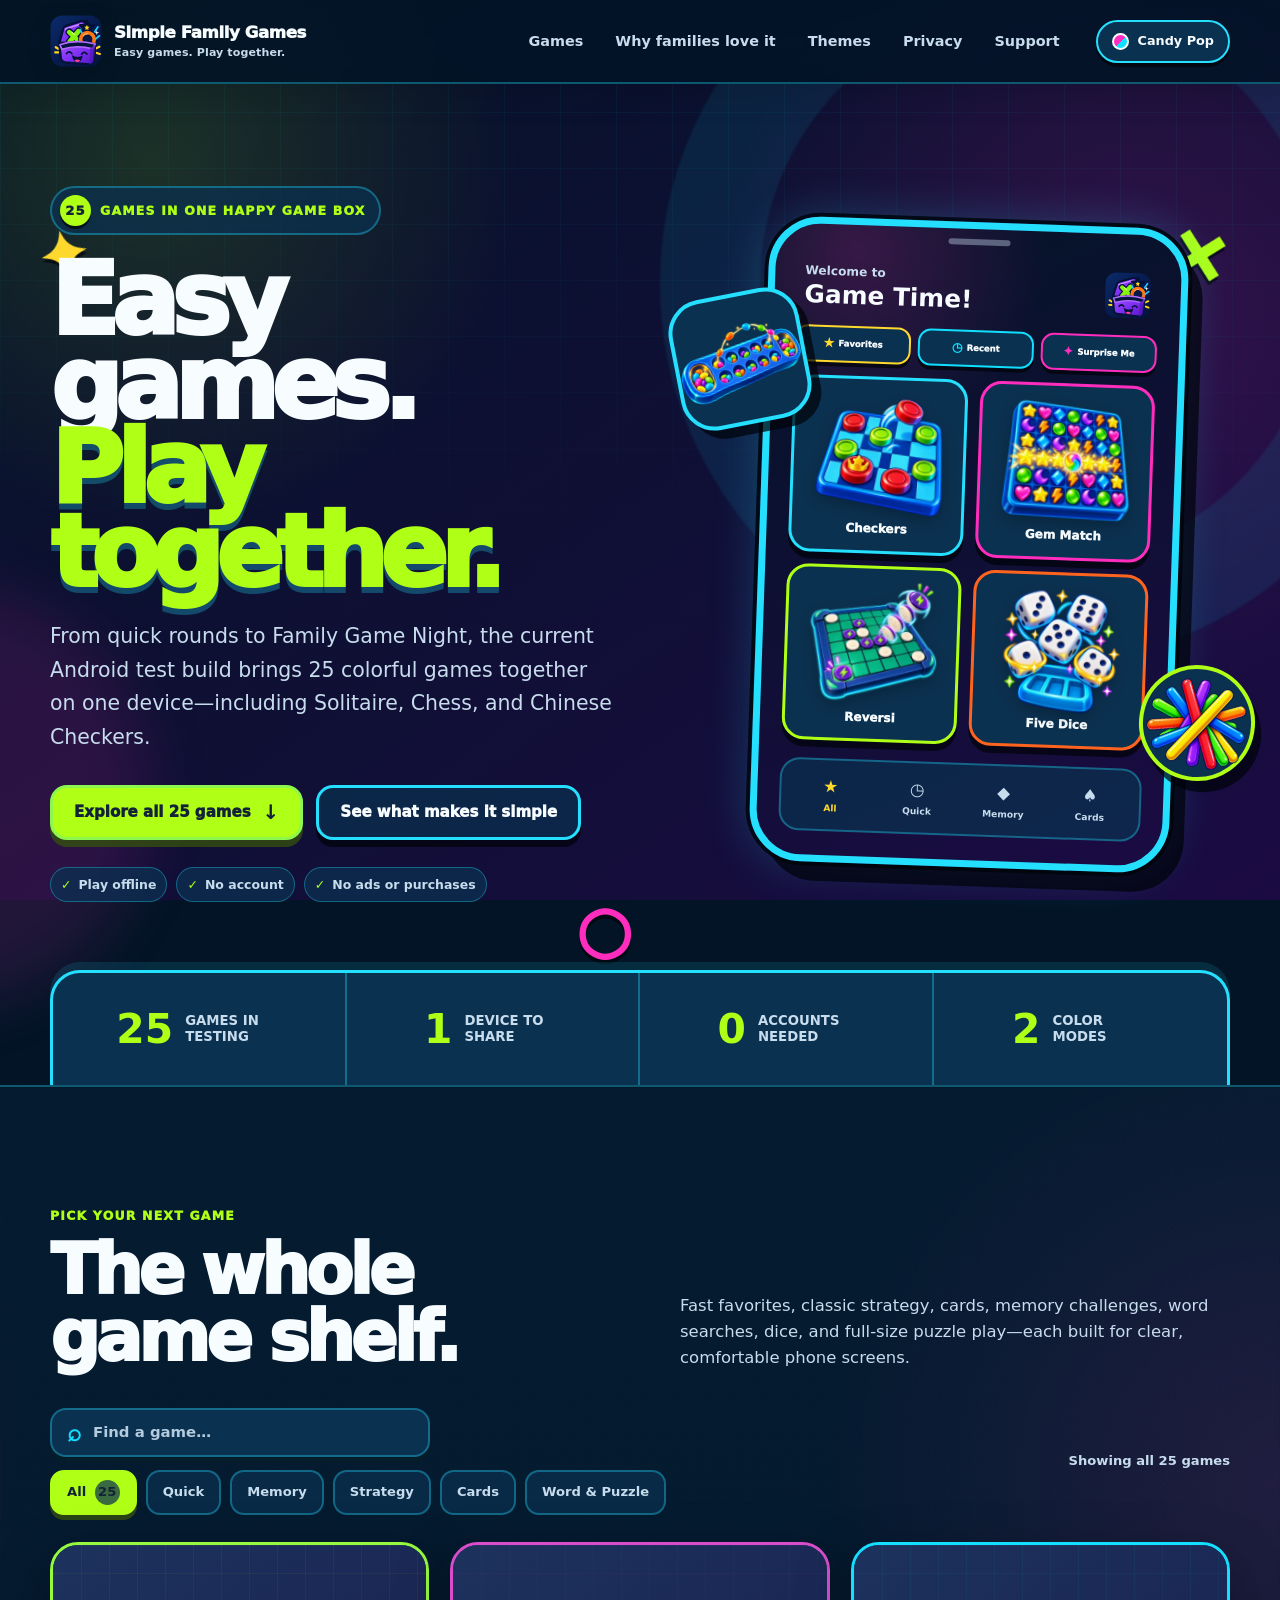
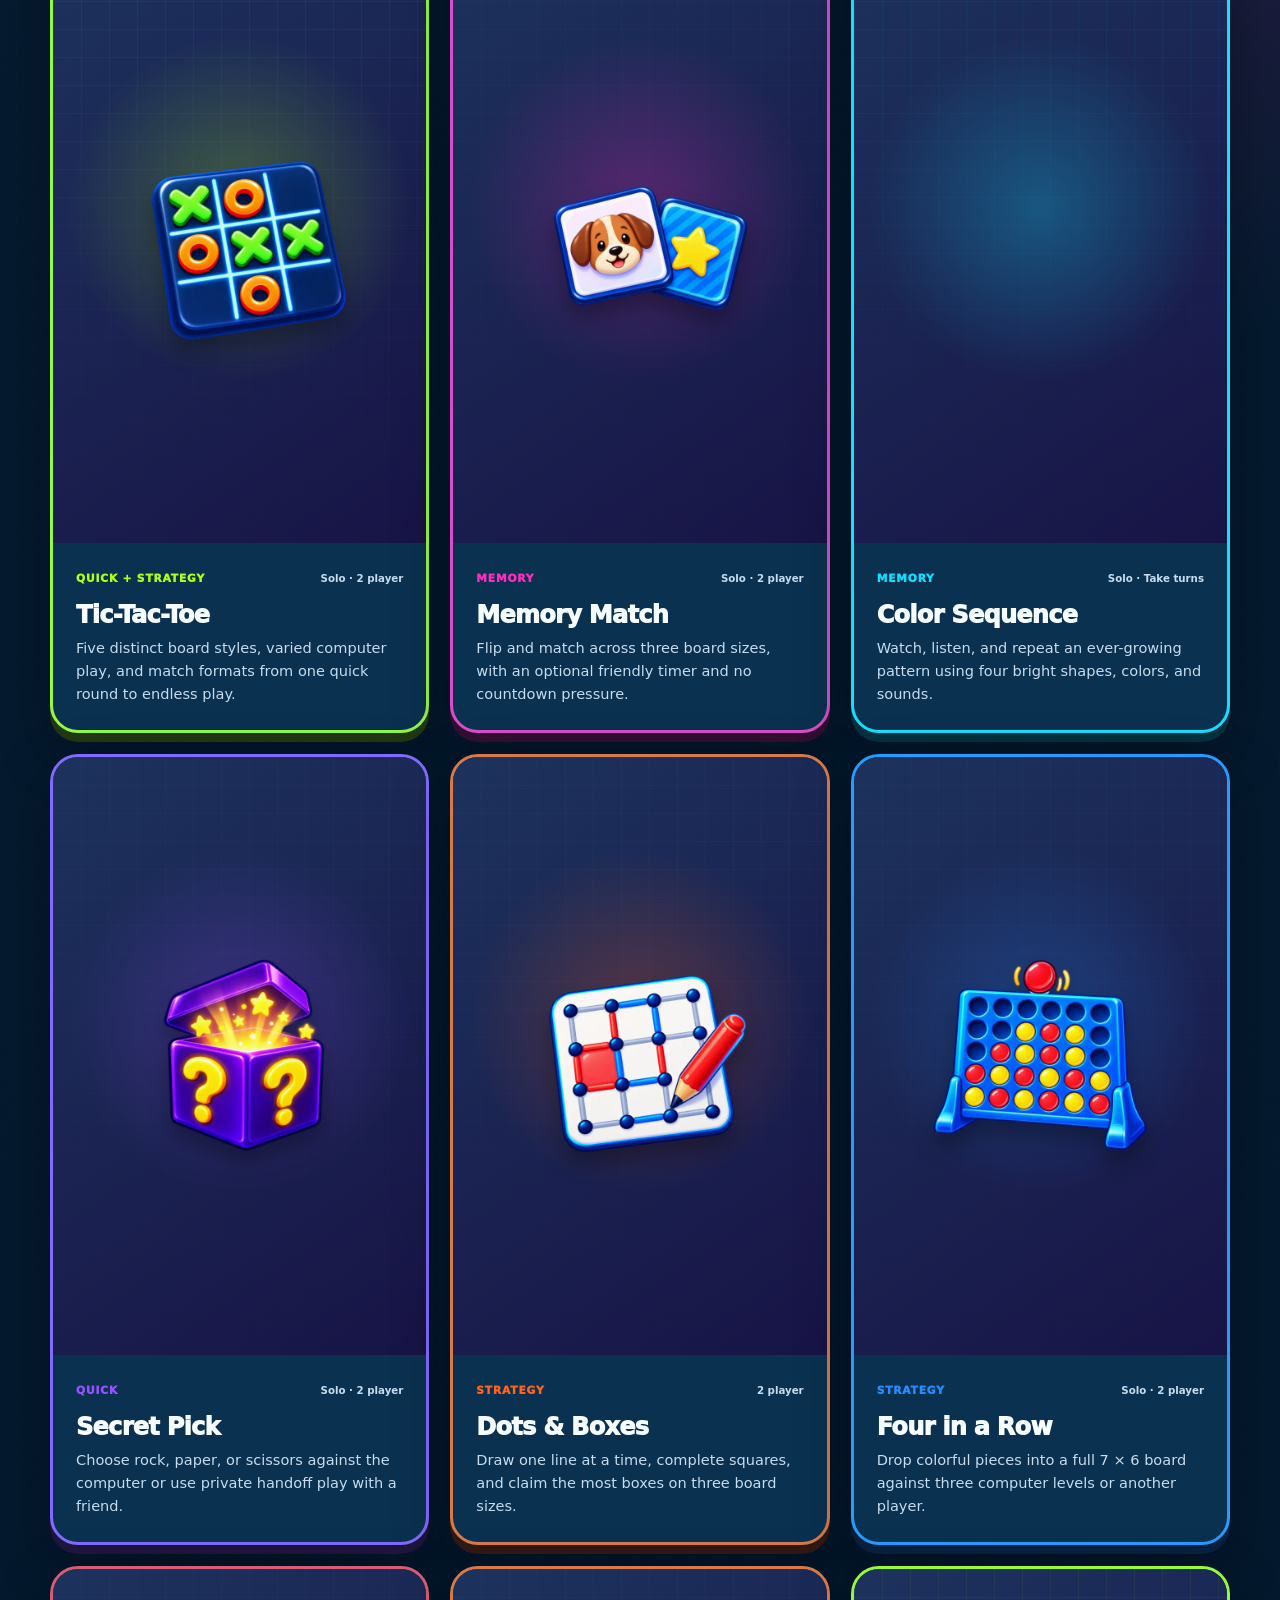
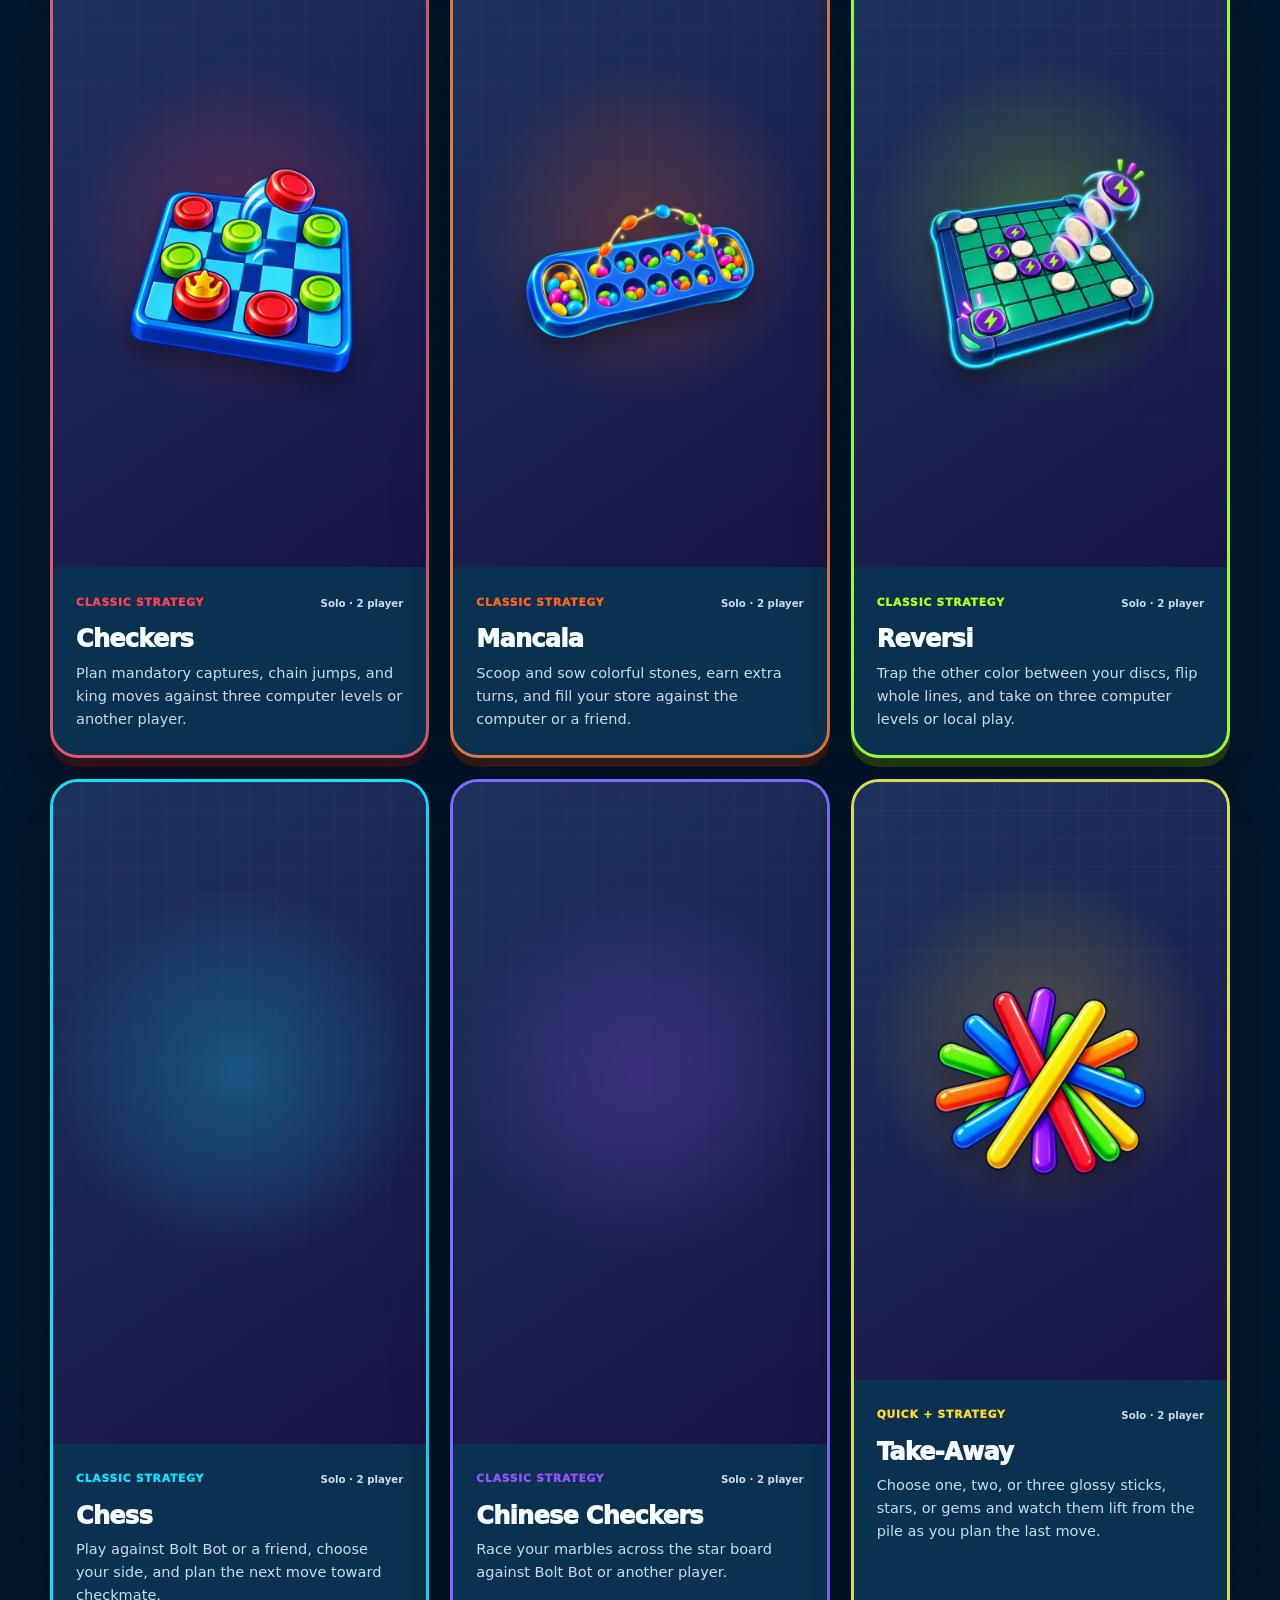
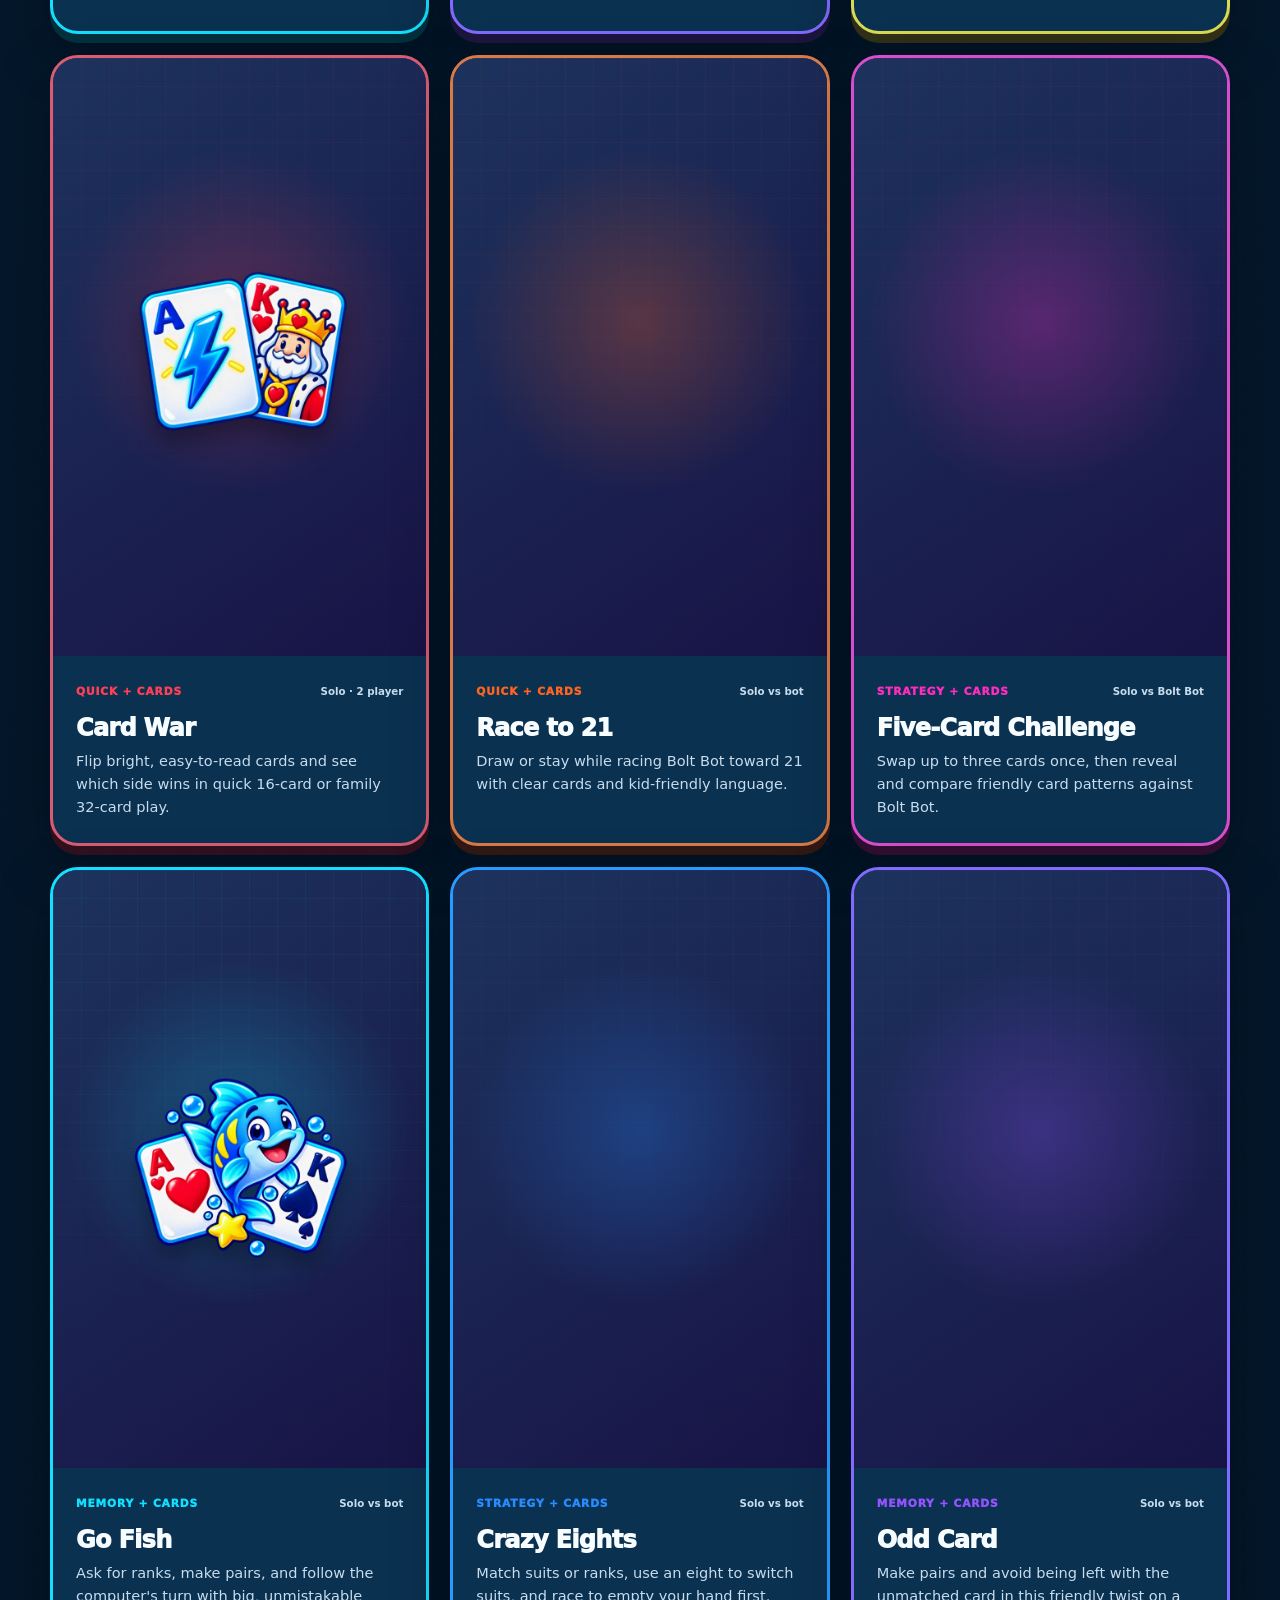
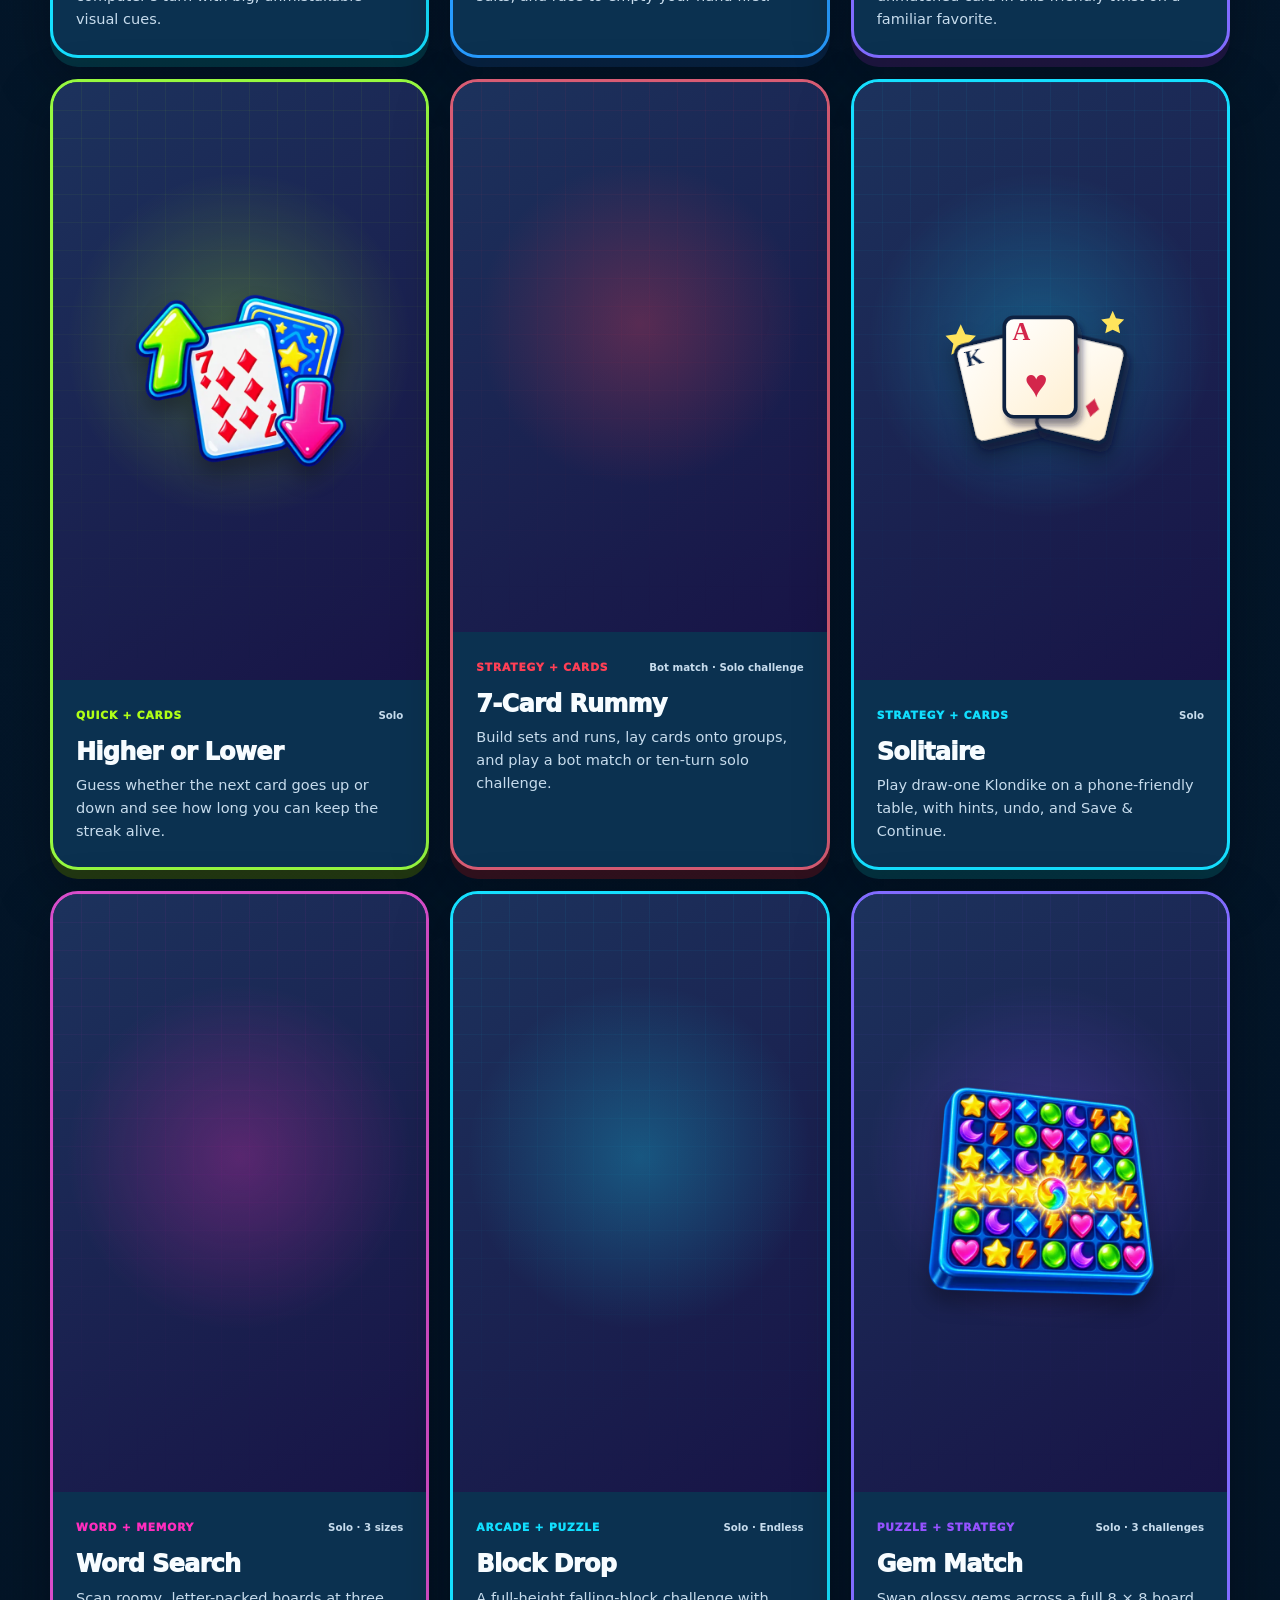
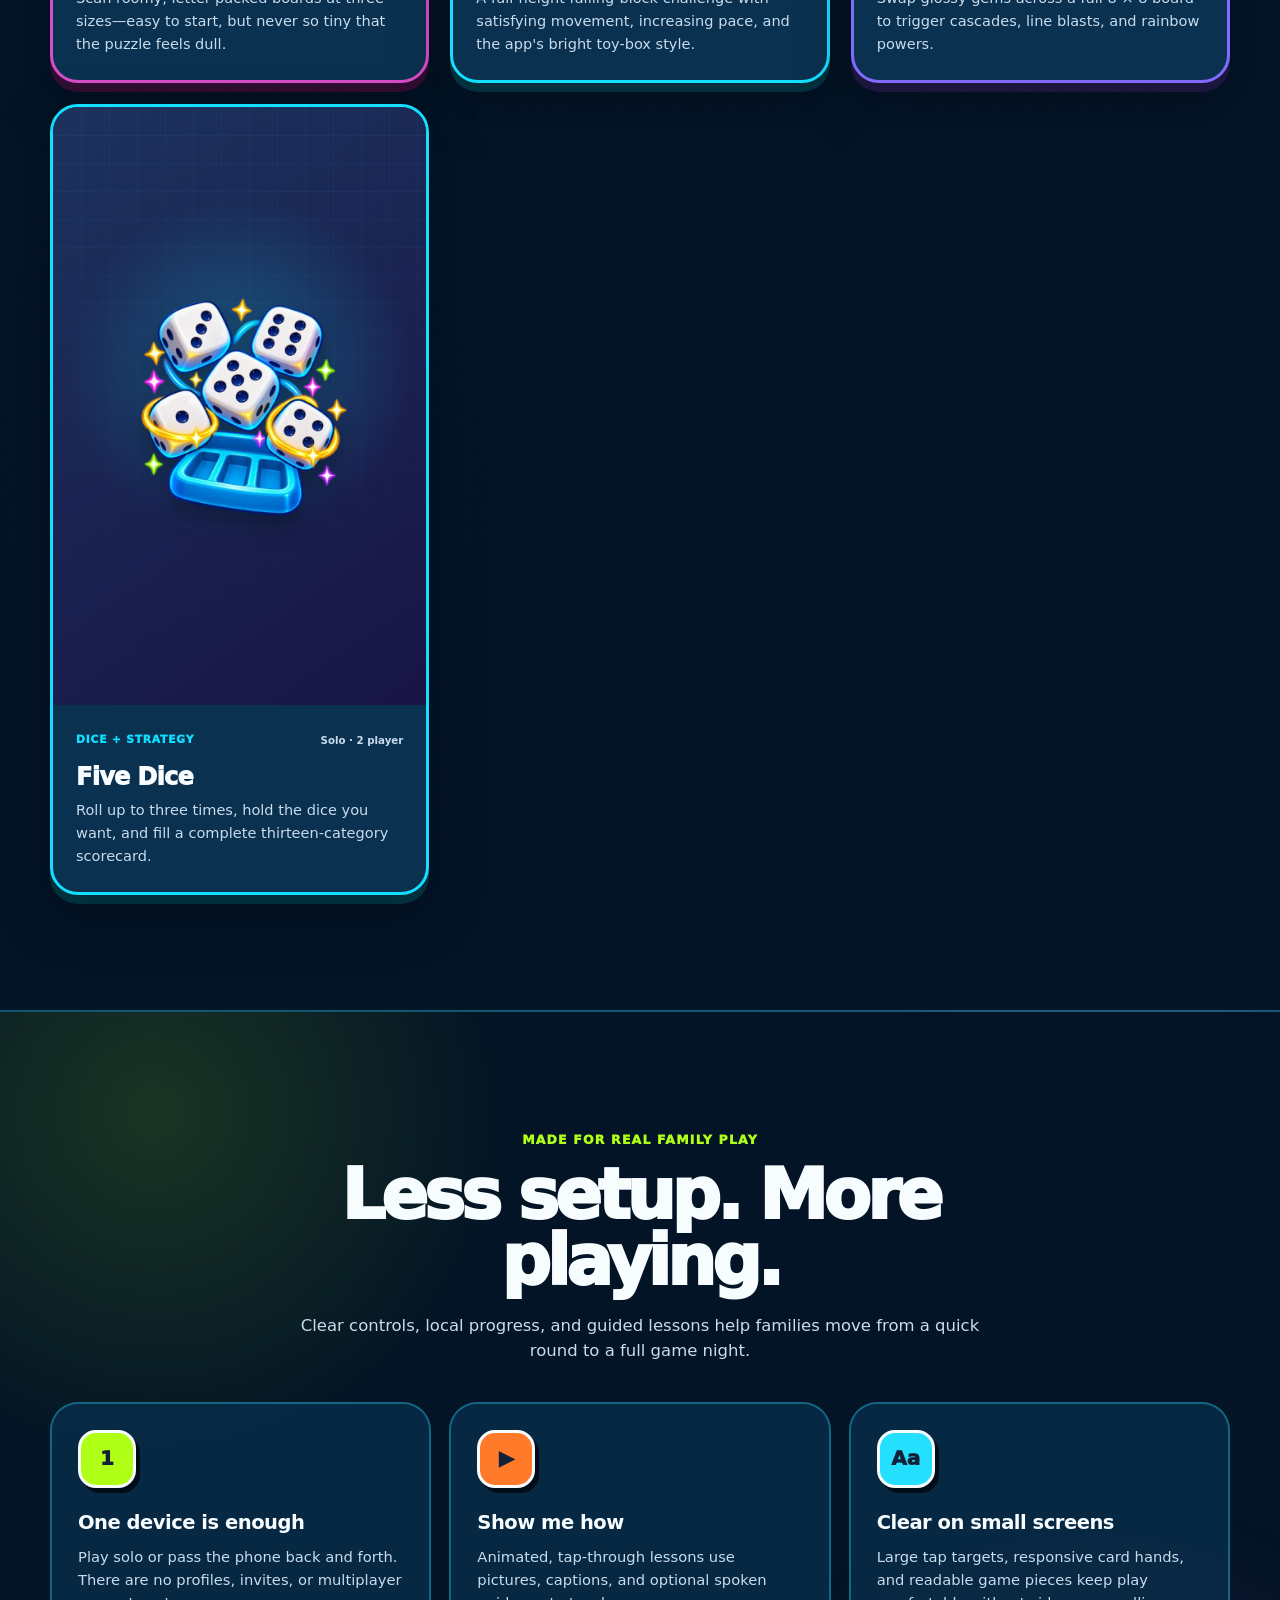
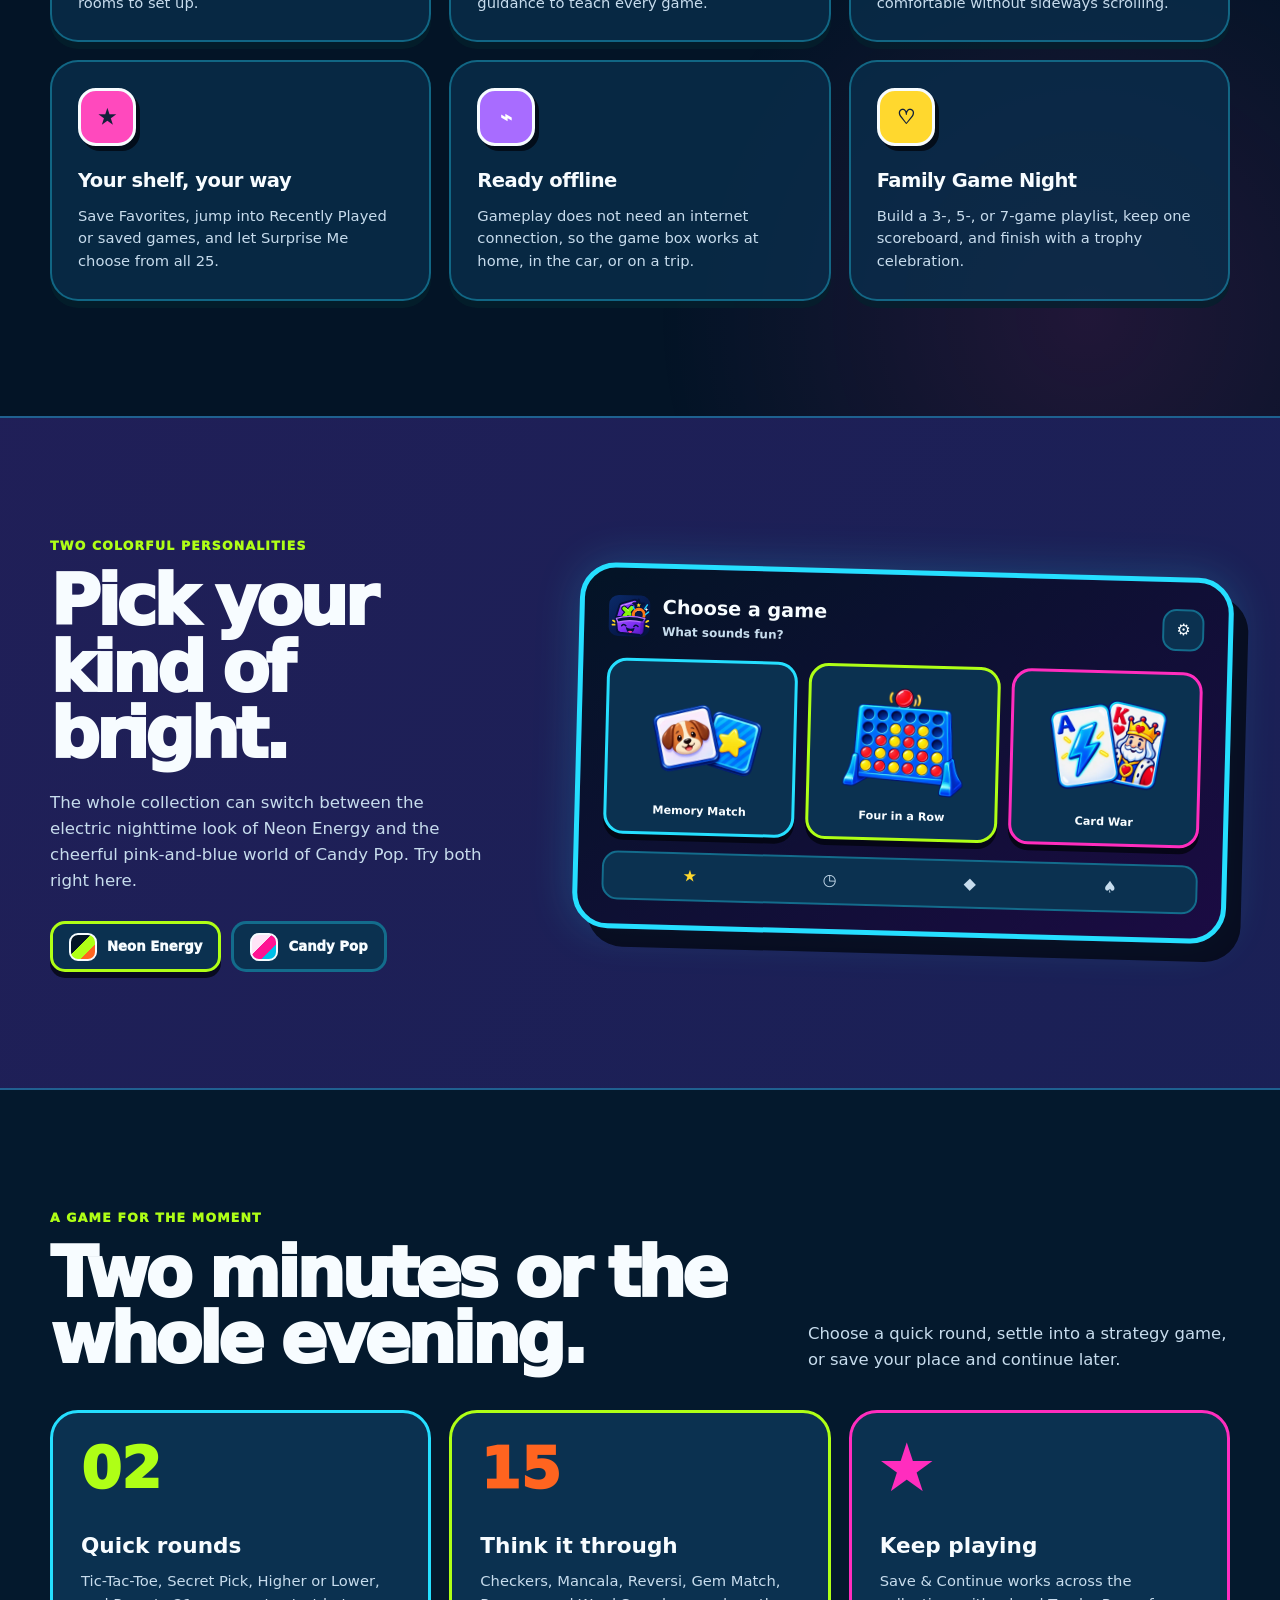
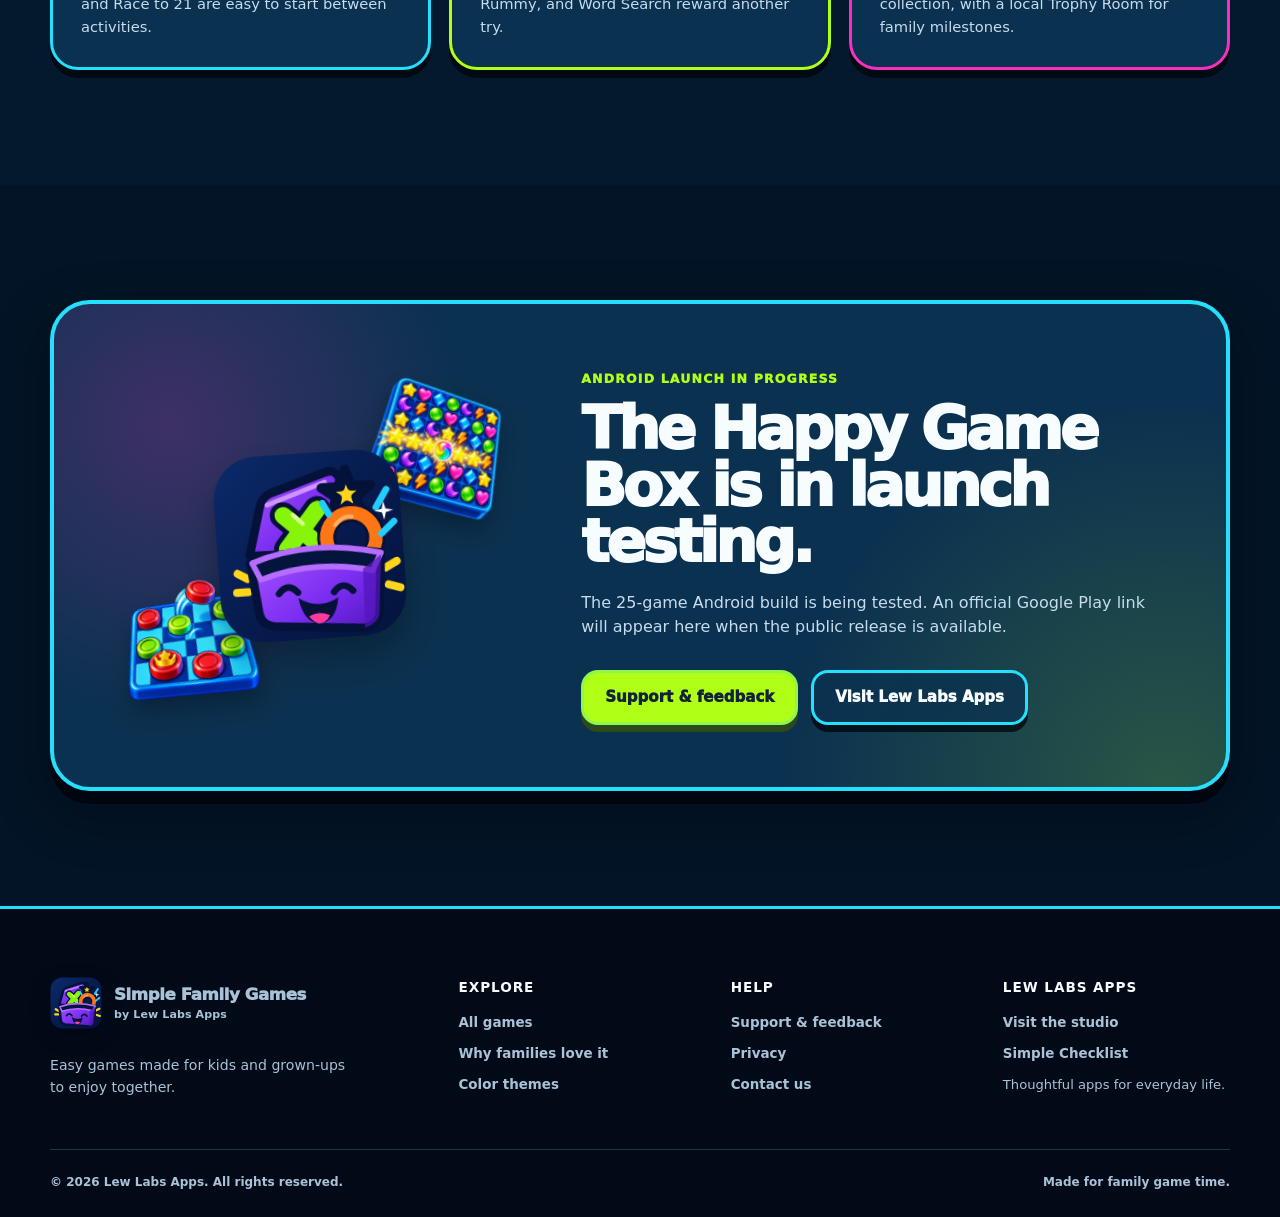
==== commit 6a4b706b: "Present current 25-game test collection" ====
--- a/index.html
+++ b/index.html
@@ -4,10 +4,10 @@
   <meta charset="utf-8">
   <meta name="viewport" content="width=device-width,initial-scale=1">
   <title>Simple Family Games — Easy games. Play together.</title>
-  <meta name="description" content="Twenty-two bright, easy-to-learn games for kids and grown-ups to enjoy together. Play solo or pass one Android device around—no account, ads, or internet required.">
+  <meta name="description" content="Explore 25 bright games in the current Simple Family Games Android test build, including Solitaire, Chess, and Chinese Checkers. Play solo or together, offline on one device.">
   <meta name="theme-color" content="#031426">
   <meta property="og:title" content="Simple Family Games">
-  <meta property="og:description" content="Easy games. Play together. Twenty-two family-friendly games in one Happy Game Box.">
+  <meta property="og:description" content="Easy games. Play together. Twenty-five family-friendly games in one Happy Game Box, now in Android testing.">
   <meta property="og:type" content="website">
   <meta property="og:url" content="https://simplefamilygames.com/">
   <meta property="og:site_name" content="Simple Family Games">
@@ -20,10 +20,9 @@
     "@context": "https://schema.org",
     "@type": "SoftwareApplication",
     "name": "Simple Family Games",
-    "softwareVersion": "1.7.0",
     "applicationCategory": "GameApplication",
     "operatingSystem": "Android",
-    "description": "A colorful collection of twenty-two family-friendly games for solo and local play on one device.",
+    "description": "A colorful collection of twenty-five family-friendly games in Android testing, for solo and local play on one device.",
     "url": "https://simplefamilygames.com/",
     "publisher": {
       "@type": "Organization",
@@ -31,7 +30,7 @@
       "url": "https://lewlabsapps.com/"
     },
     "featureList": [
-      "22 family-friendly games",
+      "25 family-friendly games",
       "Solo and local pass-and-play modes",
       "Favorites, recently played, and Surprise Me shortcuts",
       "Offline play",
@@ -78,11 +77,11 @@
       <div class="hero-spark hero-spark-three" aria-hidden="true">○</div>
       <div class="shell hero-grid">
         <div class="hero-copy">
-          <div class="kicker"><span>22</span> games in one Happy Game Box</div>
+          <div class="kicker"><span>25</span> games in one Happy Game Box</div>
           <h1 id="hero-title">Easy games.<br><em>Play together.</em></h1>
-          <p>From quick rounds to Family Game Night, Simple Family Games brings 22 colorful games, card tables, word play, and puzzles together on one device.</p>
+          <p>From quick rounds to Family Game Night, the current Android test build brings 25 colorful games together on one device—including Solitaire, Chess, and Chinese Checkers.</p>
           <div class="hero-actions">
-            <a class="button button-primary" href="#games"><span>Explore all 22 games</span><b aria-hidden="true">↓</b></a>
+            <a class="button button-primary" href="#games"><span>Explore all 25 games</span><b aria-hidden="true">↓</b></a>
             <a class="button button-ghost" href="#family-first">See what makes it simple</a>
           </div>
           <div class="trust-chips" aria-label="App highlights">
@@ -118,7 +117,7 @@
       </div>
 
       <div class="shell hero-stats" aria-label="Simple Family Games at a glance">
-        <div><strong>22</strong><span>games</span></div>
+        <div><strong>25</strong><span>games in testing</span></div>
         <div><strong>1</strong><span>device to share</span></div>
         <div><strong>0</strong><span>accounts needed</span></div>
         <div><strong>2</strong><span>color modes</span></div>
@@ -143,7 +142,7 @@
               <input type="search" placeholder="Find a game…" autocomplete="off" data-game-search>
             </label>
             <div class="filter-row" role="group" aria-label="Filter games">
-              <button class="filter-button active" type="button" data-filter="all" aria-pressed="true">All <span>22</span></button>
+              <button class="filter-button active" type="button" data-filter="all" aria-pressed="true">All <span>25</span></button>
               <button class="filter-button" type="button" data-filter="quick" aria-pressed="false">Quick</button>
               <button class="filter-button" type="button" data-filter="memory" aria-pressed="false">Memory</button>
               <button class="filter-button" type="button" data-filter="strategy" aria-pressed="false">Strategy</button>
@@ -151,7 +150,7 @@
               <button class="filter-button" type="button" data-filter="puzzle" aria-pressed="false">Word &amp; Puzzle</button>
             </div>
           </div>
-          <p class="filter-status" aria-live="polite" data-filter-status>Showing all 22 games</p>
+          <p class="filter-status" aria-live="polite" data-filter-status>Showing all 25 games</p>
         </div>
 
         <div class="game-grid" data-game-grid>
@@ -200,6 +199,16 @@
             <div class="game-content"><div class="game-meta"><span>Classic Strategy</span><b>Solo · 2 player</b></div><h3>Reversi</h3><p>Trap the other color between your discs, flip whole lines, and take on three computer levels or local play.</p></div>
           </article>
 
+          <article class="game-card tone-cyan" data-categories="strategy">
+            <div class="game-art"><img src="assets/game-art/chess.png" alt="Illustrated Chess board with a king and knight" width="624" height="624" loading="lazy" decoding="async"></div>
+            <div class="game-content"><div class="game-meta"><span>Classic Strategy</span><b>Solo · 2 player</b></div><h3>Chess</h3><p>Play against Bolt Bot or a friend, choose your side, and plan the next move toward checkmate.</p></div>
+          </article>
+
+          <article class="game-card tone-purple" data-categories="strategy">
+            <div class="game-art"><img src="assets/game-art/chinese-checkers.png" alt="Illustrated Chinese Checkers star board with colorful marbles" width="624" height="624" loading="lazy" decoding="async"></div>
+            <div class="game-content"><div class="game-meta"><span>Classic Strategy</span><b>Solo · 2 player</b></div><h3>Chinese Checkers</h3><p>Race your marbles across the star board against Bolt Bot or another player.</p></div>
+          </article>
+
           <article class="game-card tone-yellow" data-categories="quick strategy">
             <div class="game-art"><img src="assets/game-art/take_away.webp" alt="Pile of bright glossy Take-Away sticks" width="560" height="560" loading="lazy" decoding="async"></div>
             <div class="game-content"><div class="game-meta"><span>Quick + Strategy</span><b>Solo · 2 player</b></div><h3>Take-Away</h3><p>Choose one, two, or three glossy sticks, stars, or gems and watch them lift from the pile as you plan the last move.</p></div>
@@ -243,6 +252,11 @@
           <article class="game-card tone-red" data-categories="strategy cards">
             <div class="game-art"><img src="assets/game-art/seven_card_rummy.webp" alt="A colorful seven-card Rummy table" width="512" height="512" loading="lazy" decoding="async"></div>
             <div class="game-content"><div class="game-meta"><span>Strategy + Cards</span><b>Bot match · Solo challenge</b></div><h3>7-Card Rummy</h3><p>Build sets and runs, lay cards onto groups, and play a bot match or ten-turn solo challenge.</p></div>
+          </article>
+
+          <article class="game-card tone-cyan" data-categories="strategy cards">
+            <div class="game-art"><img src="assets/game-art/solitaire.svg" alt="Illustrated Solitaire cards: king, queen, and ace" width="560" height="560" loading="lazy" decoding="async"></div>
+            <div class="game-content"><div class="game-meta"><span>Strategy + Cards</span><b>Solo</b></div><h3>Solitaire</h3><p>Play draw-one Klondike on a phone-friendly table, with hints, undo, and Save &amp; Continue.</p></div>
           </article>
 
           <article class="game-card tone-pink" data-categories="memory puzzle">
@@ -280,7 +294,7 @@
           <article class="feature-card"><div class="feature-icon lime-icon" aria-hidden="true">1</div><h3>One device is enough</h3><p>Play solo or pass the phone back and forth. There are no profiles, invites, or multiplayer rooms to set up.</p></article>
           <article class="feature-card"><div class="feature-icon orange-icon" aria-hidden="true">▶</div><h3>Show me how</h3><p>Animated, tap-through lessons use pictures, captions, and optional spoken guidance to teach every game.</p></article>
           <article class="feature-card"><div class="feature-icon cyan-icon" aria-hidden="true">Aa</div><h3>Clear on small screens</h3><p>Large tap targets, responsive card hands, and readable game pieces keep play comfortable without sideways scrolling.</p></article>
-          <article class="feature-card"><div class="feature-icon pink-icon" aria-hidden="true">★</div><h3>Your shelf, your way</h3><p>Save Favorites, jump into Recently Played or saved games, and let Surprise Me choose from all 22.</p></article>
+          <article class="feature-card"><div class="feature-icon pink-icon" aria-hidden="true">★</div><h3>Your shelf, your way</h3><p>Save Favorites, jump into Recently Played or saved games, and let Surprise Me choose from all 25.</p></article>
           <article class="feature-card"><div class="feature-icon purple-icon" aria-hidden="true">⌁</div><h3>Ready offline</h3><p>Gameplay does not need an internet connection, so the game box works at home, in the car, or on a trip.</p></article>
           <article class="feature-card"><div class="feature-icon yellow-icon" aria-hidden="true">♡</div><h3>Family Game Night</h3><p>Build a 3-, 5-, or 7-game playlist, keep one scoreboard, and finish with a trophy celebration.</p></article>
         </div>
@@ -337,7 +351,7 @@
         <div class="cta-copy">
           <span class="section-kicker">Android launch in progress</span>
           <h2>The Happy Game Box is in launch testing.</h2>
-          <p>The 22-game Android launch candidate is being tested. An official Google Play link will appear here when the public release is available.</p>
+          <p>The 25-game Android build is being tested. An official Google Play link will appear here when the public release is available.</p>
           <div class="hero-actions"><a class="button button-primary" href="support.html">Support &amp; feedback</a><a class="button button-ghost" href="https://lewlabsapps.com/">Visit Lew Labs Apps</a></div>
         </div>
       </div>
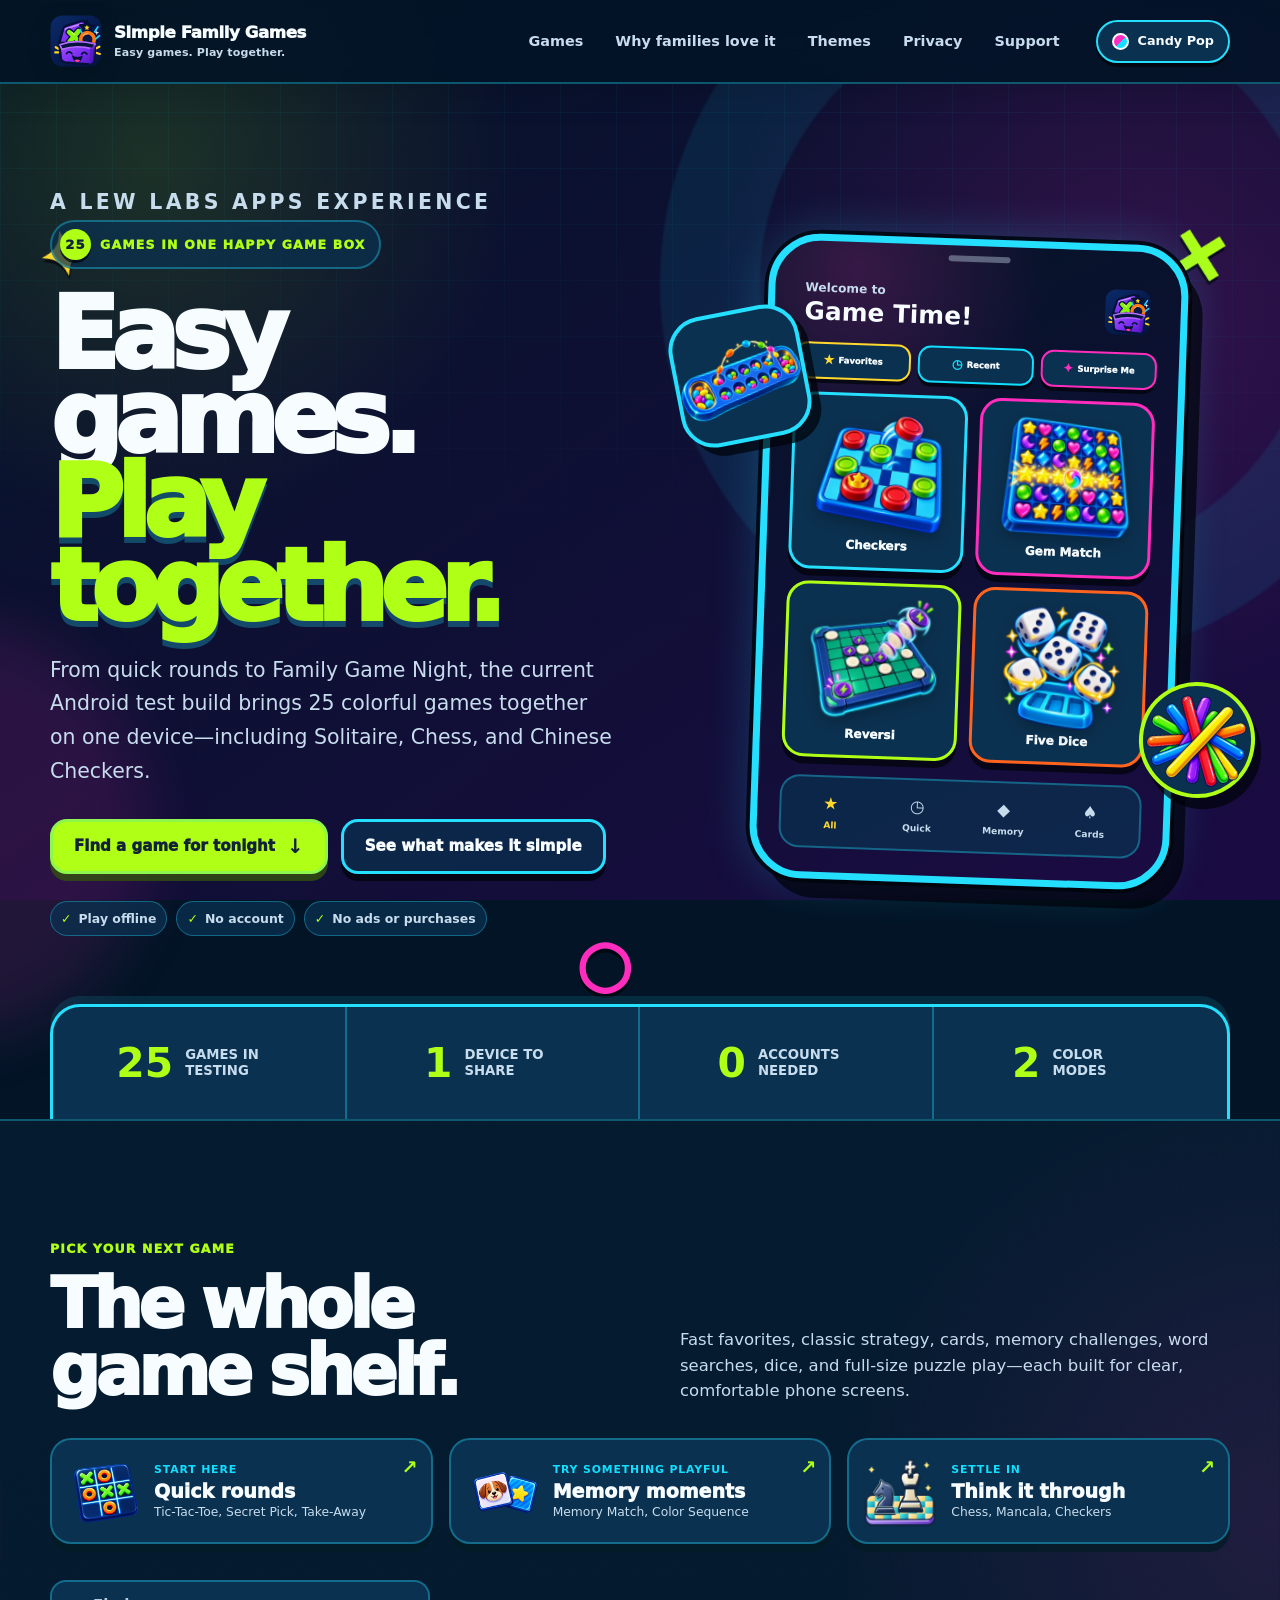
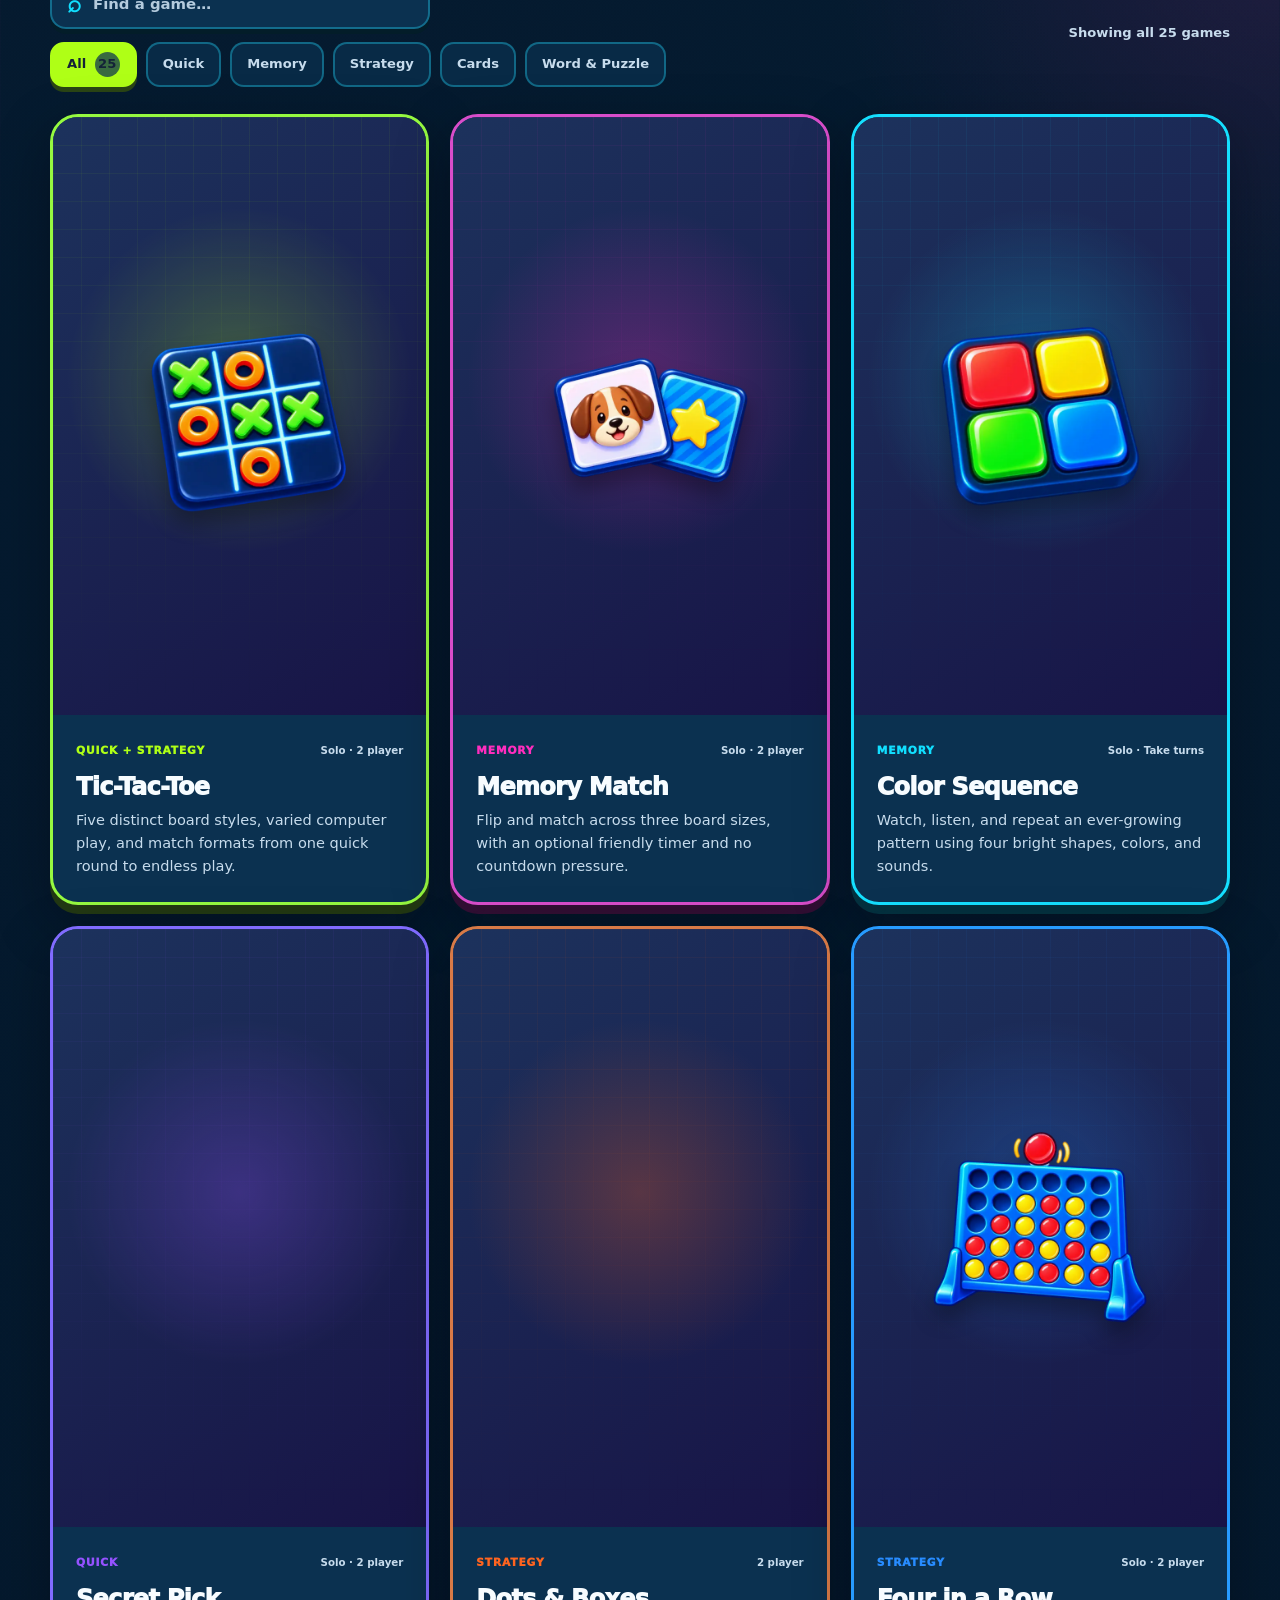
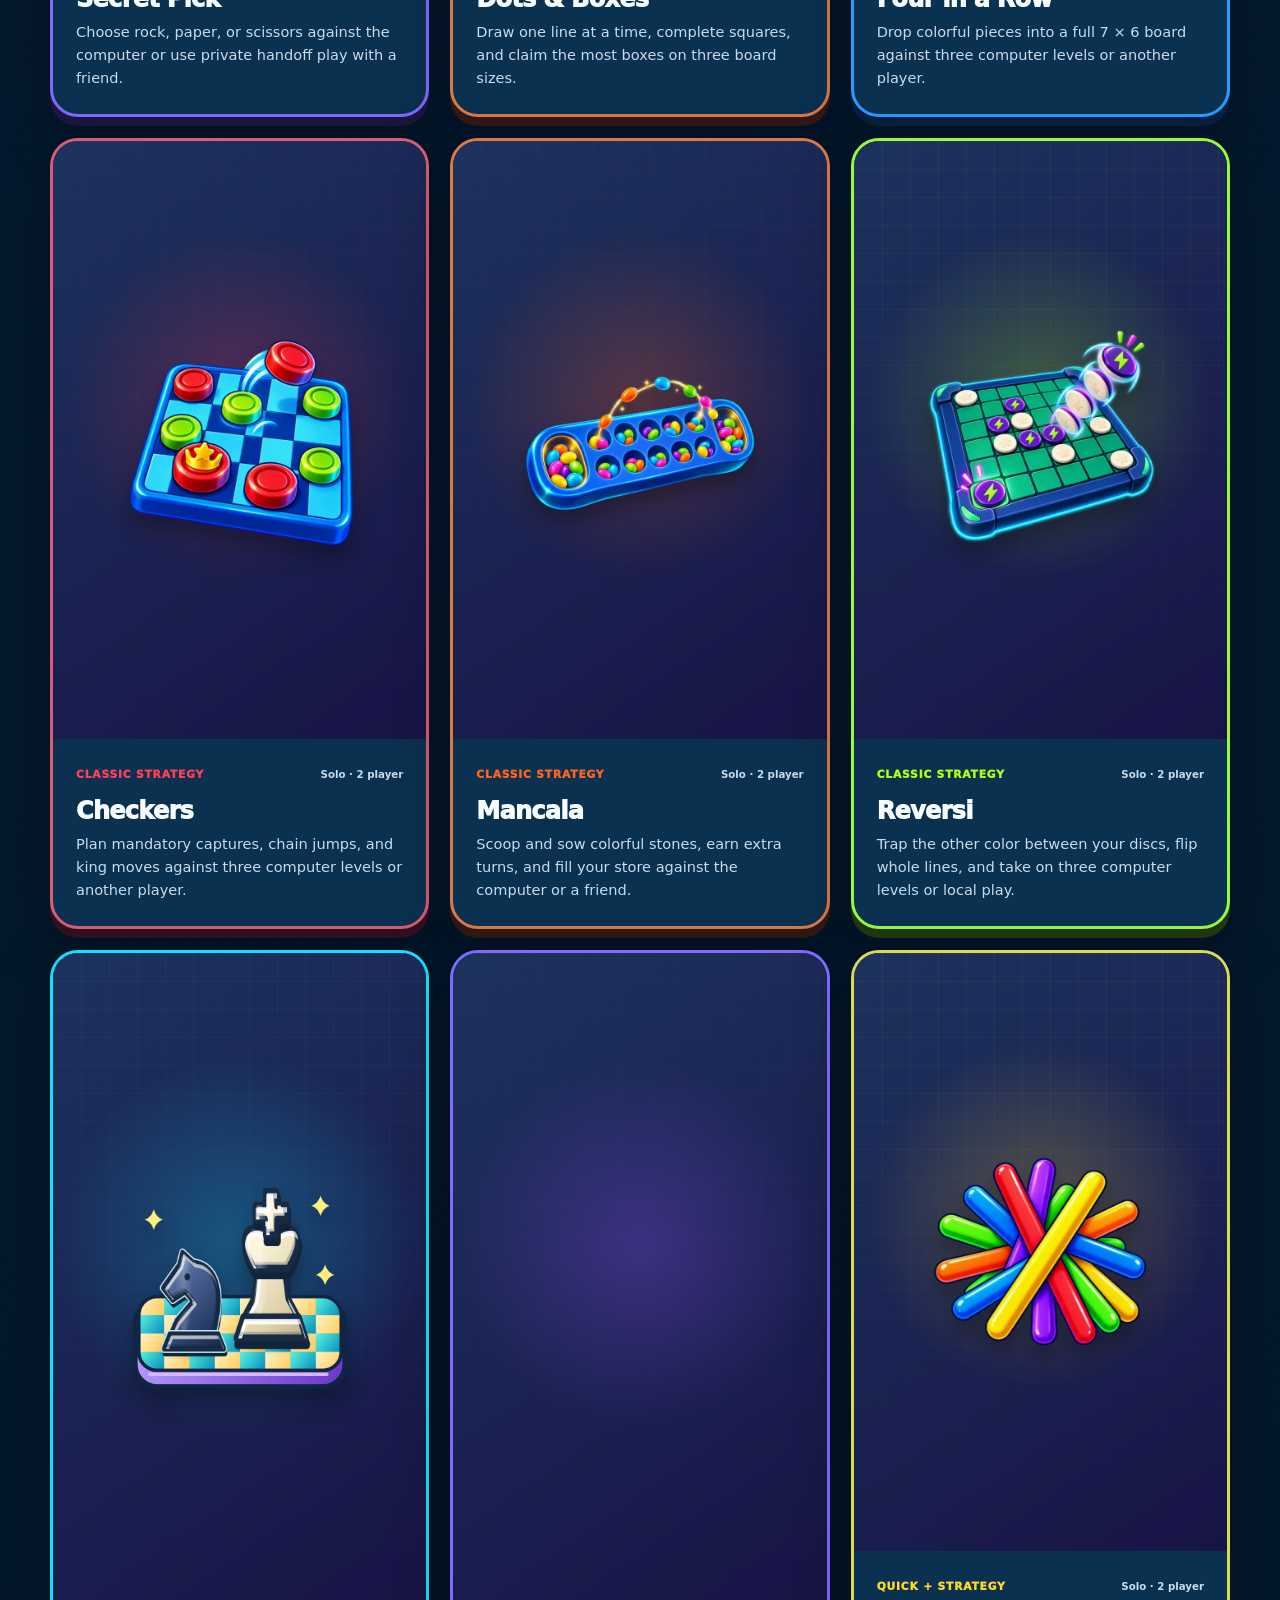
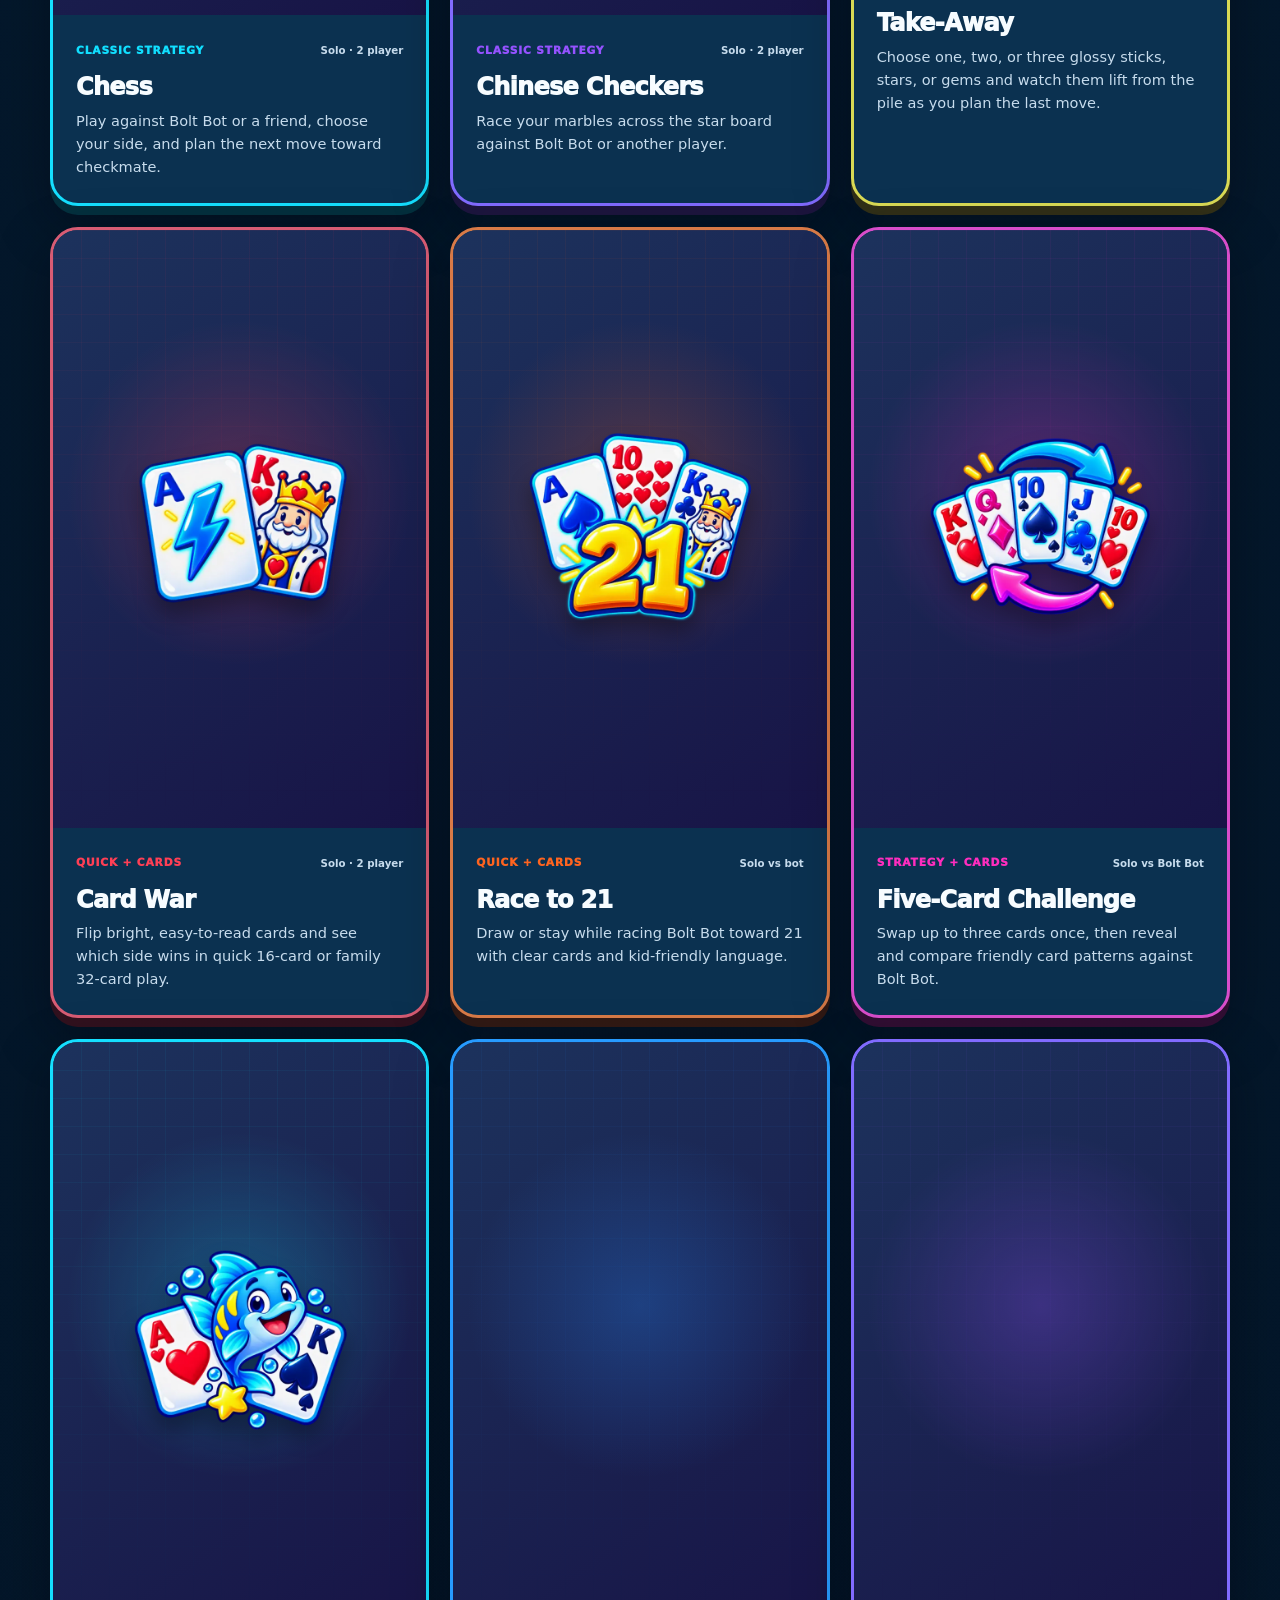
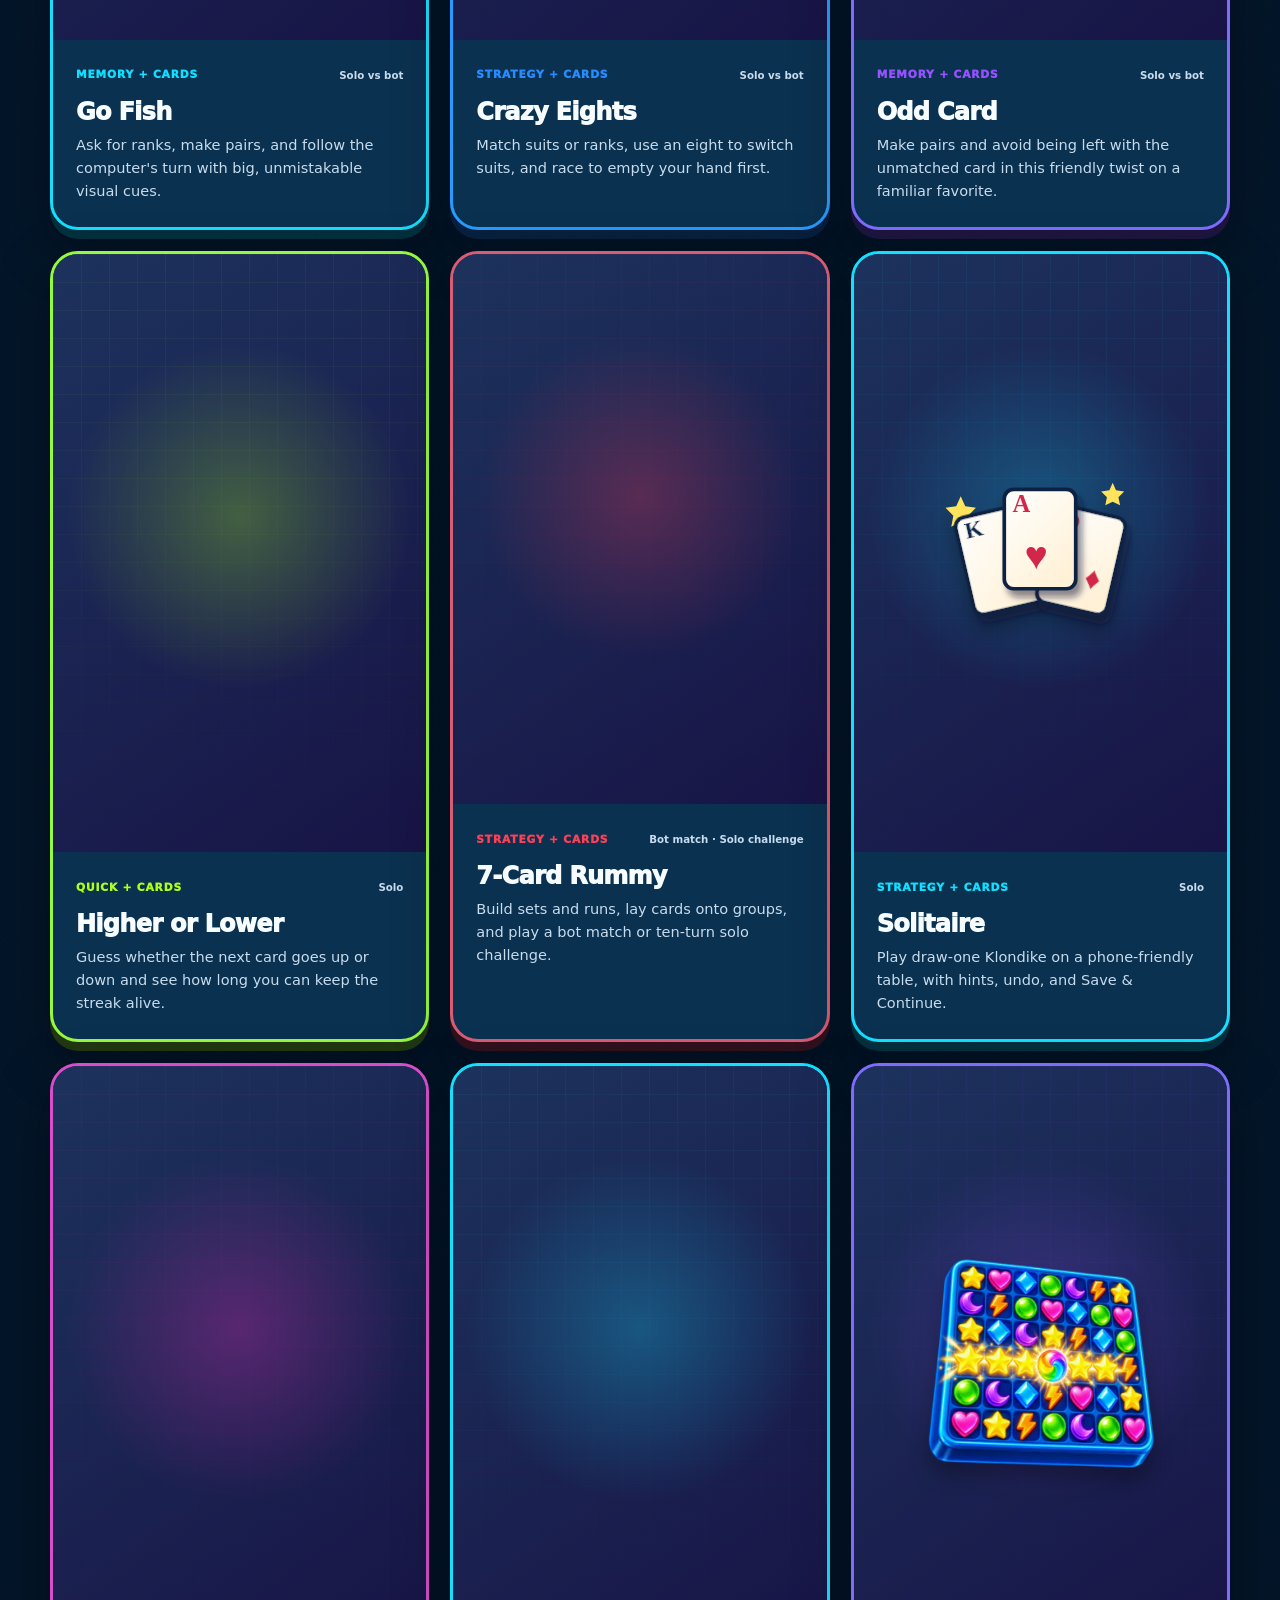
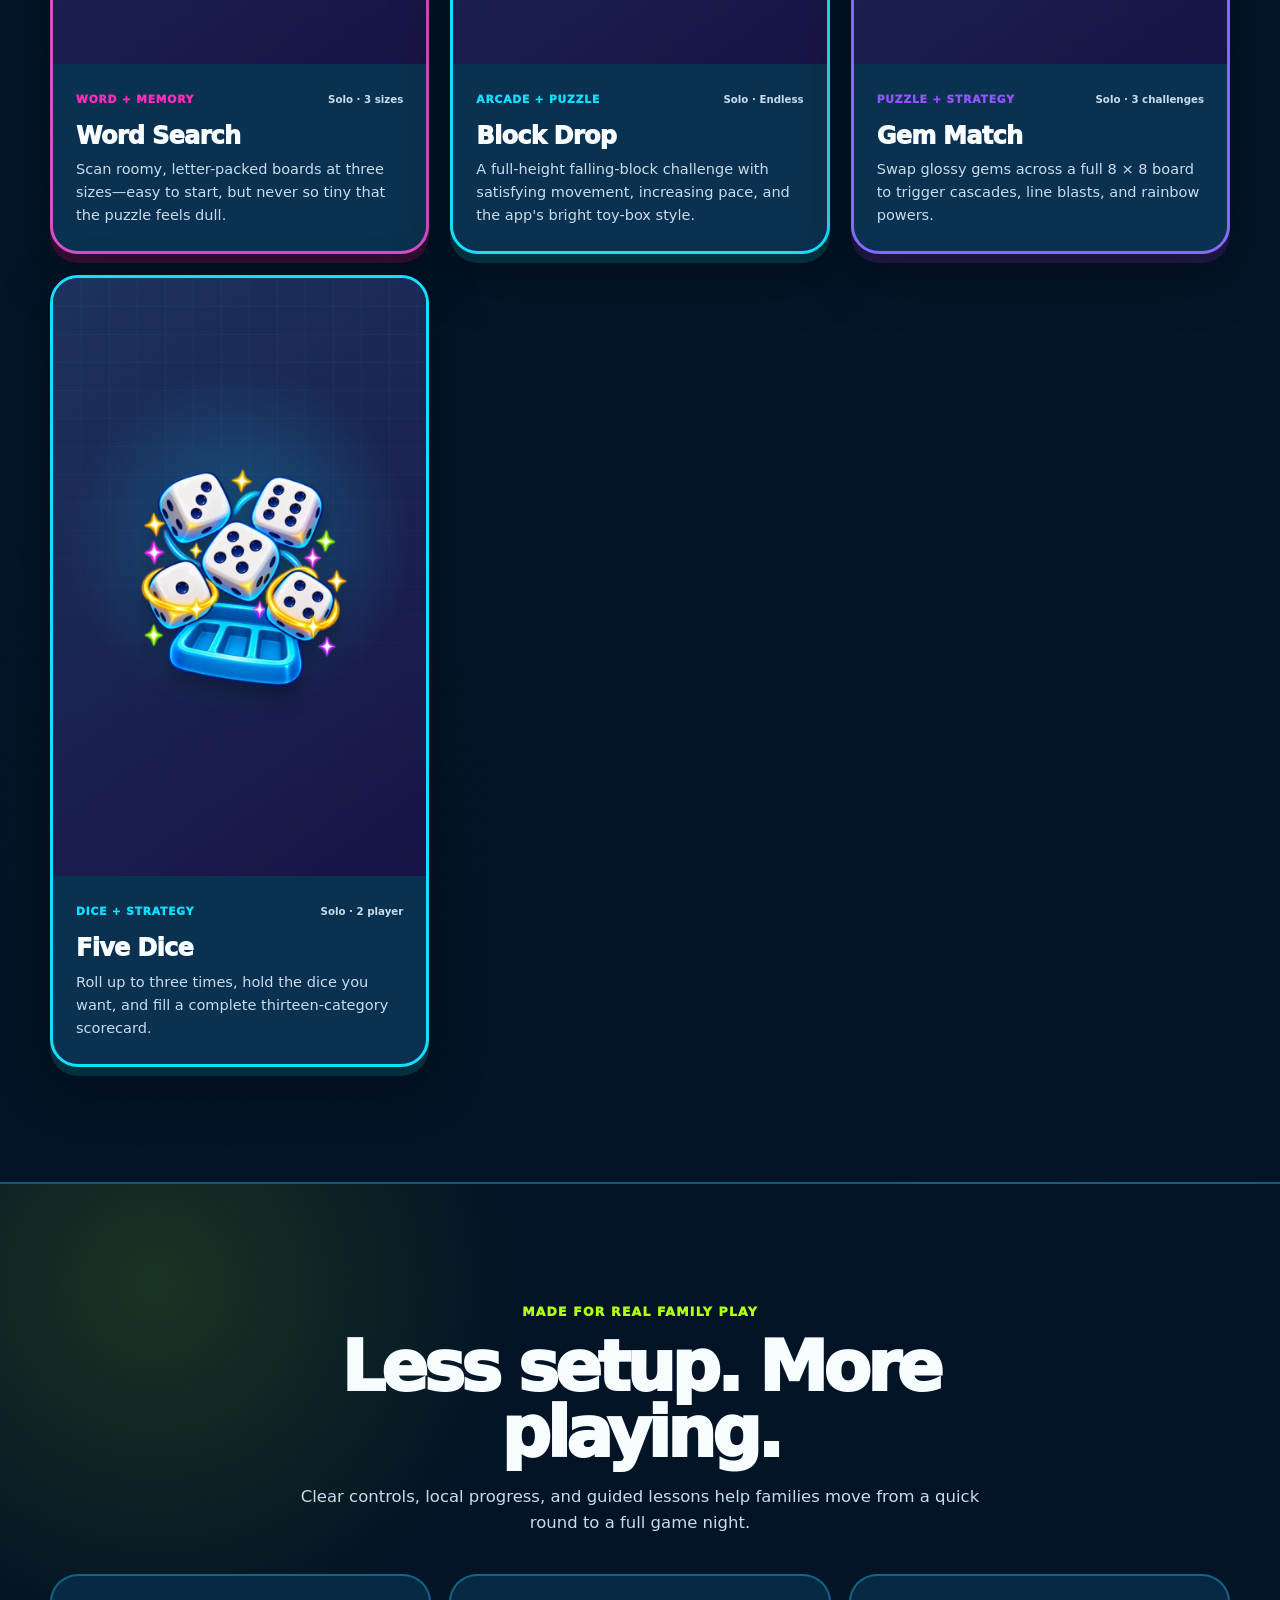
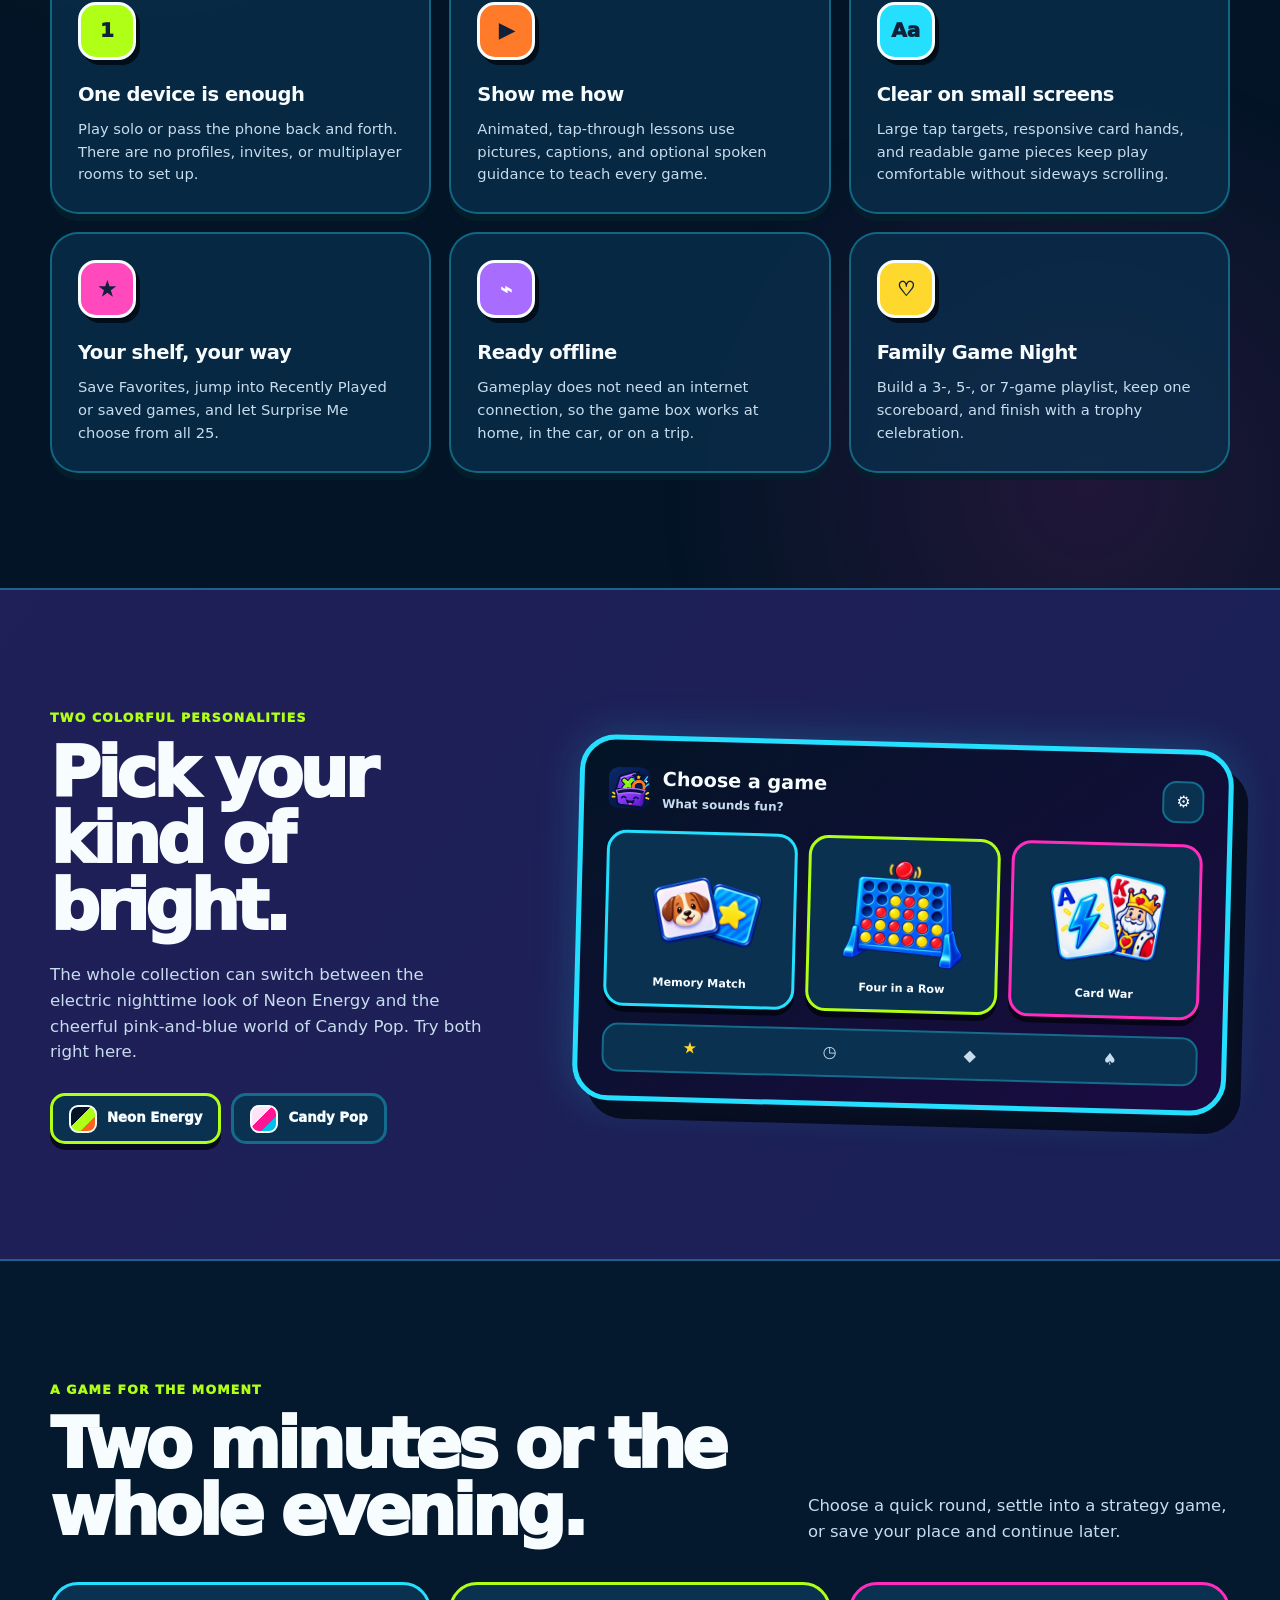
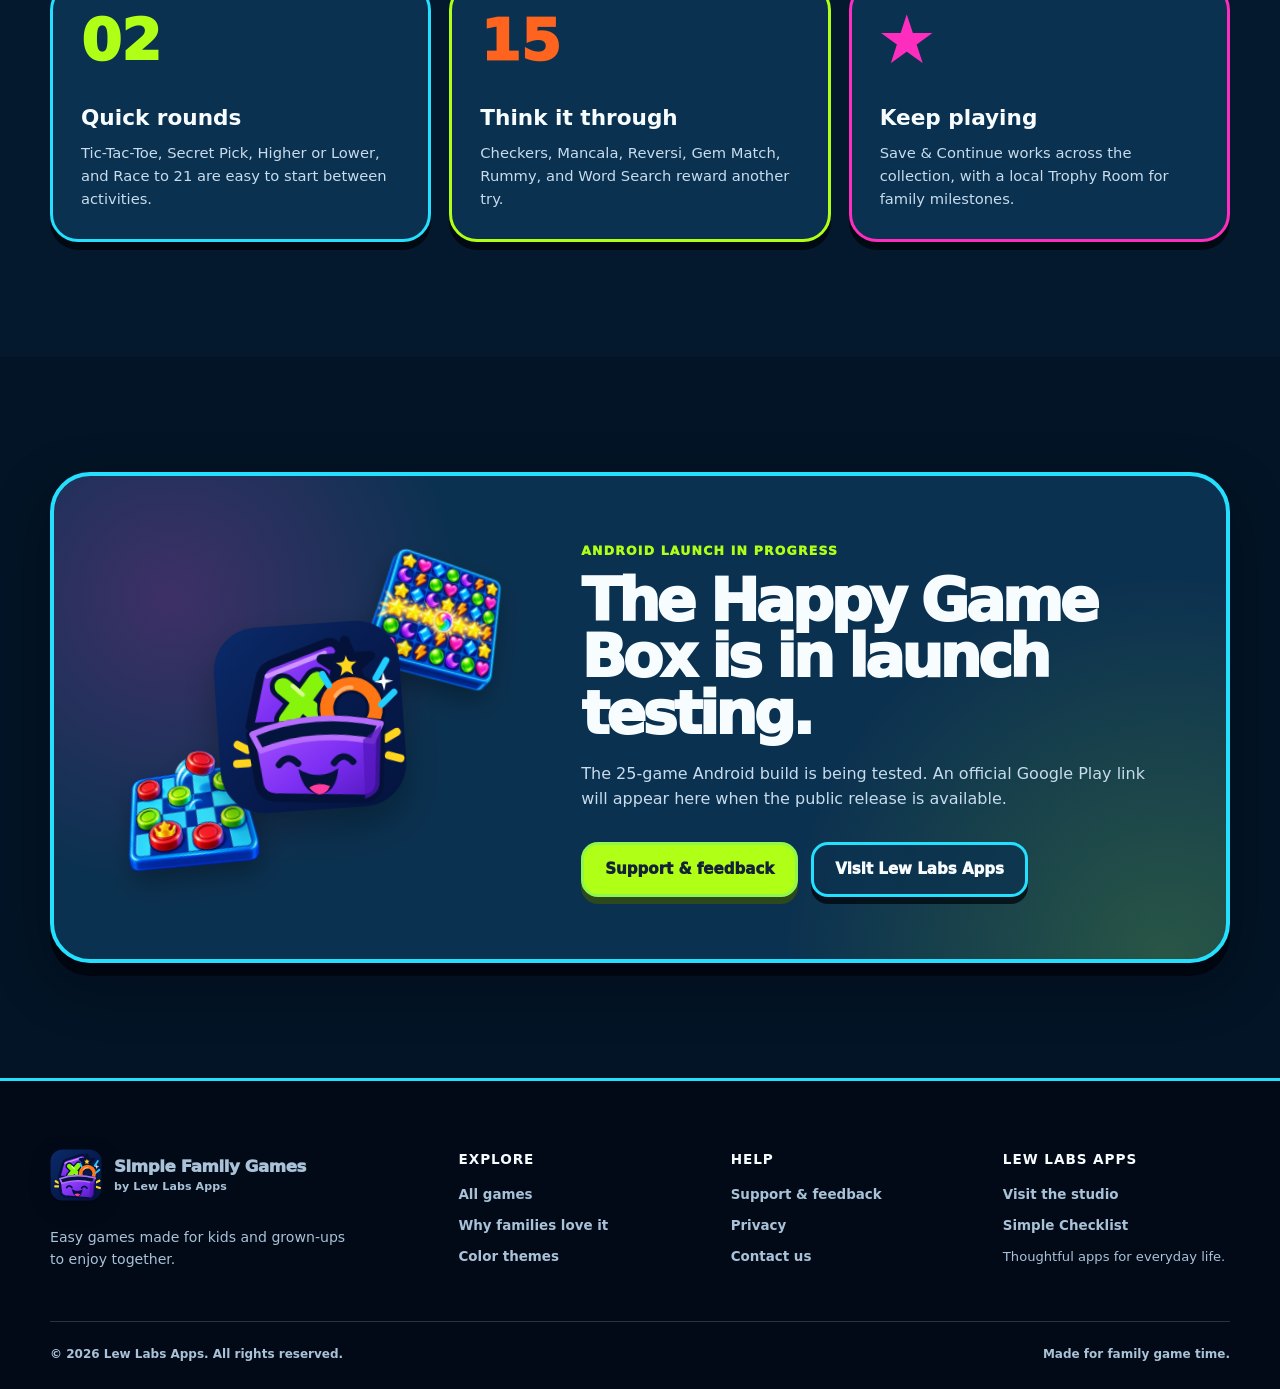
==== commit a31958e8: "Guide visitors into Family Games catalog" ====
--- a/index.html
+++ b/index.html
@@ -77,11 +77,12 @@
       <div class="hero-spark hero-spark-three" aria-hidden="true">○</div>
       <div class="shell hero-grid">
         <div class="hero-copy">
+          <p class="studio-byline">A Lew Labs Apps experience</p>
           <div class="kicker"><span>25</span> games in one Happy Game Box</div>
           <h1 id="hero-title">Easy games.<br><em>Play together.</em></h1>
           <p>From quick rounds to Family Game Night, the current Android test build brings 25 colorful games together on one device—including Solitaire, Chess, and Chinese Checkers.</p>
           <div class="hero-actions">
-            <a class="button button-primary" href="#games"><span>Explore all 25 games</span><b aria-hidden="true">↓</b></a>
+            <a class="button button-primary" href="#games"><span>Find a game for tonight</span><b aria-hidden="true">↓</b></a>
             <a class="button button-ghost" href="#family-first">See what makes it simple</a>
           </div>
           <div class="trust-chips" aria-label="App highlights">
@@ -132,6 +133,12 @@
             <h2 id="games-title">The whole game shelf.</h2>
           </div>
           <p>Fast favorites, classic strategy, cards, memory challenges, word searches, dice, and full-size puzzle play—each built for clear, comfortable phone screens.</p>
+        </div>
+
+        <div class="game-picks" aria-label="Suggested ways to browse the games">
+          <button class="game-pick" type="button" data-pick-filter="quick"><img src="assets/game-art/tic_tac_toe.webp" alt="" width="560" height="560" loading="lazy"><span><small>Start here</small><strong>Quick rounds</strong><em>Tic-Tac-Toe, Secret Pick, Take-Away</em></span><b aria-hidden="true">↗</b></button>
+          <button class="game-pick" type="button" data-pick-filter="memory"><img src="assets/game-art/memory_match.webp" alt="" width="560" height="560" loading="lazy"><span><small>Try something playful</small><strong>Memory moments</strong><em>Memory Match, Color Sequence</em></span><b aria-hidden="true">↗</b></button>
+          <button class="game-pick" type="button" data-pick-filter="strategy"><img src="assets/game-art/chess.png" alt="" width="624" height="624" loading="lazy"><span><small>Settle in</small><strong>Think it through</strong><em>Chess, Mancala, Checkers</em></span><b aria-hidden="true">↗</b></button>
         </div>
 
         <div class="game-toolbar">
--- a/styles.css
+++ b/styles.css
@@ -2312,3 +2312,18 @@
     transition-duration: .01ms !important;
   }
 }
+
+/* Guided entry into the full game shelf */
+.studio-byline{display:inline-block;margin:0 0 16px;color:var(--muted);font-size:.76rem;font-weight:900;letter-spacing:.16em;text-transform:uppercase}
+.game-picks{display:grid;grid-template-columns:repeat(3,minmax(0,1fr));gap:16px;margin:-4px 0 36px}
+.game-pick{display:grid;grid-template-columns:76px minmax(0,1fr) auto;align-items:center;gap:13px;min-width:0;padding:13px;border:2px solid var(--outline-soft);border-radius:21px;background:var(--surface);color:var(--ink);text-align:left;cursor:pointer;box-shadow:0 8px 0 color-mix(in srgb,var(--outline) 8%,var(--shadow-color));transition:transform .2s ease,box-shadow .2s ease,border-color .2s ease}
+.game-pick:hover{transform:translateY(-4px);box-shadow:0 12px 0 color-mix(in srgb,var(--outline) 12%,var(--shadow-color));border-color:var(--outline)}
+.game-pick img{display:block;width:76px;height:76px;object-fit:cover;border-radius:14px}
+.game-pick span{display:grid;gap:2px;min-width:0}
+.game-pick small{color:var(--tertiary);font-size:.68rem;font-style:normal;font-weight:850;letter-spacing:.08em;text-transform:uppercase}
+.game-pick strong{font-family:var(--font-rounded);font-size:1.19rem;font-weight:950;line-height:1.12}
+.game-pick em{color:var(--muted);font-size:.77rem;font-style:normal;line-height:1.3}
+.game-pick>b{align-self:start;font-size:1.2rem;color:var(--primary)}
+.game-toolbar{scroll-margin-top:calc(var(--header-height) + 18px)}
+@media(max-width:1080px){.game-picks{grid-template-columns:repeat(2,minmax(0,1fr))}}
+@media(max-width:620px){.game-picks{grid-template-columns:1fr;gap:12px}.game-pick{grid-template-columns:70px minmax(0,1fr) auto}.game-pick img{width:70px;height:70px}}
